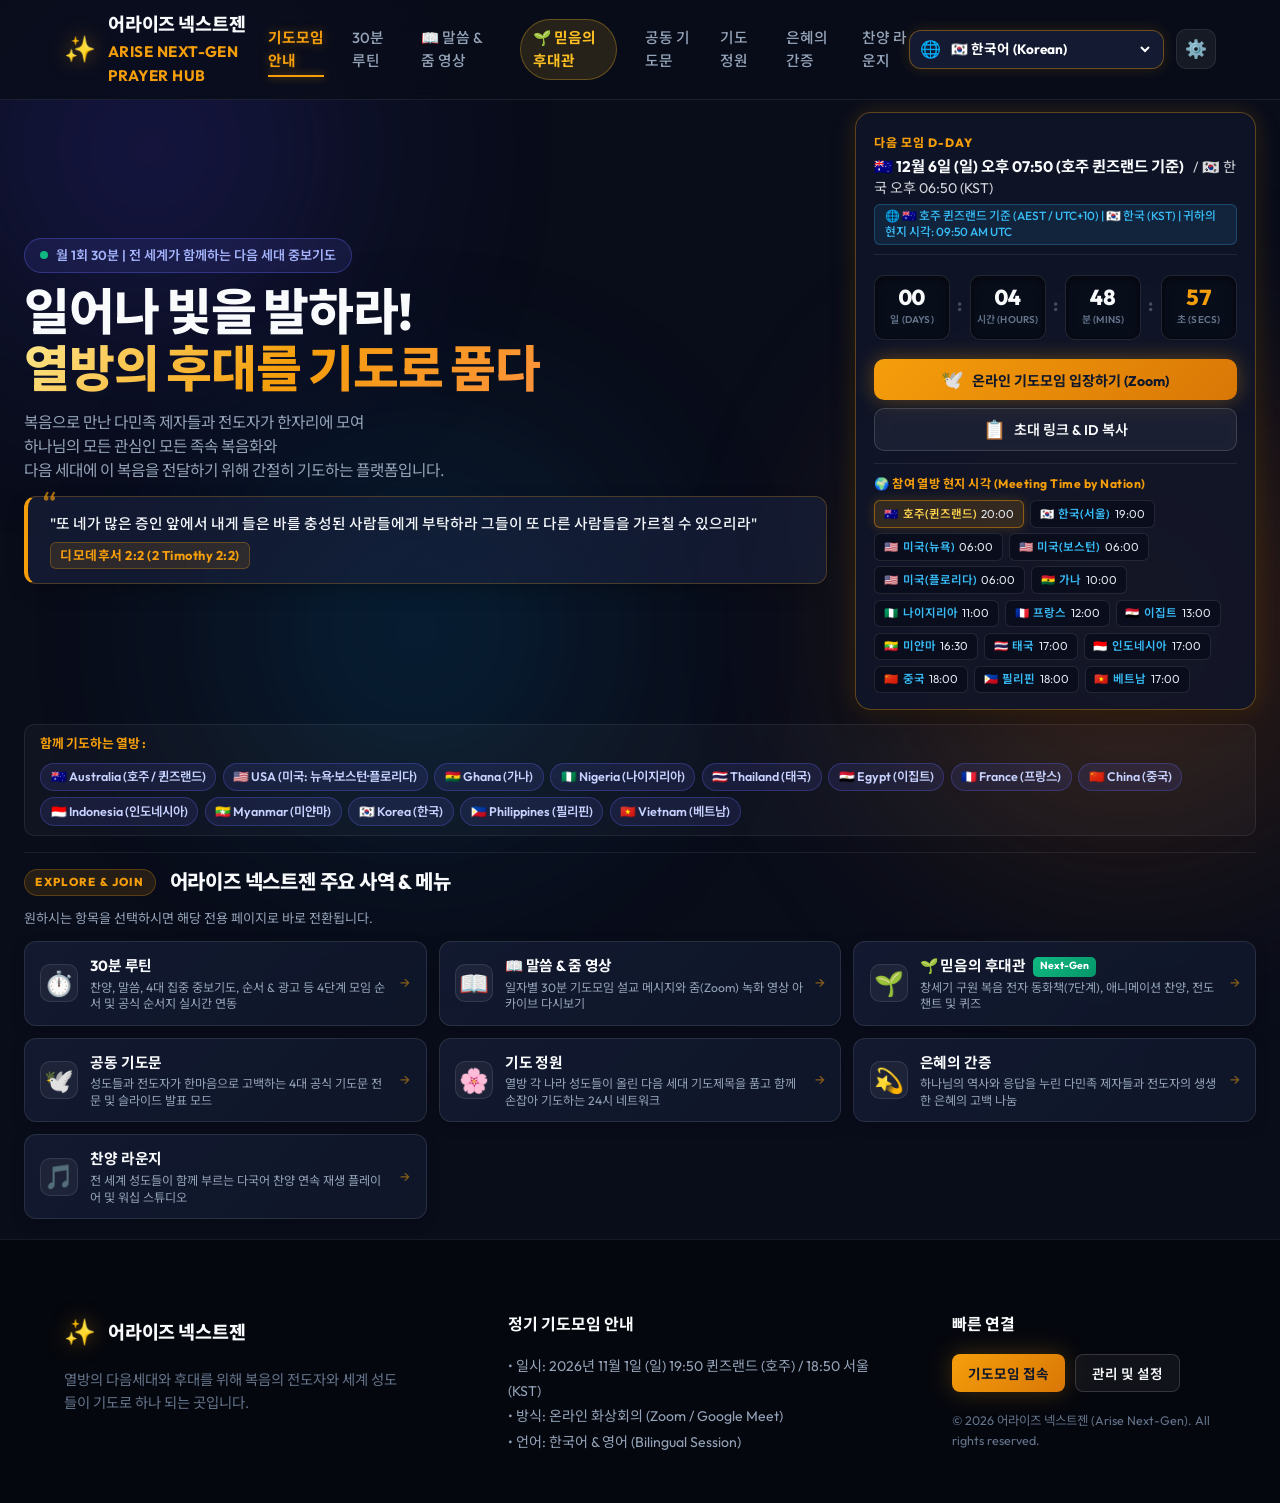
==== index.html @ ead50b7d "Set Joint Prayer Guide on-screen & PDF view to Landscape and printing to Portrait" ====
<!DOCTYPE html>
<html lang="ko">
<head>
  <meta charset="UTF-8">
  <meta name="viewport" content="width=device-width, initial-scale=1.0">
  <!-- Force No-Cache Headers to prevent browser disk cache -->
  <meta http-equiv="Cache-Control" content="no-cache, no-store, must-revalidate">
  <meta http-equiv="Pragma" content="no-cache">
  <meta http-equiv="Expires" content="0">

  <title>어라이즈 넥스트젠 | Arise Next-Gen Global Prayer Hub</title>
  <meta name="description" content="전 세계 전도자와 성도들이 다음 세대(후대)를 위해 함께 모여 기도하고 은혜를 나누는 글로벌 기도 네트워크">
  <meta http-equiv="Cache-Control" content="no-cache, no-store, must-revalidate">
  <meta http-equiv="Pragma" content="no-cache">
  <meta http-equiv="Expires" content="0">
  
  <!-- Google Fonts: Plus Jakarta Sans & Noto Sans KR -->
  <link rel="preconnect" href="https://fonts.googleapis.com">
  <link rel="preconnect" href="https://fonts.gstatic.com" crossorigin>
  <link href="https://fonts.googleapis.com/css2?family=Noto+Sans+KR:wght@300;400;500;600;700;800&family=Plus+Jakarta+Sans:wght@400;500;600;700;800&family=Outfit:wght@400;500;600;700&display=swap" rel="stylesheet">
  
  <link rel="stylesheet" href="styles.css?v=20261107_v56_video_fix">
</head>
<body data-lang="ko">
  <!-- Background Glow Orbs -->
  <div class="bg-glow bg-glow-1"></div>
  <div class="bg-glow bg-glow-2"></div>
  <div class="bg-glow bg-glow-3"></div>

  <!-- Header / Navigation -->
  <header class="site-header" id="siteHeader">
    <div class="container header-container">
      <a href="#countdown" class="brand-logo" id="brandLogo" data-page="countdown">
        <span class="brand-icon">✨</span>
        <div class="brand-text">
          <span class="brand-title" data-i18n="brand_title">어라이즈 넥스트젠</span>
          <span class="brand-sub" data-i18n="brand_subtitle">Arise Next-Gen Prayer Hub</span>
        </div>
      </a>

      <!-- Navigation Links -->
      <nav class="nav-menu" id="navMenu">
        <a href="#countdown" class="nav-link active" data-page="countdown" data-i18n="nav_meeting">기도모임 안내</a>
        <a href="#routine" class="nav-link" data-page="routine" data-i18n="nav_routine">30분 루틴</a>
        <a href="#sermons" class="nav-link" data-page="sermons" data-i18n="nav_sermons">📖 말씀 &amp; 줌 영상</a>
        <a href="#kids-zone" class="nav-link nav-link-kids" data-page="kids-zone" data-i18n="nav_kids_zone">🌱 믿음의 후대관</a>
        <a href="#prayer-guide" class="nav-link" data-page="prayer-guide" data-i18n="nav_prayer_guide">공동 기도문</a>
        <a href="#prayer-wall" class="nav-link" data-page="prayer-wall" data-i18n="nav_prayer_wall">기도 정원</a>
        <a href="#testimonies" class="nav-link" data-page="testimonies" data-i18n="nav_testimonies">은혜의 간증</a>
        <a href="#worship" class="nav-link" data-page="worship" data-i18n="nav_worship">찬양 라운지</a>
      </nav>

      <!-- Action Buttons & Language Switcher -->
      <div class="header-actions">
        <!-- Global Multi-Language Selector (8 Nations) -->
        <div class="lang-dropdown-wrapper">
          <span class="lang-icon">🌐</span>
          <select class="global-lang-select" id="globalLangSelect" onchange="setLanguage(this.value)" aria-label="Language Selector">
            <option value="ko">🇰🇷 한국어 (Korean)</option>
            <option value="en">🇺🇸 English (Ghana / Nigeria)</option>
            <option value="th">🇹🇭 ภาษาไทย (Thai)</option>
            <option value="ar">🇪🇬 العربية (Arabic)</option>
            <option value="fr">🇫🇷 Français (French)</option>
            <option value="zh">🇨🇳 简体中文 (Chinese)</option>
            <option value="id">🇮🇩 Bahasa Indonesia</option>
            <option value="my">🇲🇲 မြန်မာဘာသာ (Burmese)</option>
          </select>
        </div>

        <!-- Meeting Host Settings Button -->
        <button class="icon-btn" id="btnOpenSettings" title="모임 설정 / Meeting Settings" onclick="openModal('settingsModal')">
          ⚙️
        </button>

        <!-- Mobile Menu Toggle -->
        <button class="mobile-toggle-btn" id="mobileToggleBtn" onclick="toggleMobileMenu()" aria-label="메뉴 열기">
          <span class="bar"></span>
          <span class="bar"></span>
          <span class="bar"></span>
        </button>
      </div>
    </div>
  </header>

  <!-- Hero Section with Live Countdown (Home Page) -->
  <section class="hero-section page-section active" id="countdown">
    <div class="container hero-container">
      <!-- Hero 2-Column Split: Left (Vision & Scripture) / Right (Countdown & Timezones) -->
      <div class="hero-split-layout">
        <!-- LEFT COLUMN: Vision, Title, Description, Scripture -->
        <div class="hero-left-col">
          <!-- Badge -->
          <div class="hero-badge">
            <span class="pulse-dot"></span>
            <span data-i18n="hero_badge">월 1회 30분 | 전 세계가 함께하는 다음 세대 중보기도</span>
          </div>

          <!-- Main Title -->
          <h1 class="hero-title" data-i18n="hero_title">
            일어나 빛을 발하라!<br>
            <span class="gradient-text">열방의 후대를 기도로 품다</span>
          </h1>

          <p class="hero-subtitle" data-i18n="hero_subtitle">
            복음으로 만난 다민족 제자들과 전도자가 한자리에 모여<br>
            하나님의 모든 관심인 모든 족속 복음화와<br>
            다음 세대에 이 복음을 전달하기 위해 간절히 기도하는 플랫폼입니다.
          </p>

          <!-- Scripture Card -->
          <div class="scripture-card">
            <div class="scripture-quote-icon">“</div>
            <p class="scripture-text" data-i18n="hero_scripture_text">
              "또 네가 많은 증인 앞에서 내게 들은 바를 충성된 사람들에게 부탁하라 그들이 또 다른 사람들을 가르칠 수 있으리라"
            </p>
            <span class="scripture-ref" data-i18n="hero_scripture_ref">디모데후서 2:2 (2 Timothy 2:2)</span>
          </div>
        </div>

        <!-- RIGHT COLUMN: D-Day, Live Countdown, Zoom CTA, World Clocks -->
        <div class="hero-right-col">
          <!-- Countdown Card Box -->
          <div class="countdown-card">
            <div class="countdown-header">
              <div class="meeting-meta">
                <span class="meeting-status-tag" data-i18n="countdown_tag">다음 모임 D-Day</span>
                <h3 class="next-meeting-date" id="displayMeetingDate">🇦🇺 11월 1일 (일) 오후 07:50 (호주 퀸즈랜드 기준) / 🇰🇷 한국 오후 06:50 (KST)</h3>
              </div>
              <div class="world-clock-badge" id="worldClockInfo">
                🌐 🇦🇺 호주 퀸즈랜드 기준 (AEST / UTC+10) | 🇰🇷 한국 (KST) | <span id="localTimeDisplay">현지 시각 변환 중...</span>
              </div>
            </div>

            <!-- Countdown Digits Grid -->
            <div class="countdown-grid">
              <div class="time-block">
                <div class="time-val" id="countDays">00</div>
                <div class="time-label" data-i18n="time_days">일 (Days)</div>
              </div>
              <div class="time-sep">:</div>
              <div class="time-block">
                <div class="time-val" id="countHours">00</div>
                <div class="time-label" data-i18n="time_hours">시간 (Hours)</div>
              </div>
              <div class="time-sep">:</div>
              <div class="time-block">
                <div class="time-val" id="countMinutes">00</div>
                <div class="time-label" data-i18n="time_mins">분 (Mins)</div>
              </div>
              <div class="time-sep">:</div>
              <div class="time-block">
                <div class="time-val highlight" id="countSeconds">00</div>
                <div class="time-label" data-i18n="time_secs">초 (Secs)</div>
              </div>
            </div>

            <!-- Join Actions -->
            <div class="countdown-actions">
              <button class="btn btn-primary btn-glow" id="btnJoinMeeting" onclick="joinMeetingRoom()">
                <span class="btn-icon">🕊️</span>
                <span data-i18n="btn_join_room">온라인 기도모임 입장하기 (Zoom)</span>
              </button>
              <button class="btn btn-outline" id="btnCopyMeetingLink" onclick="copyMeetingLink()">
                <span class="btn-icon">📋</span>
                <span data-i18n="btn_copy_link">초대 링크 &amp; ID 복사</span>
              </button>
            </div>

            <!-- Global Timezones Bar for our nations -->
            <div class="global-times-bar" id="globalTimesBar">
              <div class="global-times-title" data-i18n="global_times_title">🌍 참여 열방 현지 시각 (Meeting Time by Nation)</div>
              <div class="timezone-chips">
                <span class="tz-chip highlight-chip">🇦🇺 <strong>호주(퀸즈랜드)</strong> 20:00</span>
                <span class="tz-chip">🇰🇷 <strong>한국(서울)</strong> 19:00</span>
                <span class="tz-chip">🇺🇸 <strong>미국(뉴욕)</strong> 06:00</span>
                <span class="tz-chip">🇺🇸 <strong>미국(보스턴)</strong> 06:00</span>
                <span class="tz-chip">🇺🇸 <strong>미국(플로리다)</strong> 06:00</span>
                <span class="tz-chip">🇬🇭 <strong>가나</strong> 10:00</span>
                <span class="tz-chip">🇳🇬 <strong>나이지리아</strong> 11:00</span>
                <span class="tz-chip">🇫🇷 <strong>프랑스</strong> 12:00</span>
                <span class="tz-chip">🇪🇬 <strong>이집트</strong> 13:00</span>
                <span class="tz-chip">🇲🇲 <strong>미얀마</strong> 16:30</span>
                <span class="tz-chip">🇹🇭 <strong>태국</strong> 17:00</span>
                <span class="tz-chip">🇮🇩 <strong>인도네시아</strong> 17:00</span>
                <span class="tz-chip">🇨🇳 <strong>중국</strong> 18:00</span>
                <span class="tz-chip">🇵🇭 <strong>필리핀</strong> 18:00</span>
                <span class="tz-chip">🇻🇳 <strong>베트남</strong> 17:00</span>
              </div>
            </div>
          </div>
        </div>
      </div>

      <!-- Participating Nations Marquee / Pills -->
      <div class="nations-showcase">
        <span class="nations-label" data-i18n="nations_label">함께 기도하는 열방 (클릭 시 기도 보기) :</span>
        <div class="nations-pills">
          <span class="nation-pill" onclick="filterByCountry('Australia')" style="cursor: pointer;">🇦🇺 Australia (호주 / 퀸즈랜드)</span>
          <span class="nation-pill" onclick="filterByCountry('USA')" style="cursor: pointer;">🇺🇸 USA (미국: 뉴욕·보스턴·플로리다)</span>
          <span class="nation-pill" onclick="filterByCountry('Ghana')" style="cursor: pointer;">🇬🇭 Ghana (가나)</span>
          <span class="nation-pill" onclick="filterByCountry('Nigeria')" style="cursor: pointer;">🇳🇬 Nigeria (나이지리아)</span>
          <span class="nation-pill" onclick="filterByCountry('Thailand')" style="cursor: pointer;">🇹🇭 Thailand (태국)</span>
          <span class="nation-pill" onclick="filterByCountry('Egypt')" style="cursor: pointer;">🇪🇬 Egypt (이집트)</span>
          <span class="nation-pill" onclick="filterByCountry('France')" style="cursor: pointer;">🇫🇷 France (프랑스)</span>
          <span class="nation-pill" onclick="filterByCountry('China')" style="cursor: pointer;">🇨🇳 China (중국)</span>
          <span class="nation-pill" onclick="filterByCountry('Indonesia')" style="cursor: pointer;">🇮🇩 Indonesia (인도네시아)</span>
          <span class="nation-pill" onclick="filterByCountry('Myanmar')" style="cursor: pointer;">🇲🇲 Myanmar (미얀마)</span>
          <span class="nation-pill" onclick="filterByCountry('Korea')" style="cursor: pointer;">🇰🇷 Korea (한국)</span>
          <span class="nation-pill" onclick="filterByCountry('Philippines')" style="cursor: pointer;">🇵🇭 Philippines (필리핀)</span>
          <span class="nation-pill" onclick="filterByCountry('Vietnam')" style="cursor: pointer;">🇻🇳 Vietnam (베트남)</span>
        </div>
      </div>

      <!-- Home Portal Quick Navigation Hub (일반 웹사이트처럼 항목별 메뉴 한눈에 보기) -->
      <div class="home-portal-menu" id="homePortalMenu">
        <div class="portal-header">
          <span class="portal-badge" data-i18n="portal_badge">EXPLORE &amp; JOIN</span>
          <h2 class="portal-title" data-i18n="portal_title">어라이즈 넥스트젠 주요 사역 &amp; 메뉴</h2>
          <p class="portal-sub" data-i18n="portal_sub">원하시는 항목을 선택하시면 해당 전용 페이지로 바로 전환됩니다.</p>
        </div>
        <div class="portal-grid">
          <!-- 1. 30분 루틴 -->
          <a href="#routine" class="portal-card" data-page="routine">
            <div class="portal-card-icon">⏱️</div>
            <div class="portal-card-body">
              <h3 class="portal-card-title" data-i18n="nav_routine">30분 집중 루틴</h3>
              <p class="portal-card-desc" data-i18n="portal_card_routine_desc">찬양, 말씀, 3대 집중 중보기도, 순서 &amp; 광고 등 4단계 모임 순서 및 공식 순서지 실시간 연동</p>
            </div>
            <span class="portal-card-arrow">→</span>
          </a>

          <!-- 2. 말씀 & 줌 영상 -->
          <a href="#sermons" class="portal-card" data-page="sermons">
            <div class="portal-card-icon">📖</div>
            <div class="portal-card-body">
              <h3 class="portal-card-title" data-i18n="nav_sermons">말씀 &amp; 줌 영상</h3>
              <p class="portal-card-desc" data-i18n="portal_card_sermons_desc">일자별 30분 기도모임 설교 메시지와 줌(Zoom) 녹화 영상 아카이브 다시보기</p>
            </div>
            <span class="portal-card-arrow">→</span>
          </a>

          <!-- 3. 믿음의 후대관 -->
          <a href="#kids-zone" class="portal-card portal-card-kids" data-page="kids-zone">
            <div class="portal-card-icon">🌱</div>
            <div class="portal-card-body">
              <div class="portal-card-badge-row">
                <h3 class="portal-card-title" data-i18n="nav_kids_zone">믿음의 후대관</h3>
                <span class="portal-pill-badge">Next-Gen</span>
              </div>
              <p class="portal-card-desc" data-i18n="portal_card_kids_desc">창세기 구원 복음 전자 동화책(7단계), 애니메이션 찬양, 전도 챈트 및 퀴즈</p>
            </div>
            <span class="portal-card-arrow">→</span>
          </a>

          <!-- 4. 공동 기도문 -->
          <a href="#prayer-guide" class="portal-card" data-page="prayer-guide">
            <div class="portal-card-icon">🕊️</div>
            <div class="portal-card-body">
              <h3 class="portal-card-title" data-i18n="nav_prayer_guide">공동 기도문</h3>
              <p class="portal-card-desc" data-i18n="portal_card_guide_desc">성도들과 전도자가 한마음으로 고백하는 3대 공식 기도문 전문 및 슬라이드 발표 모드</p>
            </div>
            <span class="portal-card-arrow">→</span>
          </a>

          <!-- 5. 기도 정원 -->
          <a href="#prayer-wall" class="portal-card" data-page="prayer-wall">
            <div class="portal-card-icon">🌸</div>
            <div class="portal-card-body">
              <h3 class="portal-card-title" data-i18n="nav_prayer_wall">기도 정원</h3>
              <p class="portal-card-desc" data-i18n="portal_card_wall_desc">열방 각 나라 성도들이 올린 다음 세대 기도제목을 품고 함께 손잡아 기도하는 24시 네트워크</p>
            </div>
            <span class="portal-card-arrow">→</span>
          </a>

          <!-- 6. 은혜의 간증 -->
          <a href="#testimonies" class="portal-card" data-page="testimonies">
            <div class="portal-card-icon">💫</div>
            <div class="portal-card-body">
              <h3 class="portal-card-title" data-i18n="nav_testimonies">은혜의 간증</h3>
              <p class="portal-card-desc" data-i18n="portal_card_testi_desc">하나님의 역사와 응답을 누린 다민족 제자들과 전도자의 생생한 은혜의 고백 나눔</p>
            </div>
            <span class="portal-card-arrow">→</span>
          </a>

          <!-- 7. 찬양 라운지 -->
          <a href="#worship" class="portal-card" data-page="worship">
            <div class="portal-card-icon">🎵</div>
            <div class="portal-card-body">
              <h3 class="portal-card-title" data-i18n="nav_worship">찬양 라운지</h3>
              <p class="portal-card-desc" data-i18n="portal_card_worship_desc">전 세계 성도들이 함께 부르는 다국어 찬양 연속 재생 플레이어 및 워십 스튜디오</p>
            </div>
            <span class="portal-card-arrow">→</span>
          </a>
        </div>
      </div>
    </div>
  </section>

  <!-- 30-Minute Routine Section (Page 2) -->
  <section class="routine-section page-section" id="routine">
    <div class="container">
      <!-- Subpage Header Bar -->
      <div class="subpage-header-bar">
        <div class="subpage-breadcrumb">
          <a href="#countdown" class="breadcrumb-link" data-page="countdown">🏠 <span data-i18n="nav_meeting">기도모임 안내</span></a>
          <span class="breadcrumb-sep">›</span>
          <span class="breadcrumb-current" data-i18n="nav_routine">30분 집중 루틴</span>
        </div>
        <button type="button" class="btn-subpage-back" onclick="navigateToPage('countdown')">
          <span>←</span> <span>메인 홈으로 가기</span>
        </button>
      </div>
      <div class="section-header-row">
        <div>
          <span class="section-badge" data-i18n="routine_badge">타이트하고 깊은 은혜</span>
          <h2 class="section-title" data-i18n="routine_title">30분 집중 기도모임 황금 루틴</h2>
          <p class="section-desc" data-i18n="routine_desc">
            시차와 국경을 넘어 짧은 시간 가장 강력하게 성령 안에서 하나 되는 4단계 순서입니다.
          </p>
        </div>
        <div class="routine-header-actions" style="display: flex; gap: 0.6rem; align-items: center; flex-wrap: wrap;">
          <span id="routineGlobalSyncBadge" class="sheet-sync-pill" style="display: inline-flex;" title="전 세계 공식 순서지 동기화됨">
            <span class="dot-live"></span>
            <span>공식 순서지 실시간 연동</span>
          </span>
          <span id="routineTranslateBadge" class="translate-badge-live" style="display: none;">🌐 실시간 번역됨</span>
          <button type="button" class="btn btn-outline" id="btnToggleRoutineOriginal" onclick="toggleRoutineOriginal()" style="display: none;">
            <span>🌐</span> <span id="btnRoutineOriginalText" data-i18n="btn_original_view">원문 보기</span>
          </button>
          <button class="btn btn-primary" id="btnOpenRoutineModal" onclick="openRoutineModal()" title="30분 기도모임 순서 편집 (3인 관리자 전용)">
            <span class="btn-icon">✍️</span>
            <span data-i18n="routine_btn_edit_admin">순서 편집 (3인 관리자)</span>
          </button>
        </div>
      </div>

      <div class="routine-grid" id="routineGrid">
        <!-- Step 1: Praise (~5 min) -->
        <div class="routine-card" id="routineCard1">
          <div class="routine-top-bar">
            <div class="step-time" id="routineTime1" data-i18n="routine_time_step1">00 ~ 05 min (5분)</div>
            <div class="step-tag">🎶 Praise</div>
          </div>
          <div class="step-header">
            <div class="step-icon">🎶</div>
            <div>
              <h3 class="step-title" id="routineTitle1" data-i18n="routine_step1_title">찬양 & 다민족 환영 (5분)</h3>
              <div class="step-sub-info" id="routineSub1">목마른 사슴 (As the Deer)</div>
            </div>
          </div>
          <p class="step-desc" id="routineDesc1" data-i18n="routine_step1_desc">
            전 세계 성도들과 열방의 후대가 한목소리로 고백하는 대표 찬양으로 마음의 문을 엽니다.
          </p>
          <div class="routine-expand-wrapper">
            <button type="button" class="btn-toggle-routine" onclick="toggleRoutineDetail(1)">
              <span id="routineBtnText1" data-i18n="routine_btn_toggle_praise">이번 모임 찬양 보기</span>
              <span class="chevron" id="routineChevron1">▼</span>
            </button>
            <div class="routine-detail-box" id="routineDetail1">
              <div class="detail-badge">🎵 이번 모임 지정 찬양</div>
              <div class="detail-highlight-title" id="detailSongTitle">목마른 사슴 (As the Deer)</div>
              <div class="detail-text-body" id="detailSongContent"></div>
              <div class="detail-link-area" id="detailSongLinkArea"></div>
              <div class="studio-quick-launch-box" style="margin-top: 0.9rem; padding: 0.85rem; background: rgba(56, 189, 248, 0.08); border: 1px solid rgba(56, 189, 248, 0.25); border-radius: 8px;">
                <div style="font-size: 0.84rem; font-weight: 700; color: #38bdf8; margin-bottom: 0.45rem; display: flex; align-items: center; justify-content: space-between; flex-wrap: wrap; gap: 0.4rem;">
                  <span>🎬 찬양 한/영 자막 플레이어 & 줌 화면 공유</span>
                  <button type="button" class="btn btn-xs" onclick="openZoomGuideModal()" style="background: linear-gradient(135deg, #0284c7, #2563eb); color: #fff; font-weight: 700; border: none; padding: 0.25rem 0.65rem; border-radius: 6px; cursor: pointer; display: inline-flex; align-items: center; gap: 0.3rem;" title="줌 화면 공유 시 소리가 끊길 때 해결 방법">
                    <span data-i18n="routine_btn_zoom_guide">⚡ 줌 찬양 끊김 해결 가이드</span>
                  </button>
                </div>
                <div style="display: flex; gap: 0.5rem; flex-wrap: wrap;">
                  <button type="button" class="btn btn-sm btn-primary" id="btnPlayMeetingSongStudio" onclick="openCurrentMeetingPraiseStudio()">
                    <span data-i18n="worship_btn_watch_subtitles">▶️ 지정 찬양 한/영 자막 플레이어</span>
                  </button>
                  <button type="button" class="btn btn-sm btn-outline" onclick="openWorshipStudio()">
                    <span data-i18n="routine_btn_worship_library">🎶 찬양 보관함 (엄선 10곡)</span>
                  </button>
                  <a href="assets/as_the_deer.mp4" download="목마른사슴_As_the_Deer_찬양영상.mp4" id="btnDownloadStep1Mp4" class="btn btn-sm btn-outline" style="border-color: #fbbf24; color: #fbbf24; font-weight: 700; display: inline-flex; align-items: center; gap: 0.35rem;">
                    <span>📥 찬양 영상(MP4) 다운로드</span>
                  </a>
                  <a href="assets/as_the_deer.mp3" download="목마른사슴_As_the_Deer_찬양음원.mp3" id="btnDownloadStep1Mp3" class="btn btn-sm btn-outline" style="border-color: #34d399; color: #34d399; font-weight: 700; display: inline-flex; align-items: center; gap: 0.35rem;">
                    <span>🎵 찬양 음원(MP3) 다운로드</span>
                  </a>
                </div>
              </div>
            </div>
          </div>
        </div>

        <!-- Step 2: Message (5 min) -->
        <div class="routine-card highlight-step2" id="routineCard2">
          <div class="routine-top-bar">
            <div class="step-time highlight-time" id="routineTime2" data-i18n="routine_time_step2">05 ~ 10 min (5분)</div>
            <div class="step-tag highlight-tag">📖 Word Message</div>
          </div>
          <div class="step-header">
            <div class="step-icon">📖</div>
            <div>
              <h3 class="step-title" id="routineTitle2" data-i18n="routine_step2_title">후대 복음 말씀 (5분)</h3>
              <div class="step-sub-info" id="routineSub2">창세기 3:15, 21 (Genesis 3:15, 21)</div>
            </div>
          </div>
          <p class="step-desc" id="routineDesc2" data-i18n="routine_step2_desc">
            성경 본문 중심의 핵심 복음 메시지 나눔 (창 3:1-14 원죄 — 창세기 3장 문제, 한/영 슬라이드 제공).
          </p>

          <!-- Word Presenter Quick Launch Group -->
          <div style="display: flex; gap: 0.45rem; flex-wrap: wrap; margin-bottom: 0.85rem;">
            <button type="button" class="btn btn-xs btn-primary" onclick="openCurrentMeetingVideoModal()" style="background: linear-gradient(135deg, #0284c7, #2563eb); border-color: #0284c7; font-weight: 700; padding: 0.35rem 0.75rem; font-size: 0.82rem; border-radius: 6px; box-shadow: 0 2px 8px rgba(2, 132, 199, 0.35);" title="이번 기도모임 줌 녹화 동영상 다시보기를 실행합니다">
              <span data-i18n="routine_btn_watch_zoom">🎬 줌 예배 영상 보기</span>
            </button>
            <button type="button" class="btn btn-xs btn-primary" onclick="openWordPresentationModal()" style="background: linear-gradient(135deg, #10b981, #059669); border-color: #10b981; font-weight: 700; padding: 0.35rem 0.75rem; font-size: 0.82rem; border-radius: 6px; box-shadow: 0 2px 8px rgba(16, 185, 129, 0.35);" title="줌 화면 공유용 16:9 와이드 PPT 슬라이드 발표 화면을 띄웁니다">
              <span data-i18n="routine_btn_word_ppt">📽️ 말씀 PPT 띄우기 (Zoom)</span>
            </button>
            <button type="button" class="btn btn-xs btn-outline" onclick="openWordPdfModal()" style="border-color: #38bdf8; color: #38bdf8; font-weight: 600; padding: 0.35rem 0.7rem; font-size: 0.82rem; border-radius: 6px;" title="정리된 말씀을 깔끔한 A4 PDF로 보기 및 인쇄합니다">
              <span data-i18n="routine_btn_word_pdf">📄 PDF 보기/인쇄</span>
            </button>
            <a href="후대복음말씀_원죄.pdf" download="후대복음말씀_원죄.pdf" target="_blank" class="btn btn-xs btn-outline" style="border-color: #ec4899; color: #f472b6; font-weight: 700; padding: 0.35rem 0.7rem; font-size: 0.82rem; border-radius: 6px; display: inline-flex; align-items: center; gap: 0.3rem;" title="11월 1일 후대 복음 말씀 원죄(Original Sin) 5페이지 원본 PDF 파일 다운로드">
              <span>📥 PDF 파일 다운로드</span>
            </a>
            <button type="button" class="btn btn-xs btn-outline" onclick="downloadWordPptx()" style="border-color: #f59e0b; color: #fbbf24; font-weight: 600; padding: 0.35rem 0.7rem; font-size: 0.82rem; border-radius: 6px;" title="파워포인트(.pptx) 파일로 다운로드합니다">
              <span data-i18n="routine_btn_word_pptx_down">📊 PPTX 다운로드</span>
            </button>
            <button type="button" class="btn btn-xs btn-outline" onclick="scrollToSermonArchive()" style="border-color: rgba(255, 255, 255, 0.25); color: #cbd5e1; font-weight: 600; padding: 0.35rem 0.7rem; font-size: 0.82rem; border-radius: 6px;" title="10월 4일 원래인간 등 과거 모임들의 일자별 말씀과 줌 녹화 영상을 확인합니다">
              <span data-i18n="routine_btn_past_sermons">📚 일자별 말씀 아카이브</span>
            </button>
          </div>

          <div class="routine-expand-wrapper">
            <button type="button" class="btn-toggle-routine" onclick="toggleRoutineDetail(2)">
              <span id="routineBtnText2" data-i18n="routine_btn_toggle_message">이번 모임 말씀 요약 보기</span>
              <span class="chevron" id="routineChevron2">▼</span>
            </button>
            <div class="routine-detail-box" id="routineDetail2">
              <div class="detail-badge">📖 이번 모임 말씀 본문</div>
              <div class="detail-highlight-title" id="detailMessageTitle">[창세기 3:1-14] 원죄 (Original Sin) — 창세기 3장 문제</div>
              <div class="detail-text-body" id="detailMessageContent">
                <p style="margin-bottom: 0.8rem; font-weight: 700; color: #38bdf8;">
                  📖 본문: 창세기 3:1-14 (Genesis 3:1-14) · 이번 달(11월 1일) 모임 말씀
                </p>
                <div style="background: rgba(15, 23, 42, 0.6); padding: 1rem; border-radius: 8px; border-left: 3px solid #f43f5e; margin-bottom: 0.8rem;">
                  <h4 style="color: #fff; font-size: 1.05rem; margin: 0 0 0.5rem 0;">1. 모든 인간의 근본문제 (The Fundamental Problem of All Humanity)</h4>
                  <p style="margin: 0 0 0.3rem 0; color: #e2e8f0;">1) <strong>하나님 떠남</strong> (Separation from God)</p>
                  <p style="margin: 0 0 0.3rem 0; color: #e2e8f0;">2) <strong>죄</strong>- 하나님 떠나 있는게 죄, 죄를 지을수 밖에 없는 상태 (Sin)</p>
                  <p style="margin: 0; color: #e2e8f0;">3) <strong>사탄</strong>- 마귀의 종, 운명팔자에서 빠져 나올수 없게 됨 (Satan)</p>
                </div>
                <div style="background: rgba(15, 23, 42, 0.6); padding: 1rem; border-radius: 8px; border-left: 3px solid #fbbf24; margin-bottom: 0.8rem;">
                  <h4 style="color: #fff; font-size: 1.05rem; margin: 0 0 0.5rem 0;">2. 그래서 찾아온 문제 (The Problems That Ensued)</h4>
                  <p style="margin: 0 0 0.3rem 0; color: #e2e8f0;">• <strong>하나님과 같이 되어</strong>: 자기가 신이 되고 싶은 뉴에이지 사상</p>
                  <p style="margin: 0 0 0.3rem 0; color: #e2e8f0;">• <strong>선악을</strong>: 판단, 정죄 | <strong>눈이 밝아져</strong>: 영안 닫히고 육신의 눈 열림</p>
                  <p style="margin: 0 0 0.3rem 0; color: #e2e8f0;">• <strong>벗은 줄을 알고</strong>: 수치심 | <strong>무화과 잎 치마</strong>: 포장, 율법, 윤리, 도덕</p>
                  <p style="margin: 0; color: #e2e8f0;">• <strong>낯을 피하여</strong>: 어리석음 | <strong>숨은지라</strong>: 죄의식 | <strong>두려워하여</strong>: 염려, 공포 | <strong>원망과 핑계</strong></p>
                </div>
                <div style="background: rgba(15, 23, 42, 0.6); padding: 1rem; border-radius: 8px; border-left: 3px solid #ef4444;">
                  <h4 style="color: #fff; font-size: 1.05rem; margin: 0 0 0.5rem 0;">3. 인간의 현주소- 절대절망 (Absolute Despair · 칼빈 전적타락)</h4>
                  <p style="margin: 0; color: #e2e8f0; line-height: 1.65;">
                    모든게 다 안 되는 상태. 우울증, 불안, 초조, 근심, 염려, 무기력감, 공황장애, 대인기피증, 자살, 중독, 인간관계 깨짐 등 우리 후대와 모든 민족에게 당연히 올 수밖에 없는 문제입니다.
                  </p>
                </div>
              </div>

              <div class="word-presenter-quick-box">
                <div style="font-size: 0.85rem; font-weight: 700; color: #34d399; margin-bottom: 0.55rem; display: flex; align-items: center; justify-content: space-between; flex-wrap: wrap; gap: 0.4rem;">
                  <span>📽️ 줌(Zoom) 화면 공유용 말씀 PPT / PDF 도구</span>
                  <span class="presenter-tag-badge">16:9 와이드 &amp; A4 인쇄</span>
                </div>
                <div style="display: flex; gap: 0.5rem; flex-wrap: wrap;">
                  <button type="button" class="btn btn-sm btn-primary" onclick="openWordPresentationModal()" style="background: linear-gradient(135deg, #10b981, #059669); border-color: #10b981; font-weight: 700; box-shadow: 0 4px 12px rgba(16, 185, 129, 0.3);">
                    📽️ PPT 슬라이드 발표 띄우기 (전체화면)
                  </button>
                  <button type="button" class="btn btn-sm btn-outline" onclick="openWordPdfModal()" style="border-color: #38bdf8; color: #38bdf8; font-weight: 600;">
                    📄 PDF 문서 보기 &amp; 인쇄
                  </button>
                  <a href="후대복음말씀_원죄.pdf" download="후대복음말씀_원죄.pdf" target="_blank" class="btn btn-sm btn-outline" style="border-color: #ec4899; color: #f472b6; font-weight: 700; display: inline-flex; align-items: center; gap: 0.35rem;" title="11월 1일 후대 복음 말씀 원죄(Original Sin) 5페이지 원본 PDF 파일 다운로드">
                    📥 PDF 원본 파일 다운로드
                  </a>
                  <button type="button" class="btn btn-sm btn-outline" onclick="downloadWordPptx()" style="border-color: #f59e0b; color: #fbbf24; font-weight: 600;">
                    📊 PPT 파일 다운로드 (.pptx)
                  </button>
                </div>
              </div>
            </div>
          </div>
        </div>

        <!-- Step 3: Prayer (15 min) -->
        <div class="routine-card highlight-card" id="routineCard3">
          <div class="routine-top-bar">
            <div class="step-time highlight-time" id="routineTime3" data-i18n="routine_time_step3">10 ~ 25 min (15분)</div>
            <div class="step-tag highlight-tag">🔥 Intercession</div>
          </div>
          <div class="step-header">
            <div class="step-icon">🔥</div>
            <div>
              <h3 class="step-title" id="routineTitle3" data-i18n="routine_step3_title">4대 집중 중보기도 (15분)</h3>
              <div class="step-sub-info" id="routineSub3" data-i18n="routine_step3_sub">메시지 · 나 자신 · 모든 민족 · 후대</div>
            </div>
          </div>
          <p class="step-desc" id="routineDesc3" data-i18n="routine_step3_desc">
            ① 메시지 기도 ② 나를 위한 기도 ③ 모든 민족을 위한 기도 ④ 후대를 위한 기도. 각자의 모국어로 함께 기도합시다!
          </p>
          <div class="routine-expand-wrapper">
            <button type="button" class="btn-toggle-routine" onclick="toggleRoutineDetail(3)">
              <span id="routineBtnText3" data-i18n="routine_btn_text3">이번 모임 집중 기도제목 보기</span>
              <span class="chevron" id="routineChevron3">▼</span>
            </button>
            <div class="routine-detail-box" id="routineDetail3">
              <div class="detail-badge" data-i18n="routine_detail_badge3">🔥 4대 집중 기도 가이드</div>
              <div class="detail-highlight-title" id="detailPrayerTitle">함께 기도합시다 (Let Us Pray Together)</div>
              <div class="detail-text-body" id="detailPrayerContent"></div>
            </div>
          </div>
        </div>

        <!-- Step 4: Field Testimony & Announcements (5 min) -->
        <div class="routine-card" id="routineCard4">
          <div class="routine-top-bar">
            <div class="step-time" id="routineTime4" data-i18n="routine_time_step4">25 ~ 30 min (5분)</div>
            <div class="step-tag">📢 Announcement</div>
          </div>
          <div class="step-header">
            <div class="step-icon">📢</div>
            <div>
              <h3 class="step-title" id="routineTitle4" data-i18n="routine_step4_title">순서 & 광고</h3>
              <div class="step-title-en" id="routineTitle4En" data-i18n="routine_step4_title_en">Order & Announcements</div>
              <div class="step-sub-info" id="routineSub4">순서 진행 & 주요 광고 안내</div>
            </div>
          </div>
          <p class="step-desc" id="routineDesc4" data-i18n="routine_step4_desc">
            다민족 제자의 현장 응답 간증 및 모든 민족과 후대를 위한 주요 광고 안내로 마칩니다.
          </p>

          <!-- Announcement Presenter Quick Launch Group -->
          <div style="display: flex; gap: 0.45rem; flex-wrap: wrap; margin-bottom: 0.85rem;">
            <button type="button" class="btn btn-xs btn-primary" onclick="openNoticePresentationModal()" style="background: linear-gradient(135deg, #0284c7, #2563eb); border-color: #0284c7; font-weight: 700; padding: 0.35rem 0.75rem; font-size: 0.82rem; border-radius: 6px; box-shadow: 0 2px 8px rgba(37, 99, 235, 0.35);" title="줌 화면 공유용 16:9 와이드 광고 PPT 슬라이드 발표 화면을 띄웁니다">
              <span data-i18n="routine_btn_notice_ppt">📽️ 광고 PPT 띄우기 (Zoom)</span>
            </button>
            <button type="button" class="btn btn-xs btn-outline" onclick="openNoticePdfModal()" style="border-color: #38bdf8; color: #38bdf8; font-weight: 600; padding: 0.35rem 0.7rem; font-size: 0.82rem; border-radius: 6px;" title="광고 내용을 깔끔한 PDF로 보기 및 인쇄합니다">
              <span data-i18n="routine_btn_notice_pdf">📄 PDF 보기/인쇄</span>
            </button>
            <button type="button" class="btn btn-xs btn-outline" onclick="downloadNoticePptx()" style="border-color: #f59e0b; color: #fbbf24; font-weight: 600; padding: 0.35rem 0.7rem; font-size: 0.82rem; border-radius: 6px;" title="파워포인트(.pptx) 파일로 다운로드합니다">
              <span data-i18n="routine_btn_notice_pptx_down">📊 PPTX 다운로드</span>
            </button>
          </div>

          <div class="routine-expand-wrapper">
            <button type="button" class="btn-toggle-routine" onclick="toggleRoutineDetail(4)">
              <span id="routineBtnText4" data-i18n="routine_btn_toggle_closing">순서 & 광고 보기</span>
              <span class="chevron" id="routineChevron4">▼</span>
            </button>
            <div class="routine-detail-box" id="routineDetail4">
              <div class="detail-badge">📢 순서 & 광고 <span style="font-weight: 600; opacity: 0.95; font-size: 1em;">(Order & Announcements)</span></div>
              <div class="detail-highlight-title" id="detailClosingTitle">진행: 한옥주 (Host: Christine HAN) / 통역: 아이리스 (Interpreter: Iris)</div>
              <div class="detail-text-body" id="detailClosingContent"></div>
            </div>
          </div>
        </div>
      </div>

      <!-- Quick Link to Prayer Guide inside Routine -->
      <div class="routine-bottom-notice" style="margin-top: 2rem; padding: 1.2rem 1.6rem; background: rgba(245, 158, 11, 0.08); border: 1px dashed rgba(245, 158, 11, 0.35); border-radius: 14px; display: flex; align-items: center; justify-content: space-between; flex-wrap: wrap; gap: 1rem;">
        <div style="display: flex; align-items: center; gap: 0.75rem;">
          <span style="font-size: 1.5rem;">🕊️</span>
          <div>
            <strong style="color: var(--text-primary); font-size: 0.95rem;">어라이즈 넥스트젠 3대 공식 기도문 전문을 확인하세요</strong>
            <p style="margin: 0; font-size: 0.82rem; color: var(--text-secondary);">나 자신, 모든 민족, 후대를 위한 공식 기도문과 슬라이드 발표 모드를 제공합니다.</p>
          </div>
        </div>
        <a href="#prayer-guide" class="btn btn-sm btn-primary" data-page="prayer-guide">
          <span>공동 기도문 페이지 바로가기</span> <span>→</span>
        </a>
      </div>
    </div>
  </section>

  <!-- ======================================================= -->
  <!-- 🕊️ Official Prayer Guide Section (Page 3 - 공동 기도문 전용 페이지) -->
  <!-- ======================================================= -->
  <section class="prayer-guide-section page-section" id="prayer-guide">
    <div class="container">
      <!-- Subpage Header Bar -->
      <div class="subpage-header-bar">
        <div class="subpage-breadcrumb">
          <a href="#countdown" class="breadcrumb-link" data-page="countdown">🏠 <span data-i18n="nav_meeting">기도모임 안내</span></a>
          <span class="breadcrumb-sep">›</span>
          <span class="breadcrumb-current" data-i18n="nav_prayer_guide">공동 기도문</span>
        </div>
        <button type="button" class="btn-subpage-back" onclick="navigateToPage('countdown')">
          <span>←</span> <span>메인 홈으로 가기</span>
        </button>
      </div>

      <div class="official-prayer-section">
        <div class="prayer-guide-top">
          <div class="prayer-guide-title-box">
            <div class="prayer-guide-tag">
              <span>🕊️</span>
              <span data-i18n="prayer_guide_tag">공동 기도문 • Official Prayer Guide</span>
            </div>
            <h3 class="prayer-guide-heading" data-i18n="prayer_guide_heading">함께 기도합시다 (Let Us Pray Together)</h3>
            <p class="prayer-guide-sub" data-i18n="prayer_guide_sub">
              어라이즈 넥스트젠 모임 때 성도들과 전도자가 한마음으로 고백하는 4대 공식 기도문입니다.
            </p>
          </div>
          <div class="prayer-guide-actions">
            <button class="btn btn-primary btn-sm" onclick="openPrayerGuideModal()" title="기도문 슬라이드 발표 모드 열기">
              <span class="btn-icon">📖</span>
              <span data-i18n="btn_prayer_presentation">기도문 전문 발표 모드</span>
            </button>
            <button class="btn btn-outline btn-sm" onclick="openPrayerPdfModal()" title="기도문 4페이지 인쇄 및 PDF 저장">
              <span class="btn-icon">🖨️</span>
              <span>인쇄 / PDF 보기</span>
            </button>
            <button class="btn btn-outline btn-sm" onclick="copyPrayerGuideToClipboard()" title="줌 채팅창에 붙여넣기 할 수 있도록 복사">
              <span class="btn-icon">📋</span>
              <span data-i18n="btn_copy_prayer_guide">줌 채팅용 복사</span>
            </button>
          </div>
        </div>

        <!-- 4 Pillars Grid -->
        <div class="prayer-guide-grid">
          <!-- Pillar 1: Message Prayer -->
          <div class="prayer-pillar-card highlight-pillar">
            <div class="pillar-header">
              <div class="pillar-top-meta">
                <span class="pillar-num">01</span>
                <span class="pillar-category-tag" data-i18n="pillar_msg_cat">금주 강단 메세지</span>
              </div>
              <h4 class="pillar-title" data-i18n="pillar_msg_title">1. 메시지 기도</h4>
              <span class="pillar-title-en" data-i18n="pillar_msg_sub">1. Message Prayer</span>
              <div class="pillar-quote-box" style="margin-top: 0.6rem; padding: 0.5rem 0.8rem; background: rgba(56, 189, 248, 0.12); border-left: 3px solid #38bdf8; border-radius: 6px;">
                <div style="font-weight: 800; font-size: 0.95rem; color: #38bdf8;">나, 후대, 모든 민족</div>
                <div style="font-weight: 800; font-size: 0.95rem; color: #7dd3fc; font-style: normal; margin-top: 0.2rem;">Myself, the Next Generation, and All Nations</div>
              </div>
            </div>
            <div class="pillar-bullets">
              <!-- Section 1 -->
              <div class="prayer-bullet-item" style="border-bottom: 1px dashed rgba(255, 255, 255, 0.12); padding-bottom: 0.85rem; margin-bottom: 0.85rem;">
                <span class="bullet-dot" style="margin-top: 0.35rem;"></span>
                <div class="bullet-text-box">
                  <div class="bullet-kr" style="font-size: 0.98rem; font-weight: 800; color: #ffffff; margin-bottom: 0.3rem;">
                    1. 원래만드신 내가 회복되게 해 주세요.
                  </div>
                  <div class="bullet-en" style="font-size: 0.98rem; font-weight: 800; color: #38bdf8; font-style: normal; margin-bottom: 0.5rem;">
                    1. Please Restore Me to the Person You Originally Created Me to Be.
                  </div>
                  <div style="padding-left: 0.6rem; display: flex; flex-direction: column; gap: 0.35rem; border-left: 2px solid rgba(56, 189, 248, 0.3);">
                    <div style="font-size: 0.9rem; font-weight: 700; color: #e2e8f0;">
                      1) 하나님을 닮은 나 <span style="font-size: 0.9rem; font-weight: 700; color: #94a3b8; font-style: normal;">(1) Me, created in the image of God.)</span>
                    </div>
                    <div style="font-size: 0.9rem; font-weight: 700; color: #e2e8f0;">
                      2) 안 되는게 없던 나 <span style="font-size: 0.9rem; font-weight: 700; color: #94a3b8; font-style: normal;">(2) Me, for whom nothing was impossible.)</span>
                    </div>
                    <div style="font-size: 0.9rem; font-weight: 700; color: #e2e8f0;">
                      3) 모든것이 만족되던 나 <span style="font-size: 0.9rem; font-weight: 700; color: #94a3b8; font-style: normal;">(3) Me, who was satisfied with everything.)</span>
                    </div>
                    <div style="font-size: 0.9rem; font-weight: 700; color: #e2e8f0;">
                      4) 모든것이 다스려지던 나 <span style="font-size: 0.9rem; font-weight: 700; color: #94a3b8; font-style: normal;">(4) Me, who had dominion over everything.)</span>
                    </div>
                  </div>
                </div>
              </div>
              <!-- Section 2 -->
              <div class="prayer-bullet-item" style="border-bottom: 1px dashed rgba(255, 255, 255, 0.12); padding-bottom: 0.85rem; margin-bottom: 0.85rem;">
                <span class="bullet-dot" style="margin-top: 0.35rem;"></span>
                <div class="bullet-text-box">
                  <div class="bullet-kr" style="font-size: 0.98rem; font-weight: 800; color: #ffffff; margin-bottom: 0.3rem;">
                    2. 원죄-절대 절망의 우리의 상태를 당연하게 인정하므로 복음 말고 살길없는 나를 발견하게 해 주세요.
                  </div>
                  <div class="bullet-en" style="font-size: 0.98rem; font-weight: 800; color: #38bdf8; font-style: normal; margin-bottom: 0.5rem;">
                    2. Original Sin – Please Help Me Naturally Accept my State of Absolute Despair and Discover That I Have No Way to Live Except Through the Gospel.
                  </div>
                  <div style="padding-left: 0.6rem; display: flex; flex-direction: column; gap: 0.35rem; border-left: 2px solid rgba(245, 158, 11, 0.4);">
                    <div style="font-size: 0.9rem; font-weight: 700; color: #e2e8f0;">
                      1) 모든것이 안되는 나 <span style="font-size: 0.9rem; font-weight: 700; color: #94a3b8; font-style: normal;">(1) Me, for whom nothing works out.)</span>
                    </div>
                    <div style="font-size: 0.9rem; font-weight: 700; color: #e2e8f0;">
                      2) 문제속에 살수 밖에 없는 나 <span style="font-size: 0.9rem; font-weight: 700; color: #94a3b8; font-style: normal;">(2) Me, who cannot help but live surrounded by problems.)</span>
                    </div>
                    <div style="font-size: 0.9rem; font-weight: 700; color: #e2e8f0;">
                      3) 영적문제, 우상문제, 정신문제, 육신문제, 내세문제, 후대문제<br>
                      <span style="font-size: 0.9rem; font-weight: 700; color: #94a3b8; font-style: normal;">(3) Spiritual problems, idolatry problems, mental problems, physical problems, problems concerning the afterlife, and problems of the next generation.)</span>
                    </div>
                  </div>
                </div>
              </div>
              <!-- Section 3 -->
              <div class="prayer-bullet-item">
                <span class="bullet-dot" style="margin-top: 0.35rem;"></span>
                <div class="bullet-text-box">
                  <div class="bullet-kr" style="font-size: 0.98rem; font-weight: 800; color: #ffffff; margin-bottom: 0.3rem;">
                    3. 절대절망을 깨뜨리신 유일한 길-여인의 후손
                  </div>
                  <div class="bullet-en" style="font-size: 0.98rem; font-weight: 800; color: #34d399; font-style: normal; margin-bottom: 0.5rem;">
                    3. The Only Way That Destroyed Absolute Despair – The Offspring of the Woman
                  </div>
                  <div style="padding-left: 0.6rem; display: flex; flex-direction: column; gap: 0.35rem; border-left: 2px solid rgba(52, 211, 153, 0.45);">
                    <div style="font-size: 0.9rem; font-weight: 700; color: #e2e8f0;">
                      1) 그 누구도 아담의 후손으로는 하나님 만나게 할수 없어요<br>
                      <span style="font-size: 0.9rem; font-weight: 700; color: #94a3b8; font-style: normal;">(1) No descendant of Adam can ever bring anyone to God.)</span>
                    </div>
                    <div style="font-size: 0.9rem; font-weight: 700; color: #e2e8f0;">
                      2) 그리스도만이 하나님 만나고 죄와 저주 사탄에서 빠져나오는 길입니다.<br>
                      <span style="font-size: 0.9rem; font-weight: 700; color: #94a3b8; font-style: normal;">(2) Christ alone is the way to meet God and escape from sin, curses, and Satan.)</span>
                    </div>
                    <div style="font-size: 0.9rem; font-weight: 700; color: #e2e8f0;">
                      3) 이 그리스도 능력이 내 삶에 나타나게 하옵소서<br>
                      <span style="font-size: 0.9rem; font-weight: 700; color: #94a3b8; font-style: normal;">(3) May the power of this Christ be manifested in my life.)</span>
                    </div>
                  </div>
                </div>
              </div>
            </div>
          </div>

          <!-- Pillar 2: Myself (RESTORED) -->
          <div class="prayer-pillar-card">
            <div class="pillar-header">
              <div class="pillar-top-meta">
                <span class="pillar-num">02</span>
                <span class="pillar-category-tag" data-i18n="pillar_1_cat">내면과 믿음의 기초</span>
              </div>
              <h4 class="pillar-title" data-i18n="pillar_1_title">2. 나를 위한 기도</h4>
              <span class="pillar-title-en" data-i18n="pillar_1_sub">2. Prayer for Myself</span>
              <div class="pillar-quote-box" style="margin-top: 0.6rem; padding: 0.5rem 0.8rem; background: rgba(56, 189, 248, 0.12); border-left: 3px solid #38bdf8; border-radius: 6px;">
                <div style="font-weight: 800; font-size: 0.95rem; color: #38bdf8;">“내가 제일 중요하다”</div>
                <div style="font-weight: 800; font-size: 0.95rem; color: #7dd3fc; font-style: normal; margin-top: 0.2rem;">“I must begin with myself.”</div>
              </div>
            </div>
            <div class="pillar-bullets">
              <div class="prayer-bullet-item">
                <span class="bullet-dot"></span>
                <div class="bullet-text-box">
                  <div class="bullet-kr" data-i18n="p1_b1_title">복음이 나의 복음이 되기를</div>
                  <div class="bullet-en" data-i18n="p1_b1_sub">May the Gospel become my life.</div>
                </div>
              </div>
              <div class="prayer-bullet-item">
                <span class="bullet-dot"></span>
                <div class="bullet-text-box">
                  <div class="bullet-kr" data-i18n="p1_b2_title">무기력하게 느껴지는 그리스도가 아니라, 실제로 역사하시고 살아 계시는 그리스도를 체험하도록</div>
                  <div class="bullet-en" data-i18n="p1_b2_sub">May I experience Christ not as distant or powerless, but as living, active, and powerfully at work in my life.</div>
                </div>
              </div>
              <div class="prayer-bullet-item">
                <span class="bullet-dot"></span>
                <div class="bullet-text-box">
                  <div class="bullet-kr" data-i18n="p1_b3_title">Up & Down에 흔들리지 않고 다니엘처럼 항상이 되기를</div>
                  <div class="bullet-en" data-i18n="p1_b3_sub">May I not be swayed by emotional ups and downs or changing circumstances, but stand firm in steadfast faith like Daniel.</div>
                </div>
              </div>
            </div>
          </div>

          <!-- Pillar 3: All Nations -->
          <div class="prayer-pillar-card">
            <div class="pillar-header">
              <div class="pillar-top-meta">
                <span class="pillar-num">03</span>
                <span class="pillar-category-tag" data-i18n="pillar_2_cat">열방과 세계 현장</span>
              </div>
              <h4 class="pillar-title" data-i18n="pillar_2_title">3. 모든 민족을 위한 기도</h4>
              <span class="pillar-title-en" data-i18n="pillar_2_sub">3. Prayer for All Nations</span>
            </div>
            <div class="pillar-bullets">
              <div class="prayer-bullet-item">
                <span class="bullet-dot"></span>
                <div class="bullet-text-box">
                  <div class="bullet-kr" data-i18n="p2_b1_title">모든 민족이 그리스도 앞에 무릎 꿇도록</div>
                  <div class="bullet-en" data-i18n="p2_b1_sub">May all nations bow before Christ.</div>
                </div>
              </div>
              <div class="prayer-bullet-item">
                <span class="bullet-dot"></span>
                <div class="bullet-text-box">
                  <div class="bullet-kr" data-i18n="p2_b2_title">이곳에 모인 나라들과 세계 모든 나라를 위하여</div>
                  <div class="bullet-en" data-i18n="p2_b2_sub">For the nations represented here and for every nation of the world.</div>
                </div>
              </div>
              <div class="prayer-bullet-item">
                <span class="bullet-dot"></span>
                <div class="bullet-text-box">
                  <div class="bullet-kr" data-i18n="p2_b3_title">전쟁 속에서 고통받는 나라들과 사람들을 위하여</div>
                  <div class="bullet-en" data-i18n="p2_b3_sub">For countries and people suffering in the midst of war.</div>
                </div>
              </div>
            </div>
          </div>

          <!-- Pillar 4: Next Generation -->
          <div class="prayer-pillar-card">
            <div class="pillar-header">
              <div class="pillar-top-meta">
                <span class="pillar-num">04</span>
                <span class="pillar-category-tag" data-i18n="pillar_3_cat">다음 세대와 미래</span>
              </div>
              <h4 class="pillar-title" data-i18n="pillar_3_title">4. 후대를 위한 기도</h4>
              <span class="pillar-title-en" data-i18n="pillar_3_sub">4. Prayer for the Next Generation</span>
            </div>
            <div class="pillar-bullets">
              <div class="prayer-bullet-item">
                <span class="bullet-dot"></span>
                <div class="bullet-text-box">
                  <div class="bullet-kr" data-i18n="p3_b1_title">후대가 복음을 알도록</div>
                  <div class="bullet-en" data-i18n="p3_b1_sub">May the next generation know the Gospel.</div>
                </div>
              </div>
              <div class="prayer-bullet-item">
                <span class="bullet-dot"></span>
                <div class="bullet-text-box">
                  <div class="bullet-kr" data-i18n="p3_b2_title">복음이 정말 좋은 것임을 알도록</div>
                  <div class="bullet-en" data-i18n="p3_b2_sub">May they discover that the Gospel is truly good news.</div>
                </div>
              </div>
              <div class="prayer-bullet-item">
                <span class="bullet-dot"></span>
                <div class="bullet-text-box">
                  <div class="bullet-kr" data-i18n="p3_b3_title">인생에 무슨 일이 생겨도 그리스도 안에 있으면 괜찮다는 것을 알도록</div>
                  <div class="bullet-en" data-i18n="p3_b3_sub">May they know that whatever happens in life, they are secure when they are in Christ.</div>
                </div>
              </div>
              <div class="prayer-bullet-item">
                <span class="bullet-dot"></span>
                <div class="bullet-text-box">
                  <div class="bullet-kr" data-i18n="p3_b4_title">학업과 모든 일이 모든 민족을 살리는 준비임을 알도록</div>
                  <div class="bullet-en" data-i18n="p3_b4_sub">May they see their studies and every part of life as preparation to serve and save all nations.</div>
                </div>
              </div>
            </div>
          </div>
        </div>
      </div>
    </div>
  </section>

  <!-- ======================================================= -->
  <!-- 📖 Sermon & Zoom Worship Archive (Page 4 - 일자별 말씀 & 줌 예배 동영상 아카이브) -->
  <!-- ======================================================= -->
  <section class="sermon-archive-section page-section" id="sermons">
    <div class="container">
      <!-- Subpage Header Bar -->
      <div class="subpage-header-bar">
        <div class="subpage-breadcrumb">
          <a href="#countdown" class="breadcrumb-link" data-page="countdown">🏠 <span data-i18n="nav_meeting">기도모임 안내</span></a>
          <span class="breadcrumb-sep">›</span>
          <span class="breadcrumb-current" data-i18n="nav_sermons">말씀 &amp; 줌 영상</span>
        </div>
        <button type="button" class="btn-subpage-back" onclick="navigateToPage('countdown')">
          <span>←</span> <span>메인 홈으로 가기</span>
        </button>
      </div>
      <div class="section-header-row">
        <div>
          <span class="sermon-badge" data-i18n="sermon_archive_badge">📖 말씀 &amp; 줌 예배 다시보기</span>
          <h2 class="section-title" data-i18n="sermon_archive_title">일자별 말씀 &amp; 줌 예배 동영상</h2>
          <p class="section-desc" data-i18n="sermon_archive_desc">
            과거와 현재의 30분 기도모임 말씀과 줌(Zoom) 예배 녹화 영상을 일자별로 정리하여 모든 성도들이 언제든 찾아보고 묵상할 수 있습니다.
          </p>
        </div>
        <div style="display: flex; gap: 0.6rem; align-items: center; flex-wrap: wrap;">
          <button type="button" class="btn btn-primary" onclick="openNewSermonModal()" title="새로운 말씀 및 줌 녹화 영상 등록 (3인 관리자)">
            <span class="btn-icon">➕</span>
            <span data-i18n="btn_add_new_sermon">새 말씀 &amp; 줌 영상 올리기</span>
          </button>
        </div>
      </div>

      <!-- Search & Filter Toolbar -->
      <div class="sermon-toolbar-card">
        <div class="sermon-toolbar-top">
          <div class="sermon-search-group">
            <span class="sermon-search-icon">🔍</span>
            <input type="text" class="sermon-search-input" id="sermonSearchInput" placeholder="성경 본문(창세기/디모데), 설교 제목, 설교자, 날짜 검색..." oninput="handleSermonSearch(this.value)" autocomplete="off">
            <button type="button" class="sermon-search-clear" id="btnSermonSearchClear" onclick="clearSermonSearch()" title="검색어 지우기">&times;</button>
          </div>
          <div class="sermon-toolbar-actions">
            <span class="sermon-results-count" id="sermonResultsCount">총 4개의 말씀 &amp; 예배 영상</span>
          </div>
        </div>

        <!-- Filter Chips -->
        <div class="sermon-filter-chips" id="sermonFilterChips">
          <button type="button" class="sermon-chip active" data-filter="all" onclick="filterSermons('all')">
            <span>✨ 전체 보기 (All)</span>
          </button>
          <button type="button" class="sermon-chip" data-filter="video" onclick="filterSermons('video')">
            <span>🎬 줌 예배 영상 수록</span>
          </button>
          <button type="button" class="sermon-chip" data-filter="genesis" onclick="filterSermons('genesis')">
            <span>📖 창세기 (원래 축복)</span>
          </button>
          <button type="button" class="sermon-chip" data-filter="timothy" onclick="filterSermons('timothy')">
            <span>📖 디모데후서 (충성된 제자)</span>
          </button>
          <button type="button" class="sermon-chip" data-filter="isaiah" onclick="filterSermons('isaiah')">
            <span>📖 이사야 (빛을 발하라)</span>
          </button>
          <button type="button" class="sermon-chip" data-filter="2026" onclick="filterSermons('2026')">
            <span>📅 2026년</span>
          </button>
        </div>
      </div>

      <!-- Sermons Dynamic Grid -->
      <div class="sermons-grid" id="sermonsGrid">
        <!-- Rendered dynamically by app.js -->
      </div>
    </div>
  </section>

  <!-- Faith Next-Gen Zone (Page 5 - 믿음의 후대관: 인터랙티브 전자 동화책 & 찬양 애니메이션) -->
  <section class="kids-zone-section page-section" id="kids-zone">
    <div class="container">
      <!-- Subpage Header Bar -->
      <div class="subpage-header-bar">
        <div class="subpage-breadcrumb">
          <a href="#countdown" class="breadcrumb-link" data-page="countdown">🏠 <span data-i18n="nav_meeting">기도모임 안내</span></a>
          <span class="breadcrumb-sep">›</span>
          <span class="breadcrumb-current" data-i18n="nav_kids_zone">🌱 믿음의 후대관</span>
        </div>
        <button type="button" class="btn-subpage-back" onclick="navigateToPage('countdown')">
          <span>←</span> <span>메인 홈으로 가기</span>
        </button>
      </div>
      <!-- Section Header -->
      <div class="section-header-kids text-center">
        <div class="kids-badge">
          <span class="kids-badge-icon">🌱</span>
          <span data-i18n="kids_badge">NEXT-GEN OF FAITH · 열방 믿음의 후대관</span>
        </div>
        <h2 class="section-title kids-section-title" data-i18n="kids_title">
          말씀과 그림으로 만나는 <span class="gradient-text-kids">믿음의 후대 복음 동화</span>
        </h2>
        <p class="section-desc kids-section-desc" data-i18n="kids_subtitle">
          창세기 1장부터 3장까지: 하나님의 심히 큰 기쁨(창 1:31)부터 생명 언약, 뱀의 유혹과 핑계, 창 3:15 여자의 후손과 창 3:21 피의 언약(가죽옷)으로 이어지는 7단계 구원의 여정
        </p>
      </div>

      <!-- Kids Storybook Hub Card -->
      <div class="kids-hub-card">
        <!-- Top Toolbar: Mode Switcher & Tools -->
        <div class="kids-toolbar">
          <div class="kids-book-tabs">
            <button type="button" class="kids-tab-btn active" id="tabBookStorybook" onclick="switchKidsViewerMode('storybook')" data-i18n="kids_tab_storybook">
              📖 인터랙티브 동화책 (Storybook)
            </button>
            <button type="button" class="kids-tab-btn" id="tabBookDrama" onclick="switchKidsViewerMode('roleplay')" data-i18n="kids_tab_roleplay">
              🎭 역할놀이 입체 낭독극 (Role-Play)
            </button>
            <button type="button" class="kids-tab-btn" id="tabBookVideo" onclick="switchKidsViewerMode('video')" data-i18n="kids_tab_video">
              🎬 만화로 보는 말씀요약 영상 (Video)
            </button>
          </div>

          <div class="kids-tool-actions">
            <!-- Language Mode Selector -->
            <div class="kids-lang-toggle" id="kidsLangToggle">
              <button type="button" class="kids-lang-btn active" onclick="setKidsStoryLang('bilingual')" id="btnKidsLangBilingual" data-i18n="kids_lang_bilingual">🌐 한·영 함께</button>
              <button type="button" class="kids-lang-btn" onclick="setKidsStoryLang('ko')" id="btnKidsLangKo">🇰🇷 한국어</button>
              <button type="button" class="kids-lang-btn" onclick="setKidsStoryLang('en')" id="btnKidsLangEn">🇺🇸 English</button>
            </div>

            <!-- Roleplay Drama Auto-Read -->
            <button type="button" class="btn btn-sm btn-kids-action" id="btnKidsDramaPlay" onclick="toggleKidsDramaPlay()" title="배역별 캐릭터 목소리로 실감나는 입체 대화극을 낭독합니다">
              🎭 입체 대화극 낭독
            </button>

            <!-- Sound / Read Aloud Buttons -->
            <button type="button" class="btn btn-sm btn-kids-action" id="btnKidsTts" onclick="toggleKidsSpeech()" title="동화책 전체 소리내어 읽기 (Read Aloud)" data-i18n="kids_btn_read_aloud">
              🔊 소리내어 읽기
            </button>

            <!-- Background Praise BGM with Track Selector -->
            <div class="kids-bgm-group" style="display: inline-flex; align-items: center; gap: 0.35rem;">
              <button type="button" class="btn btn-sm btn-kids-action" id="btnKidsBgm" onclick="toggleKidsBgm()" title="잔잔한 배경 찬양 음악 켜기/끄기" data-i18n="kids_btn_bgm">
                🎵 배경음악
              </button>
              <select class="kids-bgm-select" id="kidsBgmSelect" onchange="changeKidsBgmTrack(this.value)" title="배경 찬양 선택" style="background: rgba(15, 23, 42, 0.9); color: #fbbf24; border: 1px solid rgba(251, 191, 36, 0.4); border-radius: 8px; font-size: 0.78rem; padding: 0.38rem 0.55rem; cursor: pointer; outline: none; font-weight: 700;">
                <option value="grace">🕊️ 하나님의 은혜 (Only by Grace)</option>
                <option value="amazing">✨ 나 같은 죄인 살리신 (Amazing Grace)</option>
                <option value="goodness">🌿 선하심 (Goodness of God)</option>
                <option value="blessing">🌈 축복과 평강 (The Blessing)</option>
                <option value="waymaker">⭐ 길을 만드시는 분 (Way Maker)</option>
              </select>
            </div>

            <!-- Fullscreen / Presentation Zoom mode -->
            <button type="button" class="btn btn-sm btn-kids-action" onclick="openKidsFullscreen()" title="주일학교 및 Zoom 발표용 전체화면" data-i18n="kids_btn_fullscreen">
              📺 발표/전체화면
            </button>
            <!-- PPTX Download -->
            <button type="button" class="btn btn-sm btn-kids-outline" onclick="downloadKidsStorybookPptx()" title="주일학교 공과용 PPTX 다운로드" data-i18n="kids_btn_pptx">
              📊 PPTX 다운로드
            </button>
          </div>
        </div>

        <!-- Quick Launch Banner for Cartoon Gospel Summary Videos -->
        <div style="margin: 0 0 1.15rem 0; padding: 0.9rem 1.15rem; background: linear-gradient(135deg, rgba(14, 165, 233, 0.16), rgba(37, 99, 235, 0.18)); border: 1.5px solid rgba(56, 189, 248, 0.45); border-radius: 14px; display: flex; flex-wrap: wrap; align-items: center; justify-content: space-between; gap: 0.75rem;">
          <div style="display: flex; align-items: center; gap: 0.55rem;">
            <span style="font-size: 1.35rem;">🎬</span>
            <div>
              <div style="font-size: 0.98rem; font-weight: 800; color: #f8fafc;">만화로 보는 말씀요약 동영상 바로보기 (한·영 성우 / 한국어 성우)</div>
              <div style="font-size: 0.82rem; color: #93c5fd; font-weight: 600;">10월 《원래인간》 · 11월 《원죄》 · 12월 《원시복음 — 여인의 후손과 가죽옷》 애니메이션</div>
            </div>
          </div>
          <div style="display: flex; flex-wrap: wrap; gap: 0.45rem;">
            <button type="button" class="btn btn-sm" onclick="switchKidsViewerMode('video'); selectKidsCartoonVideo('proto_bi');" style="background: linear-gradient(135deg, #10b981, #059669); color: #fff; font-weight: 800; border: 1px solid #34d399; border-radius: 999px; padding: 0.42rem 0.9rem;">
              🌍 12월: 원시복음·여인의후손 (한·영 성우)
            </button>
            <button type="button" class="btn btn-sm" onclick="switchKidsViewerMode('video'); selectKidsCartoonVideo('proto_ko');" style="background: rgba(15, 23, 42, 0.85); color: #a7f3d0; font-weight: 700; border: 1px solid rgba(52, 211, 153, 0.5); border-radius: 999px; padding: 0.42rem 0.9rem;">
              🇰🇷 12월: 원시복음·여인의후손 (한국어)
            </button>
            <button type="button" class="btn btn-sm" onclick="switchKidsViewerMode('video'); selectKidsCartoonVideo('sin_bi');" style="background: linear-gradient(135deg, #d97706, #b45309); color: #fff; font-weight: 800; border: 1px solid #fbbf24; border-radius: 999px; padding: 0.42rem 0.9rem;">
              🌍 11월: 원죄·창세기3장 (한·영 성우)
            </button>
            <button type="button" class="btn btn-sm" onclick="switchKidsViewerMode('video'); selectKidsCartoonVideo('sin_ko');" style="background: rgba(15, 23, 42, 0.85); color: #fef08a; font-weight: 700; border: 1px solid rgba(251, 191, 36, 0.5); border-radius: 999px; padding: 0.42rem 0.9rem;">
              🇰🇷 11월: 원죄·창세기3장 (한국어)
            </button>
            <button type="button" class="btn btn-sm" onclick="switchKidsViewerMode('video'); selectKidsCartoonVideo('original_bi');" style="background: linear-gradient(135deg, #0284c7, #2563eb); color: #fff; font-weight: 800; border: 1px solid #38bdf8; border-radius: 999px; padding: 0.42rem 0.9rem;">
              🌍 10월: 원래인간 (한·영 성우)
            </button>
            <button type="button" class="btn btn-sm" onclick="switchKidsViewerMode('video'); selectKidsCartoonVideo('original_ko');" style="background: rgba(15, 23, 42, 0.85); color: #e0f2fe; font-weight: 700; border: 1px solid rgba(56, 189, 248, 0.5); border-radius: 999px; padding: 0.42rem 0.9rem;">
              🇰🇷 10월: 원래인간 (한국어)
            </button>
          </div>
        </div>

        <!-- 1. Interactive Storybook & Roleplay Stage Mode -->
        <div class="kids-stage-wrapper" id="kidsStorybookMode">
          <div class="kids-stage-layout">
            <!-- Visual Illustration Area -->
            <div class="kids-stage" id="kidsStage">
              <!-- Left Arrow -->
              <button type="button" class="kids-nav-arrow kids-arrow-prev" onclick="prevKidsSlide()" aria-label="이전 페이지">
                <span>❮</span>
              </button>

              <!-- Main Visual Frame -->
              <div class="kids-slide-frame" id="kidsSlideFrame">
                <img src="assets/kids_gospel_1.jpg" alt="믿음의 후대 복음 동화 삽화" id="kidsSlideImg" class="kids-slide-img">
                <div class="kids-slide-badge" id="kidsSlideBadge">
                  Page 1 / 7
                </div>
                <button type="button" class="kids-autoplay-btn" id="btnKidsAutoPlay" onclick="toggleKidsAutoPlay()" title="자동 책 넘김" data-i18n="kids_btn_autoplay">
                  ▶️ 자동 넘김
                </button>
              </div>

              <!-- Right Arrow -->
              <button type="button" class="kids-nav-arrow kids-arrow-next" onclick="nextKidsSlide()" aria-label="다음 페이지">
                <span>❯</span>
              </button>
            </div>

            <!-- Storybook Text & Captions Card -->
            <div class="kids-story-card mode-bilingual" id="kidsStoryCard">
              <div class="kids-story-header">
                <div style="display: flex; align-items: center; gap: 0.5rem; flex-wrap: wrap;">
                  <span class="kids-chapter-tag" id="kidsChapterTag">제 1장 · 심히 좋았더라</span>
                  <span class="kids-scripture-ref" id="kidsScriptureRef">📖 창세기 1:27, 31 (Genesis 1:27, 31)</span>
                </div>
                <div class="kids-view-switch-mini">
                  <button type="button" class="mini-view-btn active" id="btnMiniStory" onclick="switchKidsStoryContentMode('storybook')">📖 동화 지문</button>
                  <button type="button" class="mini-view-btn" id="btnMiniRoleplay" onclick="switchKidsStoryContentMode('roleplay')">🎭 역할놀이 대본</button>
                </div>
              </div>
              <h3 class="kids-story-title" id="kidsStoryTitleKo">하나님의 심히 큰 기쁨, 원래 인간</h3>
              <p class="kids-story-title-en" id="kidsStoryTitleEn">God's Exceeding Joy: The Original Human</p>
              
              <!-- 1) Standard Narrative Text Body -->
              <div class="kids-text-body" id="kidsStoryTextBody">
                <p class="kids-text-ko" id="kidsTextKo"></p>
                <p class="kids-text-en" id="kidsTextEn"></p>
              </div>

              <!-- 2) Role-Play Dialogue Feed (Active in roleplay mode) -->
              <div class="kids-dialogue-feed" id="kidsDialogueFeed" style="display: none;">
                <div class="kids-cast-roster" id="kidsCastRoster"></div>
                <div class="kids-dialogue-list" id="kidsDialogueList"></div>
              </div>

              <!-- Bottom Progress and Thumbnails -->
              <div class="kids-pagination">
                <div class="kids-dots" id="kidsDotsContainer">
                  <!-- Dots rendered dynamically -->
                </div>
                <div class="kids-page-controls">
                  <button type="button" class="btn btn-sm btn-kids-nav" onclick="prevKidsSlide()" id="btnPrevPage" data-i18n="kids_btn_prev_page">
                    ◀ 이전 장
                  </button>
                  <span class="kids-page-counter" id="kidsPageCounter">1 / 5</span>
                  <button type="button" class="btn btn-sm btn-kids-nav btn-kids-next" onclick="nextKidsSlide()" id="btnNextPage" data-i18n="kids_btn_next_page">
                    다음 장 ▶
                  </button>
                </div>
              </div>
            </div>
          </div>
        </div>

        <!-- 2. Animation Video Mode (Toggled via tab) -->
        <div class="kids-video-mode" id="kidsVideoMode" style="display: none;">
          <!-- Episode / Voice Mode Selector -->
          <div class="kids-video-selector" style="display: flex; flex-wrap: wrap; gap: 0.55rem; justify-content: center; margin-bottom: 1rem;">
            <button type="button" class="btn btn-sm kids-ep-btn active" id="btnVidProtoBi" onclick="selectKidsCartoonVideo('proto_bi')" style="background: linear-gradient(135deg, #0ea5e9, #2563eb); color: #fff; font-weight: 800; border: 1px solid #38bdf8; border-radius: 999px; padding: 0.5rem 1.05rem;">
              🌍 [12월] 원시복음 (Original Gospel) — 만화로 보는 말씀요약 (한·영 성우)
            </button>
            <button type="button" class="btn btn-sm kids-ep-btn" id="btnVidProtoKo" onclick="selectKidsCartoonVideo('proto_ko')" style="background: rgba(15, 23, 42, 0.85); color: #e2e8f0; font-weight: 700; border: 1px solid rgba(56, 189, 248, 0.4); border-radius: 999px; padding: 0.5rem 1.05rem;">
              🇰🇷 [12월] 원시복음 (Original Gospel) — 만화로 보는 말씀요약 (한국어 성우)
            </button>
            <button type="button" class="btn btn-sm kids-ep-btn" id="btnVidSinBi" onclick="selectKidsCartoonVideo('sin_bi')" style="background: rgba(15, 23, 42, 0.85); color: #e2e8f0; font-weight: 700; border: 1px solid rgba(56, 189, 248, 0.4); border-radius: 999px; padding: 0.5rem 1.05rem;">
              🌍 [11월] 원죄 (창세기 3장 문제) — 만화로 보는 말씀요약 (한·영 성우)
            </button>
            <button type="button" class="btn btn-sm kids-ep-btn" id="btnVidSinKo" onclick="selectKidsCartoonVideo('sin_ko')" style="background: rgba(15, 23, 42, 0.85); color: #e2e8f0; font-weight: 700; border: 1px solid rgba(56, 189, 248, 0.4); border-radius: 999px; padding: 0.5rem 1.05rem;">
              🇰🇷 [11월] 원죄 (창세기 3장 문제) — 만화로 보는 말씀요약 (한국어 성우)
            </button>
            <button type="button" class="btn btn-sm kids-ep-btn" id="btnVidOriginalBi" onclick="selectKidsCartoonVideo('original_bi')" style="background: rgba(15, 23, 42, 0.85); color: #e2e8f0; font-weight: 700; border: 1px solid rgba(56, 189, 248, 0.4); border-radius: 999px; padding: 0.5rem 1.05rem;">
              🌍 [10월] 원래인간 — 만화로 보는 말씀요약 (한·영 성우)
            </button>
            <button type="button" class="btn btn-sm kids-ep-btn" id="btnVidOriginalKo" onclick="selectKidsCartoonVideo('original_ko')" style="background: rgba(15, 23, 42, 0.85); color: #e2e8f0; font-weight: 700; border: 1px solid rgba(56, 189, 248, 0.4); border-radius: 999px; padding: 0.5rem 1.05rem;">
              🇰🇷 [10월] 원래인간 — 만화로 보는 말씀요약 (한국어 성우)
            </button>
            <button type="button" class="btn btn-sm kids-ep-btn" id="btnVidFullStory" onclick="selectKidsCartoonVideo('full_story')" style="background: rgba(15, 23, 42, 0.85); color: #e2e8f0; font-weight: 700; border: 1px solid rgba(56, 189, 248, 0.4); border-radius: 999px; padding: 0.5rem 1.05rem;">
              📖 복음 동화 5단계 풀스토리 (BGM 영상)
            </button>
          </div>

          <div class="kids-video-container">
            <video id="kidsVideoPlayer" controls playsinline preload="metadata" poster="assets/proto_gospel_1.jpg" style="width: 100%; border-radius: 16px; box-shadow: 0 10px 30px rgba(0,0,0,0.5);">
              <source id="kidsVideoSource" src="assets/proto_gospel_cartoon.mp4" type="video/mp4">
              브라우저가 비디오 재생을 지원하지 않습니다.
            </video>
          </div>
          <div class="kids-video-desc" style="margin-top: 1rem;">
            <p id="kidsVideoDescText" style="font-size: 1.05rem; font-weight: 700; color: #f8fafc;">
              🌍 <strong>[12월 말씀] 원시복음 (Original Gospel) — 만화로 보는 말씀요약 (한·영 성우 내레이션 + 한/영 1:1 자막)</strong> · 약 2분 47초 (1280x720 HD)
            </p>
            <div style="display: flex; flex-wrap: wrap; gap: 0.6rem; justify-content: center; margin-top: 0.6rem;">
              <a href="assets/proto_gospel_cartoon_ko.mp4" download="12월_원시복음_여인의후손_한국어성우_만화영상.mp4" id="kidsVideoDownloadKo" class="btn btn-sm btn-outline" style="display: inline-flex; align-items: center; gap: 0.4rem; border-color: #38bdf8; color: #38bdf8; font-weight: 700;">
                📥 현재 말씀 영상 다운로드 (한국어 성우 MP4)
              </a>
              <a href="assets/proto_gospel_cartoon.mp4" download="12월_원시복음_여인의후손_한영성우_만화영상.mp4" id="kidsVideoDownloadBi" class="btn btn-sm btn-outline" style="display: inline-flex; align-items: center; gap: 0.4rem; border-color: #fbbf24; color: #fbbf24; font-weight: 700;">
                📥 현재 말씀 영상 다운로드 (한·영 성우 MP4)
              </a>
            </div>
          </div>

          <!-- 5-Scene Script & Storyboard Cards (1:1 Bilingual Size & Weight) -->
          <div id="kidsScriptCardProtoGospel" style="margin-top: 1.5rem; background: rgba(15, 23, 42, 0.78); border: 1px solid rgba(52, 211, 153, 0.4); border-radius: 16px; padding: 1.25rem; text-align: left;">
            <h4 style="color: #34d399; font-size: 1.1rem; font-weight: 800; margin-bottom: 0.85rem; display: flex; align-items: center; gap: 0.5rem;">
              <span>📖</span> <span>[12월 말씀 · 원시복음 (Original Gospel)] 여인의 후손과 가죽옷 (창 3:15, 21) — 5장면 만화 대본 (한·영 1:1 동일 크기/굵기)</span>
            </h4>
            <div style="display: grid; gap: 0.75rem;">
              <div style="background: rgba(30, 41, 59, 0.85); border-left: 4px solid #38bdf8; border-radius: 10px; padding: 0.8rem 1rem;">
                <div style="font-size: 1.05rem; font-weight: 800; color: #ffffff; font-style: normal;">1. 원시복음, 여인의 후손 — 절대 절망 속에 빠져버린 인간을 버려두지 않으시고 하나님은 바로 구원의 문을 여셨어요. 원죄를 가진 아담의 후손은 현명한 철학자나 훌륭한 종교 지도자라도 스스로 구원자가 될 수 없어요.</div>
                <div style="font-size: 1.05rem; font-weight: 800; color: #fde047; font-style: normal; margin-top: 0.2rem;">1. The Original Gospel, the Offspring of the Woman — God did not abandon humanity in absolute despair, but immediately opened the door to salvation. Because all descendants of Adam have original sin, even wise philosophers or great religious leaders cannot be the Savior.</div>
              </div>
              <div style="background: rgba(30, 41, 59, 0.85); border-left: 4px solid #34d399; border-radius: 10px; padding: 0.8rem 1rem;">
                <div style="font-size: 1.05rem; font-weight: 800; color: #ffffff; font-style: normal;">2. 인간을 구원할 분은 동정녀 마리아를 통해 여인의 후손으로, 참 하나님이시며 참 사람으로 오셔서, 십자가에서 죽으시고 부활하사 사탄의 머리를 깨뜨리신 재림주, 인류 역사상 오직 예수님 한 분뿐이에요!</div>
                <div style="font-size: 1.05rem; font-weight: 800; color: #fde047; font-style: normal; margin-top: 0.2rem;">2. The One to save humanity had to come as the offspring of the woman through the Virgin Mary, both fully God and fully man, die on the cross, rise again to crush Satan's head, and return as Lord. Throughout history, Jesus Christ is the only One!</div>
              </div>
              <div style="background: rgba(30, 41, 59, 0.85); border-left: 4px solid #f472b6; border-radius: 10px; padding: 0.8rem 1rem;">
                <div style="font-size: 1.05rem; font-weight: 800; color: #ffffff; font-style: normal;">3. 하나님은 우리를 건져내시기 위해 우리 죄 대신 짐승이 피 흘려 죽게 하시고 그 가죽옷으로 수치를 가려주셨어요. 우리의 어린양 예수님이 십자가에서 피 흘려 죽으심으로 우리 죄의 수치를 완전히 가려주셨어요.</div>
                <div style="font-size: 1.05rem; font-weight: 800; color: #fde047; font-style: normal; margin-top: 0.2rem;">3. To rescue us from despair, an animal had to shed its blood and die for our sins, and God covered our shame with garments of skin. Jesus, our Lamb of God, died on the cross and shed His blood to cover the shame of our sins.</div>
              </div>
              <div style="background: rgba(30, 41, 59, 0.85); border-left: 4px solid #fbbf24; border-radius: 10px; padding: 0.8rem 1rem;">
                <div style="font-size: 1.05rem; font-weight: 800; color: #ffffff; font-style: normal;">4. 기억할 것! 하나님 앞에는 죄의 크기가 없고, 하나님 떠나 있는 상태 자체가 죄라서 아무도 죄를 안 짓고 살 수 없어요. 우리가 착하고 진실해도 죄로 오는 저주는 우리 힘으로 절대 해결할 수 없어요.</div>
                <div style="font-size: 1.05rem; font-weight: 800; color: #fde047; font-style: normal; margin-top: 0.2rem;">4. Things to remember! Before God, there is no difference in the size of sin, and being separated from God is sin itself. Even if we try to be good and honest, there is nothing we can do to save ourselves from the curse of sin.</div>
              </div>
              <div style="background: rgba(30, 41, 59, 0.85); border-left: 4px solid #a78bfa; border-radius: 10px; padding: 0.8rem 1rem;">
                <div style="font-size: 1.05rem; font-weight: 800; color: #ffffff; font-style: normal;">5. 그래서 오직 여인의 후손이신 그리스도께서 오셔야만 했어요! 오직 예수 그리스도를 통해서만 우리는 하나님을 만날 수 있어요!</div>
                <div style="font-size: 1.05rem; font-weight: 800; color: #fde047; font-style: normal; margin-top: 0.2rem;">5. That is why the offspring of the woman, Christ, had to come! Only through Jesus Christ can we meet God!</div>
              </div>
            </div>
          </div>
          <div id="kidsScriptCardOriginalMe" style="margin-top: 1.5rem; background: rgba(15, 23, 42, 0.78); border: 1px solid rgba(56, 189, 248, 0.3); border-radius: 16px; padding: 1.25rem; text-align: left;">
            <h4 style="color: #38bdf8; font-size: 1.1rem; font-weight: 800; margin-bottom: 0.85rem; display: flex; align-items: center; gap: 0.5rem;">
              <span>📖</span> <span>[10월 말씀 · 원래인간] 하나님이 만드신 원래의 나 — 5장면 만화 대본 (한·영 1:1 동일 크기/굵기)</span>
            </h4>
            <div style="display: grid; gap: 0.75rem;">
              <div style="background: rgba(30, 41, 59, 0.85); border-left: 4px solid #38bdf8; border-radius: 10px; padding: 0.8rem 1rem;">
                <div style="font-size: 1.05rem; font-weight: 800; color: #ffffff; font-style: normal;">1. 하나님이 만드신 원래의 나</div>
                <div style="font-size: 1.05rem; font-weight: 800; color: #fde047; font-style: normal; margin-top: 0.2rem;">1. The Original Me Created by God</div>
              </div>
              <div style="background: rgba(30, 41, 59, 0.85); border-left: 4px solid #34d399; border-radius: 10px; padding: 0.8rem 1rem;">
                <div style="font-size: 1.05rem; font-weight: 800; color: #ffffff; font-style: normal;">2. 하나님을 닮아서 안 되는 게 없었어요.</div>
                <div style="font-size: 1.05rem; font-weight: 800; color: #fde047; font-style: normal; margin-top: 0.2rem;">2. Because I resembled God, nothing was impossible.</div>
              </div>
              <div style="background: rgba(30, 41, 59, 0.85); border-left: 4px solid #f472b6; border-radius: 10px; padding: 0.8rem 1rem;">
                <div style="font-size: 1.05rem; font-weight: 800; color: #ffffff; font-style: normal;">3. 모든것이 아름답게 보였고, 모든것이 사랑스러웠고, 걱정도 두려움도 없었고, 모든것이 만족 스러웠어요.</div>
                <div style="font-size: 1.05rem; font-weight: 800; color: #fde047; font-style: normal; margin-top: 0.2rem;">3. Everything looked beautiful, everything was lovely, with no worry or fear, and everything was satisfying.</div>
              </div>
              <div style="background: rgba(30, 41, 59, 0.85); border-left: 4px solid #fbbf24; border-radius: 10px; padding: 0.8rem 1rem;">
                <div style="font-size: 1.05rem; font-weight: 800; color: #ffffff; font-style: normal;">4. 문제가 와도 다 다스릴 수 있었어요.</div>
                <div style="font-size: 1.05rem; font-weight: 800; color: #fde047; font-style: normal; margin-top: 0.2rem;">4. Even if a problem came, I could rule over it all.</div>
              </div>
              <div style="background: rgba(30, 41, 59, 0.85); border-left: 4px solid #a78bfa; border-radius: 10px; padding: 0.8rem 1rem;">
                <div style="font-size: 1.05rem; font-weight: 800; color: #ffffff; font-style: normal;">5. 우리는 이런 사람이었어요.</div>
                <div style="font-size: 1.05rem; font-weight: 800; color: #fde047; font-style: normal; margin-top: 0.2rem;">5. This is who we originally were.</div>
              </div>
            </div>
          </div>

          <div id="kidsScriptCardOriginalSin" style="margin-top: 1.25rem; background: rgba(15, 23, 42, 0.78); border: 1px solid rgba(251, 191, 36, 0.35); border-radius: 16px; padding: 1.25rem; text-align: left;">
            <h4 style="color: #fbbf24; font-size: 1.1rem; font-weight: 800; margin-bottom: 0.85rem; display: flex; align-items: center; gap: 0.5rem;">
              <span>📖</span> <span>[11월 말씀 · 원죄] 창세기 3장 문제 — 5장면 만화 대본 (한·영 1:1 동일 크기/굵기)</span>
            </h4>
            <div style="display: grid; gap: 0.75rem;">
              <div style="background: rgba(30, 41, 59, 0.85); border-left: 4px solid #38bdf8; border-radius: 10px; padding: 0.8rem 1rem;">
                <div style="font-size: 1.05rem; font-weight: 800; color: #ffffff; font-style: normal;">1. 원죄 — 왜 모든 사람에게 문제가 찾아왔을까요? 하나님 말씀을 버리고 사탄에게 속아 하나님을 떠나면서 죄와 사탄에 지배아래 놓이게 되었어요.</div>
                <div style="font-size: 1.05rem; font-weight: 800; color: #fde047; font-style: normal; margin-top: 0.2rem;">1. Original Sin — Why did problems come to everyone? Forsaking God's Word and deceived by Satan, we left God and fell under the rule of sin and Satan.</div>
              </div>
              <div style="background: rgba(30, 41, 59, 0.85); border-left: 4px solid #34d399; border-radius: 10px; padding: 0.8rem 1rem;">
                <div style="font-size: 1.05rem; font-weight: 800; color: #ffffff; font-style: normal;">2. 하나님처럼 될수 있다는 거짓말에 속아 하나님이 먹지 말라한 선악과를 따먹은후 영적인 눈은 닫히고 수치심에 무화과나무 잎으로 자신을 포장하기 시작했어요.</div>
                <div style="font-size: 1.05rem; font-weight: 800; color: #fde047; font-style: normal; margin-top: 0.2rem;">2. Fooled by the lie of becoming like God and eating the forbidden fruit, our spiritual eyes closed, and in shame we covered ourselves with fig leaves.</div>
              </div>
              <div style="background: rgba(30, 41, 59, 0.85); border-left: 4px solid #f472b6; border-radius: 10px; padding: 0.8rem 1rem;">
                <div style="font-size: 1.05rem; font-weight: 800; color: #ffffff; font-style: normal;">3. 하나님의 낯을 피해 숨으며 죄의식과 두려움에 떨었고, 서로를 판단하고 원망하며 핑계 대는 사람이 되었어요.</div>
                <div style="font-size: 1.05rem; font-weight: 800; color: #fde047; font-style: normal; margin-top: 0.2rem;">3. Hiding from God's presence in guilt and fear, we began judging, blaming others, and making excuses.</div>
              </div>
              <div style="background: rgba(30, 41, 59, 0.85); border-left: 4px solid #fbbf24; border-radius: 10px; padding: 0.8rem 1rem;">
                <div style="font-size: 1.05rem; font-weight: 800; color: #ffffff; font-style: normal;">4. 마음에는 불안과 우울함, 무기력과 외로움이 찾아왔고, 내 힘으로는 아무것도 안 되는 절대절망 상태가 되었어요.</div>
                <div style="font-size: 1.05rem; font-weight: 800; color: #fde047; font-style: normal; margin-top: 0.2rem;">4. Anxiety, depression, helplessness and loneliness filled our hearts— a state of absolute despair where nothing works by our own strength.</div>
              </div>
              <div style="background: rgba(30, 41, 59, 0.85); border-left: 4px solid #a78bfa; border-radius: 10px; padding: 0.8rem 1rem;">
                <div style="font-size: 1.05rem; font-weight: 800; color: #ffffff; font-style: normal;">5. 이 문제는 우리 후대와 모든 민족에게 당연히 올 수밖에 없어요. 그래서 우리에게는 오직 예수 그리스도의 복음이 꼭 필요해요!</div>
                <div style="font-size: 1.05rem; font-weight: 800; color: #fde047; font-style: normal; margin-top: 0.2rem;">5. This problem inevitably comes to all nations and the next generation— that is why we truly need the Gospel of Jesus Christ!</div>
              </div>
            </div>
          </div>
        </div>
      </div>
    </div>
  </section>

  <!-- Global Prayer Wall Section (Page 6 - 기도 정원 전용 페이지) -->
  <section class="prayer-wall-section page-section" id="prayer-wall">
    <div class="container">
      <!-- Subpage Header Bar -->
      <div class="subpage-header-bar">
        <div class="subpage-breadcrumb">
          <a href="#countdown" class="breadcrumb-link" data-page="countdown">🏠 <span data-i18n="nav_meeting">기도모임 안내</span></a>
          <span class="breadcrumb-sep">›</span>
          <span class="breadcrumb-current" data-i18n="nav_prayer_wall">기도 정원</span>
        </div>
        <button type="button" class="btn-subpage-back" onclick="navigateToPage('countdown')">
          <span>←</span> <span>메인 홈으로 가기</span>
        </button>
      </div>
      <div class="section-header-row">
        <div>
          <span class="section-badge" data-i18n="prayer_badge">24시간 중보 네트워크</span>
          <h2 class="section-title" data-i18n="prayer_title">글로벌 기도 정원 (Prayer Wall)</h2>
          <p class="section-desc" data-i18n="prayer_desc">
            각 나라 지체들이 올린 후대 기도제목입니다. [아멘 🙏]을 눌러 함께 기도해 주세요.
          </p>
        </div>
        <button class="btn btn-primary" id="btnOpenPrayerModal" onclick="openModal('prayerModal')">
          <span class="btn-icon">✍️</span>
          <span data-i18n="btn_post_prayer">후대 기도제목 올리기</span>
        </button>
      </div>

      <!-- Filter Categories -->
      <div class="filter-tabs">
        <button class="filter-tab active" data-filter="all" onclick="filterPrayers('all')" data-i18n="filter_all">전체보기</button>
        <button class="filter-tab" data-filter="next-gen" onclick="filterPrayers('next-gen')" data-i18n="filter_nextgen">👶 후대/청소년</button>
        <button class="filter-tab" data-filter="missions" onclick="filterPrayers('missions')" data-i18n="filter_missions">🌍 열방 선교</button>
        <button class="filter-tab" data-filter="evangelism" onclick="filterPrayers('evangelism')" data-i18n="filter_evangelism">✝️ 전도와 제자</button>
      </div>

      <!-- 8 Nations Country Filter Bar -->
      <div class="country-filter-container">
        <div class="country-filter-label" data-i18n="country_filter_title">🌍 8개국 열방별 기도보기</div>
        <div class="country-chips-row">
          <button type="button" class="country-chip active" onclick="filterByCountry('all')" data-country="all" data-i18n="country_filter_all">🌐 전체 열방</button>
          <button type="button" class="country-chip" onclick="filterByCountry('Ghana')" data-country="Ghana">🇬🇭 Ghana (가나)</button>
          <button type="button" class="country-chip" onclick="filterByCountry('Nigeria')" data-country="Nigeria">🇳🇬 Nigeria (나이지리아)</button>
          <button type="button" class="country-chip" onclick="filterByCountry('Thailand')" data-country="Thailand">🇹🇭 Thailand (태국)</button>
          <button type="button" class="country-chip" onclick="filterByCountry('Egypt')" data-country="Egypt">🇪🇬 Egypt (이집트)</button>
          <button type="button" class="country-chip" onclick="filterByCountry('France')" data-country="France">🇫🇷 France (프랑스)</button>
          <button type="button" class="country-chip" onclick="filterByCountry('China')" data-country="China">🇨🇳 China (중국)</button>
          <button type="button" class="country-chip" onclick="filterByCountry('Indonesia')" data-country="Indonesia">🇮🇩 Indonesia (인도네시아)</button>
          <button type="button" class="country-chip" onclick="filterByCountry('Myanmar')" data-country="Myanmar">🇲🇲 Myanmar (미얀마)</button>
          <button type="button" class="country-chip" onclick="filterByCountry('Korea')" data-country="Korea">🇰🇷 Korea (한국)</button>
        </div>
      </div>

      <!-- Prayer Cards Grid -->
      <div class="prayer-grid" id="prayerGrid">
        <!-- Dynamically rendered via app.js -->
      </div>
    </div>
  </section>

  <!-- Grace & Testimonies Section (Page 7 - 은혜의 간증 전용 페이지) -->
  <section class="testimonies-section page-section" id="testimonies">
    <div class="container">
      <!-- Subpage Header Bar -->
      <div class="subpage-header-bar">
        <div class="subpage-breadcrumb">
          <a href="#countdown" class="breadcrumb-link" data-page="countdown">🏠 <span data-i18n="nav_meeting">기도모임 안내</span></a>
          <span class="breadcrumb-sep">›</span>
          <span class="breadcrumb-current" data-i18n="nav_testimonies">은혜의 간증</span>
        </div>
        <button type="button" class="btn-subpage-back" onclick="navigateToPage('countdown')">
          <span>←</span> <span>메인 홈으로 가기</span>
        </button>
      </div>
      <div class="section-header-row">
        <div>
          <span class="section-badge" data-i18n="testimony_badge">하나님이 하신 일</span>
          <h2 class="section-title" data-i18n="testimony_title">은혜의 현장 간증 (Grace Feed)</h2>
          <p class="section-desc" data-i18n="testimony_desc">
            다민족 제자들과 현장에서 일어난 감사의 열매와 복음 응답을 나눕니다.
          </p>
        </div>
        <button class="btn btn-outline" id="btnOpenTestimonyModal" onclick="openModal('testimonyModal')">
          <span class="btn-icon">🌟</span>
          <span data-i18n="btn_post_testimony">간증 나누기</span>
        </button>
      </div>

      <div class="testimony-grid" id="testimonyGrid">
        <!-- Dynamically rendered via app.js -->
      </div>
    </div>
  </section>

  <!-- Worship & Praise Lounge Section (Page 8 - 찬양 라운지 전용 페이지) -->
  <section class="worship-section page-section" id="worship">
    <div class="container">
      <!-- Subpage Header Bar -->
      <div class="subpage-header-bar">
        <div class="subpage-breadcrumb">
          <a href="#countdown" class="breadcrumb-link" data-page="countdown">🏠 <span data-i18n="nav_meeting">기도모임 안내</span></a>
          <span class="breadcrumb-sep">›</span>
          <span class="breadcrumb-current" data-i18n="nav_worship">찬양 라운지</span>
        </div>
        <button type="button" class="btn-subpage-back" onclick="navigateToPage('countdown')">
          <span>←</span> <span>메인 홈으로 가기</span>
        </button>
      </div>
      <div class="section-header text-center">
        <span class="section-badge" data-i18n="worship_badge">Global Praise & Worship · 온 열방의 찬양</span>
        <h2 class="section-title" data-i18n="worship_title">Global Worship Lounge · 열방 워십 라운지</h2>
        <p class="section-desc" data-i18n="worship_desc">
          전 세계 모든 민족과 다음 세대가 함께 찬양하며 하나님의 임재를 누리는 글로벌 워십 공간입니다. (A global praise hub where all nations and the next generation worship together in one voice.)
        </p>
        <div>
          <span class="worship-week-badge" id="worshipWeekBadge">
            <span>📅</span> <span id="worshipWeekText">이번 주 추천 찬양 • Weekly Featured Praise</span>
          </span>
        </div>

        <!-- Worship Lounge Filter Bar (자유 선곡 및 보관함) -->
        <div class="worship-filter-bar">
          <button type="button" class="worship-filter-btn active" id="filterBtnWeekly" onclick="filterWorshipLounge('weekly')" data-i18n="worship_filter_weekly">
            ⭐ 이번 주 추천 (Weekly Featured)
          </button>
          <button type="button" class="worship-filter-btn" id="filterBtnAll" onclick="filterWorshipLounge('all')" data-i18n="worship_filter_all">
            🎶 전체 찬양 보관함 (All Library)
          </button>
          <button type="button" class="worship-filter-btn" id="filterBtnHymn" onclick="filterWorshipLounge('hymn')" data-i18n="worship_filter_hymn">
            ✝️ 클래식 찬송가 (Classic Hymns)
          </button>
          <button type="button" class="worship-filter-btn" id="filterBtnGlobal" onclick="filterWorshipLounge('global')" data-i18n="worship_filter_global">
            🌍 글로벌 다민족 찬양 (Global Praise)
          </button>
          <button type="button" class="worship-filter-btn" id="filterBtnConfession" onclick="filterWorshipLounge('confession')" data-i18n="worship_filter_confession">
            🕊️ 은혜와 결단 (Grace & Faith)
          </button>
        </div>
      </div>

      <div class="worship-grid" id="worshipGrid">
        <!-- Dynamically rendered via app.js (Weekly Rotation) -->
        <div class="worship-card">
          <div class="worship-video-preview">
            <iframe src="https://www.youtube.com/embed/iJCV_2H9xD0" title="Way Maker" allow="accelerometer; autoplay; clipboard-write; encrypted-media; gyroscope; picture-in-picture" allowfullscreen></iframe>
          </div>
          <div class="worship-info">
            <span class="worship-tag">Worship Song #1</span>
            <h4 class="worship-title">Way Maker (길을 만드시는 분)</h4>
            <p class="worship-meta">Sinach / Leeland • 전 세계 대표 찬양</p>
            <p class="worship-lyrics-snippet">"Way maker, Miracle worker, Promise keeper, Light in the darkness, my God, that is who You are."</p>
          </div>
        </div>
      </div>
    </div>
  </section>

  <!-- Footer -->
  <footer class="site-footer">
    <div class="container footer-container">
      <div class="footer-col brand-col">
        <div class="brand-logo footer-logo">
          <span class="brand-icon">✨</span>
          <span class="brand-title" data-i18n="brand_title">어라이즈 넥스트젠</span>
        </div>
        <p class="footer-desc" data-i18n="footer_desc">
          열방의 다음세대와 후대를 위해 복음의 전도자와 세계 성도들이 기도로 하나 되는 곳입니다.
        </p>
      </div>

      <div class="footer-col info-col">
        <h5 class="footer-heading" data-i18n="footer_schedule_title">정기 기도모임 안내</h5>
        <p class="footer-text" data-i18n="footer_schedule_text">
          • 일시: 2026년 11월 1일 (일) 19:50 퀸즈랜드 (호주) / 18:50 서울 (KST)<br>
          • 방식: 온라인 화상회의 (Zoom / Google Meet)<br>
          • 언어: 한국어 & 영어 (Bilingual Session)
        </p>
      </div>

      <div class="footer-col contact-col">
        <h5 class="footer-heading" data-i18n="footer_action_title">빠른 연결</h5>
        <div class="footer-buttons">
          <button class="btn btn-sm btn-primary" onclick="joinMeetingRoom()" data-i18n="btn_join_room_short">기도모임 접속</button>
          <button class="btn btn-sm btn-outline" onclick="openModal('settingsModal')" data-i18n="btn_settings_short">관리 및 설정</button>
        </div>
        <p class="copyright-text">© 2026 어라이즈 넥스트젠 (Arise Next-Gen). All rights reserved.</p>
      </div>
    </div>
  </footer>

  <!-- ================= MODALS ================= -->

  <!-- 1. Post Prayer Modal -->
  <div class="modal-overlay" id="prayerModal" onclick="closeModalOnBackdrop(event, 'prayerModal')">
    <div class="modal-card">
      <div class="modal-header">
        <h3 class="modal-title" data-i18n="modal_prayer_title">🙏 후대를 위한 기도제목 작성</h3>
        <button class="modal-close" onclick="closeModal('prayerModal')">&times;</button>
      </div>
      <form id="prayerForm" onsubmit="handlePrayerSubmit(event)">
        <div class="form-group">
          <label class="form-label" data-i18n="modal_lbl_name">이름 또는 닉네임 (Name / Nickname)</label>
          <input type="text" class="form-input" id="prayerAuthor" placeholder="예: Grace Lee, Joshua (익명 가능)" required>
        </div>

        <div class="form-row">
          <div class="form-group half">
            <label class="form-label" data-i18n="modal_lbl_flag">국가 / 국기 (Country)</label>
            <select class="form-select" id="prayerCountry">
              <option value="🇬🇭 가나 (Ghana)">🇬🇭 가나 (Ghana)</option>
              <option value="🇳🇬 나이지리아 (Nigeria)">🇳🇬 나이지리아 (Nigeria)</option>
              <option value="🇹🇭 태국 (Thailand)">🇹🇭 태국 (Thailand)</option>
              <option value="🇪🇬 이집트 (Egypt)">🇪🇬 이집트 (Egypt)</option>
              <option value="🇫🇷 프랑스 (France)">🇫🇷 프랑스 (France)</option>
              <option value="🇨🇳 중국 (China)">🇨🇳 중국 (China)</option>
              <option value="🇮🇩 인도네시아 (Indonesia)">🇮🇩 인도네시아 (Indonesia)</option>
              <option value="🇲🇲 미얀마 (Myanmar)">🇲🇲 미얀마 (Myanmar)</option>
              <option value="🇰🇷 한국 (Korea)">🇰🇷 한국 (Korea)</option>
              <option value="🇺🇸 미국 (USA)">🇺🇸 미국 (USA)</option>
              <option value="🇵🇭 필리핀 (Philippines)">🇵🇭 필리핀 (Philippines)</option>
              <option value="🇻🇳 베트남 (Vietnam)">🇻🇳 베트남 (Vietnam)</option>
              <option value="🇲🇳 몽골 (Mongolia)">🇲🇳 몽골 (Mongolia)</option>
              <option value="🇯🇵 일본 (Japan)">🇯🇵 일본 (Japan)</option>
              <option value="🌍 기타 열방 (Global)">🌍 기타 열방 (Global)</option>
            </select>
          </div>
          <div class="form-group half">
            <label class="form-label" data-i18n="modal_lbl_category">기도 분야 (Category)</label>
            <select class="form-select" id="prayerCategory">
              <option value="next-gen">👶 후대 / 청소년 (Next Gen)</option>
              <option value="missions">🌍 열방 선교 (Missions)</option>
              <option value="evangelism">✝️ 전도와 제자 (Evangelism)</option>
            </select>
          </div>
        </div>

        <div class="form-group">
          <label class="form-label" data-i18n="modal_lbl_content">기도 제목 (Prayer Request - 한국어 or English)</label>
          <textarea class="form-textarea" id="prayerContent" rows="4" placeholder="후대들을 향한 소망, 회복, 학업, 복음 전파를 위한 기도를 남겨주세요." required></textarea>
        </div>

        <div class="modal-footer">
          <button type="button" class="btn btn-ghost" onclick="closeModal('prayerModal')" data-i18n="btn_cancel">취소</button>
          <button type="submit" class="btn btn-primary" data-i18n="btn_submit_prayer">기도 올리기</button>
        </div>
      </form>
    </div>
  </div>

  <!-- 2. Post Testimony Modal -->
  <div class="modal-overlay" id="testimonyModal" onclick="closeModalOnBackdrop(event, 'testimonyModal')">
    <div class="modal-card">
      <div class="modal-header">
        <h3 class="modal-title" data-i18n="modal_testimony_title">🌟 은혜의 간증 나누기</h3>
        <button class="modal-close" onclick="closeModal('testimonyModal')">&times;</button>
      </div>
      <form id="testimonyForm" onsubmit="handleTestimonySubmit(event)">
        <div class="form-row">
          <div class="form-group half">
            <label class="form-label" data-i18n="modal_lbl_name">작성자 (Name)</label>
            <input type="text" class="form-input" id="testimonyAuthor" placeholder="예: Pastor David, Maria" required>
          </div>
          <div class="form-group half">
            <label class="form-label" data-i18n="modal_lbl_flag">국가 (Country)</label>
            <select class="form-select" id="testimonyCountry">
              <option value="🇬🇭 Ghana">🇬🇭 Ghana</option>
              <option value="🇳🇬 Nigeria">🇳🇬 Nigeria</option>
              <option value="🇹🇭 Thailand">🇹🇭 Thailand</option>
              <option value="🇪🇬 Egypt">🇪🇬 Egypt</option>
              <option value="🇫🇷 France">🇫🇷 France</option>
              <option value="🇨🇳 China">🇨🇳 China</option>
              <option value="🇮🇩 Indonesia">🇮🇩 Indonesia</option>
              <option value="🇲🇲 Myanmar">🇲🇲 Myanmar</option>
              <option value="🇰🇷 Korea">🇰🇷 Korea</option>
              <option value="🇺🇸 USA">🇺🇸 USA</option>
              <option value="🇵🇭 Philippines">🇵🇭 Philippines</option>
              <option value="🇻🇳 Vietnam">🇻🇳 Vietnam</option>
              <option value="🇲🇳 Mongolia">🇲🇳 Mongolia</option>
              <option value="🌍 Global">🌍 Global</option>
            </select>
          </div>
        </div>

        <div class="form-group">
          <label class="form-label" data-i18n="modal_lbl_title">간증 제목 (Title)</label>
          <input type="text" class="form-input" id="testimonyTitle" placeholder="예: 현지 청년이 예수님을 영접했습니다" required>
        </div>

        <div class="form-group">
          <label class="form-label" data-i18n="modal_lbl_testimony_content">은혜 내용 (Testimony Content)</label>
          <textarea class="form-textarea" id="testimonyContent" rows="4" placeholder="하나님께서 후대와 현장에 행하신 놀라운 일들을 나누어 주세요." required></textarea>
        </div>

        <div class="modal-footer">
          <button type="button" class="btn btn-ghost" onclick="closeModal('testimonyModal')" data-i18n="btn_cancel">취소</button>
          <button type="submit" class="btn btn-primary" data-i18n="btn_submit_testimony">간증 등록</button>
        </div>
      </form>
    </div>
  </div>

  <!-- 3. Host Settings Modal -->
  <div class="modal-overlay" id="settingsModal" onclick="closeModalOnBackdrop(event, 'settingsModal')">
    <div class="modal-card">
      <div class="modal-header">
        <h3 class="modal-title">⚙️ <span data-i18n="modal_settings_title">기도모임 일정 및 링크 설정</span></h3>
        <button class="modal-close" onclick="closeModal('settingsModal')">&times;</button>
      </div>
      <form id="settingsForm" onsubmit="handleSettingsSubmit(event)">
        <p class="modal-info-text" data-i18n="settings_info_text">
          모임을 인도하시는 호주 퀸즈랜드(AEST / UTC+10) 현지 시각 기준으로 모임 일시를 입력하시면, 참여하는 각국 성도들의 현지 시각 및 한국 시각으로 자동 변환되어 안내됩니다.
        </p>

        <!-- 3-Admin Authentication PIN Box -->
        <div class="routine-admin-auth-box" style="margin-bottom: 1.25rem;">
          <div class="auth-header">
            <span class="auth-icon">🔑</span>
            <div>
              <div class="auth-title">3인 관리자(리더) 전용 인증</div>
              <div class="auth-sub">호주/한국 지정 3인 리더만 모임 일시와 줌 링크를 변경할 수 있습니다. 4자리 암호를 입력해 주세요.</div>
            </div>
          </div>
          <div class="pin-input-group">
            <label for="settingsAdminPin">관리자 암호 (PIN)</label>
            <input type="password" id="settingsAdminPin" class="pin-input" placeholder="••••" maxlength="8" autocomplete="off" required>
          </div>
        </div>

        <div class="form-group">
          <label class="form-label" data-i18n="lbl_next_meeting_date">다음 모임 일시 (🇦🇺 호주 퀸즈랜드 시각 기준 / AEST)</label>
          <input type="datetime-local" class="form-input" id="settingsDateTime" required>
        </div>

        <div class="form-group">
          <label class="form-label" data-i18n="lbl_zoom_link">Zoom / Google Meet 회의 링크 URL</label>
          <input type="text" class="form-input" id="settingsZoomUrl" placeholder="https://zoom.us/j/1234567890 (초대장 전체 붙여넣기 가능)" required>
          <small id="zoomInputHelperMsg" style="display: none; color: #38bdf8; font-size: 0.8rem; margin-top: 0.35rem;"></small>
        </div>

        <div class="form-group">
          <label class="form-label" data-i18n="lbl_meeting_id">회의 ID & 암호 안내 (Meeting ID & Passcode)</label>
          <input type="text" class="form-input" id="settingsMeetingId" placeholder="ID: 888 1234 5678 / PW: 7777">
        </div>

        <!-- Google Sheets 3-Admin Sync Section -->
        <div class="settings-sheet-box">
          <div style="display: flex; justify-content: space-between; align-items: center; margin-bottom: 0.4rem;">
            <label class="form-label" style="margin-bottom: 0; font-weight: 700; color: #34D399;">
              📊 구글 스프레드시트 연동 (3인 공동 관리)
            </label>
            <span class="badge-optional">선택 사항</span>
          </div>
          <p class="form-sub-hint">
            3명의 담당자가 스마트폰 구글 시트에서 수정한 내용이 웹사이트에 실시간 자동 반영됩니다. 구글 시트 전체 주소 또는 시트 ID를 입력하세요.
          </p>
          <input type="text" class="form-input" id="settingsGoogleSheetId" placeholder="예: https://docs.google.com/spreadsheets/d/시트ID/edit 또는 시트ID">
          <div class="sheet-actions-row">
            <button type="button" class="btn btn-sm btn-outline" id="btnTestSheetSync" onclick="testGoogleSheetSync()">
              🔄 즉시 연결 테스트 & 동기화
            </button>
            <button type="button" class="btn btn-sm btn-ghost" onclick="openSheetTemplateGuide()" style="color: #60A5FA;">
              📋 양식 안내 & 간편 복사
            </button>
          </div>
          <div id="sheetSyncStatusMsg" class="sheet-status-msg" style="display: none;"></div>
        </div>

        <!-- Praise Subtitle Studio Management Section -->
        <div class="settings-studio-box">
          <div class="settings-studio-header">
            <div style="display: flex; align-items: center; gap: 0.5rem;">
              <span style="font-size: 1.25rem;">🎬</span>
              <label class="form-label" style="margin-bottom: 0; font-weight: 700; color: #38bdf8;">
                찬양 자막 스튜디오 & 가사 관리
              </label>
            </div>
            <span class="badge-studio-host">호스트 / 관리자</span>
          </div>
          <p class="form-sub-hint" style="margin: 0.4rem 0 0.8rem 0; font-size: 0.82rem; color: #cbd5e1; line-height: 1.45;">
            줌(Zoom) 화면 공유용 대형 한/영 자막 플레이어(원곡 10곡 라이브러리)를 실행하거나, 새로운 찬양의 가사를 등록하고 실시간 자막 싱크를 제작할 수 있습니다.
          </p>
          <div class="settings-studio-actions">
            <button type="button" class="btn btn-sm btn-primary" onclick="closeModal('settingsModal'); openWorshipStudio();" style="display: inline-flex; align-items: center; gap: 0.35rem; font-weight: 700;">
              <span>▶️</span> <span>찬양 자막 플레이어 실행</span>
            </button>
            <button type="button" class="btn btn-sm btn-outline" onclick="closeModal('settingsModal'); openWorshipStudio(); switchStudioTab('creator');" style="display: inline-flex; align-items: center; gap: 0.35rem;">
              <span>✍️</span> <span>새 찬양 자막 제작</span>
            </button>
            <button type="button" class="btn btn-sm btn-ghost" onclick="openZoomGuideModal()" style="display: inline-flex; align-items: center; gap: 0.35rem; color: #fbbf24;">
              <span>⚡</span> <span>줌 끊김 해결 가이드</span>
            </button>
          </div>
        </div>

        <div class="modal-footer">
          <button type="button" class="btn btn-ghost" onclick="closeModal('settingsModal')" data-i18n="btn_cancel">취소</button>
          <button type="submit" class="btn btn-primary" id="btnSettingsSubmit" data-i18n="btn_save_settings">💾 전 세계 성도들에게 즉시 반영 및 저장</button>
        </div>
      </form>
    </div>
  </div>

  <!-- 4. Routine Content Management Modal -->
  <div class="modal-overlay" id="routineModal" onclick="closeModalOnBackdrop(event, 'routineModal')">
    <div class="modal-card modal-card-lg">
      <div class="modal-header">
        <h3 class="modal-title">✍️ <span data-i18n="modal_routine_title">30분 기도모임 순서 & 세부 내용 작성</span></h3>
        <button class="modal-close" onclick="closeModal('routineModal')">&times;</button>
      </div>
      <form id="routineForm" onsubmit="handleRoutineSubmit(event)">
        <p class="modal-info-text" data-i18n="routine_modal_info">
          매월 모임의 4단계 순서별 실제 프로그램(찬양곡, 5분 말씀 본문/요약, 15분 집중 기도제목, 5분 마무리 간증/축복)을 입력하여 성도들에게 안내합니다.
        </p>

        <!-- 3-Admin Authentication PIN Box -->
        <div class="routine-admin-auth-box">
          <div class="auth-header">
            <span class="auth-icon">🔑</span>
            <div>
              <div class="auth-title">3인 관리자 전용 인증</div>
              <div class="auth-sub">지정된 3명의 담당자만 순서를 변경할 수 있습니다. 4자리 암호를 입력해 주세요.</div>
            </div>
          </div>
          <div class="pin-input-group">
            <label for="routineAdminPin">관리자 암호 (PIN)</label>
            <input type="password" id="routineAdminPin" class="pin-input" placeholder="••••" maxlength="8" autocomplete="off" required>
          </div>
        </div>

        <!-- Step 1: Praise (~5 min) -->
        <div class="routine-form-box">
          <div class="routine-form-badge">🎶 1단계: 웰컴 & 글로벌 찬양 (~5분)</div>
          <div class="form-row">
            <div class="form-group half">
              <label class="form-label" data-i18n="lbl_routine_step1_song">지정 찬양 곡명 (Song Title)</label>
              <input type="text" class="form-input" id="editStep1Song" placeholder="예: Way Maker (길을 만드시는 분)" required>
            </div>
            <div class="form-group half">
              <label class="form-label" data-i18n="lbl_routine_step1_link">유튜브 찬양 영상 링크 (선택)</label>
              <input type="url" class="form-input" id="editStep1Link" placeholder="https://www.youtube.com/watch?v=...">
            </div>
          </div>
          <div class="form-group">
            <label class="form-label" data-i18n="lbl_routine_step1_desc">찬양 안내 및 묵상 가사</label>
            <textarea class="form-textarea" id="editStep1Desc" rows="2" placeholder="전 세계 성도들이 함께 고백할 찬양 안내와 핵심 가사"></textarea>
          </div>
          <div style="display: flex; gap: 0.5rem; margin-top: 0.5rem; align-items: center; flex-wrap: wrap;">
            <button type="button" class="btn btn-xs btn-outline" onclick="closeModal('routineModal'); openWorshipStudio();" style="border-color: #38bdf8; color: #38bdf8; font-weight: 700;">
              🎬 찬양 자막 스튜디오 열기
            </button>
            <span style="font-size: 0.78rem; color: #94a3b8;">* 스튜디오에서 한/영 자막을 미리 확인하고 지정할 수 있습니다.</span>
          </div>
        </div>

        <!-- Step 2: Gospel Message (5 min) -->
        <div class="routine-form-box highlight-form-box">
          <div class="routine-form-badge highlight-badge">📖 2단계: 후대 복음 말씀 (5분)</div>
          <div class="form-row">
            <div class="form-group half">
              <label class="form-label" data-i18n="lbl_routine_step2_scripture">본문 성경구절 (Scripture)</label>
              <input type="text" class="form-input" id="editStep2Scripture" placeholder="예: 디모데후서 2:1-2 (2 Tim 2:1-2)" required>
            </div>
            <div class="form-group half">
              <label class="form-label" data-i18n="lbl_routine_step2_title">설교 / 나눔 제목 (Title)</label>
              <input type="text" class="form-input" id="editStep2Title" placeholder="예: 충성된 사람들에게 부탁하라" required>
            </div>
          </div>
          <div class="form-group">
            <label class="form-label" data-i18n="lbl_routine_step2_content">핵심 말씀 요약 / 3포인트 나눔 (5분 내용)</label>
            <textarea class="form-textarea" id="editStep2Content" rows="4" placeholder="1. 은혜 속에서 강하라&#10;2. 충성된 사람들에게 복음을 부탁하라&#10;3. 또 다른 사람을 가르칠 신실한 제자 세우기" required></textarea>
          </div>
        </div>

        <!-- Step 3: Intercessory Prayer (15 min) -->
        <div class="routine-form-box">
          <div class="routine-form-badge" data-i18n="routine_form_badge_step3">🔥 3단계: 3대 집중 중보기도 (15분) - 나 자신 · 모든 민족 · 후대</div>
          <div class="form-group">
            <label class="form-label" data-i18n="lbl_routine_step3_title">집중 기도 주제 (Focus Topic)</label>
            <input type="text" class="form-input" id="editStep3Title" placeholder="예: 함께 기도합시다 (Let Us Pray Together)" required>
          </div>
          <div class="form-group">
            <label class="form-label" data-i18n="lbl_routine_step3_content">3대 기도제목 상세 내용 (Prayer Topics)</label>
            <textarea class="form-textarea" id="editStep3Content" rows="4" placeholder="1. 나를 위한 기도 (&quot;내가 제일 중요하다&quot;)&#10;2. 모든 민족을 위한 기도&#10;3. 후대를 위한 기도" required></textarea>
          </div>
        </div>

        <!-- Step 4: Field Testimony & Announcements (5 min) -->
        <div class="routine-form-box">
          <div class="routine-form-badge">📢 4단계: 순서 & 광고 (Order & Announcements)</div>
          <div class="form-group">
            <label class="form-label" data-i18n="lbl_routine_step4_speaker">간증자 / 진행·기도 안내 (Speaker / Announcement)</label>
            <input type="text" class="form-input" id="editStep4Speaker" placeholder="예: 진행: 한옥주 (Host: Christine HAN) / 통역: 아이리스 (Interpreter: Iris)" required>
          </div>
          <div class="form-group">
            <label class="form-label" data-i18n="lbl_routine_step4_content">순서 및 주요 광고 안내 내용 (Order & Announcements)</label>
            <textarea class="form-textarea" id="editStep4Content" rows="3" placeholder="모임 순서 및 나눔, 주요 광고 안내"></textarea>
          </div>
        </div>

        <div class="modal-footer">
          <button type="button" class="btn btn-ghost" onclick="closeModal('routineModal')" data-i18n="btn_cancel">취소</button>
          <button type="submit" class="btn btn-primary btn-save-routine" id="btnRoutineSubmit">💾 전 세계 성도들에게 즉시 반영 및 저장</button>
        </div>
      </form>
    </div>
  </div>

  <!-- 4.5. Google Sheet Template & 3-Admin Guide Modal -->
  <div class="modal-overlay" id="sheetTemplateModal" onclick="closeModalOnBackdrop(event, 'sheetTemplateModal')">
    <div class="modal-card modal-card-lg">
      <div class="modal-header">
        <h3 class="modal-title">📊 <span>구글 스프레드시트 3인 관리 가이드 & 양식</span></h3>
        <button class="modal-close" onclick="closeModal('sheetTemplateModal')">&times;</button>
      </div>
      <div class="modal-body" style="padding: 1.2rem 1.4rem; max-height: 75vh; overflow-y: auto;">
        
        <div class="sheet-step-box">
          <h4>👥 1. 3명에게만 편집 권한 주는 방법 (구글 시트 설정)</h4>
          <p>
            1) 새 구글 스프레드시트를 생성하고 우측 상단 <b>[공유]</b> 버튼을 누릅니다.<br>
            2) 함께 순서를 작성할 <b>3분의 구글 계정(이메일)</b>을 입력하고 권한을 <b>'편집자'</b>로 설정합니다.<br>
            3) 아래쪽 <b>[일반 액세스]</b>를 <b>'링크가 있는 모든 사용자'</b> ➡️ <b>'뷰어'</b>로 설정합니다. (전 세계 성도가 홈페이지를 통해 읽을 수 있게 허용)<br>
            4) 브라우저 상단의 시트 주소창 전체 링크를 복사하여 <b>[모임 설정 ⚙️]</b>의 구글 시트 입력창에 붙여넣으면 끝!
          </p>
        </div>

        <div class="sheet-step-box">
          <div style="display: flex; justify-content: space-between; align-items: center; margin-bottom: 0.5rem; flex-wrap: wrap; gap: 0.5rem;">
            <h4 style="margin: 0;">📋 2. 권장 시트 양식 (A열: 구분 항목 / B열: 내용)</h4>
            <button type="button" class="btn btn-sm btn-primary" onclick="copySheetTemplateTsv()" style="font-size: 0.78rem;">
              📋 전체 양식 복사하기 (시트에 바로 Ctrl+V)
            </button>
          </div>
          <p style="font-size: 0.8rem; color: var(--text-muted); margin-bottom: 0.8rem;">
            💡 [전체 양식 복사하기] 버튼을 누른 후 새 구글 시트 <b>A1 셀</b>을 클릭하고 <b>Ctrl + V</b>를 누르면 아래 표가 자동으로 채워집니다.
          </p>

          <div class="sheet-guide-table-wrap">
            <table class="sheet-guide-table">
              <thead>
                <tr>
                  <th style="width: 32%;">A열 (구분 항목 - 고정)</th>
                  <th>B열 (입력 내용 - 3명이 수시로 편집)</th>
                </tr>
              </thead>
              <tbody>
                <tr>
                  <td class="sheet-guide-key">1단계_찬양제목</td>
                  <td>Way Maker (길을 만드시는 분)</td>
                </tr>
                <tr>
                  <td class="sheet-guide-key">1단계_유튜브링크</td>
                  <td>https://www.youtube.com/watch?v=iJCV_2H9xD0</td>
                </tr>
                <tr>
                  <td class="sheet-guide-key">1단계_찬양안내</td>
                  <td>전 세계 성도들이 함께 고백하는 대표 찬양으로 마음의 문을 엽니다.</td>
                </tr>
                <tr>
                  <td class="sheet-guide-key">2단계_성경본문</td>
                  <td>디모데후서 2:1-2 (2 Tim 2:1-2)</td>
                </tr>
                <tr>
                  <td class="sheet-guide-key">2단계_말씀제목</td>
                  <td>충성된 사람들에게 부탁하라</td>
                </tr>
                <tr>
                  <td class="sheet-guide-key">2단계_말씀요약</td>
                  <td>1. 은혜 가운데서 강하라<br>2. 충성된 사람들에게 복음을 부탁하라<br>3. 또 다른 사람을 가르칠 제자 세우기</td>
                </tr>
                <tr>
                  <td class="sheet-guide-key">3단계_기도제목</td>
                  <td>함께 기도합시다 (Let Us Pray Together)</td>
                </tr>
                <tr>
                  <td class="sheet-guide-key">3단계_기도내용</td>
                  <td>🕊️ [1. 나를 위한 기도]<br>• 내가 복음이 되기를<br><br>🌍 [2. 모든 민족을 위한 기도]<br>• 모든 민족이 그리스도 앞에 무릎 꿇도록<br><br>🌱 [3. 후대를 위한 기도]<br>• 후대가 복음을 알도록</td>
                </tr>
                <tr>
                  <td class="sheet-guide-key">4단계_담당자</td>
                  <td>다민족 제자 1분 응답 간증 & 전도자 축도</td>
                </tr>
                <tr>
                  <td class="sheet-guide-key">4단계_마무리내용</td>
                  <td>• 다민족 제자의 1분 현장 응답 및 은혜 간증 나눔<br>• 전도자의 축도 및 주기도문 폐회</td>
                </tr>
                <tr>
                  <td class="sheet-guide-key">모임일시 (선택)</td>
                  <td>2026-10-04T20:00:00+10:00</td>
                </tr>
                <tr>
                  <td class="sheet-guide-key">줌링크 (선택)</td>
                  <td>https://zoom.us/j/88812345678</td>
                </tr>
                <tr>
                  <td class="sheet-guide-key">줌ID_비번 (선택)</td>
                  <td>Zoom ID: 888 1234 5678 | Passcode: 7777</td>
                </tr>
              </tbody>
            </table>
          </div>
        </div>

      </div>
      <div class="modal-footer">
        <button type="button" class="btn btn-primary" onclick="closeModal('sheetTemplateModal')">확인 완료</button>
      </div>
    </div>
  </div>

  <!-- 5. Full Prayer Guide Presentation Modal (기도문.pdf 4개 슬라이드 공식 발표 뷰) -->
  <div class="modal-overlay" id="prayerGuideModal" onclick="closeModalOnBackdrop(event, 'prayerGuideModal')">
    <div class="modal-card modal-card-lg">
      <div class="modal-header">
        <h3 class="modal-title">📖 <span data-i18n="modal_guide_title">공식 기도문 (Let Us Pray Together)</span></h3>
        <button class="modal-close" onclick="closeModal('prayerGuideModal')">&times;</button>
      </div>

      <div class="prayer-slide-container">
        <!-- Slide 1: Message Prayer -->
        <div class="prayer-slide-card active" id="prayerSlide1">
          <div class="slide-badge-row">
            <span class="slide-num-pill" data-i18n="slide_badge_msg">슬라이드 1 / 4 • 메시지 기도</span>
            <span class="pillar-category-tag" data-i18n="pillar_msg_cat">금주 강단 메세지</span>
          </div>
          <div class="slide-title-area">
            <div style="font-size: 1.1rem; font-weight: 800; color: #38bdf8; margin-bottom: 0.35rem;">
              나, 후대, 모든 민족 • Myself, the Next Generation, and All Nations
            </div>
            <h2 class="slide-main-title" data-i18n="pillar_msg_title">1. 메시지 기도</h2>
            <div class="slide-sub-title" data-i18n="pillar_msg_sub">1. Message Prayer</div>
          </div>
          <div class="slide-bullets" style="display: flex; flex-direction: column; gap: 0.9rem;">
            <!-- Point 1 -->
            <div style="background: rgba(15, 23, 42, 0.7); border: 1.5px solid rgba(56, 189, 248, 0.35); border-radius: 14px; padding: 1rem 1.3rem;">
              <div style="font-size: 1.12rem; font-weight: 800; color: #ffffff; margin-bottom: 0.25rem;">
                1. 원래만드신 내가 회복되게 해 주세요.
              </div>
              <div style="font-size: 1.12rem; font-weight: 800; color: #38bdf8; font-style: normal; margin-bottom: 0.65rem;">
                1. Please Restore Me to the Person You Originally Created Me to Be.
              </div>
              <div style="display: flex; flex-direction: column; gap: 0.45rem; padding-left: 0.5rem;">
                <div style="font-size: 1.0rem; font-weight: 700; color: #f1f5f9; line-height: 1.45;">
                  1) 하나님을 닮은 나 • <span style="font-size: 1.0rem; font-weight: 700; color: #94a3b8; font-style: normal;">1) Me, created in the image of God.</span>
                </div>
                <div style="font-size: 1.0rem; font-weight: 700; color: #f1f5f9; line-height: 1.45;">
                  2) 안 되는게 없던 나 • <span style="font-size: 1.0rem; font-weight: 700; color: #94a3b8; font-style: normal;">2) Me, for whom nothing was impossible.</span>
                </div>
                <div style="font-size: 1.0rem; font-weight: 700; color: #f1f5f9; line-height: 1.45;">
                  3) 모든것이 만족되던 나 • <span style="font-size: 1.0rem; font-weight: 700; color: #94a3b8; font-style: normal;">3) Me, who was satisfied with everything.</span>
                </div>
                <div style="font-size: 1.0rem; font-weight: 700; color: #f1f5f9; line-height: 1.45;">
                  4) 모든것이 다스려지던 나 • <span style="font-size: 1.0rem; font-weight: 700; color: #94a3b8; font-style: normal;">4) Me, who had dominion over everything.</span>
                </div>
              </div>
            </div>

            <!-- Point 2 -->
            <div style="background: rgba(15, 23, 42, 0.7); border: 1.5px solid rgba(245, 158, 11, 0.4); border-radius: 14px; padding: 1rem 1.3rem;">
              <div style="font-size: 1.12rem; font-weight: 800; color: #ffffff; margin-bottom: 0.25rem;">
                2. 원죄-절대 절망의 우리의 상태를 당연하게 인정하므로 복음 말고 살길없는 나를 발견하게 해 주세요.
              </div>
              <div style="font-size: 1.12rem; font-weight: 800; color: #fbbf24; font-style: normal; margin-bottom: 0.65rem;">
                2. Original Sin – Please Help Me Naturally Accept my State of Absolute Despair and Discover That I Have No Way to Live Except Through the Gospel.
              </div>
              <div style="display: flex; flex-direction: column; gap: 0.45rem; padding-left: 0.5rem;">
                <div style="font-size: 1.0rem; font-weight: 700; color: #f1f5f9; line-height: 1.45;">
                  1) 모든것이 안되는 나 • <span style="font-size: 1.0rem; font-weight: 700; color: #94a3b8; font-style: normal;">1) Me, for whom nothing works out.</span>
                </div>
                <div style="font-size: 1.0rem; font-weight: 700; color: #f1f5f9; line-height: 1.45;">
                  2) 문제속에 살수 밖에 없는 나 • <span style="font-size: 1.0rem; font-weight: 700; color: #94a3b8; font-style: normal;">2) Me, who cannot help but live surrounded by problems.</span>
                </div>
                <div style="font-size: 1.0rem; font-weight: 700; color: #f1f5f9; line-height: 1.45;">
                  3) 영적문제, 우상문제, 정신문제, 육신문제, 내세문제, 후대문제<br>
                  <span style="font-size: 1.0rem; font-weight: 700; color: #94a3b8; font-style: normal;">3) Spiritual problems, idolatry problems, mental problems, physical problems, problems concerning the afterlife, and problems of the next generation.</span>
                </div>
              </div>
            </div>

            <!-- Point 3 -->
            <div style="background: rgba(15, 23, 42, 0.7); border: 1.5px solid rgba(52, 211, 153, 0.45); border-radius: 14px; padding: 1rem 1.3rem;">
              <div style="font-size: 1.12rem; font-weight: 800; color: #ffffff; margin-bottom: 0.25rem;">
                3. 절대절망을 깨뜨리신 유일한 길-여인의 후손
              </div>
              <div style="font-size: 1.12rem; font-weight: 800; color: #34d399; font-style: normal; margin-bottom: 0.65rem;">
                3. The Only Way That Destroyed Absolute Despair – The Offspring of the Woman
              </div>
              <div style="display: flex; flex-direction: column; gap: 0.45rem; padding-left: 0.5rem;">
                <div style="font-size: 1.0rem; font-weight: 700; color: #f1f5f9; line-height: 1.45;">
                  1) 그 누구도 아담의 후손으로는 하나님 만나게 할수 없어요<br>
                  <span style="font-size: 1.0rem; font-weight: 700; color: #94a3b8; font-style: normal;">1) No descendant of Adam can ever bring anyone to God.</span>
                </div>
                <div style="font-size: 1.0rem; font-weight: 700; color: #f1f5f9; line-height: 1.45;">
                  2) 그리스도만이 하나님 만나고 죄와 저주 사탄에서 빠져나오는 길입니다.<br>
                  <span style="font-size: 1.0rem; font-weight: 700; color: #94a3b8; font-style: normal;">2) Christ alone is the way to meet God and escape from sin, curses, and Satan.</span>
                </div>
                <div style="font-size: 1.0rem; font-weight: 700; color: #f1f5f9; line-height: 1.45;">
                  3) 이 그리스도 능력이 내 삶에 나타나게 하옵소서<br>
                  <span style="font-size: 1.0rem; font-weight: 700; color: #94a3b8; font-style: normal;">3) May the power of this Christ be manifested in my life.</span>
                </div>
              </div>
            </div>
          </div>
        </div>

        <!-- Slide 2: Myself (RESTORED) -->
        <div class="prayer-slide-card" id="prayerSlide2">
          <div class="slide-badge-row">
            <span class="slide-num-pill" data-i18n="slide_badge_2">슬라이드 2 / 4 • 나를 위한 기도</span>
            <span class="pillar-category-tag" data-i18n="pillar_1_cat">내면과 믿음의 기초</span>
          </div>
          <div class="slide-title-area">
            <div style="font-size: 1.1rem; font-weight: 800; color: #38bdf8; margin-bottom: 0.35rem;">
              “내가 제일 중요하다” • “I must begin with myself.”
            </div>
            <h2 class="slide-main-title" data-i18n="pillar_1_title">2. 나를 위한 기도</h2>
            <div class="slide-sub-title" data-i18n="pillar_1_sub">2. Prayer for Myself</div>
          </div>
          <div class="slide-bullets" style="display: flex; flex-direction: column; gap: 1.2rem;">
            <div class="slide-bullet-item" style="background: rgba(15, 23, 42, 0.7); border: 1.5px solid rgba(56, 189, 248, 0.3); border-radius: 12px; padding: 1.2rem 1.4rem;">
              <div class="slide-bullet-kr" style="font-size: 1.25rem; font-weight: 800; color: #ffffff; margin-bottom: 0.4rem;">• 복음이 나의 복음이 되기를</div>
              <div class="slide-bullet-en" style="font-size: 1.25rem; font-weight: 800; color: #38bdf8; font-style: normal;">May the Gospel become my life.</div>
            </div>
            <div class="slide-bullet-item" style="background: rgba(15, 23, 42, 0.7); border: 1.5px solid rgba(56, 189, 248, 0.3); border-radius: 12px; padding: 1.2rem 1.4rem;">
              <div class="slide-bullet-kr" style="font-size: 1.25rem; font-weight: 800; color: #ffffff; margin-bottom: 0.4rem;">• 무기력하게 느껴지는 그리스도가 아니라, 실제로 역사하시고 살아 계시는 그리스도를 체험하도록</div>
              <div class="slide-bullet-en" style="font-size: 1.25rem; font-weight: 800; color: #38bdf8; font-style: normal;">May I experience Christ not as distant or powerless, but as living, active, and powerfully at work in my life.</div>
            </div>
            <div class="slide-bullet-item" style="background: rgba(15, 23, 42, 0.7); border: 1.5px solid rgba(56, 189, 248, 0.3); border-radius: 12px; padding: 1.2rem 1.4rem;">
              <div class="slide-bullet-kr" style="font-size: 1.25rem; font-weight: 800; color: #ffffff; margin-bottom: 0.4rem;">• Up & Down에 흔들리지 않고 다니엘처럼 항상이 되기를</div>
              <div class="slide-bullet-en" style="font-size: 1.25rem; font-weight: 800; color: #38bdf8; font-style: normal;">May I not be swayed by emotional ups and downs or changing circumstances, but stand firm in steadfast faith like Daniel.</div>
            </div>
          </div>
        </div>

        <!-- Slide 3: All Nations -->
        <div class="prayer-slide-card" id="prayerSlide3">
          <div class="slide-badge-row">
            <span class="slide-num-pill" data-i18n="slide_badge_3">슬라이드 3 / 4 • 모든 민족을 위한 기도</span>
            <span class="pillar-category-tag" data-i18n="pillar_2_cat">열방과 세계 현장</span>
          </div>
          <div class="slide-title-area">
            <h2 class="slide-main-title" data-i18n="pillar_2_title">3. 모든 민족을 위한 기도</h2>
            <div class="slide-sub-title" data-i18n="pillar_2_sub">3. Prayer for All Nations</div>
          </div>
          <div class="slide-bullets" style="display: flex; flex-direction: column; gap: 1.2rem;">
            <div class="slide-bullet-item" style="background: rgba(15, 23, 42, 0.7); border: 1.5px solid rgba(16, 185, 129, 0.3); border-radius: 12px; padding: 1.2rem 1.4rem;">
              <div class="slide-bullet-kr" style="font-size: 1.25rem; font-weight: 800; color: #ffffff; margin-bottom: 0.4rem;">• 모든 민족이 그리스도 앞에 무릎 꿇도록</div>
              <div class="slide-bullet-en" style="font-size: 1.25rem; font-weight: 800; color: #34d399; font-style: normal;">May all nations bow before Christ.</div>
            </div>
            <div class="slide-bullet-item" style="background: rgba(15, 23, 42, 0.7); border: 1.5px solid rgba(16, 185, 129, 0.3); border-radius: 12px; padding: 1.2rem 1.4rem;">
              <div class="slide-bullet-kr" style="font-size: 1.25rem; font-weight: 800; color: #ffffff; margin-bottom: 0.4rem;">• 이곳에 모인 나라들과 세계 모든 나라를 위하여</div>
              <div class="slide-bullet-en" style="font-size: 1.25rem; font-weight: 800; color: #34d399; font-style: normal;">For the nations represented here and for every nation of the world.</div>
            </div>
            <div class="slide-bullet-item" style="background: rgba(15, 23, 42, 0.7); border: 1.5px solid rgba(16, 185, 129, 0.3); border-radius: 12px; padding: 1.2rem 1.4rem;">
              <div class="slide-bullet-kr" style="font-size: 1.25rem; font-weight: 800; color: #ffffff; margin-bottom: 0.4rem;">• 전쟁 속에서 고통받는 나라들과 사람들을 위하여</div>
              <div class="slide-bullet-en" style="font-size: 1.25rem; font-weight: 800; color: #34d399; font-style: normal;">For countries and people suffering in the midst of war.</div>
            </div>
          </div>
        </div>

        <!-- Slide 4: Next Generation -->
        <div class="prayer-slide-card" id="prayerSlide4">
          <div class="slide-badge-row">
            <span class="slide-num-pill" data-i18n="slide_badge_4">슬라이드 4 / 4 • 후대를 위한 기도</span>
            <span class="pillar-category-tag" data-i18n="pillar_3_cat">다음 세대와 미래</span>
          </div>
          <div class="slide-title-area">
            <h2 class="slide-main-title" data-i18n="pillar_3_title">4. 후대를 위한 기도</h2>
            <div class="slide-sub-title" data-i18n="pillar_3_sub">4. Prayer for the Next Generation</div>
          </div>
          <div class="slide-bullets" style="display: flex; flex-direction: column; gap: 1rem;">
            <div class="slide-bullet-item" style="background: rgba(15, 23, 42, 0.7); border: 1.5px solid rgba(168, 85, 247, 0.3); border-radius: 12px; padding: 1.1rem 1.3rem;">
              <div class="slide-bullet-kr" style="font-size: 1.2rem; font-weight: 800; color: #ffffff; margin-bottom: 0.35rem;">• 후대가 복음을 알도록</div>
              <div class="slide-bullet-en" style="font-size: 1.2rem; font-weight: 800; color: #c084fc; font-style: normal;">May the next generation know the Gospel.</div>
            </div>
            <div class="slide-bullet-item" style="background: rgba(15, 23, 42, 0.7); border: 1.5px solid rgba(168, 85, 247, 0.3); border-radius: 12px; padding: 1.1rem 1.3rem;">
              <div class="slide-bullet-kr" style="font-size: 1.2rem; font-weight: 800; color: #ffffff; margin-bottom: 0.35rem;">• 복음이 정말 좋은 것임을 알도록</div>
              <div class="slide-bullet-en" style="font-size: 1.2rem; font-weight: 800; color: #c084fc; font-style: normal;">May they discover that the Gospel is truly good news.</div>
            </div>
            <div class="slide-bullet-item" style="background: rgba(15, 23, 42, 0.7); border: 1.5px solid rgba(168, 85, 247, 0.3); border-radius: 12px; padding: 1.1rem 1.3rem;">
              <div class="slide-bullet-kr" style="font-size: 1.2rem; font-weight: 800; color: #ffffff; margin-bottom: 0.35rem;">• 인생에 무슨 일이 생겨도 그리스도 안에 있으면 괜찮다는 것을 알도록</div>
              <div class="slide-bullet-en" style="font-size: 1.2rem; font-weight: 800; color: #c084fc; font-style: normal;">May they know that whatever happens in life, they are secure when they are in Christ.</div>
            </div>
            <div class="slide-bullet-item" style="background: rgba(15, 23, 42, 0.7); border: 1.5px solid rgba(168, 85, 247, 0.3); border-radius: 12px; padding: 1.1rem 1.3rem;">
              <div class="slide-bullet-kr" style="font-size: 1.2rem; font-weight: 800; color: #ffffff; margin-bottom: 0.35rem;">• 학업과 모든 일이 모든 민족을 살리는 준비임을 알도록</div>
              <div class="slide-bullet-en" style="font-size: 1.2rem; font-weight: 800; color: #c084fc; font-style: normal;">May they see their studies and every part of life as preparation to serve and save all nations.</div>
            </div>
          </div>
        </div>
      </div>

      <!-- Slide Navigation Bar -->
      <div class="slide-nav-bar">
        <button type="button" class="btn btn-outline btn-sm" id="btnPrevSlide" onclick="changePrayerSlide(-1)">
          ◀ <span data-i18n="btn_prev_slide">이전 슬라이드</span>
        </button>
        <div class="slide-indicators" id="slideIndicators">
          <span class="slide-dot active" onclick="setPrayerSlide(1)" title="1. 메시지 기도"></span>
          <span class="slide-dot" onclick="setPrayerSlide(2)" title="2. 나를 위한 기도"></span>
          <span class="slide-dot" onclick="setPrayerSlide(3)" title="3. 모든 민족을 위한 기도"></span>
          <span class="slide-dot" onclick="setPrayerSlide(4)" title="4. 후대를 위한 기도"></span>
        </div>
        <button type="button" class="btn btn-outline btn-sm" id="btnNextSlide" onclick="changePrayerSlide(1)">
          <span data-i18n="btn_next_slide">다음 슬라이드</span> ▶
        </button>
      </div>

      <div class="modal-footer" style="margin-top: 1.4rem; justify-content: space-between; flex-wrap: wrap; gap: 0.8rem;">
        <div style="display: flex; gap: 0.5rem; flex-wrap: wrap;">
          <button type="button" class="btn btn-primary btn-sm" onclick="openPrayerPdfModal()" style="background: linear-gradient(135deg, #0284c7, #2563eb); border: none; font-weight: 700;">
            🖨️ <span>인쇄 / PDF 보기</span>
          </button>
        </div>
        <div style="display: flex; gap: 0.5rem; flex-wrap: wrap;">
          <button type="button" class="btn btn-outline btn-sm" onclick="copyPrayerGuideToClipboard()">
            📋 <span>줌 채팅용 복사</span>
          </button>
          <button type="button" class="btn btn-primary btn-sm" onclick="closeModal('prayerGuideModal')">
            <span>닫기</span>
          </button>
        </div>
      </div>
    </div>
  </div>

  <!-- 6. Worship Subtitle Studio & Player Modal (찬양 한/영 자막 스튜디오 & 줌 화면 공유) -->
  <div class="modal-overlay modal-studio-overlay" id="worshipStudioModal">
    <div class="modal-card modal-card-studio">
      <div class="modal-header studio-header">
        <div class="studio-header-title">
          <span class="studio-badge">🎬 Worship Studio</span>
          <h3 class="modal-title" style="margin: 0; font-size: 1.25rem;">
            <span>찬양 한/영 자막 스튜디오 & 줌 화면 공유</span>
          </h3>
        </div>
        <div class="studio-tabs">
          <button type="button" class="studio-tab-btn active" id="studioTabPlayer" onclick="switchStudioTab('player')">
            🖥️ 줌 플레이어
          </button>
          <button type="button" class="studio-tab-btn" id="studioTabCreator" onclick="switchStudioTab('creator')">
            ✍️ 새 찬양 자막 만들기
          </button>
        </div>
        <button class="modal-close" onclick="closeWorshipStudio()">&times;</button>
      </div>

      <!-- Tab 1: Zoom Subtitle Player -->
      <div class="studio-section" id="studioSectionPlayer">
        <!-- Toolbar -->
        <div class="studio-player-toolbar">
          <div class="studio-song-picker">
            <label class="toolbar-label">선택 찬양:</label>
            <select class="form-select studio-select" id="studioSongSelect" onchange="selectWorshipSong(this.value, null, true)">
              <!-- Populated dynamically -->
            </select>
          </div>
          <div class="studio-player-actions">
            <button type="button" class="btn btn-sm btn-studio-playpause" id="btnToolbarPlayPause" onclick="toggleStudioPlayPause()" title="찬양 재생 / 일시정지 (단축키: Space)" style="background: linear-gradient(135deg, #10b981, #059669); color: #fff; font-weight: 800; border: none; box-shadow: 0 2px 8px rgba(16, 185, 129, 0.4); cursor: pointer;">
              <span id="toolbarPlayPauseIcon">▶️</span> <span id="toolbarPlayPauseText">찬양 재생 (Space)</span>
            </button>
            <button type="button" class="btn btn-sm btn-assign-meeting" onclick="setCurrentMeetingSong()" title="현재 선택된 찬양을 이번 30분 기도모임의 지정 찬양으로 즉시 설정">
              📌 이번 모임 찬양으로 지정
            </button>
            <button type="button" class="btn btn-sm btn-sub-mode-toggle active-auto" id="btnToolbarSubMode" onclick="toggleSubtitleMode()" title="찬양 자막 넘김 방식: 자동 시간 싱크 ↔ 수동 클릭 (단축키: M)">
              🔄 자동 싱크 (ON)
            </button>
            <button type="button" class="btn btn-sm btn-zoom-guide" onclick="openZoomGuideModal()" style="background: linear-gradient(135deg, #0284c7, #2563eb); color: #fff; font-weight: 700; border: none; box-shadow: 0 2px 8px rgba(37, 99, 235, 0.4);" title="줌 화면 공유 시 소리가 끊길 때 해결 방법">
              ⚡ 줌 끊김 해결
            </button>
            <button type="button" class="btn btn-sm btn-outline" id="btnToggleZoomSafeMode" onclick="toggleZoomSafeMode()" title="무거운 1080p 영상 대신 초경량 고음질 오디오+자막으로 전환하여 줌 끊김을 방지합니다">
              🛡️ 줌 끊김방지 모드
            </button>
            <button type="button" class="btn btn-sm btn-outline" id="btnEditCurrentSubtitles" onclick="loadCurrentSongIntoEditor()" style="border-color: #38bdf8; color: #38bdf8; font-weight: 700;" title="음악을 들으며 실시간으로 영문/한글 가사 싱크를 콕콕 찍어서 맞추는 스튜디오를 엽니다">
              ⚡ 실시간 싱크 맞추기
            </button>
            <button type="button" class="btn btn-sm btn-ghost" id="btnToggleMediaSource" onclick="toggleMediaSource()" style="display:none;" title="수록 음원과 YouTube 공식 영상 간 재생 모드 전환">
              📺 YouTube 영상
            </button>
            <button type="button" class="btn btn-sm btn-primary" onclick="toggleStudioFullscreen()" title="줌 화면 공유에 최적화된 전체화면 모드 (단축키: F)">
              🖥️ 줌 전체화면 (F)
            </button>
            <a href="assets/as_the_deer.mp4" download="목마른사슴_As_the_Deer_찬양영상.mp4" id="btnStudioDownloadMp4" class="btn btn-sm btn-outline" style="border-color: #fbbf24; color: #fbbf24; font-weight: 700;" title="현재 찬양 MP4 동영상 다운로드">
              📥 MP4 영상 다운
            </a>
            <a href="assets/as_the_deer.mp3" download="목마른사슴_As_the_Deer_찬양음원.mp3" id="btnStudioDownloadMp3" class="btn btn-sm btn-outline" style="border-color: #34d399; color: #34d399; font-weight: 700;" title="현재 찬양 고음질 MP3 음원 다운로드">
              🎵 MP3 음원 다운
            </a>
            <button type="button" class="btn btn-sm btn-ghost" onclick="downloadCurrentSrt()" title="SRT 자막 파일 다운로드">
              📄 SRT 자막
            </button>
            <button type="button" class="btn btn-sm btn-ghost" onclick="downloadCurrentLrc()" title="LRC 가사 파일 다운로드">
              🎵 LRC 가사
            </button>
          </div>
        </div>

        <!-- Stage Area (Zoom Fullscreen Target) -->
        <div class="studio-stage-area" id="studioStageArea">
          <!-- Active Song Title Banner -->
          <div class="studio-stage-title" id="studioActiveSongTitle">
            <span class="title-en">As the Deer</span>
            <span class="title-divider" style="opacity: 0.6; margin: 0 0.4rem;">|</span>
            <span class="title-kr">목마른 사슴 (As the Deer)</span>
          </div>

          <!-- Video / Audio Canvas Wrapper -->
          <div class="studio-media-wrapper" id="studioVideoWrapper" title="클릭 시 다음 가사로 넘어갑니다 (수동 모드)">
            <video id="studioVideoPlayer" class="studio-video" controls playsinline preload="auto" style="display:none;">
              <source src="" type="video/mp4">
            </video>
            <audio id="studioAudioPlayer" class="studio-audio" controls style="display:none;"></audio>
            <!-- YouTube IFrame Player Container -->
            <div id="studioYouTubePlayerWrapper" class="studio-video" style="display:none;">
              <div id="studioYouTubePlayer"></div>
            </div>
            <!-- Live Subtitle Overlay for Zoom screen share -->
            <div class="studio-live-subtitle" id="studioLiveSubtitle"></div>
          </div>

          <!-- On-Stage Subtitle Live Navigation Bar -->
          <div class="studio-sub-control-bar" id="studioSubControlBar">
            <div class="sub-ctrl-nav">
              <button type="button" class="btn-sub-nav btn-sub-prev" onclick="prevSubtitleLine()" title="이전 소절 가사 (단축키: ← 또는 PageUp)">
                <span>◀</span> <span>이전</span>
              </button>
              <button type="button" class="btn-sub-nav btn-sub-playpause" id="btnStudioPlayPause" onclick="toggleStudioPlayPause()" title="찬양 재생 / 일시정지 (단축키: Space)" style="background: linear-gradient(135deg, #10b981, #059669); color: #fff; font-weight: 800; min-width: 105px; display: inline-flex; align-items: center; justify-content: center; gap: 0.35rem; padding: 0.4rem 0.9rem; border-radius: 9999px; border: none; box-shadow: 0 4px 14px rgba(16, 185, 129, 0.4); cursor: pointer;">
                <span id="studioPlayPauseIcon">▶️</span> <span id="studioPlayPauseText">찬양 재생</span>
              </button>
              <div class="sub-line-indicator" id="subLineIndicator" title="현재 소절 / 전체 소절 수">
                소절 <b id="subCurLineNum">1</b> / <span id="subTotalLinesNum">10</span>
              </div>
              <button type="button" class="btn-sub-nav btn-sub-next" onclick="nextSubtitleLine()" title="다음 소절 가사 (단축키: → 또는 Enter/PageDown)">
                <span>다음</span> <span>▶</span>
              </button>
            </div>

            <div class="sub-ctrl-actions">
              <button type="button" class="btn-sub-action" id="btnStageQuickSync" onclick="stageQuickSyncCurrentLine()" style="background: rgba(16, 185, 129, 0.2); border: 1px solid rgba(16, 185, 129, 0.5); color: #34d399; font-weight: 800;" title="현재 재생시간을 이 소절의 시작 시간으로 즉시 확정하고 다음으로 이동 (단축키: T)">
                <span>⏱️</span> <span>이 소절 싱크 찍기 (T)</span>
              </button>
              <button type="button" class="btn-sub-action" id="btnToggleHideSub" onclick="toggleHideSubtitle()" title="전주/간주/기도 중 자막 숨기기/보이기 (단축키: C)">
                <span id="hideSubIcon">👁️</span> <span id="hideSubText">자막 숨김</span>
              </button>
              <button type="button" class="btn-sub-mode auto-active" id="btnToggleSubtitleMode" onclick="toggleSubtitleMode()" title="자동 시간 싱크 ↔ 수동 클릭 전환 (단축키: M)">
                <span>🔄</span> <span>자동 싱크</span>
              </button>
            </div>

            <div class="sub-ctrl-hint">
              <span>⌨️ <b>단축키</b>: <b>[T]</b> 현재 소절 싱크 찍기 &nbsp;|&nbsp; <b>[Space]</b> 재생/정지 &nbsp;|&nbsp; <b>[→ / ←]</b> 가사 넘김 &nbsp;|&nbsp; <b>[M]</b> 수동/자동 전환 &nbsp;|&nbsp; <b>[C]</b> 자막 숨김 &nbsp;|&nbsp; <b>[F]</b> 줌 전체화면</span>
            </div>
          </div>

          <!-- Stage Shortcuts Guide -->
          <div class="stage-footer-guide">
            <span>⌨️ 단축키 안내: <b>[→ / ←]</b> 가사 넘김 &nbsp;|&nbsp; <b>[C]</b> 자막 숨김(간주/기도) &nbsp;|&nbsp; <b>[M]</b> 수동/자동 전환 &nbsp;|&nbsp; <b>[Space]</b> 재생/정지 &nbsp;|&nbsp; <b>[F]</b> 줌 전체화면</span>
          </div>
        </div>

        <!-- Synchronized Lyrics Stream List -->
        <div class="studio-lyric-stream-box">
          <div class="stream-header">
            <h4>📜 실시간 한/영 가사 스트림 (소절을 클릭하면 대형 자막에 즉시 송출됩니다)</h4>
          </div>
          <div class="stream-list" id="studioLyricStreamList">
            <!-- Populated dynamically -->
          </div>
        </div>
      </div>

      <!-- Tab 2: Subtitle Creator -->
      <div class="studio-section" id="studioSectionCreator" style="display: none;">
        <div class="creator-container">
          <div class="creator-help-card">
            <h4>💡 새 찬양 한/영 자막 등록 안내</h4>
            <p>
              원하시는 찬양의 한글 가사와 영문 가사를 붙여넣고 <b>[시간 자동 분할]</b>을 누르시면 각 소절별 타임스탬프가 자동으로 계산됩니다.<br>
              저장하시면 웹 플레이어에서 즉시 재생 및 줌 전체화면 공유, SRT 자막 내보내기가 가능합니다.
            </p>
          </div>

          <div class="creator-form-grid">
            <div class="form-group">
              <label class="form-label">찬양 곡명 (한국어) *</label>
              <input type="text" class="form-input" id="newSongTitleKr" placeholder="예: 은혜 아니면 살아갈 수가 없네" required>
            </div>
            <div class="form-group">
              <label class="form-label">찬양 곡명 (영어 - English)</label>
              <input type="text" class="form-input" id="newSongTitleEn" placeholder="예: Only By Grace">
            </div>
            <div class="form-group">
              <label class="form-label">음원 총 길이(초) - 자동 분할 기준</label>
              <input type="number" class="form-input" id="newSongDuration" value="180" min="30" max="600" step="5">
            </div>
          </div>

          <div class="creator-lyrics-columns">
            <div class="form-group">
              <label class="form-label">한글 가사 (줄바꿈으로 소절 구분)</label>
              <textarea class="form-textarea" id="newSongLyricsKr" rows="7" placeholder="소절별로 줄바꿈하여 입력하세요.&#10;예:&#10;나 같은 죄인 살리신 주 은혜 놀라워&#10;잃었던 생명 찾았고 광명을 얻었네"></textarea>
            </div>
            <div class="form-group">
              <label class="form-label">영어 가사 (English Lyrics)</label>
              <textarea class="form-textarea" id="newSongLyricsEn" rows="7" placeholder="한글 소절 순서와 일치하도록 줄바꿈하여 입력하세요.&#10;예:&#10;Amazing grace! how sweet the sound That saved a wretch like me!&#10;I once was lost, but now am found, Was blind, but now I see."></textarea>
            </div>
          </div>

          <div class="creator-split-action">
            <button type="button" class="btn btn-primary" onclick="autoSplitLyrics()">
              ⚡ 시간 및 소절 자동 분할 생성
            </button>
            <button type="button" class="btn btn-outline" onclick="addCreatorLine()">
              ➕ 소절 직접 추가
            </button>
          </div>

          <!-- Live Tap Sync Studio Panel -->
          <div class="live-sync-panel" id="liveSyncPanel">
            <div class="live-sync-header">
              <div class="sync-title-group" style="display: flex; align-items: center; gap: 0.75rem; flex-wrap: wrap;">
                <span class="sync-badge">⚡ LIVE TAP SYNC</span>
                <h4>음악 들으며 실시간 원클릭 싱크 맞추기</h4>
                <div class="sync-audio-badge" id="syncAudioSourceBadge" style="display: inline-flex; align-items: center; gap: 0.35rem; font-size: 0.78rem; padding: 0.2rem 0.55rem; border-radius: 9999px; background: rgba(56, 189, 248, 0.15); color: #38bdf8; font-weight: 600;">
                  🎵 수록 음원 연동
                </div>
              </div>
              <span class="sync-tip">찬양을 재생하고 각 소절이 흘러나올 때 <b>[Space]</b> 또는 아래 녹색 버튼을 누르면 그 순간의 재생시간이 시작 시각으로 자동 기록됩니다!</span>
            </div>

            <div class="live-sync-player-bar">
              <audio id="creatorSyncAudio" preload="auto" style="display:none;"></audio>
              <div class="sync-audio-controls">
                <button type="button" class="btn btn-sm btn-primary" id="btnSyncPlayPause" onclick="toggleSyncAudioPlayPause()">
                  <span id="syncPlayPauseIcon">▶️</span> <span id="syncPlayPauseText">음악 재생</span>
                </button>
                <button type="button" class="btn btn-sm btn-outline" onclick="seekSyncAudio(-3)" title="3초 뒤로 감기">
                  ⏪ -3초
                </button>
                <button type="button" class="btn btn-sm btn-outline" onclick="seekSyncAudio(3)" title="3초 앞으로 감기">
                  ⏩ +3초
                </button>
                <button type="button" class="btn btn-sm btn-ghost" onclick="seekSyncAudio(0, true)" title="처음부터 다시 듣기">
                  ⏮️ 처음부터
                </button>
                <div class="sync-time-display" id="syncTimeDisplay">
                  <span id="syncCurTime">00:00.0</span> / <span id="syncTotalTime">02:50.0</span>
                </div>
                <input type="range" class="sync-seek-bar" id="syncSeekBar" min="0" max="100" value="0" step="0.1" oninput="onSyncSeekChange(this.value)">
              </div>

              <!-- Big Tap Sync Action Box -->
              <div class="sync-tap-action-box">
                <div class="sync-target-info">
                  <span class="target-label">🎯 다음 싱크 찍을 소절:</span>
                  <b class="target-title" id="syncTargetTitle">#1 소절 대기 중...</b>
                </div>
                <div class="sync-tap-buttons">
                  <button type="button" class="btn-live-tap" id="btnLiveTap" onclick="recordCurrentLineSync()" title="현재 재생 시각을 이 소절의 시작 시간으로 확정하고 다음 소절로 이동 (단축키: Space 또는 T)">
                    <span class="tap-icon">⏱️</span>
                    <span class="tap-text">지금 이 소절 시작 찍기!</span>
                    <span class="tap-key">[Space / T]</span>
                  </button>
                  <button type="button" class="btn-prev-tap" onclick="rewindSyncToPrevLine()" title="이전 소절로 돌아가서 다시 찍기">
                    ↩️ 이전 소절 다시 찍기
                  </button>
                </div>
              </div>
            </div>
          </div>

          <!-- Dynamic Line-by-Line Time Editor -->
          <div class="creator-lines-wrapper">
            <div class="creator-lines-header" style="display: grid; grid-template-columns: 35px 180px 1fr 1fr 35px; gap: 0.6rem; padding: 0.5rem 0.75rem;">
              <span>#</span>
              <span>시작~종료 시간 / 미세조정</span>
              <span>한글 가사 (직접 수정)</span>
              <span>영어 가사 (English)</span>
              <span>삭제</span>
            </div>
            <div id="creatorLinesContainer">
              <!-- Populated by autoSplitLyrics() -->
            </div>
          </div>

          <div class="creator-footer-actions" style="display: flex; gap: 0.75rem; flex-wrap: wrap;">
            <button type="button" class="btn btn-primary btn-lg" id="btnSaveCreatorSong" onclick="saveCustomPraiseSong()">
              💾 자막 저장 및 즉시 적용
            </button>
            <button type="button" class="btn btn-outline" id="btnResetPresetLyrics" onclick="resetCurrentSongToDefaultLyrics()" style="display: none; border-color: #f87171; color: #f87171;" title="수정된 가사를 지우고 원래 기본 자막으로 되돌립니다">
              🔄 기본 자막으로 초기화
            </button>
            <button type="button" class="btn btn-outline" id="btnRestoreBackupLyrics" onclick="restoreBackupLyrics()" style="display: none; border-color: #38bdf8; color: #38bdf8;" title="초기화되기 전의 수정 자막을 다시 복구합니다">
              ↩️ 이전 수정본 복구
            </button>
            <button type="button" class="btn btn-ghost" onclick="switchStudioTab('player')">
              플레이어로 돌아가기
            </button>
          </div>
        </div>
      </div>

    </div>
  </div>

  <!-- 7. Zoom Worship Audio & Video Optimization Guide Modal (줌 찬양 끊김 완벽 해결 가이드) -->
  <div class="modal-overlay" id="zoomGuideModal">
    <div class="modal-card zoom-guide-modal-card" style="max-width: 720px; width: 95%;">
      <div class="modal-header">
        <div style="display: flex; align-items: center; gap: 0.6rem;">
          <span style="font-size: 1.6rem;">⚡</span>
          <div>
            <h3 class="modal-title" style="margin: 0; font-size: 1.25rem;">
              줌(Zoom) 찬양 재생 끊김 100% 해결 가이드
            </h3>
            <span style="font-size: 0.82rem; color: #94a3b8;">Zoom Audio & Video Screen Share Optimization</span>
          </div>
        </div>
        <button class="modal-close" onclick="closeModal('zoomGuideModal')">&times;</button>
      </div>

      <div class="modal-body" style="padding: 1.2rem; max-height: 75vh; overflow-y: auto;">
        <!-- Core Cause Alert -->
        <div class="zoom-alert-box" style="background: rgba(239, 68, 68, 0.1); border: 1px solid rgba(239, 68, 68, 0.3); border-radius: 10px; padding: 1rem; margin-bottom: 1.25rem; display: flex; gap: 0.75rem; align-items: flex-start;">
          <span style="font-size: 1.5rem; line-height: 1;">💡</span>
          <div style="font-size: 0.9rem; line-height: 1.5; color: #fecaca;">
            <b style="color: #fff;">왜 줌에서 찬양이 뚝뚝 끊길까요?</b><br>
            컴퓨터 내부 사운드가 직접 전송되지 않고 스피커 소리가 마이크로 들어가면, 줌의 <b>'배경 소음 억제(Noise Suppression)'</b> 알고리즘이 찬양 음악과 악기 소리를 '잡음'으로 인식하여 강제로 소리를 차단하기 때문입니다. 아래 3가지를 설정하시면 끊김 없이 웅장하게 재생됩니다!
          </div>
        </div>

        <!-- 3 Step Cards -->
        <div class="zoom-steps-list" style="display: flex; flex-direction: column; gap: 1rem;">
          <!-- Step 1 -->
          <div class="zoom-step-card" style="background: rgba(15, 23, 42, 0.75); border: 1px solid rgba(56, 189, 248, 0.3); border-radius: 12px; padding: 1.1rem; position: relative;">
            <div style="display: flex; align-items: center; justify-content: space-between; margin-bottom: 0.5rem;">
              <div style="display: flex; align-items: center; gap: 0.5rem;">
                <span class="zoom-step-num" style="background: #0284c7; color: #fff; width: 26px; height: 26px; border-radius: 50%; display: inline-flex; align-items: center; justify-content: center; font-weight: 800; font-size: 0.85rem;">1</span>
                <h4 style="margin: 0; font-size: 1.05rem; color: #38bdf8;">[화면 공유] 창 좌측 하단 [소리 공유] 체크 (가장 중요 ⭐⭐⭐)</h4>
              </div>
              <span style="background: rgba(245, 158, 11, 0.2); color: #fbbf24; font-size: 0.72rem; padding: 0.2rem 0.5rem; border-radius: 9999px; font-weight: 700;">필수 설정</span>
            </div>
            <p style="font-size: 0.88rem; color: #cbd5e1; margin: 0 0 0.6rem 0; line-height: 1.5;">
              줌 화면 공유 창을 띄운 뒤, <b>좌측 하단의 ☑ [소리 공유 (Share sound)]</b> 체크박스를 반드시 체크하세요.<br>
              체크박스 옆의 <b>[⌵] 화살표</b>를 눌러 <b>'스테레오(고음질)'</b>를 선택하면 음질이 2배 선명해집니다.
            </p>
            <div style="background: rgba(0, 0, 0, 0.35); padding: 0.6rem 0.8rem; border-radius: 6px; font-size: 0.82rem; color: #94a3b8;">
              📌 <i>효과: 스피커를 거치지 않고 웹 브라우저의 원본 디지털 사운드가 줌 참여자들에게 무손실 직통 전송됩니다.</i>
            </div>
          </div>

          <!-- Step 2 -->
          <div class="zoom-step-card" style="background: rgba(15, 23, 42, 0.75); border: 1px solid rgba(56, 189, 248, 0.3); border-radius: 12px; padding: 1.1rem; position: relative;">
            <div style="display: flex; align-items: center; justify-content: space-between; margin-bottom: 0.5rem;">
              <div style="display: flex; align-items: center; gap: 0.5rem;">
                <span class="zoom-step-num" style="background: #0284c7; color: #fff; width: 26px; height: 26px; border-radius: 50%; display: inline-flex; align-items: center; justify-content: center; font-weight: 800; font-size: 0.85rem;">2</span>
                <h4 style="margin: 0; font-size: 1.05rem; color: #38bdf8;">[비디오 클립에 최적화] 체크 (영상/자막 버벅임 방지)</h4>
              </div>
              <span style="background: rgba(16, 185, 129, 0.2); color: #34d399; font-size: 0.72rem; padding: 0.2rem 0.5rem; border-radius: 9999px; font-weight: 700;">영상 부드러움</span>
            </div>
            <p style="font-size: 0.88rem; color: #cbd5e1; margin: 0 0 0.6rem 0; line-height: 1.5;">
              화면 공유 창 하단의 <b>☑ [비디오 클립에 최적화 (Optimize for video clip)]</b>도 함께 체크하세요.
            </p>
            <div style="background: rgba(0, 0, 0, 0.35); padding: 0.6rem 0.8rem; border-radius: 6px; font-size: 0.82rem; color: #94a3b8;">
              📌 <i>효과: 줌이 초당 5프레임 정적 슬라이드 방식에서 초당 30프레임 부드러운 스트리밍 방식으로 전환되어 화면이 끊기지 않습니다.</i>
            </div>
          </div>

          <!-- Step 3 -->
          <div class="zoom-step-card" style="background: rgba(15, 23, 42, 0.75); border: 1px solid rgba(56, 189, 248, 0.3); border-radius: 12px; padding: 1.1rem; position: relative;">
            <div style="display: flex; align-items: center; justify-content: space-between; margin-bottom: 0.5rem;">
              <div style="display: flex; align-items: center; gap: 0.5rem;">
                <span class="zoom-step-num" style="background: #0284c7; color: #fff; width: 26px; height: 26px; border-radius: 50%; display: inline-flex; align-items: center; justify-content: center; font-weight: 800; font-size: 0.85rem;">3</span>
                <h4 style="margin: 0; font-size: 1.05rem; color: #38bdf8;">줌 오디오 설정: [음악가용 원본 오디오] 켜기</h4>
              </div>
              <span style="background: rgba(147, 51, 234, 0.2); color: #c084fc; font-size: 0.72rem; padding: 0.2rem 0.5rem; border-radius: 9999px; font-weight: 700;">고음질 모드</span>
            </div>
            <p style="font-size: 0.88rem; color: #cbd5e1; margin: 0 0 0.6rem 0; line-height: 1.5;">
              줌 환경설정 → <b>오디오(Audio)</b>에서 <b>[회의 중 '음악가용 원본 오디오' 활성화 옵션 표시]</b>를 체크하고, 배경 소음 억제를 <b>'낮음(Low)'</b>으로 설정하세요.
            </p>
            <div style="background: rgba(0, 0, 0, 0.35); padding: 0.6rem 0.8rem; border-radius: 6px; font-size: 0.82rem; color: #94a3b8;">
              📌 <i>효과: 찬양 찬송가, 피아노, 성도들의 합창 소리가 소음으로 오인되어 음소거되는 현상을 완벽 차단합니다.</i>
            </div>
          </div>

          <!-- Step 4 -->
          <div class="zoom-step-card" style="background: linear-gradient(135deg, rgba(2, 132, 199, 0.15), rgba(37, 99, 235, 0.2)); border: 1px solid #38bdf8; border-radius: 12px; padding: 1.1rem; position: relative;">
            <div style="display: flex; align-items: center; justify-content: space-between; margin-bottom: 0.5rem;">
              <div style="display: flex; align-items: center; gap: 0.5rem;">
                <span style="font-size: 1.2rem;">🛡️</span>
                <h4 style="margin: 0; font-size: 1.05rem; color: #fff;">찬양 스튜디오의 [🛡️ 줌 끊김방지 모드] 활용</h4>
              </div>
              <span style="background: #0284c7; color: #fff; font-size: 0.72rem; padding: 0.2rem 0.5rem; border-radius: 9999px; font-weight: 700;">원클릭 해결</span>
            </div>
            <p style="font-size: 0.88rem; color: #e2e8f0; margin: 0 0 0.6rem 0; line-height: 1.5;">
              인터넷이나 컴퓨터가 느릴 때는 찬양 플레이어 상단의 <b>[🛡️ 줌 끊김방지 모드]</b>를 누르세요.<br>
              무거운 1080p 영상 대신 <b>초경량 고음질 MP3(3~4MB) + 대형 실시간 한/영 자막 스트림</b>으로 즉시 전환되어 버퍼링 0%로 완벽하게 송출됩니다.
            </p>
          </div>
        </div>
      </div>

      <div class="modal-footer" style="padding: 1rem 1.2rem; display: flex; justify-content: flex-end; gap: 0.6rem;">
        <button type="button" class="btn btn-primary" onclick="closeModal('zoomGuideModal')">
          <span data-i18n="btn_confirm">확인했습니다 👍</span>
        </button>
      </div>
    </div>
  </div>

  <!-- 8. Word Message Fullscreen PPT Slide Presenter Modal (후대 복음 말씀 16:9 와이드 PPT 슬라이드 발표) -->
  <div class="modal-overlay word-ppt-modal-overlay" id="wordPptModal">
    <div class="word-ppt-container" id="wordPptContainer">
      <!-- Top Presenter Bar -->
      <div class="word-ppt-top-bar">
        <div class="word-ppt-brand">
          <span class="ppt-badge">📽️ 줌(Zoom) 화면공유 슬라이드</span>
          <span class="ppt-title-text" id="pptHeaderTitle">2단계: 후대 복음 말씀 (5분)</span>
        </div>
        <div class="word-ppt-top-controls">
          <button type="button" class="btn-ppt-ctrl" onclick="togglePptFullscreen()" title="전체화면 전환 (단축키: F)">
            <span id="pptFullscreenIcon">🖥️</span> <span data-i18n="kids_btn_fullscreen">전체화면</span>
          </button>
          <button type="button" class="btn-ppt-ctrl" onclick="openWordPdfModal()" title="정리된 말씀을 PDF로 보기 및 인쇄">
            <span data-i18n="routine_btn_word_pdf">📄 PDF 보기</span>
          </button>
          <button type="button" class="btn-ppt-ctrl" onclick="downloadWordPptx()" title="PowerPoint 파일 다운로드">
            <span data-i18n="routine_btn_word_pptx_down">📊 PPTX 다운로드</span>
          </button>
          <button type="button" class="btn-ppt-close" onclick="closeWordPresentationModal()" title="닫기 (단축키: ESC)">&times;</button>
        </div>
      </div>

      <!-- 16:9 Widescreen PPT Slide Stage -->
      <div class="word-ppt-stage-wrapper">
        <div class="word-ppt-slide-card" id="wordPptSlideCard">
          <div id="wordPptSlideContent" class="word-ppt-slide-inner">
            <!-- Dynamic Slide Content rendered by JS -->
          </div>
        </div>
      </div>

      <!-- Bottom Navigation Bar -->
      <div class="word-ppt-bottom-bar">
        <button type="button" class="btn-slide-nav" id="btnPptPrev" onclick="navigatePptSlide(-1)">
          ◀ <span data-i18n="btn_prev_slide">이전 슬라이드</span>
        </button>
        <div class="ppt-dots-container" id="pptDotsContainer"></div>
        <div class="ppt-counter" id="pptSlideCounter">1 / 4</div>
        <button type="button" class="btn-slide-nav" id="btnPptNext" onclick="navigatePptSlide(1)">
          <span data-i18n="btn_next_slide">다음 슬라이드</span> ▶
        </button>
      </div>
    </div>
  </div>

  <!-- 9. Word Message Printable PDF Handout Modal (후대 복음 말씀 PDF / 인쇄 핸드아웃) -->
  <div class="modal-overlay" id="wordPdfModal">
    <div class="modal-card word-pdf-modal-card" style="max-width: 920px; width: 95%; max-height: 94vh; display: flex; flex-direction: column;">
      <div class="modal-header" style="flex-shrink: 0; padding: 1rem 1.4rem; border-bottom: 1px solid rgba(255, 255, 255, 0.1);">
        <div style="display: flex; align-items: center; gap: 0.6rem;">
          <span style="font-size: 1.5rem;">📄</span>
          <div>
            <h3 class="modal-title" style="margin: 0; font-size: 1.2rem;">후대 복음 말씀 (PDF / 인쇄)</h3>
            <span id="wordPdfSubtitle" style="font-size: 0.8rem; color: #94a3b8;">원죄 (Original Sin) — 창세기 3장 문제 · 본문 (창 3:1-14) · 11월 1일 말씀</span>
          </div>
        </div>
        <div style="display: flex; align-items: center; gap: 0.5rem; flex-wrap: wrap;">
          <a id="wordPdfDownloadBtn" href="후대복음말씀_원죄.pdf" download="후대복음말씀_원죄.pdf" target="_blank" class="btn btn-sm btn-outline" style="border-color: #ec4899; color: #f472b6; font-weight: 700; padding: 0.4rem 0.85rem; border-radius: 6px; display: inline-flex; align-items: center; gap: 0.35rem;" title="후대 복음 말씀 원본 PDF 파일 다운로드">
            <span>📥 PDF 파일 다운로드</span>
          </a>
          <button type="button" class="btn btn-primary btn-sm" onclick="printWordPdfDocument()" style="background: linear-gradient(135deg, #0284c7, #2563eb); border: none; font-weight: 700; padding: 0.4rem 0.85rem; border-radius: 6px;">
            🖨️ 인쇄하기
          </button>
          <button type="button" class="btn btn-outline btn-sm" onclick="downloadWordPptx()" style="border-color: #f59e0b; color: #fbbf24; font-weight: 600; padding: 0.4rem 0.85rem; border-radius: 6px;">
            📊 PPTX 다운로드
          </button>
          <button class="modal-close" onclick="closeModal('wordPdfModal')">&times;</button>
        </div>
      </div>
      <!-- Tab Bar: PDF 원본 문서 뷰어 / 웹 A4 인쇄 뷰 -->
      <div style="display: flex; background: rgba(15, 23, 42, 0.95); border-bottom: 1px solid rgba(255, 255, 255, 0.1); padding: 0.5rem 1.4rem; gap: 0.6rem;">
        <button type="button" class="btn btn-xs btn-primary" id="btnWordPdfTabEmbed" onclick="switchWordPdfTab('embed')" style="font-weight: 700;">
          📄 PDF 원본 뷰어
        </button>
        <button type="button" class="btn btn-xs btn-ghost" id="btnWordPdfTabHtml" onclick="switchWordPdfTab('html')" style="color: #cbd5e1; font-weight: 600;">
          📑 웹 A4 정리문 (인쇄용)
        </button>
      </div>
      <div class="modal-body word-pdf-modal-body" style="overflow-y: auto; padding: 1.2rem; background: #0f172a; flex: 1;">
        <!-- Embedded PDF Viewer Pane -->
        <div id="wordPdfEmbedPane" style="width: 100%; height: 75vh; display: flex; flex-direction: column;">
          <div style="background: rgba(30, 41, 59, 0.85); border: 1px solid rgba(255, 255, 255, 0.1); border-radius: 6px; padding: 0.45rem 0.85rem; margin-bottom: 0.5rem; display: flex; align-items: center; justify-content: space-between; flex-wrap: wrap; gap: 0.5rem;" class="no-print">
            <span style="font-size: 0.85rem; color: #94a3b8; font-weight: 600;">
              💡 PDF 미리보기가 지원되지 않는 브라우저 환경에서는 [새 탭에서 열기] 또는 상단 [웹 A4 정리문] 탭을 눌러주세요.
            </span>
            <div style="display: flex; gap: 0.4rem;">
              <a id="wordPdfDirectLink" href="후대복음말씀_원죄.pdf" target="_blank" class="btn btn-xs btn-outline" style="border-color: #38bdf8; color: #38bdf8; font-weight: 700; display: inline-flex; align-items: center; gap: 0.25rem;">
                ↗ 새 탭에서 PDF 열기
              </a>
            </div>
          </div>
          <iframe id="wordPdfIframe" src="후대복음말씀_원죄.pdf" style="width: 100%; flex: 1; border: none; border-radius: 8px; background: #fff;" title="후대 복음 말씀 원본 PDF"></iframe>
        </div>
        <!-- Clean Printable A4 Document Paper -->
        <div id="wordPdfPrintArea" class="word-pdf-a4-sheet" style="display: none;">
          <!-- Dynamic Content rendered by JS -->
        </div>
      </div>
    </div>
  </div>

  <!-- 10. Step 4: Notice & Field Testimony Fullscreen PPT Slide Presenter Modal -->
  <div class="modal-overlay word-ppt-modal-overlay" id="noticePptModal">
    <div class="word-ppt-container" id="noticePptContainer">
      <!-- Top Presenter Bar -->
      <div class="word-ppt-top-bar">
        <div class="word-ppt-brand">
          <span class="ppt-badge">📢 줌(Zoom) 화면공유 슬라이드</span>
          <span class="ppt-title-text" id="noticePptHeaderTitle">4단계: 순서 & 광고 (Order & Announcements)</span>
        </div>
        <div class="word-ppt-top-controls">
          <button type="button" class="btn-ppt-ctrl" onclick="toggleNoticeFullscreen()" title="전체화면 전환 (단축키: F)">
            <span id="noticePptFullscreenIcon">🖥️</span> <span data-i18n="kids_btn_fullscreen">전체화면</span>
          </button>
          <button type="button" class="btn-ppt-ctrl" onclick="openNoticePdfModal()" title="정리된 광고를 PDF로 보기 및 인쇄">
            <span data-i18n="routine_btn_notice_pdf">📄 PDF 보기</span>
          </button>
          <button type="button" class="btn-ppt-ctrl" onclick="downloadNoticePptx()" title="PowerPoint 파일 다운로드">
            <span data-i18n="routine_btn_notice_pptx_down">📊 PPTX 다운로드</span>
          </button>
          <button type="button" class="btn-ppt-close" onclick="closeNoticePresentationModal()" title="닫기 (단축키: ESC)">&times;</button>
        </div>
      </div>

      <!-- 16:9 Widescreen PPT Slide Stage -->
      <div class="word-ppt-stage-wrapper">
        <div class="word-ppt-slide-card" id="noticePptSlideCard">
          <div id="noticePptSlideContent" class="word-ppt-slide-inner">
            <!-- Dynamic Slide Content rendered by JS -->
          </div>
        </div>
      </div>

      <!-- Bottom Navigation Bar -->
      <div class="word-ppt-bottom-bar">
        <button type="button" class="btn-slide-nav" id="btnNoticePptPrev" onclick="navigateNoticeSlide(-1)">
          ◀ <span data-i18n="btn_prev_slide">이전 슬라이드</span>
        </button>
        <div class="ppt-dots-container" id="noticePptDotsContainer"></div>
        <div class="ppt-counter" id="noticePptSlideCounter">1 / 3</div>
        <button type="button" class="btn-slide-nav" id="btnNoticePptNext" onclick="navigateNoticeSlide(1)">
          <span data-i18n="btn_next_slide">다음 슬라이드</span> ▶
        </button>
      </div>
    </div>
  </div>

  <!-- 11. Step 4: Notice & Field Testimony Printable PDF Handout Modal -->
  <div class="modal-overlay" id="noticePdfModal">
    <div class="modal-card word-pdf-modal-card" style="max-width: 860px; width: 95%; max-height: 92vh; display: flex; flex-direction: column;">
      <div class="modal-header" style="flex-shrink: 0;">
        <div style="display: flex; align-items: center; gap: 0.6rem;">
          <span style="font-size: 1.5rem;">📄</span>
          <div>
            <h3 class="modal-title" style="margin: 0; font-size: 1.2rem;">순서 & 광고 안내 (Order & Announcements)</h3>
            <span style="font-size: 0.8rem; color: #94a3b8;">4단계 순서 중 4단계 · 성도 배포 및 Zoom 나눔용 A4 규격</span>
          </div>
        </div>
        <div style="display: flex; align-items: center; gap: 0.5rem;">
          <button type="button" class="btn btn-primary btn-sm" onclick="printNoticePdfDocument()" style="background: linear-gradient(135deg, #0284c7, #2563eb); border: none; font-weight: 700; padding: 0.4rem 0.85rem; border-radius: 6px;">
            🖨️ PDF로 저장 / 인쇄하기
          </button>
          <button type="button" class="btn btn-outline btn-sm" onclick="downloadNoticePptx()" style="border-color: #f59e0b; color: #fbbf24; font-weight: 600; padding: 0.4rem 0.85rem; border-radius: 6px;">
            📊 PPTX 다운로드
          </button>
          <button class="modal-close" onclick="closeModal('noticePdfModal')">&times;</button>
        </div>
      </div>
      <div class="modal-body word-pdf-modal-body" style="overflow-y: auto; padding: 1.5rem; background: #0f172a; flex: 1;">
        <div id="noticePdfPrintArea" class="word-pdf-a4-sheet">
          <!-- Dynamic Content rendered by JS -->
        </div>
      </div>
    </div>
  </div>

  <!-- 12. Step 3: Joint Prayer Guide Printable PDF Handout Modal (View: Landscape / Print: Portrait) -->
  <div class="modal-overlay" id="prayerPdfModal">
    <div class="modal-card word-pdf-modal-card" style="max-width: 1120px; width: 96%; max-height: 94vh; display: flex; flex-direction: column;">
      <div class="modal-header" style="flex-shrink: 0;">
        <div style="display: flex; align-items: center; gap: 0.6rem;">
          <span style="font-size: 1.5rem;">🕊️</span>
          <div>
            <h3 class="modal-title" style="margin: 0; font-size: 1.2rem;">공동 기도문 — 화면 가로 보기 (Landscape) / 인쇄 세로 (Portrait)</h3>
            <span style="font-size: 0.8rem; color: #94a3b8;">화면 및 PDF 보기는 가로 와이드 · 인쇄하기는 A4 세로 규격으로 출력됩니다</span>
          </div>
        </div>
        <div style="display: flex; align-items: center; gap: 0.5rem;">
          <a href="기도문.pdf?v=20261118_landscape" target="_blank" class="btn btn-outline btn-sm" style="border-color: #38bdf8; color: #38bdf8; font-weight: 700; padding: 0.4rem 0.85rem; border-radius: 6px;">
            📄 가로 PDF 보기 / 다운로드
          </a>
          <button type="button" class="btn btn-primary btn-sm" onclick="printPrayerPdfDocument()" style="background: linear-gradient(135deg, #0284c7, #2563eb); border: none; font-weight: 700; padding: 0.4rem 0.85rem; border-radius: 6px;">
            🖨️ 세로 인쇄하기 (A4 Portrait)
          </button>
          <button class="modal-close" onclick="closeModal('prayerPdfModal')">&times;</button>
        </div>
      </div>
      <div class="modal-body word-pdf-modal-body" style="overflow-y: auto; padding: 1.5rem; background: #0f172a; flex: 1;">
        <div id="prayerPdfPrintArea" class="word-pdf-a4-sheet" style="max-width: 1040px; min-height: 680px; margin: 0 auto; padding: 2.2rem 2.6rem;">
          <!-- Dynamic Content rendered by JS -->
        </div>
      </div>
    </div>
  </div>

  <!-- Faith Next-Gen Storybook Fullscreen Presentation Modal (Zoom / TV) -->
  <div class="modal-overlay kids-presentation-modal" id="kidsFullscreenModal">
    <div class="kids-fullscreen-content">
      <div class="kids-modal-header">
        <div class="kids-modal-title-group">
          <span class="kids-modal-badge" id="kidsModalBadge">1 / 7</span>
          <span class="kids-modal-chap" id="kidsModalChap">제 1장 · 심히 좋았더라</span>
          <span class="kids-modal-script" id="kidsModalScript">📖 창세기 1:27, 31</span>
        </div>
        <div class="kids-modal-actions">
          <button type="button" class="btn btn-sm btn-kids-action" id="btnModalDramaPlay" onclick="toggleKidsDramaPlay()" style="background: linear-gradient(135deg, rgba(245, 158, 11, 0.3), rgba(251, 191, 36, 0.3)); border-color: #fbbf24; color: #fbbf24; font-weight: 800;">🎭 입체 대화극</button>
          <button type="button" class="btn btn-sm btn-kids-action" id="btnModalTts" onclick="toggleKidsSpeech()" data-i18n="kids_btn_read_aloud">🔊 소리내어 읽기</button>
          <button type="button" class="btn btn-sm btn-kids-action" id="btnModalBgm" onclick="toggleKidsBgm()" data-i18n="kids_btn_bgm">🎵 배경음악</button>
          <button type="button" class="btn btn-sm btn-kids-action" id="btnModalAutoPlay" onclick="toggleKidsAutoPlay()" data-i18n="kids_btn_autoplay">▶️ 자동 넘김</button>
          <button type="button" class="modal-close" onclick="closeKidsFullscreen()">&times;</button>
        </div>
      </div>

      <div class="kids-modal-body">
        <div class="kids-modal-stage">
          <button type="button" class="kids-modal-arrow kids-arrow-left" onclick="prevKidsSlide()">❮</button>
          <div class="kids-modal-frame" id="kidsModalFrame">
            <img src="assets/kids_gospel_1.jpg" alt="믿음의 후대 복음 동화 대화면" id="kidsModalImg" class="kids-modal-img">
          </div>
          <button type="button" class="kids-modal-arrow kids-arrow-right" onclick="nextKidsSlide()">❯</button>
        </div>

        <div class="kids-modal-story-card mode-bilingual" id="kidsModalStoryCard">
          <div style="display: flex; justify-content: space-between; align-items: center; margin-bottom: 0.6rem; flex-wrap: wrap; gap: 0.5rem;">
            <div class="kids-view-switch-mini">
              <button type="button" class="mini-view-btn active" id="btnModalMiniStory" onclick="switchKidsStoryContentMode('storybook')">📖 동화 지문</button>
              <button type="button" class="mini-view-btn" id="btnModalMiniRoleplay" onclick="switchKidsStoryContentMode('roleplay')">🎭 역할놀이 대본</button>
            </div>
          </div>
          <h3 class="kids-modal-title-ko" id="kidsModalTitleKo">하나님의 심히 큰 기쁨, 원래 인간</h3>
          <p class="kids-modal-title-en" id="kidsModalTitleEn">God's Exceeding Joy: The Original Human</p>
          
          <!-- Modal Narrative Text Body -->
          <div class="kids-modal-text-body" id="kidsModalStoryTextBody">
            <p class="kids-modal-text-ko" id="kidsModalTextKo"></p>
            <p class="kids-modal-text-en" id="kidsModalTextEn"></p>
          </div>

          <!-- Modal Roleplay Dialogue Feed -->
          <div class="kids-dialogue-feed" id="kidsModalDialogueFeed" style="display: none;">
            <div class="kids-cast-roster" id="kidsModalCastRoster"></div>
            <div class="kids-dialogue-list" id="kidsModalDialogueList"></div>
          </div>
        </div>
      </div>
    </div>
  </div>

  <!-- 12. Zoom Worship Video Player Modal (줌 예배 녹화 동영상 다시보기) -->
  <div class="modal-overlay" id="worshipVideoModal" onclick="closeModalOnBackdrop(event, 'worshipVideoModal')">
    <div class="modal-card modal-video-card">
      <div class="modal-header">
        <div style="display: flex; align-items: center; gap: 0.65rem;">
          <span style="font-size: 1.4rem;">🎬</span>
          <div>
            <h3 class="modal-title" id="videoModalTitle" style="margin: 0; font-size: 1.15rem;">원래인간 (Original Blessing) — 만화로 보는 말씀요약</h3>
            <span style="font-size: 0.8rem; color: #94a3b8;" id="videoModalDate">2026년 모임 실황</span>
          </div>
        </div>
        <button class="modal-close" onclick="closeWorshipVideoModal()">&times;</button>
      </div>

      <div class="modal-body" style="padding: 1.25rem; overflow-y: auto; max-height: calc(90vh - 80px);">
        <!-- Responsive 16:9 Video Player Screen -->
        <div class="video-player-container" id="videoPlayerContainer" style="width: 100%; min-height: 340px; aspect-ratio: 16 / 9; background: #000; border-radius: 12px; overflow: hidden; position: relative;">
          <!-- Dynamically inserted iframe or video tag -->
          <iframe id="videoIframe" src="" allow="accelerometer; autoplay; clipboard-write; encrypted-media; gyroscope; picture-in-picture" allowfullscreen style="display: none; width: 100%; height: 100%; min-height: 340px;"></iframe>
          <video id="videoHtml5Player" controls playsinline preload="auto" poster="assets/original_me_1.jpg" src="assets/original_me_cartoon.mp4" style="display: block; width: 100%; height: auto; min-height: 340px; max-height: 62vh; aspect-ratio: 16 / 9; background: #000; object-fit: contain;"></video>
          
          <!-- Zoom Cloud Recording Fallback / Launcher Screen -->
          <div class="zoom-recording-fallback-box" id="zoomRecordingFallback" style="display: none;">
            <div class="zoom-fallback-icon">🕊️</div>
            <h3 style="font-size: 1.25rem; font-weight: 800; color: #fff; margin-bottom: 0.5rem;" id="zoomFallbackTitle">줌 클라우드 녹화 예배 영상</h3>
            <p style="font-size: 0.88rem; color: #cbd5e1; max-width: 520px; line-height: 1.5; margin-bottom: 0.8rem;">
              온라인 줌(Zoom)에서 진행된 30분 집중 기도모임의 전체 실황 녹화입니다.<br>
              아래 <b>[줌 암호 복사 &amp; 영상 바로가기]</b>를 누르시면 새 창에서 바로 시청하실 수 있습니다.
            </p>
            <div class="zoom-passcode-box" id="zoomPasscodeBox" style="display: none;">
              <span>🔑 녹화 암호 (Passcode):</span>
              <b id="zoomPasscodeText">5gZkTM</b>
              <button type="button" class="btn btn-xs btn-outline" onclick="copyZoomPasscode()" style="border-color: #f59e0b; color: #fbbf24; font-weight: 700; padding: 0.25rem 0.55rem;">
                📋 암호 복사
              </button>
            </div>
            <div style="display: flex; gap: 0.6rem; flex-wrap: wrap; justify-content: center; margin-top: 0.5rem;">
              <a href="#" target="_blank" class="btn btn-primary" id="btnLaunchZoomRecording" style="background: linear-gradient(135deg, #0284c7, #2563eb); font-weight: 700;">
                ▶️ 줌 녹화 영상 새 창에서 열기
              </a>
              <button type="button" class="btn btn-outline" onclick="copyVideoShareLink()">
                🔗 영상 공유 링크 복사
              </button>
            </div>
          </div>
        </div>

        <!-- Video Detail & Sermon Notes Panel -->
        <div class="video-detail-summary-pane" id="videoDetailSummaryPane">
          <div style="display: flex; justify-content: space-between; align-items: flex-start; gap: 0.75rem; flex-wrap: wrap; margin-bottom: 0.75rem;">
            <div>
              <div style="font-size: 0.88rem; font-weight: 700; color: #38bdf8;" id="videoScriptureTitle">창세기 3:1-14 (Genesis 3:1-14)</div>
              <h4 style="font-size: 1.15rem; font-weight: 800; color: #fff; margin: 0.2rem 0;" id="videoSermonTitle">원죄 (Original Sin) — 창세기 3장 문제</h4>
              <div style="font-size: 0.82rem; color: #94a3b8;" id="videoSpeakerText">진행: 한옥주 / 통역: 아이리스</div>
            </div>
            <div style="display: flex; gap: 0.45rem; flex-wrap: wrap;">
              <a href="assets/original_me_cartoon.mp4" download="하나님이만드신원래의나_한영성우_만화영상.mp4" class="btn btn-sm btn-outline" id="btnVideoDownloadMp4" style="display: none; border-color: #fbbf24; color: #fbbf24; font-weight: 700;">
                📥 MP4 영상 다운로드
              </a>
              <button type="button" class="btn btn-sm btn-outline" id="btnVideoOpenSermonDetail" onclick="openSermonDetailFromVideo()" style="border-color: #38bdf8; color: #38bdf8; font-weight: 600;">
                📖 말씀 전문 보기
              </button>
              <button type="button" class="btn btn-sm btn-outline" id="btnVideoOpenPpt" onclick="openPptFromVideo()" style="border-color: #10b981; color: #34d399; font-weight: 600;">
                📽️ PPT 슬라이드
              </button>
            </div>
          </div>
          <div style="background: rgba(0, 0, 0, 0.4); padding: 0.85rem 1rem; border-radius: 8px; font-size: 0.88rem; line-height: 1.6; color: #e2e8f0; white-space: pre-line;" id="videoSummaryContent">
            1. 모든 인간의 근본문제 (1. 하나님 떠남 2. 죄 3. 사탄)
            2. 그래서 찾아온 문제 (자기가 신이 됨, 선악 판단/정죄, 영안 닫힘, 수치심, 무화과 잎 치마, 어리석음, 두려움, 원망, 핑계)
            3. 인간의 현주소- 절대절망 (칼빈 전적타락, 모든 민족과 후대에게 필연적으로 오는 문제)
          </div>
        </div>
      </div>
    </div>
  </div>

  <!-- 13. Sermon Full Detail Reader Modal (말씀 전문 뷰어 모달) -->
  <div class="modal-overlay" id="sermonDetailModal" onclick="closeModalOnBackdrop(event, 'sermonDetailModal')">
    <div class="modal-card modal-card-lg" style="max-height: 92vh; display: flex; flex-direction: column;">
      <div class="modal-header">
        <div style="display: flex; align-items: center; gap: 0.65rem;">
          <span style="font-size: 1.5rem;">📖</span>
          <div>
            <h3 class="modal-title" id="sermonDetailHeaderTitle" style="margin: 0; font-size: 1.25rem;">말씀 전문 및 묵상</h3>
            <span style="font-size: 0.82rem; color: #94a3b8;" id="sermonDetailHeaderDate">2026.11.01 (일) 19:50</span>
          </div>
        </div>
        <button class="modal-close" onclick="closeModal('sermonDetailModal')">&times;</button>
      </div>

      <div class="modal-body" style="padding: 1.4rem; overflow-y: auto; flex: 1;">
        <!-- Top Metadata Card -->
        <div style="background: linear-gradient(135deg, rgba(56, 189, 248, 0.1), rgba(99, 102, 241, 0.1)); border: 1px solid rgba(56, 189, 248, 0.3); border-radius: 12px; padding: 1.1rem; margin-bottom: 1.25rem;">
          <div style="display: flex; justify-content: space-between; align-items: center; margin-bottom: 0.4rem; flex-wrap: wrap; gap: 0.5rem;">
            <span style="font-size: 0.95rem; font-weight: 800; color: #38bdf8;" id="sermonDetailScripture">창세기 3:1-14 (Genesis 3:1-14)</span>
            <span style="font-size: 0.78rem; font-weight: 700; color: var(--accent-gold); background: rgba(245, 158, 11, 0.15); padding: 0.2rem 0.6rem; border-radius: 6px;" id="sermonDetailPraise">🎵 지정 찬양: 나 같은 죄인 살리신 (Amazing Grace)</span>
          </div>
          <h2 style="font-size: 1.45rem; font-weight: 800; color: #fff; margin: 0 0 0.4rem 0;" id="sermonDetailMainTitle">원죄 (Original Sin) — 창세기 3장 문제</h2>
          <div style="font-size: 0.85rem; color: #cbd5e1;" id="sermonDetailSpeaker">진행: 한옥주 | 통역: 아이리스</div>
        </div>

        <!-- 5-Minute Gospel Message 3 Points Box -->
        <div class="routine-form-box highlight-form-box" style="margin-bottom: 1.25rem;">
          <div class="routine-form-badge highlight-badge" style="display: flex; justify-content: space-between; align-items: center;">
            <span>📖 2단계: 5분 복음 말씀 핵심 요약</span>
            <span style="font-size: 0.75rem; opacity: 0.9;">3대 핵심 포인트</span>
          </div>
          <div style="font-size: 0.92rem; line-height: 1.7; color: #f8fafc; white-space: pre-line; padding: 0.5rem 0;" id="sermonDetailSummaryBody">
            1. 모든 인간의 근본문제 (1. 하나님 떠남 2. 죄 3. 사탄)
            2. 그래서 찾아온 문제 (자기가 신이 됨, 선악 판단/정죄, 영안 닫힘, 수치심, 무화과 잎 치마, 어리석음, 두려움, 원망, 핑계)
            3. 인간의 현주소- 절대절망 (칼빈 전적타락, 모든 민족과 후대에게 필연적으로 오는 문제)
          </div>
        </div>

        <!-- 3 Intercessory Prayer Topics Box -->
        <div class="routine-form-box" style="margin-bottom: 1.25rem;">
          <div class="routine-form-badge" style="background: rgba(245, 158, 11, 0.15); color: #fbbf24; border-color: rgba(245, 158, 11, 0.3);">
            🔥 3단계: 3대 집중 중보기도 (나 자신 · 모든 민족 · 후대)
          </div>
          <div style="font-size: 0.9rem; line-height: 1.65; color: #cbd5e1; white-space: pre-line; padding: 0.5rem 0;" id="sermonDetailPrayerBody">
            🕊️ 1. 나를 위한 기도 ("내가 제일 중요하다")
            🌍 2. 모든 민족을 위한 기도
            🌱 3. 후대를 위한 기도
          </div>
        </div>

        <!-- Announcements Box -->
        <div class="routine-form-box" style="margin-bottom: 1rem;" id="sermonDetailAnnounceBox">
          <div class="routine-form-badge" style="background: rgba(99, 102, 241, 0.15); color: #a5b4fc; border-color: rgba(99, 102, 241, 0.3);">
            📢 4단계: 순서 &amp; 광고 (Order &amp; Announcements)
          </div>
          <div style="font-size: 0.88rem; line-height: 1.6; color: #cbd5e1; white-space: pre-line; padding: 0.5rem 0;" id="sermonDetailAnnounceBody">
            개인(부부, 가족)이 모든 민족과 후대를 위한 기도시간, 충성된 사람과 함께 모든 민족과 후대를 위한 기도모임
          </div>
        </div>
      </div>

      <div class="modal-footer" style="padding: 1rem 1.4rem; justify-content: space-between; flex-wrap: wrap; gap: 0.6rem;">
        <div style="display: flex; gap: 0.5rem; flex-wrap: wrap;">
          <button type="button" class="btn btn-sm btn-primary" id="btnDetailWatchVideo" onclick="watchVideoFromDetail()" style="background: linear-gradient(135deg, #0284c7, #2563eb);">
            🎬 줌 영상 시청
          </button>
          <button type="button" class="btn btn-sm btn-outline" id="btnDetailOpenPpt" onclick="openPptFromDetail()" style="border-color: #10b981; color: #34d399; font-weight: 600;">
            📽️ 16:9 와이드 PPT
          </button>
          <a id="btnDetailDownloadPdf" href="후대복음말씀_원죄.pdf" download="후대복음말씀_원죄.pdf" target="_blank" class="btn btn-sm btn-outline" style="border-color: #ec4899; color: #f472b6; font-weight: 700; display: inline-flex; align-items: center; gap: 0.35rem;" title="해당 일자 말씀 원본 PDF 파일 다운로드">
            <span>📥 PDF 다운로드</span>
          </a>
          <button type="button" class="btn btn-sm btn-outline" id="btnDetailPrintPdf" onclick="printPdfFromDetail()" style="border-color: #38bdf8; color: #38bdf8; font-weight: 600;">
            📄 A4 PDF 인쇄
          </button>
        </div>
        <div style="display: flex; gap: 0.5rem;">
          <button type="button" class="btn btn-sm btn-ghost" onclick="editSermonFromDetail()" style="color: #fbbf24;">
            ✏️ 수정
          </button>
          <button type="button" class="btn btn-sm btn-primary" onclick="closeModal('sermonDetailModal')">
            닫기
          </button>
        </div>
      </div>
    </div>
  </div>

  <!-- 14. Add / Edit Sermon & Zoom Video Modal (새 말씀 & 줌 예배 동영상 올리기 / 수정 모달) -->
  <div class="modal-overlay" id="sermonFormModal" onclick="closeModalOnBackdrop(event, 'sermonFormModal')">
    <div class="modal-card modal-card-lg" style="max-height: 92vh; display: flex; flex-direction: column;">
      <div class="modal-header">
        <h3 class="modal-title">✍️ <span id="sermonFormModalTitle">새 말씀 &amp; 줌 예배 동영상 올리기</span></h3>
        <button class="modal-close" onclick="closeModal('sermonFormModal')">&times;</button>
      </div>

      <form id="sermonArchiveForm" onsubmit="handleSermonFormSubmit(event)" style="display: flex; flex-direction: column; overflow: hidden; flex: 1;">
        <div class="modal-body" style="padding: 1.3rem; overflow-y: auto; flex: 1;">
          <p class="modal-info-text">
            과거 또는 새로 진행된 30분 기도모임의 일자별 말씀과 줌(Zoom) 녹화 영상을 등록합니다. 등록된 내용은 모든 성도들이 언제든 검색하고 시청할 수 있습니다.
          </p>

          <input type="hidden" id="editSermonId" value="">

          <!-- 3-Admin PIN Authentication -->
          <div class="routine-admin-auth-box" style="margin-bottom: 1.2rem;">
            <div class="auth-header">
              <span class="auth-icon">🔑</span>
              <div>
                <div class="auth-title">3인 관리자 전용 인증</div>
                <div class="auth-sub">지정된 3명의 담당자만 말씀을 올리거나 수정할 수 있습니다. 4자리 암호를 입력해 주세요.</div>
              </div>
            </div>
            <div class="pin-input-group">
              <label for="sermonAdminPin">관리자 암호 (PIN)</label>
              <input type="password" id="sermonAdminPin" class="pin-input" placeholder="••••" maxlength="8" autocomplete="off" required>
            </div>
          </div>

          <!-- Date & Current Routine Checkbox -->
          <div class="routine-form-box" style="background: rgba(56, 189, 248, 0.05); border-color: rgba(56, 189, 248, 0.25);">
            <div class="routine-form-badge" style="background: rgba(56, 189, 248, 0.2); color: #38bdf8;">📅 예배 일시 및 대표 지정</div>
            <div class="form-row">
              <div class="form-group half">
                <label class="form-label">예배 일자 및 시간 (Meeting Date/Time) *</label>
                <input type="datetime-local" class="form-input" id="formSermonDate" required>
              </div>
              <div class="form-group half" style="display: flex; align-items: center; padding-top: 1.5rem;">
                <label style="display: flex; align-items: center; gap: 0.5rem; font-size: 0.88rem; font-weight: 700; color: var(--accent-gold); cursor: pointer;">
                  <input type="checkbox" id="formSermonIsFeatured" style="width: 18px; height: 18px; accent-color: var(--accent-gold);">
                  <span>⭐ 이번 기도모임 대표 말씀으로 지정 (루틴 자동 동기화)</span>
                </label>
              </div>
            </div>
          </div>

          <!-- Scripture & Title -->
          <div class="routine-form-box highlight-form-box">
            <div class="routine-form-badge highlight-badge">📖 성경 본문 및 설교 제목</div>
            <div class="form-row">
              <div class="form-group half">
                <label class="form-label">본문 성경구절 (Scripture) *</label>
                <input type="text" class="form-input" id="formSermonScripture" placeholder="예: 창세기 1:27-28 (Genesis 1:27-28)" required>
              </div>
              <div class="form-group half">
                <label class="form-label">설교 / 나눔 제목 (Title) *</label>
                <input type="text" class="form-input" id="formSermonTitle" placeholder="예: 원래 축복 (Original Blessing)" required>
              </div>
            </div>
            <div class="form-group">
              <label class="form-label">설교자 / 기도 인도자 (Speakers &amp; Leaders)</label>
              <input type="text" class="form-input" id="formSermonSpeaker" placeholder="예: 진행: 한옥주 / 통역: 아이리스">
            </div>
            <div class="form-group">
              <label class="form-label">5분 복음 말씀 핵심 요약 (3대 포인트) *</label>
              <textarea class="form-textarea" id="formSermonSummary" rows="4" placeholder="1. 다스리고 정복하라 -하나님의 형상&#10;2. 증인들: 구약-다윗, 신약-바울&#10;3. 원래 인간의 회복" required></textarea>
            </div>
          </div>

          <!-- Zoom Worship Video Recording Link -->
          <div class="routine-form-box" style="background: rgba(16, 185, 129, 0.05); border-color: rgba(16, 185, 129, 0.25);">
            <div class="routine-form-badge" style="background: rgba(16, 185, 129, 0.2); color: #34d399;">🎬 줌(Zoom) 예배 녹화 동영상 등록</div>
            <div class="form-row">
              <div class="form-group half">
                <label class="form-label">동영상 유형 (Video Type)</label>
                <select class="form-select" id="formSermonVideoType">
                  <option value="zoom">Zoom 클라우드 녹화 링크 (Zoom Cloud Recording)</option>
                  <option value="youtube">유튜브 영상 링크 (YouTube Replay)</option>
                  <option value="mp4">직접 MP4 파일 링크 (Direct MP4 URL)</option>
                </select>
              </div>
              <div class="form-group half">
                <label class="form-label">줌 녹화 암호 (Passcode - 선택)</label>
                <input type="text" class="form-input" id="formSermonZoomPasscode" placeholder="예: 5gZkTM (암호가 있는 경우)">
              </div>
            </div>
            <div class="form-group">
              <label class="form-label">예배 녹화 동영상 링크 (URL)</label>
              <input type="url" class="form-input" id="formSermonVideoUrl" placeholder="https://us06web.zoom.us/rec/share/... 또는 https://www.youtube.com/watch?v=...">
              <span class="form-sub-hint" style="font-size: 0.78rem; color: #94a3b8; margin-top: 0.3rem; display: block;">
                * 줌 클라우드 녹화 링크, 유튜브 다시보기 링크, 또는 서버에 업로드된 MP4 파일 주소를 입력하세요.
              </span>
            </div>
          </div>

          <!-- Praise & Prayer Topics -->
          <div class="routine-form-box">
            <div class="routine-form-badge">🎶 찬양 및 기도제목</div>
            <div class="form-row">
              <div class="form-group half">
                <label class="form-label">지정 찬양 곡명 (Praise Song)</label>
                <input type="text" class="form-input" id="formSermonPraise" placeholder="예: 나 같은 죄인 살리신 (Amazing Grace)">
              </div>
              <div class="form-group half">
                <label class="form-label">찬양 영상/유튜브 링크 (선택)</label>
                <input type="url" class="form-input" id="formSermonPraiseLink" placeholder="https://www.youtube.com/watch?v=...">
              </div>
            </div>
            <div class="form-group">
              <label class="form-label">3대 집중 중보기도 제목 (Prayer Topics)</label>
              <textarea class="form-textarea" id="formSermonPrayerTopic" rows="3" placeholder="1. 나를 위한 기도&#10;2. 모든 민족을 위한 기도&#10;3. 후대를 위한 기도"></textarea>
            </div>
            <div class="form-group">
              <label class="form-label">순서 및 주요 광고 안내 (Announcements)</label>
              <textarea class="form-textarea" id="formSermonAnnouncements" rows="2" placeholder="모임 순서 및 다음 세대를 위한 기도모임 광고"></textarea>
            </div>
          </div>
        </div>

        <div class="modal-footer" style="padding: 1rem 1.4rem;">
          <button type="button" class="btn btn-ghost" onclick="closeModal('sermonFormModal')">취소</button>
          <button type="submit" class="btn btn-primary" id="btnSubmitSermonForm">💾 전 세계 성도들에게 즉시 저장 및 반영</button>
        </div>
      </form>
    </div>
  </div>

  <!-- Toast Notification element -->
  <div class="toast-container" id="toastContainer"></div>

  <!-- Main JavaScript Files -->
  <script src="pptxgen.bundle.js"></script>
  <script src="https://www.youtube.com/iframe_api"></script>
  <script src="worship-studio.js?v=20261118_v72_print_portrait_view_landscape"></script>
  <script src="kids-gospel.js?v=20261118_v72_print_portrait_view_landscape"></script>
  <script src="app.js?v=20261118_v72_print_portrait_view_landscape"></script>
</body>
</html>
---- styles.css ----
/* ==========================================================
   하나님의 기쁨이들 | Global Next-Gen Prayer Hub CSS
   Design: Sacred Modern, Cosmic Indigo & Amber Gold, Glassmorphism
   ========================================================== */

:root {
  --bg-main: #090D1A;
  --bg-surface: #10162A;
  --bg-card: rgba(22, 30, 56, 0.7);
  --bg-card-hover: rgba(30, 41, 75, 0.85);
  --border-subtle: rgba(255, 255, 255, 0.08);
  --border-glow: rgba(245, 158, 11, 0.35);

  --text-primary: #F8FAFC;
  --text-secondary: #94A3B8;
  --text-muted: #64748B;

  --accent-gold: #F59E0B;
  --accent-gold-light: #FDE68A;
  --accent-sky: #38BDF8;
  --accent-indigo: #6366F1;
  --accent-purple: #8B5CF6;
  --accent-emerald: #10B981;

  --font-sans: 'Outfit', 'Plus Jakarta Sans', 'Noto Sans KR', -apple-system, BlinkMacSystemFont, sans-serif;
  --transition-smooth: all 0.28s cubic-bezier(0.4, 0, 0.2, 1);
  --shadow-card: 0 10px 30px -10px rgba(0, 0, 0, 0.5);
  --shadow-glow: 0 0 25px rgba(245, 158, 11, 0.25);
  --shadow-blue-glow: 0 0 25px rgba(56, 189, 248, 0.25);
}

/* Reset & Base */
*, *::before, *::after {
  margin: 0;
  padding: 0;
  box-sizing: border-box;
}

html {
  scroll-behavior: smooth;
  font-size: 16px;
}

body {
  font-family: var(--font-sans);
  background-color: var(--bg-main);
  color: var(--text-primary);
  min-height: 100vh;
  line-height: 1.6;
  overflow-x: hidden;
  position: relative;
  -webkit-font-smoothing: antialiased;
}

/* Background Glowing Orbs */
.bg-glow {
  position: fixed;
  border-radius: 50%;
  filter: blur(120px);
  pointer-events: none;
  z-index: 0;
  opacity: 0.45;
  animation: floatOrb 18s ease-in-out infinite alternate;
}

.bg-glow-1 {
  width: 500px;
  height: 500px;
  background: radial-gradient(circle, #4338CA, transparent 70%);
  top: -100px;
  left: -100px;
}

.bg-glow-2 {
  width: 600px;
  height: 600px;
  background: radial-gradient(circle, #B45309, transparent 70%);
  top: 35%;
  right: -150px;
  animation-delay: -6s;
}

.bg-glow-3 {
  width: 450px;
  height: 450px;
  background: radial-gradient(circle, #0369A1, transparent 70%);
  bottom: 5%;
  left: 15%;
  animation-delay: -12s;
}

@keyframes floatOrb {
  0% { transform: translateY(0) scale(1); }
  50% { transform: translateY(40px) scale(1.08); }
  100% { transform: translateY(-30px) scale(0.95); }
}

/* Container */
.container {
  width: 100%;
  max-width: 1200px;
  margin: 0 auto;
  padding: 0 1.5rem;
  position: relative;
  z-index: 1;
}

/* Typography Helpers */
.gradient-text {
  background: linear-gradient(135deg, #FDE68A 0%, #F59E0B 50%, #FB923C 100%);
  -webkit-background-clip: text;
  -webkit-text-fill-color: transparent;
  display: inline-block;
}

.text-center {
  text-align: center;
}

/* Section Header */
.section-header {
  margin-bottom: 3.5rem;
}

.section-header-row {
  display: flex;
  justify-content: space-between;
  align-items: flex-end;
  margin-bottom: 2.5rem;
  flex-wrap: wrap;
  gap: 1.5rem;
}

.section-badge {
  display: inline-block;
  font-size: 0.8rem;
  font-weight: 700;
  text-transform: uppercase;
  letter-spacing: 0.1em;
  color: var(--accent-gold);
  background: rgba(245, 158, 11, 0.12);
  border: 1px solid rgba(245, 158, 11, 0.25);
  padding: 0.35rem 0.9rem;
  border-radius: 999px;
  margin-bottom: 0.85rem;
}

.section-title {
  font-size: 2.2rem;
  font-weight: 800;
  letter-spacing: -0.02em;
  color: var(--text-primary);
  margin-bottom: 0.75rem;
}

.section-desc {
  font-size: 1.05rem;
  color: var(--text-secondary);
  max-width: 640px;
}

/* Buttons */
.btn {
  display: inline-flex;
  align-items: center;
  justify-content: center;
  gap: 0.5rem;
  font-family: var(--font-sans);
  font-size: 0.95rem;
  font-weight: 600;
  padding: 0.75rem 1.5rem;
  border-radius: 12px;
  cursor: pointer;
  transition: var(--transition-smooth);
  border: none;
  text-decoration: none;
}

.btn-primary {
  background: linear-gradient(135deg, #F59E0B, #D97706);
  color: #0F172A;
  font-weight: 700;
  box-shadow: var(--shadow-glow);
}

.btn-primary:hover {
  transform: translateY(-2px);
  box-shadow: 0 0 35px rgba(245, 158, 11, 0.45);
  filter: brightness(1.08);
}

.btn-outline {
  background: rgba(255, 255, 255, 0.05);
  color: var(--text-primary);
  border: 1px solid rgba(255, 255, 255, 0.15);
  backdrop-filter: blur(8px);
}

.btn-outline:hover {
  background: rgba(255, 255, 255, 0.12);
  border-color: rgba(255, 255, 255, 0.3);
  transform: translateY(-2px);
}

.btn-ghost {
  background: transparent;
  color: var(--text-secondary);
}

.btn-ghost:hover {
  color: var(--text-primary);
  background: rgba(255, 255, 255, 0.06);
}

.btn-sm {
  padding: 0.5rem 1rem;
  font-size: 0.85rem;
  border-radius: 8px;
}

.btn-icon {
  font-size: 1.15rem;
}

.icon-btn {
  background: rgba(255, 255, 255, 0.06);
  border: 1px solid var(--border-subtle);
  color: var(--text-secondary);
  width: 40px;
  height: 40px;
  border-radius: 10px;
  display: flex;
  align-items: center;
  justify-content: center;
  cursor: pointer;
  font-size: 1.1rem;
  transition: var(--transition-smooth);
}

.icon-btn:hover {
  background: rgba(255, 255, 255, 0.12);
  color: var(--text-primary);
  transform: rotate(30deg);
}

/* ================= HEADER ================= */
.site-header {
  position: sticky;
  top: 0;
  z-index: 100;
  backdrop-filter: blur(20px);
  -webkit-backdrop-filter: blur(20px);
  background: rgba(9, 13, 26, 0.8);
  border-bottom: 1px solid var(--border-subtle);
  padding: 0.65rem 0;
}

.header-container {
  display: flex;
  align-items: center;
  justify-content: space-between;
}

.brand-logo {
  display: flex;
  align-items: center;
  gap: 0.75rem;
  text-decoration: none;
  color: inherit;
}

.brand-icon {
  font-size: 1.6rem;
  filter: drop-shadow(0 0 10px rgba(245, 158, 11, 0.5));
}

.brand-text {
  display: flex;
  flex-direction: column;
}

.brand-title {
  font-size: 1.15rem;
  font-weight: 800;
  letter-spacing: -0.01em;
  color: var(--text-primary);
}

.brand-sub {
  font-size: 0.95rem;
  color: var(--accent-gold);
  font-weight: 700;
  letter-spacing: 0.03em;
  text-transform: uppercase;
}

.nav-menu {
  display: flex;
  align-items: center;
  gap: 1.75rem;
}

.nav-link {
  color: var(--text-secondary);
  text-decoration: none;
  font-size: 0.92rem;
  font-weight: 500;
  transition: var(--transition-smooth);
  position: relative;
}

.nav-link:hover {
  color: var(--text-primary);
}

.nav-link::after {
  content: '';
  position: absolute;
  bottom: -4px;
  left: 0;
  width: 0%;
  height: 2px;
  background: var(--accent-gold);
  transition: var(--transition-smooth);
}

.nav-link:hover::after {
  width: 100%;
}

.nav-link.active {
  color: var(--accent-gold);
  font-weight: 700;
  text-shadow: 0 0 12px rgba(245, 158, 11, 0.4);
}

.nav-link.active::after {
  width: 100%;
  box-shadow: 0 0 8px rgba(245, 158, 11, 0.6);
}

.header-actions {
  display: flex;
  align-items: center;
  gap: 0.75rem;
}

/* Global Multi-Language Selector Dropdown */
.lang-dropdown-wrapper {
  display: inline-flex;
  align-items: center;
  gap: 0.4rem;
  background: rgba(22, 30, 56, 0.85);
  border: 1px solid rgba(245, 158, 11, 0.4);
  box-shadow: 0 0 15px rgba(245, 158, 11, 0.15);
  padding: 0.3rem 0.6rem;
  border-radius: 12px;
  position: relative;
  transition: var(--transition-smooth);
}

.lang-dropdown-wrapper:hover {
  border-color: var(--accent-gold);
  background: rgba(30, 41, 75, 0.95);
}

.lang-icon {
  font-size: 1.05rem;
}

.global-lang-select {
  background: transparent;
  border: none;
  color: #FFF;
  font-family: var(--font-sans);
  font-size: 0.85rem;
  font-weight: 700;
  cursor: pointer;
  outline: none;
  padding-right: 0.5rem;
}

.global-lang-select option {
  background: #0F172A;
  color: #FFF;
  font-size: 0.9rem;
  padding: 0.5rem;
}

/* RTL Support for Arabic (Egypt) */
[dir="rtl"] {
  text-align: right;
}

[dir="rtl"] .hero-left-col {
  text-align: right;
}

[dir="rtl"] .scripture-card {
  border-left: 1px solid rgba(245, 158, 11, 0.25);
  border-right: 4px solid var(--accent-gold);
  text-align: right;
}

[dir="rtl"] .scripture-quote-icon {
  left: auto;
  right: 18px;
}

[dir="rtl"] .hero-badge {
  align-self: flex-end;
  direction: rtl;
}

[dir="rtl"] .countdown-header,
[dir="rtl"] .meeting-meta,
[dir="rtl"] .global-times-title {
  text-align: right;
  align-items: flex-end;
}

[dir="rtl"] .timezone-chips {
  justify-content: flex-end;
}

[dir="rtl"] .scripture-ref,
[dir="rtl"] .brand-logo,
[dir="rtl"] .prayer-author-info {
  direction: rtl;
}

[dir="rtl"] .core-prayer-item {
  flex-direction: row-reverse;
  text-align: right;
}

[dir="rtl"] .testimony-quote {
  border-left: none;
  border-right: 2px solid var(--accent-indigo);
  padding-left: 0;
  padding-right: 0.8rem;
}

.mobile-toggle-btn {
  display: none;
  background: transparent;
  border: none;
  cursor: pointer;
  flex-direction: column;
  gap: 5px;
  padding: 6px;
}

.mobile-toggle-btn .bar {
  width: 22px;
  height: 2px;
  background: var(--text-primary);
  border-radius: 2px;
  transition: var(--transition-smooth);
}

/* ================= HERO SECTION ================= */
.hero-section {
  padding: 0.75rem 0 1.25rem;
  position: relative;
}

.hero-container {
  max-width: 1280px;
}

/* 2-Column Split Hero: Left 2/3 (Vision & Scripture) / Right 1/3 (Countdown & Timezones) */
.hero-split-layout {
  display: grid;
  grid-template-columns: 2fr 1fr;
  gap: 1.75rem;
  align-items: stretch;
}

/* LEFT COLUMN (2/3 of Screen Width) */
.hero-left-col {
  display: flex;
  flex-direction: column;
  justify-content: center;
  text-align: left;
}

.hero-badge {
  display: inline-flex;
  align-items: center;
  align-self: flex-start;
  gap: 0.5rem;
  padding: 0.35rem 0.95rem;
  border-radius: 999px;
  background: rgba(99, 102, 241, 0.12);
  border: 1px solid rgba(99, 102, 241, 0.35);
  color: #A5B4FC;
  font-size: 0.82rem;
  font-weight: 600;
  margin-bottom: 0.65rem;
}

.pulse-dot {
  width: 8px;
  height: 8px;
  border-radius: 50%;
  background: #10B981;
  box-shadow: 0 0 0 0 rgba(16, 185, 129, 0.7);
  animation: pulseGreen 1.8s infinite;
}

@keyframes pulseGreen {
  0% { box-shadow: 0 0 0 0 rgba(16, 185, 129, 0.7); }
  70% { box-shadow: 0 0 0 10px rgba(16, 185, 129, 0); }
  100% { box-shadow: 0 0 0 0 rgba(16, 185, 129, 0); }
}

.hero-title {
  font-size: clamp(2.75rem, 3.9vw, 3.85rem);
  line-height: 1.15;
  font-weight: 800;
  letter-spacing: -0.025em;
  margin-bottom: 0.75rem;
  text-align: left;
}

.hero-subtitle {
  font-size: 0.98rem;
  color: var(--text-secondary);
  line-height: 1.55;
  margin: 0 0 0.85rem 0;
  text-align: left;
  max-width: 100%;
}

/* Scripture Card (Left side sacred anchor) */
.scripture-card {
  max-width: 100%;
  margin: 0;
  background: linear-gradient(135deg, rgba(22, 30, 56, 0.75) 0%, rgba(30, 41, 75, 0.45) 100%);
  border: 1px solid rgba(245, 158, 11, 0.25);
  border-left: 4px solid var(--accent-gold);
  border-radius: 12px;
  padding: 0.85rem 1.25rem 0.85rem 1.4rem;
  position: relative;
  backdrop-filter: blur(12px);
  -webkit-backdrop-filter: blur(12px);
  box-shadow: 0 8px 24px -8px rgba(0, 0, 0, 0.4);
  text-align: left;
}

.scripture-quote-icon {
  position: absolute;
  top: -10px;
  left: 14px;
  font-size: 2.2rem;
  color: var(--accent-gold);
  line-height: 1;
  opacity: 0.65;
}

.scripture-text {
  font-size: 0.92rem;
  font-style: normal;
  font-weight: 500;
  color: #F1F5F9;
  line-height: 1.5;
  margin-bottom: 0.4rem;
  padding-top: 0.15rem;
}

.scripture-ref {
  display: inline-block;
  font-size: 0.8rem;
  color: var(--accent-gold);
  font-weight: 700;
  letter-spacing: 0.04em;
  background: rgba(245, 158, 11, 0.12);
  border: 1px solid rgba(245, 158, 11, 0.28);
  padding: 0.15rem 0.55rem;
  border-radius: 6px;
}

/* RIGHT COLUMN: Countdown Box (1/3 of Screen Width) */
.hero-right-col {
  display: flex;
  flex-direction: column;
}

.countdown-card {
  max-width: 100%;
  width: 100%;
  margin: 0;
  background: rgba(16, 22, 42, 0.85);
  border: 1px solid var(--border-glow);
  border-radius: 16px;
  padding: 1rem 1.15rem;
  box-shadow: var(--shadow-card), 0 0 25px rgba(245, 158, 11, 0.18);
  backdrop-filter: blur(20px);
  -webkit-backdrop-filter: blur(20px);
  display: flex;
  flex-direction: column;
  justify-content: space-between;
}

.countdown-header {
  display: flex;
  flex-direction: column;
  align-items: flex-start;
  gap: 0.35rem;
  margin-bottom: 0.65rem;
  border-bottom: 1px solid var(--border-subtle);
  padding-bottom: 0.55rem;
}

.meeting-meta {
  text-align: left;
  width: 100%;
}

.meeting-status-tag {
  font-size: 0.75rem;
  font-weight: 800;
  color: var(--accent-gold);
  text-transform: uppercase;
  letter-spacing: 0.08em;
  display: inline-flex;
  align-items: center;
  gap: 0.4rem;
}

.next-meeting-date {
  font-size: 0.96rem;
  font-weight: 700;
  color: var(--text-primary);
  margin-top: 0.15rem;
  line-height: 1.35;
}

.world-clock-badge {
  font-size: 0.74rem;
  color: var(--accent-sky);
  background: rgba(56, 189, 248, 0.1);
  border: 1px solid rgba(56, 189, 248, 0.25);
  padding: 0.22rem 0.65rem;
  border-radius: 6px;
  font-weight: 500;
  line-height: 1.35;
  display: inline-block;
}

.countdown-grid {
  display: flex;
  align-items: center;
  justify-content: center;
  gap: 0.45rem;
  margin: 0.65rem 0 0.75rem;
}

.time-block {
  flex: 1;
  min-width: 0;
  background: rgba(9, 13, 26, 0.88);
  border: 1px solid rgba(255, 255, 255, 0.1);
  border-radius: 10px;
  padding: 0.65rem 0.2rem;
  text-align: center;
  box-shadow: inset 0 2px 10px rgba(0,0,0,0.5);
  transition: var(--transition-smooth);
}

.time-block:hover {
  border-color: rgba(245, 158, 11, 0.35);
  transform: translateY(-2px);
}

.time-val {
  font-size: clamp(1.35rem, 1.6vw, 1.85rem);
  font-weight: 800;
  font-variant-numeric: tabular-nums;
  line-height: 1;
  color: var(--text-primary);
}

.time-val.highlight {
  color: var(--accent-gold);
}

.time-label {
  font-size: 0.62rem;
  color: var(--text-muted);
  text-transform: uppercase;
  margin-top: 0.25rem;
  font-weight: 600;
  letter-spacing: 0.02em;
}

.time-sep {
  font-size: 1.15rem;
  font-weight: 700;
  color: rgba(255, 255, 255, 0.25);
  margin-top: -0.4rem;
}

.countdown-actions {
  display: flex;
  flex-direction: column;
  gap: 0.45rem;
  margin-top: 0.45rem;
}

.countdown-actions .btn {
  width: 100%;
  min-width: 0;
  padding: 0.58rem 1rem;
  font-size: 0.88rem;
  border-radius: 10px;
}

.btn-glow {
  box-shadow: 0 0 20px rgba(245, 158, 11, 0.35);
  animation: btnGlowPulse 2.8s infinite;
}

@keyframes btnGlowPulse {
  0%, 100% { box-shadow: 0 0 20px rgba(245, 158, 11, 0.35); }
  50% { box-shadow: 0 0 32px rgba(245, 158, 11, 0.6); }
}

/* Global Multi-Nation Timezone Bar */
.global-times-bar {
  margin-top: 0.75rem;
  padding-top: 0.6rem;
  border-top: 1px solid rgba(255, 255, 255, 0.08);
}

.global-times-title {
  font-size: 0.76rem;
  font-weight: 700;
  color: var(--accent-gold);
  margin-bottom: 0.45rem;
  letter-spacing: 0.04em;
  text-align: left;
}

.timezone-chips {
  display: flex;
  flex-wrap: wrap;
  justify-content: flex-start;
  gap: 0.35rem;
}

.tz-chip {
  font-size: 0.72rem;
  background: rgba(10, 14, 28, 0.85);
  border: 1px solid rgba(255, 255, 255, 0.1);
  padding: 0.22rem 0.55rem;
  border-radius: 6px;
  color: #E2E8F0;
  display: inline-flex;
  align-items: center;
  gap: 0.3rem;
  transition: var(--transition-smooth);
}

.tz-chip:hover {
  background: rgba(22, 30, 56, 0.95);
  border-color: rgba(245, 158, 11, 0.4);
  transform: translateY(-1px);
}

.tz-chip strong {
  color: var(--accent-sky);
  font-weight: 600;
}

.tz-chip.highlight-chip {
  background: rgba(245, 158, 11, 0.15);
  border-color: rgba(245, 158, 11, 0.45);
  box-shadow: 0 0 12px rgba(245, 158, 11, 0.2);
}

.tz-chip.highlight-chip strong {
  color: #FCD34D;
}

/* Participating Nations Showcase Pills */
.nations-showcase {
  display: flex;
  align-items: center;
  justify-content: flex-start;
  flex-wrap: wrap;
  gap: 0.55rem;
  margin-top: 0.85rem;
  padding: 0.55rem 0.95rem;
  background: rgba(255, 255, 255, 0.03);
  border: 1px solid rgba(255, 255, 255, 0.08);
  border-radius: 10px;
  max-width: 100%;
  margin-left: 0;
  margin-right: 0;
  text-align: left;
}

.nations-label {
  font-size: 0.8rem;
  font-weight: 700;
  color: var(--accent-gold);
  white-space: nowrap;
}

.nations-pills {
  display: flex;
  flex-wrap: wrap;
  gap: 0.4rem;
  justify-content: flex-start;
}

.nation-pill {
  font-size: 0.78rem;
  font-weight: 600;
  background: rgba(99, 102, 241, 0.12);
  border: 1px solid rgba(99, 102, 241, 0.3);
  color: #C7D2FE;
  padding: 0.2rem 0.6rem;
  border-radius: 999px;
  transition: var(--transition-smooth);
}

.nation-pill:hover {
  background: rgba(99, 102, 241, 0.3);
  transform: translateY(-2px);
  color: #FFF;
}

/* ================= 30-MIN ROUTINE SECTION ================= */
.routine-section {
  padding: 5.5rem 0;
  background: linear-gradient(180deg, transparent, rgba(16, 22, 42, 0.6), transparent);
}

.routine-grid {
  display: grid;
  grid-template-columns: repeat(4, 1fr);
  gap: 1.5rem;
  margin-bottom: 3.5rem;
}

.routine-card {
  background: var(--bg-card);
  border: 1px solid var(--border-subtle);
  border-radius: 18px;
  padding: 1.8rem 1.5rem;
  position: relative;
  transition: var(--transition-smooth);
  display: flex;
  flex-direction: column;
}

.routine-card:hover {
  transform: translateY(-6px);
  border-color: rgba(255, 255, 255, 0.25);
  background: var(--bg-card-hover);
  box-shadow: var(--shadow-card);
}

.routine-card.highlight-step2 {
  border-color: rgba(56, 189, 248, 0.45);
  background: linear-gradient(180deg, rgba(17, 30, 60, 0.85), rgba(12, 20, 42, 0.85));
  box-shadow: 0 0 25px rgba(56, 189, 248, 0.12);
}

.routine-card.highlight-card {
  border-color: rgba(245, 158, 11, 0.45);
  background: linear-gradient(180deg, rgba(30, 36, 68, 0.85), rgba(20, 24, 48, 0.85));
  box-shadow: 0 0 25px rgba(245, 158, 11, 0.15);
}

.routine-top-bar {
  display: flex;
  justify-content: space-between;
  align-items: center;
  margin-bottom: 0.85rem;
}

.step-header {
  display: flex;
  align-items: flex-start;
  gap: 0.85rem;
  margin-bottom: 0.8rem;
}

.step-sub-info {
  font-size: 0.9rem;
  font-weight: 700;
  color: var(--accent-gold);
  background: rgba(245, 158, 11, 0.12);
  border: 1px solid rgba(245, 158, 11, 0.25);
  padding: 0.22rem 0.65rem;
  border-radius: 6px;
  display: inline-block;
  margin-top: 0.2rem;
}

.step-time {
  font-size: 0.82rem;
  font-weight: 700;
  color: var(--accent-sky);
  letter-spacing: 0.04em;
}

.step-time.highlight-time {
  color: var(--accent-gold);
  font-weight: 800;
}

.step-icon {
  font-size: 2rem;
  line-height: 1;
}

.step-title {
  font-size: 1.12rem;
  font-weight: 700;
  color: var(--text-primary);
  line-height: 1.35;
}

.step-title-en {
  font-size: 1.12rem;
  font-weight: 700;
  color: #94a3b8;
  letter-spacing: 0.01em;
  margin-top: 0.2rem;
  margin-bottom: 0.35rem;
  display: block;
}

.step-desc {
  font-size: 0.86rem;
  color: var(--text-secondary);
  line-height: 1.6;
  margin-bottom: 1.2rem;
  flex-grow: 1;
}

.step-tag {
  font-size: 0.72rem;
  font-weight: 600;
  color: var(--text-muted);
  background: rgba(255, 255, 255, 0.05);
  padding: 0.25rem 0.65rem;
  border-radius: 6px;
  border: 1px solid rgba(255, 255, 255, 0.08);
}

.step-tag.highlight-tag {
  color: var(--accent-gold);
  background: rgba(245, 158, 11, 0.15);
  border: 1px solid rgba(245, 158, 11, 0.3);
}

/* Routine Expandable Details */
.routine-expand-wrapper {
  margin-top: auto;
  padding-top: 0.9rem;
  border-top: 1px solid rgba(255, 255, 255, 0.07);
}

.btn-toggle-routine {
  width: 100%;
  background: rgba(255, 255, 255, 0.04);
  border: 1px solid rgba(255, 255, 255, 0.12);
  border-radius: 10px;
  padding: 0.55rem 0.85rem;
  color: #E2E8F0;
  font-family: var(--font-sans);
  font-size: 0.8rem;
  font-weight: 700;
  cursor: pointer;
  display: flex;
  justify-content: space-between;
  align-items: center;
  transition: var(--transition-smooth);
}

.btn-toggle-routine:hover {
  background: rgba(245, 158, 11, 0.15);
  border-color: rgba(245, 158, 11, 0.4);
  color: #FFF;
}

.btn-toggle-routine .chevron {
  font-size: 0.7rem;
  transition: transform 0.3s ease;
}

.btn-toggle-routine.open .chevron {
  transform: rotate(180deg);
}

.routine-detail-box {
  display: none;
  margin-top: 0.85rem;
  background: rgba(10, 14, 28, 0.95);
  border: 1px solid rgba(245, 158, 11, 0.25);
  border-radius: 12px;
  padding: 1.1rem;
  box-shadow: 0 8px 20px rgba(0, 0, 0, 0.4);
  animation: routineBoxFadeIn 0.25s ease-out;
}

.routine-detail-box.open {
  display: block;
}

@keyframes routineBoxFadeIn {
  from { opacity: 0; transform: translateY(-6px); }
  to { opacity: 1; transform: translateY(0); }
}

.detail-badge {
  font-size: 0.72rem;
  font-weight: 700;
  color: var(--accent-gold);
  text-transform: uppercase;
  letter-spacing: 0.04em;
  margin-bottom: 0.4rem;
}

.detail-highlight-title {
  font-size: 0.96rem;
  font-weight: 700;
  color: #FFF;
  margin-bottom: 0.65rem;
  line-height: 1.4;
}

.detail-text-body {
  font-size: 0.83rem;
  color: #CBD5E1;
  line-height: 1.65;
  white-space: pre-line;
}

.detail-link-area {
  margin-top: 0.75rem;
  padding-top: 0.6rem;
  border-top: 1px dashed rgba(255, 255, 255, 0.12);
}

.detail-yt-btn {
  display: inline-flex;
  align-items: center;
  gap: 0.4rem;
  font-size: 0.78rem;
  font-weight: 700;
  color: #F87171;
  background: rgba(239, 68, 68, 0.12);
  border: 1px solid rgba(239, 68, 68, 0.3);
  padding: 0.35rem 0.75rem;
  border-radius: 8px;
  text-decoration: none;
  transition: var(--transition-smooth);
}

.detail-yt-btn:hover {
  background: rgba(239, 68, 68, 0.25);
  color: #FFF;
}

/* ================= OFFICIAL PRAYER GUIDE (공동 기도문) ================= */
.official-prayer-section {
  margin-top: 3.5rem;
  background: linear-gradient(135deg, rgba(17, 24, 46, 0.95), rgba(12, 17, 34, 0.98));
  border: 1px solid rgba(245, 158, 11, 0.35);
  border-radius: 24px;
  padding: 2.4rem 2.6rem;
  box-shadow: 0 15px 35px rgba(0, 0, 0, 0.4), 0 0 25px rgba(245, 158, 11, 0.08);
  position: relative;
  overflow: hidden;
}

.official-prayer-section::before {
  content: '';
  position: absolute;
  top: 0;
  left: 0;
  right: 0;
  height: 4px;
  background: linear-gradient(90deg, #F59E0B, #38BDF8, #10B981, #F59E0B);
}

.prayer-guide-top {
  display: flex;
  justify-content: space-between;
  align-items: flex-start;
  flex-wrap: wrap;
  gap: 1.2rem;
  margin-bottom: 2rem;
  border-bottom: 1px solid rgba(255, 255, 255, 0.08);
  padding-bottom: 1.4rem;
}

.prayer-guide-title-box {
  max-width: 600px;
}

.prayer-guide-tag {
  display: inline-flex;
  align-items: center;
  gap: 0.4rem;
  font-size: 0.78rem;
  font-weight: 700;
  color: var(--accent-gold);
  background: rgba(245, 158, 11, 0.12);
  border: 1px solid rgba(245, 158, 11, 0.28);
  padding: 0.3rem 0.8rem;
  border-radius: 999px;
  margin-bottom: 0.6rem;
  text-transform: uppercase;
  letter-spacing: 0.06em;
}

.prayer-guide-heading {
  font-size: 1.6rem;
  font-weight: 800;
  color: #FFF;
  margin-bottom: 0.35rem;
  letter-spacing: -0.02em;
}

.prayer-guide-sub {
  font-size: 0.92rem;
  color: var(--text-secondary);
  line-height: 1.5;
}

.prayer-guide-actions {
  display: flex;
  flex-wrap: wrap;
  gap: 0.6rem;
  align-items: center;
}

.prayer-guide-grid {
  display: grid;
  grid-template-columns: repeat(auto-fit, minmax(260px, 1fr));
  gap: 1.25rem;
  margin-bottom: 2rem;
}

@media (min-width: 1200px) {
  .prayer-guide-grid {
    grid-template-columns: repeat(4, 1fr);
  }
}

.prayer-pillar-card {
  background: rgba(14, 20, 40, 0.7);
  border: 1px solid rgba(255, 255, 255, 0.08);
  border-radius: 18px;
  padding: 1.6rem 1.4rem;
  display: flex;
  flex-direction: column;
  transition: var(--transition-smooth);
  position: relative;
}

.prayer-pillar-card:hover {
  transform: translateY(-4px);
  border-color: rgba(56, 189, 248, 0.4);
  box-shadow: 0 12px 30px rgba(0, 0, 0, 0.35);
}

.prayer-pillar-card.highlight-pillar {
  border-color: rgba(245, 158, 11, 0.4);
  background: linear-gradient(180deg, rgba(245, 158, 11, 0.08) 0%, rgba(14, 20, 40, 0.75) 100%);
}

.pillar-header {
  margin-bottom: 1.2rem;
  padding-bottom: 1rem;
  border-bottom: 1px solid rgba(255, 255, 255, 0.06);
}

.pillar-top-meta {
  display: flex;
  justify-content: space-between;
  align-items: center;
  margin-bottom: 0.5rem;
}

.pillar-num {
  font-size: 0.75rem;
  font-weight: 800;
  padding: 0.2rem 0.55rem;
  border-radius: 6px;
  background: rgba(255, 255, 255, 0.08);
  color: var(--text-muted);
}

.highlight-pillar .pillar-num {
  background: rgba(245, 158, 11, 0.2);
  color: var(--accent-gold);
}

.pillar-category-tag {
  font-size: 0.75rem;
  color: var(--accent-sky);
  font-weight: 600;
}

.pillar-title {
  font-size: 1.18rem;
  font-weight: 800;
  color: #FFF;
  margin-bottom: 0.2rem;
  line-height: 1.3;
}

.pillar-title-en {
  font-size: 1.18rem;
  color: #38bdf8;
  font-weight: 700;
  font-style: normal;
  display: block;
  margin-top: 0.2rem;
}

.pillar-quote-box {
  margin-top: 0.7rem;
  padding: 0.55rem 0.85rem;
  border-radius: 8px;
  background: rgba(245, 158, 11, 0.1);
  border-left: 3px solid var(--accent-gold);
  font-size: 0.88rem;
  color: #FDE68A;
  font-weight: 600;
}

.pillar-quote-en {
  display: block;
  font-size: 0.88rem;
  color: #CBD5E1;
  font-style: normal;
  font-weight: 600;
  margin-top: 0.25rem;
}

.pillar-bullets {
  display: flex;
  flex-direction: column;
  gap: 1rem;
  flex-grow: 1;
}

.prayer-bullet-item {
  display: flex;
  gap: 0.65rem;
  align-items: flex-start;
}

.bullet-dot {
  width: 7px;
  height: 7px;
  border-radius: 50%;
  background: var(--accent-sky);
  margin-top: 0.45rem;
  flex-shrink: 0;
}

.highlight-pillar .bullet-dot {
  background: var(--accent-gold);
}

.bullet-text-box {
  flex-grow: 1;
}

.bullet-kr {
  font-size: 0.95rem;
  font-weight: 700;
  color: #F1F5F9;
  line-height: 1.45;
  margin-bottom: 0.25rem;
}

.bullet-en {
  font-size: 0.95rem;
  color: #94A3B8;
  line-height: 1.45;
  font-style: normal;
  font-weight: 600;
}

/* Page 4 Together Banner */
.together-prayer-bar {
  background: rgba(10, 15, 30, 0.85);
  border: 1px solid rgba(56, 189, 248, 0.25);
  border-radius: 14px;
  padding: 1.1rem 1.6rem;
  display: flex;
  align-items: center;
  justify-content: space-between;
  flex-wrap: wrap;
  gap: 1rem;
}

.together-left {
  display: flex;
  align-items: center;
  gap: 0.9rem;
}

.together-icon {
  font-size: 1.8rem;
}

.together-heading {
  font-size: 1.05rem;
  font-weight: 800;
  color: #FFF;
}

.together-heading span {
  font-size: 0.84rem;
  color: var(--accent-gold);
  font-weight: 600;
  margin-left: 0.4rem;
}

.together-pills {
  display: flex;
  gap: 0.6rem;
  flex-wrap: wrap;
}

.together-pill {
  font-size: 0.82rem;
  font-weight: 600;
  background: rgba(255, 255, 255, 0.06);
  border: 1px solid rgba(255, 255, 255, 0.12);
  padding: 0.35rem 0.85rem;
  border-radius: 999px;
  color: #E2E8F0;
}

.together-pill strong {
  color: var(--accent-gold);
  margin-right: 0.25rem;
}

/* Prayer Guide Modal / Slide Presentation Mode */
.prayer-slide-container {
  min-height: 360px;
  display: flex;
  flex-direction: column;
  justify-content: center;
}

.prayer-slide-card {
  display: none;
  animation: fadeIn 0.3s ease-out;
}

.prayer-slide-card.active {
  display: block;
}

.slide-badge-row {
  display: flex;
  justify-content: space-between;
  align-items: center;
  margin-bottom: 1.2rem;
  padding-bottom: 0.8rem;
  border-bottom: 1px solid rgba(255, 255, 255, 0.1);
}

.slide-num-pill {
  font-size: 0.85rem;
  font-weight: 800;
  color: var(--accent-gold);
  background: rgba(245, 158, 11, 0.15);
  border: 1px solid rgba(245, 158, 11, 0.3);
  padding: 0.3rem 0.8rem;
  border-radius: 999px;
}

.slide-title-area {
  margin-bottom: 1.5rem;
}

.slide-main-title {
  font-size: 1.55rem;
  font-weight: 800;
  color: #FFF;
  margin-bottom: 0.25rem;
}

.slide-sub-title {
  font-size: 1.55rem;
  color: var(--accent-sky);
  font-weight: 700;
  font-style: normal;
}

.slide-quote {
  margin-top: 0.8rem;
  padding: 0.7rem 1.1rem;
  background: rgba(245, 158, 11, 0.12);
  border-left: 4px solid var(--accent-gold);
  border-radius: 8px;
  font-size: 1.05rem;
  color: #FEF3C7;
  font-weight: 700;
}

.slide-bullets {
  display: flex;
  flex-direction: column;
  gap: 1rem;
  margin: 1.4rem 0;
}

.slide-bullet-item {
  background: rgba(255, 255, 255, 0.03);
  border: 1px solid rgba(255, 255, 255, 0.08);
  border-radius: 12px;
  padding: 0.9rem 1.2rem;
  border-left: 4px solid var(--accent-sky);
}

.slide-bullet-kr {
  font-size: 1.08rem;
  font-weight: 700;
  color: #FFF;
  margin-bottom: 0.3rem;
  line-height: 1.4;
}

.slide-bullet-en {
  font-size: 1.08rem;
  color: #94A3B8;
  font-style: normal;
  font-weight: 600;
  line-height: 1.45;
}

.slide-nav-bar {
  display: flex;
  align-items: center;
  justify-content: space-between;
  margin-top: 1.8rem;
  padding-top: 1.2rem;
  border-top: 1px solid rgba(255, 255, 255, 0.1);
}

.slide-indicators {
  display: flex;
  gap: 0.5rem;
}

.slide-dot {
  width: 10px;
  height: 10px;
  border-radius: 50%;
  background: rgba(255, 255, 255, 0.2);
  cursor: pointer;
  transition: var(--transition-smooth);
}

.slide-dot.active {
  width: 28px;
  border-radius: 999px;
  background: var(--accent-gold);
}

/* Fallback / Legacy Core Prayer Card */
.core-prayer-card {
  background: rgba(18, 24, 46, 0.75);
  border: 1px solid rgba(56, 189, 248, 0.25);
  border-radius: 20px;
  padding: 2.2rem 2.5rem;
  box-shadow: var(--shadow-card);
}

.core-prayer-heading {
  font-size: 1.25rem;
  font-weight: 800;
  color: var(--accent-gold);
  margin-bottom: 1.6rem;
}

.core-prayer-list {
  display: grid;
  grid-template-columns: repeat(3, 1fr);
  gap: 1.8rem;
}

.core-prayer-item {
  display: flex;
  gap: 1rem;
}

.core-num {
  font-size: 1.8rem;
  font-weight: 800;
  color: rgba(56, 189, 248, 0.4);
  line-height: 1;
}

.core-content strong {
  display: block;
  font-size: 0.98rem;
  color: var(--text-primary);
  margin-bottom: 0.4rem;
}

.core-content p {
  font-size: 0.86rem;
  color: var(--text-secondary);
  line-height: 1.5;
}

/* ================= PRAYER WALL SECTION ================= */
.prayer-wall-section {
  padding: 5.5rem 0;
}

.filter-tabs {
  display: flex;
  gap: 0.6rem;
  margin-bottom: 2rem;
  flex-wrap: wrap;
}

.filter-tab {
  background: rgba(255, 255, 255, 0.05);
  border: 1px solid var(--border-subtle);
  color: var(--text-secondary);
  font-family: var(--font-sans);
  font-size: 0.88rem;
  font-weight: 600;
  padding: 0.5rem 1.1rem;
  border-radius: 999px;
  cursor: pointer;
  transition: var(--transition-smooth);
}

.filter-tab:hover {
  background: rgba(255, 255, 255, 0.1);
  color: var(--text-primary);
}

.filter-tab.active {
  background: var(--accent-gold);
  color: #0F172A;
  font-weight: 700;
  border-color: var(--accent-gold);
  box-shadow: 0 4px 15px rgba(245, 158, 11, 0.3);
}

/* 8 Nations Country Filter Bar */
.country-filter-container {
  background: rgba(17, 24, 46, 0.75);
  border: 1px solid rgba(255, 255, 255, 0.09);
  border-radius: 16px;
  padding: 1.1rem 1.3rem;
  margin-bottom: 2rem;
  backdrop-filter: blur(10px);
  box-shadow: 0 8px 24px rgba(0, 0, 0, 0.2);
}

.country-filter-label {
  font-size: 0.85rem;
  font-weight: 700;
  color: var(--accent-gold);
  margin-bottom: 0.8rem;
  display: flex;
  align-items: center;
  gap: 0.5rem;
}

.country-chips-row {
  display: flex;
  gap: 0.55rem;
  flex-wrap: wrap;
}

.country-chip {
  background: rgba(255, 255, 255, 0.05);
  border: 1px solid rgba(255, 255, 255, 0.12);
  color: var(--text-secondary);
  font-family: var(--font-sans);
  font-size: 0.84rem;
  font-weight: 600;
  padding: 0.45rem 0.95rem;
  border-radius: 999px;
  cursor: pointer;
  transition: var(--transition-smooth);
  display: inline-flex;
  align-items: center;
  gap: 0.4rem;
}

.country-chip:hover {
  background: rgba(245, 158, 11, 0.15);
  border-color: rgba(245, 158, 11, 0.4);
  color: #FFF;
  transform: translateY(-2px);
}

.country-chip.active {
  background: linear-gradient(135deg, #F59E0B, #D97706);
  color: #0F172A;
  font-weight: 700;
  border-color: #F59E0B;
  box-shadow: 0 4px 15px rgba(245, 158, 11, 0.35);
}

.prayer-grid {
  display: grid;
  grid-template-columns: repeat(3, 1fr);
  gap: 1.5rem;
}

.prayer-card {
  background: var(--bg-card);
  border: 1px solid var(--border-subtle);
  border-radius: 18px;
  padding: 1.8rem;
  display: flex;
  flex-direction: column;
  transition: var(--transition-smooth);
  position: relative;
  overflow: hidden;
}

.prayer-card:hover {
  transform: translateY(-4px);
  border-color: rgba(245, 158, 11, 0.3);
  box-shadow: var(--shadow-card);
}

.prayer-card-header {
  display: flex;
  justify-content: space-between;
  align-items: center;
  margin-bottom: 1rem;
}

.prayer-author-info {
  display: flex;
  align-items: center;
  gap: 0.6rem;
}

.country-flag {
  font-size: 1.3rem;
}

.prayer-author-name {
  font-size: 0.92rem;
  font-weight: 700;
  color: var(--text-primary);
}

.prayer-date {
  font-size: 0.75rem;
  color: var(--text-muted);
}

.prayer-category-tag {
  font-size: 0.72rem;
  font-weight: 600;
  padding: 0.2rem 0.55rem;
  border-radius: 6px;
  background: rgba(56, 189, 248, 0.12);
  color: var(--accent-sky);
  border: 1px solid rgba(56, 189, 248, 0.2);
}

.prayer-content {
  font-size: 0.95rem;
  color: #E2E8F0;
  line-height: 1.65;
  margin-bottom: 1.4rem;
  flex-grow: 1;
  white-space: pre-line;
}

.prayer-card-footer {
  display: flex;
  justify-content: space-between;
  align-items: center;
  padding-top: 1rem;
  border-top: 1px solid rgba(255, 255, 255, 0.06);
}

/* Amen Interactive Button */
.btn-amen {
  background: rgba(245, 158, 11, 0.1);
  border: 1px solid rgba(245, 158, 11, 0.25);
  color: var(--accent-gold);
  font-family: var(--font-sans);
  font-size: 0.88rem;
  font-weight: 700;
  padding: 0.45rem 0.9rem;
  border-radius: 999px;
  cursor: pointer;
  display: inline-flex;
  align-items: center;
  gap: 0.45rem;
  transition: var(--transition-smooth);
}

.btn-amen:hover {
  background: rgba(245, 158, 11, 0.25);
  transform: scale(1.05);
}

.btn-amen:active {
  transform: scale(0.95);
}

/* Floating heart animation on amen click */
.floating-amen {
  position: absolute;
  font-size: 1.4rem;
  pointer-events: none;
  animation: floatUpFade 1.2s forwards ease-out;
  z-index: 10;
}

@keyframes floatUpFade {
  0% { opacity: 1; transform: translateY(0) scale(0.8); }
  50% { transform: translateY(-35px) scale(1.2); }
  100% { opacity: 0; transform: translateY(-70px) scale(1); }
}

/* ================= TESTIMONIES SECTION ================= */
.testimonies-section {
  padding: 5.5rem 0;
  background: linear-gradient(180deg, transparent, rgba(16, 22, 42, 0.5), transparent);
}

.testimony-grid {
  display: grid;
  grid-template-columns: repeat(3, 1fr);
  gap: 1.5rem;
}

.testimony-card {
  background: var(--bg-card);
  border: 1px solid var(--border-subtle);
  border-radius: 18px;
  padding: 1.8rem;
  transition: var(--transition-smooth);
  display: flex;
  flex-direction: column;
}

.testimony-card:hover {
  transform: translateY(-4px);
  border-color: rgba(99, 102, 241, 0.4);
  box-shadow: var(--shadow-card);
}

.testimony-top {
  display: flex;
  align-items: center;
  gap: 0.6rem;
  margin-bottom: 0.85rem;
}

.testimony-title {
  font-size: 1.15rem;
  font-weight: 700;
  color: var(--text-primary);
  margin-bottom: 0.75rem;
  line-height: 1.4;
}

.testimony-quote {
  font-size: 0.9rem;
  color: var(--text-secondary);
  line-height: 1.6;
  font-style: italic;
  flex-grow: 1;
  position: relative;
  padding-left: 0.8rem;
  border-left: 2px solid var(--accent-indigo);
}

/* ================= WORSHIP SECTION ================= */
.worship-section {
  padding: 5.5rem 0 6.5rem;
}

.worship-grid {
  display: grid;
  grid-template-columns: repeat(3, 1fr);
  gap: 1.5rem;
}

.worship-card {
  background: var(--bg-card);
  border: 1px solid var(--border-subtle);
  border-radius: 18px;
  overflow: hidden;
  transition: var(--transition-smooth);
  display: flex;
  flex-direction: column;
}

.worship-card:hover {
  transform: translateY(-4px);
  border-color: rgba(56, 189, 248, 0.4);
  box-shadow: var(--shadow-card), var(--shadow-blue-glow);
}

.worship-video-preview {
  position: relative;
  width: 100%;
  padding-top: 56.25%; /* 16:9 Aspect Ratio */
  background: #000;
}

.worship-video-preview iframe {
  position: absolute;
  top: 0;
  left: 0;
  width: 100%;
  height: 100%;
  border: none;
}

.worship-info {
  padding: 1.5rem;
  display: flex;
  flex-direction: column;
  flex-grow: 1;
}

.worship-tag {
  font-size: 0.72rem;
  font-weight: 700;
  color: var(--accent-sky);
  text-transform: uppercase;
  margin-bottom: 0.35rem;
}

.worship-title {
  font-size: 1.15rem;
  font-weight: 700;
  color: var(--text-primary);
  margin-bottom: 0.35rem;
  display: flex;
  flex-wrap: wrap;
  align-items: baseline;
  gap: 0.4rem;
}

.worship-title .worship-title-en {
  font-size: 1.15rem;
  font-weight: 700;
  color: #38bdf8;
}

.worship-title .worship-title-divider {
  opacity: 0.5;
  font-size: 1rem;
}

.worship-title .worship-title-ko {
  font-size: 1.15rem;
  font-weight: 700;
  color: #ffffff;
}

.worship-meta {
  font-size: 0.85rem;
  color: var(--text-muted);
  margin-bottom: 0.85rem;
}

.worship-lyrics-snippet {
  font-size: 0.95rem;
  color: #CBD5E1;
  background: rgba(255, 255, 255, 0.04);
  padding: 0.85rem 1rem;
  border-radius: 10px;
  border-left: 3px solid var(--accent-sky);
  display: flex;
  flex-direction: column;
  gap: 0.45rem;
}

.worship-lyrics-snippet .snippet-line {
  margin: 0;
  line-height: 1.5;
}

.worship-lyrics-snippet .snippet-en {
  font-size: 0.95rem;
  font-weight: 600;
  color: #38bdf8;
}

.worship-lyrics-snippet .snippet-kr {
  font-size: 0.95rem;
  font-weight: 500;
  color: #f1f5f9;
}

/* ================= FOOTER ================= */
.site-footer {
  background: #05070E;
  border-top: 1px solid var(--border-subtle);
  padding: 4.5rem 0 3rem;
}

.footer-container {
  display: grid;
  grid-template-columns: 1.5fr 1.5fr 1fr;
  gap: 3rem;
}

.footer-logo {
  margin-bottom: 1rem;
}

.footer-desc {
  font-size: 0.9rem;
  color: var(--text-muted);
  line-height: 1.6;
  max-width: 340px;
}

.footer-heading {
  font-size: 1rem;
  font-weight: 700;
  color: var(--text-primary);
  margin-bottom: 1rem;
}

.footer-text {
  font-size: 0.88rem;
  color: var(--text-secondary);
  line-height: 1.8;
}

.footer-buttons {
  display: flex;
  gap: 0.6rem;
  margin-bottom: 1.2rem;
}

.copyright-text {
  font-size: 0.78rem;
  color: var(--text-muted);
}

/* ================= MODALS ================= */
.modal-overlay {
  position: fixed;
  top: 0;
  left: 0;
  width: 100vw;
  height: 100vh;
  background: rgba(5, 7, 14, 0.8);
  backdrop-filter: blur(8px);
  display: flex;
  align-items: center;
  justify-content: center;
  z-index: 1000;
  padding: 1rem;
  opacity: 0;
  visibility: hidden;
  transition: var(--transition-smooth);
}

.modal-overlay.active {
  opacity: 1;
  visibility: visible;
}

.modal-card {
  background: #11172E;
  border: 1px solid rgba(255, 255, 255, 0.15);
  box-shadow: 0 25px 50px -12px rgba(0, 0, 0, 0.7);
  border-radius: 20px;
  width: 100%;
  max-width: 540px;
  padding: 2rem;
  transform: translateY(20px) scale(0.96);
  transition: var(--transition-smooth);
  max-height: 90vh;
  overflow-y: auto;
}

.modal-card.modal-card-lg {
  max-width: 680px;
}

.routine-form-box {
  background: rgba(10, 14, 28, 0.65);
  border: 1px solid rgba(255, 255, 255, 0.1);
  border-radius: 14px;
  padding: 1.25rem;
  margin-bottom: 1.25rem;
}

.routine-form-box.highlight-form-box {
  background: rgba(14, 24, 52, 0.75);
  border-color: rgba(56, 189, 248, 0.35);
}

.routine-form-badge {
  font-size: 0.86rem;
  font-weight: 700;
  color: var(--accent-gold);
  margin-bottom: 0.85rem;
}

.routine-form-badge.highlight-badge {
  color: var(--accent-sky);
}

.modal-overlay.active .modal-card {
  transform: translateY(0) scale(1);
}

.modal-header {
  display: flex;
  justify-content: space-between;
  align-items: center;
  margin-bottom: 1.4rem;
  border-bottom: 1px solid var(--border-subtle);
  padding-bottom: 0.8rem;
}

.modal-title {
  font-size: 1.25rem;
  font-weight: 700;
  color: var(--text-primary);
}

.modal-close {
  background: transparent;
  border: none;
  color: var(--text-muted);
  font-size: 1.8rem;
  cursor: pointer;
  line-height: 1;
  transition: var(--transition-smooth);
}

.modal-close:hover {
  color: #FFF;
}

.modal-info-text {
  font-size: 0.86rem;
  color: var(--text-secondary);
  margin-bottom: 1.2rem;
  line-height: 1.5;
}

/* Forms */
.form-group {
  margin-bottom: 1.2rem;
}

.form-row {
  display: flex;
  gap: 1rem;
}

.form-group.half {
  flex: 1;
}

.form-label {
  display: block;
  font-size: 0.85rem;
  font-weight: 600;
  color: #CBD5E1;
  margin-bottom: 0.45rem;
}

.form-input, .form-select, .form-textarea {
  width: 100%;
  background: rgba(10, 14, 28, 0.8);
  border: 1px solid rgba(255, 255, 255, 0.12);
  border-radius: 10px;
  padding: 0.75rem 1rem;
  color: #FFF;
  font-family: var(--font-sans);
  font-size: 0.92rem;
  transition: var(--transition-smooth);
}

.form-input:focus, .form-select:focus, .form-textarea:focus {
  outline: none;
  border-color: var(--accent-gold);
  box-shadow: 0 0 0 3px rgba(245, 158, 11, 0.2);
}

.form-textarea {
  resize: vertical;
}

.modal-footer {
  display: flex;
  justify-content: flex-end;
  gap: 0.75rem;
  margin-top: 1.5rem;
  border-top: 1px solid var(--border-subtle);
  padding-top: 1.2rem;
}

/* Toast Notification */
.toast-container {
  position: fixed;
  bottom: 2rem;
  right: 2rem;
  display: flex;
  flex-direction: column;
  gap: 0.6rem;
  z-index: 2000;
  pointer-events: none;
}

.toast {
  background: rgba(16, 22, 42, 0.95);
  border: 1px solid var(--accent-gold);
  color: #FFF;
  padding: 0.9rem 1.4rem;
  border-radius: 12px;
  box-shadow: 0 10px 25px rgba(0,0,0,0.5), 0 0 15px rgba(245, 158, 11, 0.25);
  font-size: 0.9rem;
  font-weight: 600;
  display: flex;
  align-items: center;
  gap: 0.6rem;
  backdrop-filter: blur(12px);
  animation: toastSlideIn 0.3s cubic-bezier(0.16, 1, 0.3, 1);
  transition: opacity 0.3s ease;
}

@keyframes toastSlideIn {
  from { opacity: 0; transform: translateY(20px); }
  to { opacity: 1; transform: translateY(0); }
}

/* ================= RESPONSIVE DESIGN ================= */
@media (max-width: 1024px) {
  .hero-split-layout {
    grid-template-columns: 1fr;
    gap: 2.2rem;
  }
  .hero-left-col {
    text-align: center;
    align-items: center;
  }
  .hero-badge {
    align-self: center;
  }
  .hero-title {
    text-align: center;
  }
  .hero-subtitle {
    text-align: center;
  }
  .scripture-card {
    max-width: 720px;
    margin: 0 auto;
    width: 100%;
  }
  .hero-right-col {
    max-width: 720px;
    margin: 0 auto;
    width: 100%;
  }
  .countdown-header {
    align-items: center;
    text-align: center;
  }
  .meeting-meta {
    text-align: center;
  }
  .global-times-title {
    text-align: center;
  }
  .timezone-chips {
    justify-content: center;
  }
  .countdown-actions {
    flex-direction: row;
    flex-wrap: wrap;
  }
  .countdown-actions .btn {
    flex: 1;
    min-width: 180px;
  }

  .routine-grid {
    grid-template-columns: repeat(2, 1fr);
  }
  .portal-grid {
    grid-template-columns: repeat(2, 1fr);
  }
  .core-prayer-list {
    grid-template-columns: 1fr;
    gap: 1.2rem;
  }
  .prayer-guide-grid {
    grid-template-columns: 1fr;
    gap: 1.2rem;
  }
  .prayer-grid, .testimony-grid, .worship-grid {
    grid-template-columns: repeat(2, 1fr);
  }
  .footer-container {
    grid-template-columns: 1fr;
    gap: 2rem;
  }
}

@media (max-width: 768px) {
  .hero-title {
    font-size: 2.45rem;
  }
  .hero-subtitle {
    font-size: 0.98rem;
  }
  .countdown-actions {
    flex-direction: column;
  }
  .countdown-actions .btn {
    width: 100%;
  }
  .countdown-card {
    padding: 1.4rem 1.1rem;
  }
  .countdown-grid {
    gap: 0.4rem;
  }
  .time-block {
    min-width: 0;
    padding: 0.75rem 0.25rem;
  }
  .time-val {
    font-size: 1.65rem;
  }
  .time-sep {
    font-size: 1.25rem;
  }
  .countdown-actions .btn {
    min-width: 100%;
  }
  .routine-grid {
    grid-template-columns: 1fr;
  }
  .prayer-grid, .testimony-grid, .worship-grid {
    grid-template-columns: 1fr;
  }
  .nav-menu {
    position: fixed;
    top: 65px;
    left: 0;
    width: 100%;
    background: rgba(9, 13, 26, 0.96);
    backdrop-filter: blur(20px);
    flex-direction: column;
    padding: 2rem;
    gap: 1.5rem;
    border-bottom: 1px solid var(--border-subtle);
    transform: translateY(-150%);
    transition: var(--transition-smooth);
  }
  .nav-menu.open {
    transform: translateY(0);
  }
  .mobile-toggle-btn {
    display: flex;
  }
  .section-header-row {
    flex-direction: column;
    align-items: flex-start;
  }
  .toast-container {
    left: 1rem;
    right: 1rem;
    bottom: 1rem;
  }
}

/* ================= ON-DEMAND AUTO TRANSLATE ENGINE STYLES ================= */
.translate-badge-live {
  display: inline-flex;
  align-items: center;
  gap: 0.35rem;
  font-size: 0.72rem;
  font-weight: 600;
  padding: 0.18rem 0.55rem;
  border-radius: 999px;
  background: rgba(56, 189, 248, 0.12);
  border: 1px solid rgba(56, 189, 248, 0.3);
  color: var(--accent-sky);
  letter-spacing: 0.02em;
  transition: var(--transition-smooth);
}

.translate-badge-live.loading {
  background: rgba(245, 158, 11, 0.15);
  border-color: rgba(245, 158, 11, 0.4);
  color: var(--accent-gold);
  animation: pulseTranslate 1.2s infinite ease-in-out;
}

@keyframes pulseTranslate {
  0%, 100% { opacity: 0.6; transform: scale(0.98); }
  50% { opacity: 1; transform: scale(1.02); }
}

.btn-translate-toggle {
  background: rgba(255, 255, 255, 0.06);
  border: 1px solid rgba(255, 255, 255, 0.15);
  color: #94A3B8;
  font-family: var(--font-sans);
  font-size: 0.76rem;
  font-weight: 600;
  padding: 0.25rem 0.65rem;
  border-radius: 6px;
  cursor: pointer;
  display: inline-flex;
  align-items: center;
  gap: 0.35rem;
  transition: var(--transition-smooth);
}

.btn-translate-toggle:hover {
  background: rgba(56, 189, 248, 0.15);
  border-color: rgba(56, 189, 248, 0.35);
  color: #E2E8F0;
}

.btn-translate-toggle.active {
  background: rgba(56, 189, 248, 0.2);
  border-color: var(--accent-sky);
  color: #38BDF8;
}

.fade-in-content {
  animation: fadeInText 0.35s ease-out forwards;
}

@keyframes fadeInText {
  from {
    opacity: 0.2;
    transform: translateY(2px);
  }
  to {
    opacity: 1;
    transform: translateY(0);
  }
}

.routine-translate-status {
  display: inline-flex;
  align-items: center;
  gap: 0.4rem;
  font-size: 0.75rem;
  color: #94A3B8;
  margin-left: 0.5rem;
}

/* ================= WEEKLY WORSHIP ROTATION STYLES ================= */
.worship-week-badge {
  display: inline-flex;
  align-items: center;
  gap: 0.45rem;
  font-size: 0.8rem;
  font-weight: 700;
  padding: 0.35rem 0.85rem;
  border-radius: 999px;
  background: linear-gradient(135deg, rgba(99, 102, 241, 0.2), rgba(168, 85, 247, 0.2));
  border: 1px solid rgba(168, 85, 247, 0.4);
  color: #C084FC;
  margin-top: 0.8rem;
  letter-spacing: 0.02em;
}

.worship-card-actions {
  margin-top: 1rem;
  display: flex;
  flex-direction: column;
  gap: 0.5rem;
}

.worship-yt-direct-btn {
  display: inline-flex;
  align-items: center;
  justify-content: center;
  gap: 0.5rem;
  background: rgba(239, 68, 68, 0.12);
  border: 1px solid rgba(239, 68, 68, 0.3);
  color: #F87171;
  padding: 0.55rem 1rem;
  border-radius: 10px;
  font-size: 0.82rem;
  font-weight: 700;
  text-decoration: none;
  transition: var(--transition-smooth);
}

.worship-yt-direct-btn:hover {
  background: rgba(239, 68, 68, 0.25);
  border-color: #EF4444;
  color: #FFF;
  transform: translateY(-2px);
}

.worship-sound-hint {
  font-size: 0.74rem;
  color: #94A3B8;
  display: flex;
  align-items: center;
  gap: 0.35rem;
  background: rgba(255, 255, 255, 0.03);
  padding: 0.35rem 0.6rem;
  border-radius: 6px;
  border: 1px dashed rgba(255, 255, 255, 0.12);
}

.worship-card.is-meeting-selected {
  border-color: rgba(245, 158, 11, 0.65) !important;
  box-shadow: 0 0 25px rgba(245, 158, 11, 0.28) !important;
}

.badge-meeting-song {
  display: inline-flex;
  align-items: center;
  gap: 0.25rem;
  background: rgba(245, 158, 11, 0.18);
  border: 1px solid rgba(245, 158, 11, 0.65);
  color: #fbbf24;
  font-size: 0.72rem;
  font-weight: 700;
  padding: 0.2rem 0.55rem;
  border-radius: 12px;
}

.worship-card-btns {
  display: grid;
  grid-template-columns: 1fr 1fr;
  gap: 0.45rem;
  margin-top: 0.4rem;
}

.worship-card-btns .btn {
  font-size: 0.76rem !important;
  padding: 0.45rem 0.5rem !important;
  white-space: nowrap !important;
  justify-content: center !important;
  text-align: center !important;
}


/* ================= GOOGLE SHEETS INTEGRATION ================= */
.sheet-sync-pill {
  display: inline-flex;
  align-items: center;
  gap: 0.45rem;
  padding: 0.3rem 0.75rem;
  border-radius: 999px;
  font-size: 0.76rem;
  font-weight: 700;
  background: rgba(16, 185, 129, 0.14);
  border: 1px solid rgba(16, 185, 129, 0.35);
  color: #34D399;
  letter-spacing: -0.01em;
  animation: pulseGlow 3s ease-in-out infinite;
}

.sheet-sync-pill .dot-live {
  width: 7px;
  height: 7px;
  border-radius: 50%;
  background-color: #10B981;
  box-shadow: 0 0 8px #10B981;
}

@keyframes pulseGlow {
  0%, 100% { opacity: 0.9; }
  50% { opacity: 1; filter: brightness(1.2); }
}

.sheet-sync-banner {
  background: linear-gradient(135deg, rgba(16, 185, 129, 0.12) 0%, rgba(59, 130, 246, 0.1) 100%);
  border: 1px solid rgba(16, 185, 129, 0.3);
  border-radius: 12px;
  padding: 1rem 1.2rem;
  margin-bottom: 1.4rem;
  display: flex;
  flex-direction: column;
  gap: 0.6rem;
}

.sheet-sync-banner.empty-state {
  background: rgba(255, 255, 255, 0.03);
  border-color: rgba(255, 255, 255, 0.12);
}

.sheet-banner-header {
  display: flex;
  align-items: center;
  justify-content: space-between;
  flex-wrap: wrap;
  gap: 0.5rem;
}

.sheet-banner-title {
  font-size: 0.92rem;
  font-weight: 700;
  color: #34D399;
  display: flex;
  align-items: center;
  gap: 0.4rem;
}

.sheet-sync-banner.empty-state .sheet-banner-title {
  color: var(--text-secondary);
}

.sheet-banner-desc {
  font-size: 0.82rem;
  color: var(--text-secondary);
  line-height: 1.5;
  margin: 0;
}

.sheet-banner-actions {
  display: flex;
  gap: 0.6rem;
  align-items: center;
  flex-wrap: wrap;
  margin-top: 0.3rem;
}

.btn-sheet-direct {
  background: #10B981;
  color: #064E3B;
  font-weight: 700;
  border: none;
  padding: 0.45rem 0.9rem;
  border-radius: 8px;
  font-size: 0.82rem;
  display: inline-flex;
  align-items: center;
  gap: 0.4rem;
  text-decoration: none;
  cursor: pointer;
  transition: var(--transition-smooth);
}

.btn-sheet-direct:hover {
  background: #34D399;
  transform: translateY(-1px);
  color: #064E3B;
}

.settings-sheet-box {
  margin-top: 1.4rem;
  padding: 1.2rem;
  border-radius: 12px;
  background: rgba(255, 255, 255, 0.03);
  border: 1px solid rgba(255, 255, 255, 0.1);
}

.badge-optional {
  font-size: 0.72rem;
  font-weight: normal;
  color: var(--text-muted);
  background: rgba(255, 255, 255, 0.08);
  padding: 0.15rem 0.5rem;
  border-radius: 6px;
}

.form-sub-hint {
  font-size: 0.8rem;
  color: var(--text-muted);
  line-height: 1.45;
  margin-bottom: 0.7rem;
}

.sheet-actions-row {
  display: flex;
  gap: 0.6rem;
  align-items: center;
  flex-wrap: wrap;
  margin-top: 0.7rem;
}

.sheet-status-msg {
  font-size: 0.82rem;
  padding: 0.6rem 0.8rem;
  border-radius: 8px;
  margin-top: 0.6rem;
  line-height: 1.4;
}

.sheet-status-msg.success {
  background: rgba(16, 185, 129, 0.12);
  border: 1px solid rgba(16, 185, 129, 0.3);
  color: #34D399;
}

.sheet-status-msg.error {
  background: rgba(239, 68, 68, 0.12);
  border: 1px solid rgba(239, 68, 68, 0.3);
  color: #F87171;
}

/* Praise Subtitle Studio in Settings Modal */
.settings-studio-box {
  margin-top: 1.2rem;
  margin-bottom: 0.5rem;
  padding: 1.2rem;
  border-radius: 12px;
  background: linear-gradient(135deg, rgba(15, 23, 42, 0.75), rgba(2, 132, 199, 0.1));
  border: 1px solid rgba(56, 189, 248, 0.28);
  box-shadow: 0 4px 16px rgba(0, 0, 0, 0.2);
}

.settings-studio-header {
  display: flex;
  justify-content: space-between;
  align-items: center;
}

.badge-studio-host {
  background: rgba(56, 189, 248, 0.15);
  color: #38bdf8;
  font-size: 0.72rem;
  padding: 0.2rem 0.55rem;
  border-radius: 9999px;
  font-weight: 700;
  border: 1px solid rgba(56, 189, 248, 0.3);
}

.settings-studio-actions {
  display: flex;
  gap: 0.5rem;
  flex-wrap: wrap;
  align-items: center;
}

/* Sheet Template Guide Table */
.sheet-guide-table-wrap {
  overflow-x: auto;
  margin: 1rem 0;
  border-radius: 8px;
  border: 1px solid var(--border-subtle);
}

.sheet-guide-table {
  width: 100%;
  border-collapse: collapse;
  font-size: 0.84rem;
  text-align: left;
}

.sheet-guide-table th {
  background: rgba(255, 255, 255, 0.08);
  padding: 0.7rem 0.9rem;
  color: var(--text-primary);
  font-weight: 700;
  border-bottom: 1px solid var(--border-subtle);
}

.sheet-guide-table td {
  padding: 0.6rem 0.9rem;
  border-bottom: 1px solid rgba(255, 255, 255, 0.05);
  color: var(--text-secondary);
  line-height: 1.4;
  vertical-align: top;
}

.sheet-guide-table tr:last-child td {
  border-bottom: none;
}

.sheet-guide-key {
  font-family: monospace;
  font-weight: 700;
  color: #60A5FA;
}

.sheet-step-box {
  background: rgba(255, 255, 255, 0.03);
  border: 1px solid var(--border-subtle);
  border-radius: 10px;
  padding: 0.9rem 1.1rem;
  margin-bottom: 0.8rem;
}

.sheet-step-box h4 {
  font-size: 0.92rem;
  margin-bottom: 0.4rem;
  color: var(--text-primary);
  display: flex;
  align-items: center;
  gap: 0.4rem;
}

.sheet-step-box p {
  font-size: 0.82rem;
  color: var(--text-secondary);
  line-height: 1.5;
  margin: 0;
}

/* ================= ROUTINE ADMIN AUTH PIN ================= */
.routine-admin-auth-box {
  background: linear-gradient(135deg, rgba(245, 158, 11, 0.12) 0%, rgba(217, 119, 6, 0.06) 100%);
  border: 1px solid rgba(245, 158, 11, 0.35);
  border-radius: 12px;
  padding: 1.1rem 1.3rem;
  margin-bottom: 1.4rem;
  box-shadow: 0 4px 16px rgba(245, 158, 11, 0.08);
}

.auth-header {
  display: flex;
  align-items: center;
  gap: 0.75rem;
}

.auth-icon {
  font-size: 1.6rem;
  line-height: 1;
}

.auth-title {
  font-size: 0.96rem;
  font-weight: 700;
  color: #FBBF24;
  letter-spacing: -0.01em;
}

.auth-sub {
  font-size: 0.8rem;
  color: var(--text-secondary);
  margin-top: 0.2rem;
  line-height: 1.4;
}

.pin-input-group {
  margin-top: 0.85rem;
  display: flex;
  flex-direction: column;
  gap: 0.35rem;
}

.pin-input-group label {
  font-size: 0.82rem;
  font-weight: 700;
  color: #FCD34D;
}

.pin-input {
  max-width: 240px;
  font-family: monospace;
  font-size: 1.15rem;
  letter-spacing: 0.3em;
  font-weight: 700;
  background: rgba(0, 0, 0, 0.35);
  border: 1.5px solid rgba(245, 158, 11, 0.4);
  color: #FDE68A;
  padding: 0.55rem 0.9rem;
  border-radius: 8px;
  transition: var(--transition-smooth);
}

.pin-input:focus {
  border-color: #F59E0B;
  box-shadow: 0 0 0 3px rgba(245, 158, 11, 0.2);
  outline: none;
  background: rgba(0, 0, 0, 0.5);
}

.btn-save-routine {
  font-weight: 700;
  font-size: 0.92rem;
  padding: 0.7rem 1.4rem;
}

/* ========================================================
   Worship Subtitle Studio & Player (찬양 한/영 자막 스튜디오)
   ======================================================== */
.modal-card-studio {
  max-width: 1040px;
  width: 95vw;
  max-height: 92vh;
  display: flex;
  flex-direction: column;
  background: linear-gradient(135deg, rgba(15, 23, 42, 0.96), rgba(11, 19, 43, 0.98));
  border: 1px solid rgba(56, 189, 248, 0.3);
  box-shadow: 0 25px 50px -12px rgba(0, 0, 0, 0.7), 0 0 35px rgba(56, 189, 248, 0.2);
  padding: 0;
  overflow: hidden;
}

.studio-header {
  display: flex;
  align-items: center;
  justify-content: space-between;
  padding: 1.1rem 1.5rem;
  border-bottom: 1px solid rgba(255, 255, 255, 0.1);
  background: rgba(15, 23, 42, 0.8);
  flex-wrap: wrap;
  gap: 0.8rem;
}

.studio-header-title {
  display: flex;
  align-items: center;
  gap: 0.6rem;
}

.studio-badge {
  background: linear-gradient(135deg, #0284c7, #38bdf8);
  color: #ffffff;
  font-size: 0.72rem;
  font-weight: 700;
  padding: 0.2rem 0.55rem;
  border-radius: 9999px;
  text-transform: uppercase;
  letter-spacing: 0.05em;
}

.studio-tabs {
  display: flex;
  gap: 0.4rem;
  background: rgba(0, 0, 0, 0.3);
  padding: 0.25rem;
  border-radius: 8px;
  border: 1px solid rgba(255, 255, 255, 0.08);
}

.studio-tab-btn {
  background: transparent;
  border: none;
  color: var(--text-muted);
  font-size: 0.85rem;
  font-weight: 600;
  padding: 0.4rem 0.9rem;
  border-radius: 6px;
  cursor: pointer;
  transition: all 0.2s ease;
}

.studio-tab-btn.active {
  background: rgba(56, 189, 248, 0.2);
  color: #38bdf8;
  border: 1px solid rgba(56, 189, 248, 0.4);
}

.studio-section {
  padding: 1.2rem 1.5rem;
  overflow-y: auto;
  max-height: calc(92vh - 80px);
}

/* Toolbar */
.studio-player-toolbar {
  display: flex;
  justify-content: space-between;
  align-items: center;
  gap: 1rem;
  margin-bottom: 1rem;
  flex-wrap: wrap;
  background: rgba(0, 0, 0, 0.25);
  padding: 0.75rem 1rem;
  border-radius: 10px;
  border: 1px solid rgba(255, 255, 255, 0.06);
}

.studio-song-picker {
  display: flex;
  align-items: center;
  gap: 0.6rem;
  flex: 1;
  min-width: 260px;
}

.toolbar-label {
  font-size: 0.85rem;
  font-weight: 600;
  color: var(--text-muted);
  white-space: nowrap;
}

.studio-select {
  flex: 1;
  padding: 0.5rem 0.8rem;
  background: rgba(15, 23, 42, 0.9);
  border: 1px solid rgba(56, 189, 248, 0.35);
  color: #f8fafc;
  border-radius: 8px;
  font-size: 0.9rem;
}

.studio-player-actions {
  display: flex;
  gap: 0.5rem;
  flex-wrap: wrap;
}

/* Stage Area (Zoom Fullscreen Target) */
.studio-stage-area {
  position: relative;
  background: #000000;
  border-radius: 12px;
  overflow: hidden;
  box-shadow: 0 10px 30px rgba(0, 0, 0, 0.6);
  border: 1px solid rgba(56, 189, 248, 0.2);
  margin-bottom: 1.2rem;
}

.studio-stage-title {
  padding: 0.8rem 1.2rem;
  background: linear-gradient(180deg, rgba(15, 23, 42, 0.9), transparent);
  display: flex;
  justify-content: space-between;
  align-items: center;
  position: absolute;
  top: 0;
  left: 0;
  right: 0;
  z-index: 10;
}

.studio-stage-title .title-kr {
  font-size: 1.18rem;
  font-weight: 700;
  color: #ffffff;
}

.studio-stage-title .title-en {
  font-size: 1.18rem;
  font-weight: 700;
  color: #38bdf8;
}

.studio-media-wrapper {
  position: relative;
  width: 100%;
  aspect-ratio: 16 / 9;
  background: radial-gradient(circle at center, #1e293b, #090d16);
  display: flex;
  align-items: center;
  justify-content: center;
}

.studio-video {
  width: 100%;
  height: 100%;
  object-fit: contain;
}

#studioYouTubePlayerWrapper {
  width: 100%;
  height: 100%;
  position: absolute;
  top: 0;
  left: 0;
}

#studioYouTubePlayerWrapper iframe,
#studioYouTubePlayer {
  width: 100% !important;
  height: 100% !important;
  border: none;
}

.studio-audio {
  width: 80%;
  position: absolute;
  bottom: 80px;
  z-index: 20;
}

.studio-live-subtitle {
  position: absolute;
  bottom: 0;
  left: 0;
  right: 0;
  width: 100%;
  text-align: center;
  padding: 0.8rem 1.25rem 0.9rem;
  background: #000000;
  border-top: 1px solid rgba(255, 255, 255, 0.18);
  box-shadow: 0 -4px 20px rgba(0, 0, 0, 0.9);
  opacity: 0;
  transform: translateY(0);
  transition: opacity 0.2s ease;
  pointer-events: none;
  z-index: 25;
  box-sizing: border-box;
  display: flex;
  flex-direction: column;
  align-items: center;
  justify-content: center;
}

.studio-live-subtitle.visible {
  opacity: 1;
}

.sub-line-kr {
  font-size: 1.32rem;
  font-weight: 700;
  color: #ffffff;
  text-shadow: 0 1px 3px rgba(0, 0, 0, 0.9);
  margin-bottom: 0.35rem;
  line-height: 1.35;
  text-align: center;
  letter-spacing: -0.01em;
  max-width: 96%;
  word-break: keep-all;
}

.sub-line-en {
  font-size: 1.32rem;
  font-weight: 700;
  color: #38bdf8;
  text-shadow: 0 1px 3px rgba(0, 0, 0, 0.9);
  line-height: 1.35;
  text-align: center;
  letter-spacing: 0.01em;
  max-width: 96%;
  word-break: keep-all;
}

@media (max-width: 768px) {
  .studio-live-subtitle {
    padding: 0.5rem 0.8rem 0.6rem;
  }
  .sub-line-kr {
    font-size: 1.05rem;
    margin-bottom: 0.2rem;
  }
  .sub-line-en {
    font-size: 1.05rem;
  }
}

/* Fullscreen Zoom Screen Sharing View */
.studio-stage-area:fullscreen,
.studio-stage-area.zoom-fullscreen {
  width: 100vw !important;
  height: 100vh !important;
  border-radius: 0 !important;
  margin: 0 !important;
  display: flex;
  flex-direction: column;
  justify-content: center;
  align-items: center;
  background: #000000 !important;
  position: relative;
  overflow: hidden;
}

.studio-stage-area:fullscreen .studio-media-wrapper,
.studio-stage-area.zoom-fullscreen .studio-media-wrapper {
  width: 100vw;
  height: 100vh;
  aspect-ratio: auto;
  background: #000000;
}

.studio-stage-area:fullscreen .studio-live-subtitle,
.studio-stage-area.zoom-fullscreen .studio-live-subtitle {
  position: absolute;
  bottom: 0;
  left: 0;
  right: 0;
  width: 100%;
  background: #000000;
  padding: 1.2rem 2rem 1.5rem;
  border-top: 1px solid rgba(255, 255, 255, 0.25);
  box-shadow: 0 -8px 30px rgba(0, 0, 0, 0.95);
  z-index: 30;
}

.studio-stage-area:fullscreen .sub-line-kr,
.studio-stage-area.zoom-fullscreen .sub-line-kr {
  font-size: 1.75rem;
  font-weight: 800;
  color: #ffffff;
  margin-bottom: 0.45rem;
}

.studio-stage-area:fullscreen .sub-line-en,
.studio-stage-area.zoom-fullscreen .sub-line-en {
  font-size: 1.75rem;
  font-weight: 800;
  color: #38bdf8;
}

/* Subtitle Mode Toggle in Toolbar */
.btn-sub-mode-toggle {
  font-weight: 700 !important;
  transition: all 0.25s ease;
}
.btn-sub-mode-toggle.active-manual {
  background: rgba(245, 158, 11, 0.15) !important;
  border: 1px solid #f59e0b !important;
  color: #fbbf24 !important;
  box-shadow: 0 0 10px rgba(245, 158, 11, 0.25);
}
.btn-sub-mode-toggle.active-auto {
  background: rgba(16, 185, 129, 0.15) !important;
  border: 1px solid #10b981 !important;
  color: #34d399 !important;
}

/* Studio Subtitle Navigation Bar (On-Stage Controller) */
.studio-sub-control-bar {
  display: flex;
  align-items: center;
  justify-content: space-between;
  flex-wrap: wrap;
  gap: 0.75rem;
  padding: 0.65rem 1rem;
  background: rgba(15, 23, 42, 0.9);
  backdrop-filter: blur(10px);
  border-top: 1px solid rgba(255, 255, 255, 0.1);
  border-bottom: 1px solid rgba(255, 255, 255, 0.05);
  z-index: 25;
  position: relative;
}

.sub-ctrl-nav {
  display: flex;
  align-items: center;
  gap: 0.5rem;
}

.btn-sub-nav {
  display: inline-flex;
  align-items: center;
  gap: 0.35rem;
  padding: 0.38rem 0.85rem;
  background: linear-gradient(135deg, #0284c7, #2563eb);
  color: #ffffff;
  border: 1px solid rgba(255, 255, 255, 0.2);
  border-radius: 8px;
  font-size: 0.86rem;
  font-weight: 700;
  cursor: pointer;
  transition: all 0.2s ease;
  user-select: none;
}
.btn-sub-nav:hover:not(:disabled) {
  background: linear-gradient(135deg, #0369a1, #1d4ed8);
  transform: translateY(-1px);
  box-shadow: 0 4px 12px rgba(2, 132, 199, 0.4);
}
.btn-sub-nav:disabled {
  opacity: 0.4;
  cursor: not-allowed;
  transform: none;
}

.sub-line-indicator {
  padding: 0.35rem 0.75rem;
  background: rgba(0, 0, 0, 0.5);
  border: 1px solid rgba(255, 255, 255, 0.12);
  border-radius: 20px;
  font-size: 0.82rem;
  color: #cbd5e1;
  font-weight: 500;
}
.sub-line-indicator b {
  color: #38bdf8;
  font-size: 0.95rem;
}

.sub-ctrl-actions {
  display: flex;
  align-items: center;
  gap: 0.5rem;
}

.btn-sub-action,
.btn-sub-mode {
  display: inline-flex;
  align-items: center;
  gap: 0.35rem;
  padding: 0.35rem 0.75rem;
  border-radius: 6px;
  font-size: 0.82rem;
  font-weight: 600;
  cursor: pointer;
  transition: all 0.2s ease;
  user-select: none;
}

.btn-sub-action {
  background: rgba(255, 255, 255, 0.08);
  border: 1px solid rgba(255, 255, 255, 0.15);
  color: #e2e8f0;
}
.btn-sub-action:hover {
  background: rgba(255, 255, 255, 0.16);
  color: #ffffff;
}

.btn-sub-mode.manual-active {
  background: rgba(245, 158, 11, 0.18);
  border: 1px solid #f59e0b;
  color: #fbbf24;
}
.btn-sub-mode.auto-active {
  background: rgba(16, 185, 129, 0.18);
  border: 1px solid #10b981;
  color: #34d399;
}

.sub-ctrl-hint {
  font-size: 0.8rem;
  color: #94a3b8;
}
.sub-ctrl-hint b {
  color: #e2e8f0;
}

/* Fullscreen Sub Control Bar: Floats comfortably above the bottom black subtitle bar */
.studio-stage-area:fullscreen .studio-sub-control-bar,
.studio-stage-area.zoom-fullscreen .studio-sub-control-bar {
  position: absolute;
  bottom: 95px;
  left: 50%;
  transform: translateX(-50%);
  width: auto;
  max-width: 92vw;
  background: rgba(15, 23, 42, 0.92);
  backdrop-filter: blur(10px);
  border: 1px solid rgba(255, 255, 255, 0.2);
  border-radius: 9999px;
  padding: 0.5rem 1.4rem;
  box-shadow: 0 10px 30px rgba(0, 0, 0, 0.8);
  opacity: 0;
  transition: opacity 0.3s ease;
  z-index: 40;
}

.studio-stage-area:fullscreen:hover .studio-sub-control-bar,
.studio-stage-area.zoom-fullscreen:hover .studio-sub-control-bar {
  opacity: 1;
}

.stage-footer-guide {
  font-size: 0.78rem;
  color: var(--text-muted);
  text-align: center;
  padding: 0.45rem;
  background: rgba(0, 0, 0, 0.5);
}

/* Lyric Stream List */
.studio-lyric-stream-box {
  background: rgba(0, 0, 0, 0.2);
  border: 1px solid rgba(255, 255, 255, 0.08);
  border-radius: 10px;
  padding: 0.9rem;
}

.stream-header h4 {
  margin: 0 0 0.8rem 0;
  font-size: 0.92rem;
  color: var(--text-muted);
}

.stream-list {
  display: flex;
  flex-direction: column;
  gap: 0.4rem;
  max-height: 220px;
  overflow-y: auto;
  position: relative;
  scroll-behavior: smooth;
}

.lyric-row {
  display: flex;
  align-items: center;
  gap: 0.9rem;
  padding: 0.6rem 0.8rem;
  border-radius: 8px;
  background: rgba(255, 255, 255, 0.03);
  cursor: pointer;
  transition: all 0.2s ease;
  border: 1px solid transparent;
}

.lyric-row:hover {
  background: rgba(56, 189, 248, 0.1);
  border-color: rgba(56, 189, 248, 0.3);
}

.lyric-row.active-row {
  background: rgba(56, 189, 248, 0.18);
  border-color: #38bdf8;
  box-shadow: 0 0 12px rgba(56, 189, 248, 0.25);
}

.lyric-time-badge {
  font-family: monospace;
  font-size: 0.82rem;
  color: #38bdf8;
  background: rgba(56, 189, 248, 0.12);
  padding: 0.2rem 0.5rem;
  border-radius: 4px;
}

.lyric-text-block {
  flex: 1;
}

.lyric-kr-text {
  font-size: 0.95rem;
  font-weight: 600;
  color: #f8fafc;
}

.lyric-en-text {
  font-size: 0.95rem;
  font-weight: 600;
  color: #38bdf8;
}

.lyric-play-btn {
  background: transparent;
  border: none;
  color: #38bdf8;
  font-size: 0.9rem;
  cursor: pointer;
  opacity: 0.6;
}

.lyric-row:hover .lyric-play-btn {
  opacity: 1;
}

/* Creator Tab */
.creator-container {
  display: flex;
  flex-direction: column;
  gap: 1.2rem;
}

.creator-help-card {
  background: rgba(56, 189, 248, 0.08);
  border: 1px solid rgba(56, 189, 248, 0.25);
  border-radius: 10px;
  padding: 1rem 1.2rem;
}

.creator-help-card h4 {
  margin: 0 0 0.4rem 0;
  color: #38bdf8;
  font-size: 0.95rem;
}

.creator-help-card p {
  margin: 0;
  font-size: 0.85rem;
  color: var(--text-muted);
  line-height: 1.5;
}

.creator-form-grid {
  display: grid;
  grid-template-columns: repeat(auto-fit, minmax(220px, 1fr));
  gap: 1rem;
}

.creator-lyrics-columns {
  display: grid;
  grid-template-columns: 1fr 1fr;
  gap: 1rem;
}

@media (max-width: 768px) {
  .creator-lyrics-columns {
    grid-template-columns: 1fr;
  }
}

.creator-split-action {
  display: flex;
  gap: 0.8rem;
  flex-wrap: wrap;
}

.creator-lines-wrapper {
  background: rgba(0, 0, 0, 0.25);
  border: 1px solid rgba(255, 255, 255, 0.08);
  border-radius: 10px;
  padding: 0.8rem;
}

.creator-lines-header {
  display: grid;
  grid-template-columns: 35px 140px 1fr 40px;
  gap: 0.6rem;
  padding: 0.4rem 0.6rem;
  font-size: 0.78rem;
  font-weight: 600;
  color: var(--text-muted);
  border-bottom: 1px solid rgba(255, 255, 255, 0.08);
}

.creator-line-row {
  display: grid;
  grid-template-columns: 35px 140px 1fr 40px;
  gap: 0.6rem;
  align-items: center;
  padding: 0.5rem 0.6rem;
  border-bottom: 1px solid rgba(255, 255, 255, 0.04);
}

.creator-line-row .line-num {
  font-size: 0.8rem;
  color: var(--text-muted);
}

.time-inputs {
  display: flex;
  align-items: center;
  gap: 0.25rem;
}

.time-in {
  width: 48px;
  padding: 0.3rem 0.4rem;
  background: rgba(15, 23, 42, 0.8);
  border: 1px solid rgba(255, 255, 255, 0.15);
  color: #f8fafc;
  border-radius: 4px;
  font-size: 0.8rem;
  text-align: center;
}

.time-inputs .unit {
  font-size: 0.75rem;
  color: var(--text-muted);
}

.lyric-inputs {
  display: flex;
  flex-direction: column;
  gap: 0.3rem;
}

.lyric-in {
  width: 100%;
  padding: 0.35rem 0.6rem;
  background: rgba(15, 23, 42, 0.8);
  border: 1px solid rgba(255, 255, 255, 0.15);
  color: #f8fafc;
  border-radius: 4px;
  font-size: 0.85rem;
}

.lyric-in.en-input {
  color: #38bdf8;
  font-size: 0.85rem;
}

.btn-del-line {
  background: transparent;
  border: none;
  color: #ef4444;
  font-size: 1rem;
  cursor: pointer;
  padding: 0.2rem;
  border-radius: 4px;
}

.btn-del-line:hover {
  background: rgba(239, 68, 68, 0.15);
}

.creator-footer-actions {
  display: flex;
  justify-content: flex-end;
  margin-top: 0.5rem;
}

/* Nav studio highlight button */
.nav-studio-btn {
  background: linear-gradient(135deg, rgba(2, 132, 199, 0.2), rgba(56, 189, 248, 0.25));
  border: 1px solid rgba(56, 189, 248, 0.4);
  color: #38bdf8 !important;
  font-weight: 700;
  border-radius: 20px;
  padding: 0.35rem 0.85rem !important;
  transition: all 0.25s ease;
}

.nav-studio-btn:hover {
  background: linear-gradient(135deg, rgba(2, 132, 199, 0.35), rgba(56, 189, 248, 0.45));
  box-shadow: 0 0 15px rgba(56, 189, 248, 0.4);
  transform: translateY(-1px);
}

/* Worship Lounge Filter Bar */
.worship-filter-bar {
  display: flex;
  justify-content: center;
  gap: 0.5rem;
  margin: 1.2rem auto 1.8rem;
  flex-wrap: wrap;
}

.worship-filter-btn {
  background: rgba(15, 23, 42, 0.7);
  border: 1px solid rgba(255, 255, 255, 0.1);
  color: var(--text-muted);
  font-size: 0.86rem;
  font-weight: 600;
  padding: 0.45rem 0.95rem;
  border-radius: 20px;
  cursor: pointer;
  transition: all 0.2s ease;
}

.worship-filter-btn:hover {
  background: rgba(56, 189, 248, 0.15);
  border-color: rgba(56, 189, 248, 0.35);
  color: #f8fafc;
}

.worship-filter-btn.active {
  background: linear-gradient(135deg, rgba(2, 132, 199, 0.3), rgba(56, 189, 248, 0.35));
  border-color: #38bdf8;
  color: #38bdf8;
  box-shadow: 0 0 12px rgba(56, 189, 248, 0.25);
}

.btn-assign-meeting {
  background: linear-gradient(135deg, rgba(245, 158, 11, 0.2), rgba(251, 191, 36, 0.25)) !important;
  border: 1px solid rgba(245, 158, 11, 0.5) !important;
  color: #fbbf24 !important;
  font-weight: 600 !important;
}

.btn-assign-meeting:hover {
  background: linear-gradient(135deg, rgba(245, 158, 11, 0.35), rgba(251, 191, 36, 0.4)) !important;
  box-shadow: 0 0 12px rgba(245, 158, 11, 0.3);
}

/* ================= ZOOM OPTIMIZATION & GUIDE ================= */
.btn-zoom-guide {
  background: linear-gradient(135deg, #0284c7, #2563eb) !important;
  color: #ffffff !important;
  font-weight: 700 !important;
  border: 1px solid rgba(255, 255, 255, 0.2) !important;
  box-shadow: 0 2px 10px rgba(37, 99, 235, 0.35);
  transition: all 0.2s ease;
}

.btn-zoom-guide:hover {
  transform: translateY(-1px);
  box-shadow: 0 4px 14px rgba(37, 99, 235, 0.5);
  background: linear-gradient(135deg, #0369a1, #1d4ed8) !important;
}

.active-safe-mode {
  background: linear-gradient(135deg, rgba(2, 132, 199, 0.25), rgba(56, 189, 248, 0.3)) !important;
  border-color: #38bdf8 !important;
  color: #38bdf8 !important;
  box-shadow: 0 0 14px rgba(56, 189, 248, 0.4) !important;
  font-weight: 700 !important;
  animation: safePulse 2.5s infinite ease-in-out;
}

@keyframes safePulse {
  0%, 100% { box-shadow: 0 0 10px rgba(56, 189, 248, 0.3); }
  50% { box-shadow: 0 0 18px rgba(56, 189, 248, 0.6); }
}

.zoom-guide-modal-card {
  border: 1px solid rgba(56, 189, 248, 0.35);
  box-shadow: 0 25px 60px -15px rgba(0, 0, 0, 0.85), 0 0 30px rgba(56, 189, 248, 0.2);
}

.zoom-step-card {
  transition: transform 0.2s ease, border-color 0.2s ease, box-shadow 0.2s ease;
}

.zoom-step-card:hover {
  transform: translateY(-2px);
  border-color: rgba(56, 189, 248, 0.6) !important;
  box-shadow: 0 6px 20px rgba(0, 0, 0, 0.4);
}

/* ================= LIVE TAP SYNC STUDIO ================= */
.live-sync-panel {
  background: linear-gradient(135deg, rgba(30, 41, 59, 0.9), rgba(15, 23, 42, 0.95));
  border: 1px solid rgba(56, 189, 248, 0.35);
  border-radius: 12px;
  padding: 1.25rem;
  margin-bottom: 1.5rem;
  box-shadow: 0 8px 30px rgba(0, 0, 0, 0.4);
}

.live-sync-header {
  display: flex;
  flex-direction: column;
  gap: 0.35rem;
  margin-bottom: 1rem;
  border-bottom: 1px solid rgba(255, 255, 255, 0.08);
  padding-bottom: 0.75rem;
}

.sync-title-group {
  display: flex;
  align-items: center;
  gap: 0.6rem;
}

.sync-badge {
  background: linear-gradient(135deg, #0284c7, #2563eb);
  color: #fff;
  font-size: 0.72rem;
  font-weight: 800;
  padding: 0.2rem 0.55rem;
  border-radius: 9999px;
  letter-spacing: 0.5px;
}

.live-sync-header h4 {
  margin: 0;
  font-size: 1.15rem;
  color: #38bdf8;
  font-weight: 700;
}

.sync-tip {
  font-size: 0.85rem;
  color: #94a3b8;
  line-height: 1.4;
}

.live-sync-player-bar {
  display: flex;
  flex-direction: column;
  gap: 1rem;
}

.sync-audio-controls {
  display: flex;
  align-items: center;
  gap: 0.6rem;
  flex-wrap: wrap;
  background: rgba(0, 0, 0, 0.35);
  padding: 0.6rem 0.8rem;
  border-radius: 8px;
}

.sync-time-display {
  font-family: monospace;
  font-size: 0.9rem;
  font-weight: 700;
  color: #38bdf8;
  padding: 0.2rem 0.5rem;
  background: rgba(15, 23, 42, 0.8);
  border-radius: 4px;
}

.sync-seek-bar {
  flex: 1;
  min-width: 140px;
  accent-color: #38bdf8;
  cursor: pointer;
}

.sync-tap-action-box {
  display: flex;
  align-items: center;
  justify-content: space-between;
  gap: 1rem;
  background: rgba(2, 132, 199, 0.12);
  border: 1px solid rgba(56, 189, 248, 0.3);
  padding: 1rem 1.25rem;
  border-radius: 10px;
  flex-wrap: wrap;
}

.sync-target-info {
  display: flex;
  flex-direction: column;
  gap: 0.25rem;
  min-width: 200px;
}

.target-label {
  font-size: 0.8rem;
  color: #94a3b8;
}

.target-title {
  font-size: 1.05rem;
  color: #f8fafc;
}

.sync-tap-buttons {
  display: flex;
  align-items: center;
  gap: 0.6rem;
  flex-wrap: wrap;
}

.btn-live-tap {
  background: linear-gradient(135deg, #10b981, #059669);
  color: #ffffff;
  border: none;
  border-radius: 9999px;
  padding: 0.75rem 1.6rem;
  font-size: 1rem;
  font-weight: 800;
  display: inline-flex;
  align-items: center;
  gap: 0.5rem;
  cursor: pointer;
  box-shadow: 0 4px 16px rgba(16, 185, 129, 0.45);
  transition: all 0.15s ease;
}

.btn-live-tap:hover {
  transform: translateY(-2px) scale(1.02);
  box-shadow: 0 6px 22px rgba(16, 185, 129, 0.6);
  background: linear-gradient(135deg, #34d399, #059669);
}

.btn-live-tap:active {
  transform: translateY(1px) scale(0.98);
}

.tap-key {
  font-size: 0.75rem;
  background: rgba(0, 0, 0, 0.25);
  padding: 0.15rem 0.45rem;
  border-radius: 4px;
  color: #d1fae5;
}

.btn-prev-tap {
  background: rgba(255, 255, 255, 0.08);
  border: 1px solid rgba(255, 255, 255, 0.15);
  color: #cbd5e1;
  border-radius: 8px;
  padding: 0.55rem 0.9rem;
  font-size: 0.85rem;
  cursor: pointer;
  transition: all 0.2s;
}

.btn-prev-tap:hover {
  background: rgba(255, 255, 255, 0.15);
  color: #fff;
}

.creator-line-row {
  display: grid;
  grid-template-columns: 35px 180px 1fr 1fr 35px;
  gap: 0.6rem;
  align-items: center;
  padding: 0.6rem 0.75rem;
  border-bottom: 1px solid rgba(255, 255, 255, 0.06);
  border-radius: 8px;
  transition: all 0.2s ease;
}

.creator-line-row:hover {
  background: rgba(255, 255, 255, 0.03);
}

.creator-line-row.active-sync-target {
  background: rgba(2, 132, 199, 0.18) !important;
  border: 1px solid #38bdf8 !important;
  box-shadow: 0 0 16px rgba(56, 189, 248, 0.35);
}

.row-actions-group {
  display: flex;
  align-items: center;
  gap: 0.25rem;
  flex-wrap: wrap;
}

.btn-row-action {
  background: rgba(255, 255, 255, 0.08);
  border: 1px solid rgba(255, 255, 255, 0.15);
  color: #e2e8f0;
  border-radius: 4px;
  padding: 0.25rem 0.45rem;
  font-size: 0.75rem;
  cursor: pointer;
  transition: background 0.15s;
}

.btn-row-action:hover {
  background: #0284c7;
  color: #fff;
}

.btn-row-listen {
  background: rgba(16, 185, 129, 0.2);
  border: 1px solid rgba(16, 185, 129, 0.4);
  color: #34d399;
  transition: all 0.2s ease;
}

.btn-row-listen:hover {
  background: #10b981;
  color: #fff;
}

.btn-row-listen.playing {
  background: linear-gradient(135deg, #ef4444, #dc2626) !important;
  border-color: #f87171 !important;
  color: #fff !important;
  font-weight: 700 !important;
  box-shadow: 0 0 10px rgba(239, 68, 68, 0.6) !important;
  animation: pulse-listen-btn 1.4s infinite ease-in-out;
}

@keyframes pulse-listen-btn {
  0%, 100% { transform: scale(1); }
  50% { transform: scale(1.05); }
}

.btn-live-sync-mode {
  background: linear-gradient(135deg, rgba(16, 185, 129, 0.2), rgba(5, 150, 105, 0.3)) !important;
  border: 1px solid #10b981 !important;
  color: #34d399 !important;
  font-weight: 700 !important;
}

.btn-live-sync-mode.active-sync {
  background: linear-gradient(135deg, #10b981, #059669) !important;
  color: #fff !important;
  box-shadow: 0 0 12px rgba(16, 185, 129, 0.5) !important;
}

#btnResetPresetLyrics:hover {
  background: rgba(239, 68, 68, 0.15) !important;
  color: #fca5a5 !important;
}

#btnRestoreBackupLyrics:hover {
  background: rgba(56, 189, 248, 0.15) !important;
  color: #7dd3fc !important;
}

/* ========================================================
   Word Message (Step 2) PPT Presentation & PDF Print Styles
   ======================================================== */
.word-presenter-quick-box {
  margin-top: 1rem;
  padding: 0.95rem 1.1rem;
  background: linear-gradient(135deg, rgba(16, 185, 129, 0.08), rgba(6, 95, 70, 0.14));
  border: 1px solid rgba(16, 185, 129, 0.35);
  border-radius: 12px;
  box-shadow: 0 4px 16px rgba(0, 0, 0, 0.2);
}

.word-presenter-quick-box .presenter-tag-badge {
  font-size: 0.74rem;
  font-weight: 700;
  background: rgba(16, 185, 129, 0.2);
  color: #6ee7b7;
  padding: 0.2rem 0.55rem;
  border-radius: 9999px;
  border: 1px solid rgba(16, 185, 129, 0.3);
}

/* Fullscreen PPT Slide Presenter Modal */
.word-ppt-modal-overlay {
  position: fixed;
  inset: 0;
  background: rgba(2, 6, 23, 0.95);
  backdrop-filter: blur(16px);
  z-index: 99999;
  display: none;
  align-items: center;
  justify-content: center;
  padding: 0;
  margin: 0;
}

.word-ppt-modal-overlay.active {
  display: flex !important;
  opacity: 1 !important;
  visibility: visible !important;
}

.word-ppt-container {
  width: 100vw;
  height: 100vh;
  display: flex;
  flex-direction: column;
  background: radial-gradient(circle at 50% 20%, #0d1b2a 0%, #08111e 60%, #020617 100%);
  color: #f8fafc;
  overflow: hidden;
  user-select: none;
}

/* Top Presenter Bar */
.word-ppt-top-bar {
  display: flex;
  align-items: center;
  justify-content: space-between;
  padding: 0.8rem 1.5rem;
  background: rgba(15, 23, 42, 0.85);
  border-bottom: 1px solid rgba(255, 255, 255, 0.1);
  flex-shrink: 0;
  z-index: 10;
}

.word-ppt-brand {
  display: flex;
  align-items: center;
  gap: 0.75rem;
}

.ppt-badge {
  background: linear-gradient(135deg, #10b981, #059669);
  color: #ffffff;
  font-size: 0.75rem;
  font-weight: 800;
  padding: 0.25rem 0.65rem;
  border-radius: 9999px;
  box-shadow: 0 0 10px rgba(16, 185, 129, 0.4);
}

.ppt-title-text {
  font-size: 1rem;
  font-weight: 700;
  color: #e2e8f0;
  letter-spacing: -0.01em;
}

.word-ppt-top-controls {
  display: flex;
  align-items: center;
  gap: 0.6rem;
}

.btn-ppt-ctrl {
  background: rgba(255, 255, 255, 0.08);
  border: 1px solid rgba(255, 255, 255, 0.15);
  color: #e2e8f0;
  padding: 0.4rem 0.8rem;
  border-radius: 8px;
  font-size: 0.84rem;
  font-weight: 600;
  cursor: pointer;
  display: inline-flex;
  align-items: center;
  gap: 0.35rem;
  transition: all 0.2s ease;
}

.btn-ppt-ctrl:hover {
  background: rgba(255, 255, 255, 0.18);
  border-color: #38bdf8;
  color: #ffffff;
  transform: translateY(-1px);
}

.btn-ppt-close {
  background: rgba(239, 68, 68, 0.15);
  border: 1px solid rgba(239, 68, 68, 0.3);
  color: #f87171;
  font-size: 1.4rem;
  line-height: 1;
  width: 36px;
  height: 36px;
  border-radius: 8px;
  cursor: pointer;
  display: flex;
  align-items: center;
  justify-content: center;
  transition: all 0.2s ease;
}

.btn-ppt-close:hover {
  background: #ef4444;
  color: #ffffff;
  transform: scale(1.05);
}

/* 16:9 Widescreen Presentation Stage */
.word-ppt-stage-wrapper {
  flex: 1;
  display: flex;
  align-items: center;
  justify-content: center;
  padding: 1rem 1.5rem;
  overflow: hidden;
  position: relative;
  min-height: 0;
}

.word-ppt-slide-card {
  width: 100%;
  max-width: 1350px;
  height: 100%;
  max-height: calc(100vh - 120px);
  aspect-ratio: 16 / 9;
  background: linear-gradient(145deg, #111e33, #0a1322);
  border: 1px solid rgba(56, 189, 248, 0.25);
  border-radius: 20px;
  box-shadow: 0 25px 60px -15px rgba(0, 0, 0, 0.85), 0 0 35px rgba(16, 185, 129, 0.15);
  display: flex;
  flex-direction: column;
  overflow: hidden;
  position: relative;
  transition: transform 0.3s cubic-bezier(0.16, 1, 0.3, 1);
  min-height: 0;
}

.word-ppt-slide-inner {
  flex: 1;
  width: 100%;
  height: 100%;
  padding: 1.8rem 2.5rem;
  display: flex;
  flex-direction: column;
  box-sizing: border-box;
  animation: slideFadeIn 0.35s ease-out;
  min-height: 0;
}

@keyframes slideFadeIn {
  from {
    opacity: 0;
    transform: scale(0.98) translateY(6px);
  }
  to {
    opacity: 1;
    transform: scale(1) translateY(0);
  }
}

/* Slide 1: Cover Design */
.ppt-cover-layout {
  display: flex;
  flex-direction: column;
  justify-content: center;
  align-items: center;
  text-align: center;
  height: 100%;
}

.ppt-cover-badge {
  background: rgba(56, 189, 248, 0.12);
  color: #38bdf8;
  border: 1px solid rgba(56, 189, 248, 0.3);
  font-size: 0.95rem;
  font-weight: 700;
  padding: 0.4rem 1.1rem;
  border-radius: 9999px;
  margin-bottom: 1.2rem;
  letter-spacing: 0.04em;
}

.ppt-cover-title {
  font-size: 3.4rem;
  font-weight: 900;
  line-height: 1.2;
  margin: 0 0 1rem 0;
  background: linear-gradient(135deg, #ffffff 40%, #a7f3d0 100%);
  -webkit-background-clip: text;
  -webkit-text-fill-color: transparent;
  text-shadow: 0 4px 20px rgba(0, 0, 0, 0.5);
}

.ppt-cover-scripture {
  font-size: 1.8rem;
  font-weight: 800;
  color: #34d399;
  margin-bottom: 1.5rem;
  text-shadow: 0 0 16px rgba(52, 211, 153, 0.4);
}

.ppt-cover-desc {
  font-size: 1.15rem;
  color: #cbd5e1;
  max-width: 780px;
  line-height: 1.6;
  margin-bottom: 2rem;
}

.ppt-cover-footer {
  display: flex;
  align-items: center;
  gap: 1.5rem;
  font-size: 0.95rem;
  color: #94a3b8;
  border-top: 1px solid rgba(255, 255, 255, 0.1);
  padding-top: 1.2rem;
}

/* Slide 2: Scripture Reading Layout */
.ppt-slide-header {
  margin-bottom: 1.5rem;
  flex-shrink: 0;
}

.ppt-slide-step-badge {
  font-size: 0.82rem;
  color: #38bdf8;
  font-weight: 700;
  text-transform: uppercase;
  letter-spacing: 0.05em;
  margin-bottom: 0.35rem;
}

.ppt-slide-main-title {
  font-size: 2.1rem;
  font-weight: 800;
  color: #ffffff;
  margin: 0;
  line-height: 1.25;
}

.ppt-scripture-grid {
  display: grid;
  grid-template-columns: 1fr 1fr;
  gap: 1.5rem;
  flex: 1;
  min-height: 0;
}

.ppt-scripture-box {
  background: rgba(15, 23, 42, 0.7);
  border: 1px solid rgba(255, 255, 255, 0.12);
  border-radius: 14px;
  padding: 1.4rem;
  display: flex;
  flex-direction: column;
  overflow-y: auto;
}

.ppt-box-header {
  display: flex;
  align-items: center;
  justify-content: space-between;
  margin-bottom: 1rem;
  padding-bottom: 0.5rem;
  border-bottom: 1px solid rgba(255, 255, 255, 0.08);
}

.ppt-box-lang {
  font-size: 0.85rem;
  font-weight: 800;
  color: #38bdf8;
  text-transform: uppercase;
}

.ppt-box-label {
  font-size: 0.78rem;
  color: #94a3b8;
}

.ppt-verse-row {
  margin-bottom: 1.1rem;
  line-height: 1.7;
  font-size: 1.15rem;
  font-weight: 700;
  color: #f1f5f9;
}

.ppt-verse-num {
  display: inline-block;
  font-weight: 800;
  color: #f59e0b;
  margin-right: 0.45rem;
}

.ppt-highlight-word {
  background-color: #fef08a !important;
  color: #0f172a !important;
  font-weight: 800 !important;
  padding: 0.12rem 0.38rem;
  border-radius: 4px;
  box-decoration-break: clone;
  -webkit-box-decoration-break: clone;
  box-shadow: 0 0 10px rgba(254, 240, 138, 0.45);
  text-decoration: none !important;
  display: inline;
}

.ppt-keywords-bar {
  display: flex;
  gap: 0.6rem;
  flex-wrap: wrap;
  margin-top: 1rem;
  flex-shrink: 0;
}

.ppt-keyword-chip {
  background: rgba(16, 185, 129, 0.15);
  border: 1px solid rgba(16, 185, 129, 0.35);
  color: #6ee7b7;
  font-size: 0.85rem;
  font-weight: 800;
  padding: 0.25rem 0.75rem;
  border-radius: 9999px;
}

/* Slide 3: 5-Minute Gospel Message Summary Layout */
.ppt-points-grid {
  display: grid;
  grid-template-columns: repeat(3, 1fr);
  gap: 1rem;
  flex: 1;
  min-height: 0;
  overflow-y: auto;
  padding: 0.3rem 0.2rem;
}

.ppt-point-card {
  background: rgba(15, 23, 42, 0.92);
  border: 1px solid rgba(56, 189, 248, 0.35);
  border-radius: 16px;
  padding: 1.3rem 1.25rem;
  display: flex;
  flex-direction: column;
  justify-content: flex-start;
  position: relative;
  overflow-y: auto;
  box-shadow: 0 8px 24px rgba(0, 0, 0, 0.4);
  transition: transform 0.2s ease, border-color 0.2s ease;
  min-height: 0;
}

.ppt-point-card::-webkit-scrollbar {
  width: 6px;
}

.ppt-point-card::-webkit-scrollbar-thumb {
  background: rgba(56, 189, 248, 0.4);
  border-radius: 4px;
}

.ppt-point-card:hover {
  transform: translateY(-3px);
  border-color: #38bdf8;
  box-shadow: 0 12px 30px rgba(56, 189, 248, 0.25);
}

.ppt-point-top {
  display: flex;
  align-items: center;
  margin-bottom: 0.75rem;
}

.ppt-point-num {
  font-size: 1.05rem;
  font-weight: 900;
  color: #38bdf8;
  background: rgba(56, 189, 248, 0.18);
  padding: 0.25rem 0.8rem;
  border-radius: 9999px;
  letter-spacing: 0.05em;
}

.ppt-point-title-ko {
  font-size: 1.02rem;
  font-weight: 800;
  color: #ffffff;
  margin: 0 0 0.75rem 0;
  line-height: 1.55;
  white-space: pre-line;
}

.ppt-point-title-en {
  font-size: 1.02rem;
  color: #38bdf8;
  font-weight: 800;
  margin: 0;
  font-style: normal;
  line-height: 1.55;
  border-top: 1px dashed rgba(56, 189, 248, 0.35);
  padding-top: 0.75rem;
  white-space: pre-line;
}

/* Bottom Presenter Navigation Bar */
.word-ppt-bottom-bar {
  display: flex;
  align-items: center;
  justify-content: space-between;
  padding: 0.9rem 2rem;
  background: rgba(15, 23, 42, 0.9);
  border-top: 1px solid rgba(255, 255, 255, 0.1);
  flex-shrink: 0;
  z-index: 10;
}

.btn-slide-nav {
  background: linear-gradient(135deg, #0284c7, #2563eb);
  border: none;
  color: #ffffff;
  font-size: 0.95rem;
  font-weight: 700;
  padding: 0.55rem 1.4rem;
  border-radius: 9999px;
  cursor: pointer;
  display: inline-flex;
  align-items: center;
  gap: 0.4rem;
  box-shadow: 0 4px 14px rgba(37, 99, 235, 0.35);
  transition: all 0.2s ease;
}

.btn-slide-nav:hover:not(:disabled) {
  transform: translateY(-2px);
  box-shadow: 0 6px 20px rgba(37, 99, 235, 0.5);
}

.btn-slide-nav:disabled {
  opacity: 0.4;
  cursor: not-allowed;
  box-shadow: none;
}

.ppt-dots-container {
  display: flex;
  align-items: center;
  gap: 0.6rem;
}

.ppt-dot {
  width: 12px;
  height: 12px;
  border-radius: 50%;
  background: rgba(255, 255, 255, 0.2);
  cursor: pointer;
  transition: all 0.25s ease;
}

.ppt-dot.active {
  background: #34d399;
  width: 32px;
  border-radius: 9999px;
  box-shadow: 0 0 10px rgba(52, 211, 153, 0.6);
}

.ppt-counter {
  font-size: 0.95rem;
  font-weight: 700;
  color: #94a3b8;
  letter-spacing: 0.05em;
}

/* Fullscreen Presentation Mode for Zoom Screen Sharing */
:fullscreen .word-ppt-slide-card,
:-webkit-full-screen .word-ppt-slide-card {
  max-width: 98vw;
  width: 98vw;
  height: calc(100vh - 110px);
  max-height: calc(100vh - 110px);
  aspect-ratio: auto;
  border-radius: 14px;
}

:fullscreen .word-ppt-slide-inner,
:-webkit-full-screen .word-ppt-slide-inner {
  padding: 1.4rem 2.2rem;
}

:fullscreen .ppt-point-card,
:-webkit-full-screen .ppt-point-card {
  padding: 1.3rem 1.4rem;
  overflow-y: auto;
}

:fullscreen .ppt-point-title-ko,
:-webkit-full-screen .ppt-point-title-ko,
:fullscreen .ppt-point-title-en,
:-webkit-full-screen .ppt-point-title-en {
  font-size: 1.05rem;
  line-height: 1.55;
}

/* ========================================================
   PDF Printable Sheet Styling
   ======================================================== */
.word-pdf-a4-sheet {
  background: #ffffff;
  color: #0f172a;
  padding: 3rem 3.5rem;
  border-radius: 8px;
  box-shadow: 0 10px 40px rgba(0, 0, 0, 0.4);
  max-width: 780px;
  margin: 0 auto;
  font-family: 'Noto Sans KR', 'Inter', -apple-system, sans-serif;
  line-height: 1.6;
}

.pdf-highlight {
  background-color: #fef08a;
  color: #0f172a;
  padding: 0.1rem 0.35rem;
  border-radius: 4px;
  font-weight: 700;
  box-decoration-break: clone;
  -webkit-box-decoration-break: clone;
}

.pdf-header-row {
  display: flex;
  justify-content: space-between;
  align-items: flex-start;
  border-bottom: 2px solid #0f172a;
  padding-bottom: 1rem;
  margin-bottom: 1.5rem;
}

.pdf-title-main {
  font-size: 1.85rem;
  font-weight: 900;
  color: #0f172a;
  margin: 0 0 0.35rem 0;
  letter-spacing: -0.02em;
}

.pdf-scripture-line {
  font-size: 1.15rem;
  font-weight: 700;
  color: #047857;
  margin-bottom: 0.25rem;
}

.pdf-badge-meta {
  font-size: 0.8rem;
  color: #475569;
  background: #f1f5f9;
  padding: 0.2rem 0.6rem;
  border-radius: 6px;
  font-weight: 600;
}

.pdf-section-heading {
  font-size: 1.1rem;
  font-weight: 800;
  color: #0f172a;
  margin: 1.4rem 0 0.65rem 0;
  display: flex;
  align-items: center;
  gap: 0.4rem;
  border-left: 4px solid #10b981;
  padding-left: 0.6rem;
}

.pdf-scripture-card {
  background: #f8fafc;
  border: 1px solid #e2e8f0;
  border-radius: 8px;
  padding: 1.1rem 1.4rem;
  margin-bottom: 1.2rem;
  font-size: 0.98rem;
}

.pdf-point-item {
  margin-bottom: 1.1rem;
  padding: 1.2rem 1.4rem;
  background: #f8fafc;
  border-left: 5px solid #0284c7;
  border-radius: 10px;
}

.pdf-point-title {
  font-size: 1.12rem;
  font-weight: 800;
  color: #0f172a;
  margin-bottom: 0.45rem;
  line-height: 1.5;
}

.pdf-point-desc {
  font-size: 1.12rem;
  font-weight: 800;
  color: #0284c7;
  margin: 0;
  line-height: 1.5;
  font-style: normal;
}

.pdf-prayer-box {
  background: #fefce8;
  border: 1px solid #fef08a;
  border-radius: 8px;
  padding: 1.2rem 1.5rem;
  margin-top: 1.5rem;
}

.pdf-footer-seal {
  margin-top: 2rem;
  border-top: 1px solid #e2e8f0;
  padding-top: 0.8rem;
  display: flex;
  justify-content: space-between;
  font-size: 0.8rem;
  color: #64748b;
}

/* Top-level @page rule so Chrome/Edge Print Preview always defaults to A4 Portrait (세로 보기) */
@page {
  size: A4 portrait;
  margin: 10mm 12mm;
}

/* Print Media Query */
@media print {
  /* Hide all app contents except the PDF sheet */
  body * {
    visibility: hidden !important;
  }
  #wordPdfModal.active, #wordPdfModal.active *,
  #noticePdfModal.active, #noticePdfModal.active *,
  #prayerPdfModal.active, #prayerPdfModal.active * {
    visibility: visible !important;
  }
  #wordPdfModal.active, #noticePdfModal.active, #prayerPdfModal.active {
    position: absolute !important;
    left: 0 !important;
    top: 0 !important;
    width: 100% !important;
    height: auto !important;
    background: transparent !important;
    display: block !important;
    padding: 0 !important;
    margin: 0 !important;
  }
  .modal-card.word-pdf-modal-card {
    box-shadow: none !important;
    border: none !important;
    max-width: 100% !important;
    width: 100% !important;
    padding: 0 !important;
    margin: 0 !important;
    background: transparent !important;
  }
  .modal-header, .btn-ppt-close, .modal-close {
    display: none !important;
  }
  .modal-body.word-pdf-modal-body {
    padding: 0 !important;
    background: transparent !important;
  }
  .word-pdf-a4-sheet {
    box-shadow: none !important;
    border: none !important;
    max-width: 100% !important;
    width: 100% !important;
    padding: 10mm 15mm !important;
    margin: 0 !important;
    background: #ffffff !important;
    color: #000000 !important;
  }
  .no-print {
    display: none !important;
  }
  .word-doc-sheet {
    padding: 0 !important;
  }
  .prayer-pdf-landscape-grid {
    display: flex !important;
    flex-direction: column !important;
    gap: 0.45rem !important;
  }
  @page {
    size: A4 portrait;
    margin: 10mm;
  }
}

/* ========================================================
   Step 4 Notice & Field Testimony PPT Slide Specific Layouts
   ======================================================== */
.ppt-roles-grid {
  display: grid;
  grid-template-columns: repeat(2, 1fr);
  gap: 1.5rem;
  width: 100%;
  max-width: 680px;
  margin-top: 1.5rem;
}

.ppt-role-card {
  background: rgba(15, 23, 42, 0.85);
  border: 1px solid rgba(56, 189, 248, 0.25);
  border-radius: 14px;
  padding: 1.1rem 1.25rem;
  text-align: center;
  box-shadow: 0 4px 16px rgba(0, 0, 0, 0.3);
}

.ppt-role-tag {
  display: inline-block;
  font-size: 0.78rem;
  font-weight: 800;
  color: #38bdf8;
  background: rgba(56, 189, 248, 0.15);
  padding: 0.2rem 0.65rem;
  border-radius: 9999px;
  margin-bottom: 0.5rem;
}

.ppt-role-title {
  font-size: 0.95rem;
  font-weight: 700;
  color: #94a3b8;
  margin-bottom: 0.35rem;
}

.ppt-role-name {
  font-size: 1.12rem;
  font-weight: 800;
  color: #ffffff;
}

/* Slide 2: Field Testimony Card */
.ppt-testimony-card {
  background: rgba(15, 23, 42, 0.85);
  border: 1px solid rgba(56, 189, 248, 0.3);
  border-radius: 16px;
  padding: 2.4rem 2.8rem;
  flex: 1;
  display: flex;
  flex-direction: column;
  justify-content: center;
  box-shadow: 0 10px 30px rgba(0, 0, 0, 0.4);
}

.ppt-testimony-tag {
  display: inline-block;
  font-size: 0.85rem;
  font-weight: 800;
  color: #34d399;
  background: rgba(16, 185, 129, 0.15);
  border: 1px solid rgba(52, 211, 153, 0.3);
  padding: 0.3rem 0.85rem;
  border-radius: 9999px;
  margin-bottom: 1.2rem;
  align-self: flex-start;
}

.ppt-testimony-heading {
  font-size: 2.1rem;
  font-weight: 900;
  color: #ffffff;
  line-height: 1.35;
  margin: 0 0 0.8rem 0;
}

.ppt-testimony-sub {
  font-size: 1.15rem;
  color: #94a3b8;
  font-style: italic;
  margin-bottom: 2rem;
  line-height: 1.4;
}

.ppt-testimony-points {
  display: flex;
  flex-direction: column;
  gap: 0.8rem;
  border-top: 1px dashed rgba(255, 255, 255, 0.15);
  padding-top: 1.5rem;
}

.ppt-testimony-point-item {
  font-size: 1.1rem;
  color: #e2e8f0;
  line-height: 1.5;
  display: flex;
  align-items: center;
  gap: 0.6rem;
}

/* Slide 3: 2 Announcement Cards & Closing Banner */
.ppt-notices-grid {
  display: grid;
  grid-template-columns: repeat(2, 1fr);
  gap: 1.5rem;
  flex: 1;
  margin-bottom: 1.2rem;
}

.ppt-notice-card {
  background: rgba(15, 23, 42, 0.85);
  border: 1px solid rgba(56, 189, 248, 0.3);
  border-radius: 16px;
  padding: 2rem 2.2rem;
  display: flex;
  flex-direction: column;
  justify-content: center;
  box-shadow: 0 10px 30px rgba(0, 0, 0, 0.35);
  transition: transform 0.2s ease, border-color 0.2s ease;
}

.ppt-notice-card:hover {
  transform: translateY(-3px);
  border-color: #38bdf8;
}

.ppt-notice-num {
  font-size: 1.1rem;
  font-weight: 900;
  color: #38bdf8;
  background: rgba(56, 189, 248, 0.15);
  padding: 0.25rem 0.75rem;
  border-radius: 9999px;
  align-self: flex-start;
  margin-bottom: 1rem;
  letter-spacing: 0.05em;
}

.ppt-notice-title-ko {
  font-size: 1.45rem;
  font-weight: 800;
  color: #ffffff;
  margin: 0 0 0.8rem 0;
  line-height: 1.4;
}

.ppt-notice-title-en {
  font-size: 1.45rem;
  color: #38bdf8;
  font-weight: 700;
  font-style: normal;
  margin-bottom: 1rem;
  line-height: 1.45;
  border-bottom: 1px dashed rgba(255, 255, 255, 0.1);
  padding-bottom: 0.8rem;
}

.ppt-notice-point {
  font-size: 0.98rem;
  color: #cbd5e1;
  line-height: 1.5;
}

.ppt-closing-bar {
  background: linear-gradient(135deg, rgba(2, 132, 199, 0.2), rgba(16, 185, 129, 0.2));
  border: 1px solid rgba(56, 189, 248, 0.4);
  border-radius: 12px;
  padding: 0.9rem 1.6rem;
  display: flex;
  align-items: center;
  justify-content: space-between;
  flex-shrink: 0;
}

.ppt-closing-text {
  font-size: 1.15rem;
  font-weight: 800;
  color: #f0fdf4;
}

.ppt-closing-amen {
  font-size: 1.1rem;
  font-weight: 900;
  color: #fbbf24;
}

/* Responsive adjustments for mobile/tablet */
@media (max-width: 900px) {
  .word-ppt-slide-inner {
    padding: 1.5rem 1.2rem;
  }
  .ppt-cover-title {
    font-size: 2.2rem;
  }
  .ppt-cover-scripture {
    font-size: 1.3rem;
  }
  .ppt-scripture-grid {
    grid-template-columns: 1fr;
  }
  .ppt-points-grid, .ppt-notices-grid, .ppt-roles-grid {
    grid-template-columns: 1fr;
  }
  .ppt-prayer-text-ko {
    font-size: 1.05rem;
  }
}

/* ========================================================
   🌱 FAITH NEXT-GEN (믿음의 후대관 - 인터랙티브 전자 동화책 & 비디오)
   ======================================================== */
.kids-zone-section {
  padding: 5rem 0 6rem 0;
  position: relative;
  background: radial-gradient(circle at 50% 0%, rgba(245, 158, 11, 0.08) 0%, rgba(15, 23, 42, 0.95) 70%),
              radial-gradient(circle at 10% 50%, rgba(56, 189, 248, 0.06) 0%, transparent 50%),
              #090d16;
  border-top: 1px solid rgba(245, 158, 11, 0.15);
  border-bottom: 1px solid rgba(56, 189, 248, 0.15);
  overflow: hidden;
}

.kids-zone-section::before {
  content: '';
  position: absolute;
  top: -150px;
  right: -100px;
  width: 450px;
  height: 450px;
  background: radial-gradient(circle, rgba(244, 114, 182, 0.12) 0%, transparent 70%);
  pointer-events: none;
}

/* Nav Link Highlight */
.nav-link-kids {
  color: #fbbf24 !important;
  font-weight: 700;
  background: rgba(251, 191, 36, 0.12);
  padding: 0.35rem 0.75rem !important;
  border-radius: 9999px;
  border: 1px solid rgba(251, 191, 36, 0.3);
  transition: all 0.25s ease;
}

.nav-link-kids:hover {
  background: rgba(251, 191, 36, 0.22);
  transform: translateY(-1px);
  box-shadow: 0 4px 12px rgba(251, 191, 36, 0.25);
}

/* Header */
.section-header-kids {
  margin-bottom: 2.5rem;
}

.kids-badge {
  display: inline-flex;
  align-items: center;
  gap: 0.5rem;
  background: linear-gradient(135deg, rgba(251, 191, 36, 0.15), rgba(244, 114, 182, 0.15), rgba(56, 189, 248, 0.15));
  border: 1px solid rgba(251, 191, 36, 0.4);
  padding: 0.4rem 1.1rem;
  border-radius: 9999px;
  font-size: 0.85rem;
  font-weight: 700;
  color: #fbbf24;
  letter-spacing: 0.04em;
  margin-bottom: 1rem;
  box-shadow: 0 4px 15px rgba(251, 191, 36, 0.15);
}

.kids-badge-icon {
  font-size: 1.15rem;
}

.kids-section-title {
  font-size: 2.25rem;
  font-weight: 800;
  color: #ffffff;
  margin-bottom: 0.8rem;
  letter-spacing: -0.02em;
}

.gradient-text-kids {
  background: linear-gradient(135deg, #fbbf24, #f472b6, #38bdf8);
  -webkit-background-clip: text;
  -webkit-text-fill-color: transparent;
}

.kids-section-desc {
  max-width: 720px;
  margin: 0 auto;
  color: #94a3b8;
  font-size: 1.05rem;
  line-height: 1.6;
}

/* Hub Card */
.kids-hub-card {
  background: rgba(15, 23, 42, 0.8);
  backdrop-filter: blur(16px);
  border: 1px solid rgba(255, 255, 255, 0.08);
  border-radius: 24px;
  padding: 1.75rem;
  box-shadow: 0 20px 50px rgba(0, 0, 0, 0.4), 0 0 0 1px rgba(251, 191, 36, 0.15);
}

/* Toolbar */
.kids-toolbar {
  display: flex;
  justify-content: space-between;
  align-items: center;
  gap: 1rem;
  flex-wrap: wrap;
  padding-bottom: 1.25rem;
  margin-bottom: 1.5rem;
  border-bottom: 1px solid rgba(255, 255, 255, 0.08);
}

.kids-book-tabs {
  display: flex;
  gap: 0.5rem;
}

.kids-tab-btn {
  background: rgba(30, 41, 59, 0.6);
  border: 1px solid rgba(255, 255, 255, 0.08);
  color: #94a3b8;
  font-size: 0.92rem;
  font-weight: 700;
  padding: 0.55rem 1.1rem;
  border-radius: 12px;
  cursor: pointer;
  transition: all 0.2s ease;
}

.kids-tab-btn:hover {
  background: rgba(56, 189, 248, 0.15);
  color: #38bdf8;
}

.kids-tab-btn.active {
  background: linear-gradient(135deg, rgba(251, 191, 36, 0.2), rgba(244, 114, 182, 0.2));
  border-color: #fbbf24;
  color: #fbbf24;
  box-shadow: 0 4px 15px rgba(251, 191, 36, 0.2);
}

.kids-tool-actions {
  display: flex;
  align-items: center;
  gap: 0.5rem;
  flex-wrap: wrap;
}

/* Language Toggle */
.kids-lang-toggle {
  display: flex;
  background: rgba(15, 23, 42, 0.9);
  border: 1px solid rgba(255, 255, 255, 0.1);
  border-radius: 10px;
  padding: 0.2rem;
}

.kids-lang-btn {
  background: transparent;
  border: none;
  color: #94a3b8;
  font-size: 0.8rem;
  font-weight: 600;
  padding: 0.35rem 0.65rem;
  border-radius: 8px;
  cursor: pointer;
  transition: all 0.2s;
}

.kids-lang-btn.active {
  background: #38bdf8;
  color: #0f172a;
  font-weight: 800;
}

/* Kids Buttons */
.btn-kids-action {
  background: rgba(30, 41, 59, 0.8);
  border: 1px solid rgba(56, 189, 248, 0.3);
  color: #e2e8f0;
  font-weight: 600;
  border-radius: 10px;
  padding: 0.45rem 0.85rem;
  transition: all 0.2s ease;
}

.btn-kids-action:hover {
  background: rgba(56, 189, 248, 0.2);
  border-color: #38bdf8;
  color: #38bdf8;
  transform: translateY(-1px);
}

.btn-kids-action.tts-active {
  background: linear-gradient(135deg, rgba(239, 68, 68, 0.35), rgba(245, 158, 11, 0.35)) !important;
  border-color: #f59e0b !important;
  color: #fef08a !important;
  box-shadow: 0 0 16px rgba(245, 158, 11, 0.5), inset 0 0 8px rgba(239, 68, 68, 0.4);
  animation: pulse-tts 1.4s infinite alternate ease-in-out;
}

@keyframes pulse-tts {
  0% { transform: scale(1); box-shadow: 0 0 12px rgba(245, 158, 11, 0.4); }
  100% { transform: scale(1.04); box-shadow: 0 0 22px rgba(245, 158, 11, 0.8), 0 0 10px rgba(239, 68, 68, 0.6); }
}

.btn-kids-outline {
  background: transparent;
  border: 1px solid #f59e0b;
  color: #fbbf24;
  font-weight: 700;
  border-radius: 10px;
  padding: 0.45rem 0.95rem;
  transition: all 0.2s ease;
}

.btn-kids-outline:hover {
  background: #f59e0b;
  color: #0f172a;
  box-shadow: 0 4px 15px rgba(245, 158, 11, 0.3);
  transform: translateY(-1px);
}

/* Stage Layout */
.kids-stage-layout {
  display: grid;
  grid-template-columns: 1.15fr 0.85fr;
  gap: 1.75rem;
  align-items: stretch;
}

/* Visual Stage */
.kids-stage {
  position: relative;
  display: flex;
  align-items: center;
  justify-content: center;
  background: #0b1120;
  border-radius: 20px;
  padding: 0.5rem;
  border: 1px solid rgba(255, 255, 255, 0.05);
  box-shadow: inset 0 2px 10px rgba(0, 0, 0, 0.6);
}

.kids-slide-frame {
  position: relative;
  width: 100%;
  aspect-ratio: 16 / 9;
  border-radius: 16px;
  overflow: hidden;
  box-shadow: 0 10px 30px rgba(0, 0, 0, 0.5);
}

.kids-slide-img {
  width: 100%;
  height: 100%;
  object-fit: cover;
  transition: transform 0.5s ease, opacity 0.2s ease;
}

.kids-slide-fade-out {
  opacity: 0.3;
}

.kids-slide-zoom-in {
  transform: scale(1.03);
}

.kids-slide-badge {
  position: absolute;
  top: 1rem;
  left: 1rem;
  background: rgba(15, 23, 42, 0.75);
  backdrop-filter: blur(8px);
  border: 1px solid rgba(255, 255, 255, 0.15);
  color: #fbbf24;
  font-size: 0.82rem;
  font-weight: 800;
  padding: 0.3rem 0.75rem;
  border-radius: 9999px;
  letter-spacing: 0.05em;
}

.kids-autoplay-btn {
  position: absolute;
  bottom: 1rem;
  right: 1rem;
  background: rgba(15, 23, 42, 0.8);
  backdrop-filter: blur(8px);
  border: 1px solid rgba(56, 189, 248, 0.4);
  color: #38bdf8;
  font-size: 0.82rem;
  font-weight: 700;
  padding: 0.35rem 0.8rem;
  border-radius: 9999px;
  cursor: pointer;
  transition: all 0.2s;
}

.kids-autoplay-btn:hover {
  background: #38bdf8;
  color: #0f172a;
  box-shadow: 0 4px 12px rgba(56, 189, 248, 0.4);
}

/* Arrows */
.kids-nav-arrow {
  position: absolute;
  top: 50%;
  transform: translateY(-50%);
  width: 44px;
  height: 44px;
  border-radius: 50%;
  background: rgba(15, 23, 42, 0.85);
  border: 1px solid rgba(255, 255, 255, 0.2);
  color: #ffffff;
  display: flex;
  align-items: center;
  justify-content: center;
  cursor: pointer;
  font-size: 1.1rem;
  z-index: 10;
  transition: all 0.2s ease;
  backdrop-filter: blur(4px);
}

.kids-nav-arrow:hover {
  background: #fbbf24;
  color: #0f172a;
  border-color: #fbbf24;
  transform: translateY(-50%) scale(1.1);
  box-shadow: 0 4px 15px rgba(251, 191, 36, 0.4);
}

.kids-arrow-prev {
  left: 1.25rem;
}

.kids-arrow-next {
  right: 1.25rem;
}

/* Story Text Card */
.kids-story-card {
  display: flex;
  flex-direction: column;
  justify-content: space-between;
  background: rgba(30, 41, 59, 0.5);
  border: 1px solid rgba(255, 255, 255, 0.08);
  border-radius: 20px;
  padding: 1.75rem;
  position: relative;
}

.kids-story-header {
  display: flex;
  justify-content: space-between;
  align-items: center;
  gap: 0.75rem;
  margin-bottom: 0.8rem;
  flex-wrap: wrap;
}

.kids-chapter-tag {
  background: linear-gradient(135deg, rgba(251, 191, 36, 0.2), rgba(245, 158, 11, 0.25));
  border: 1px solid rgba(251, 191, 36, 0.4);
  color: #fbbf24;
  font-size: 0.85rem;
  font-weight: 800;
  padding: 0.25rem 0.75rem;
  border-radius: 9999px;
  letter-spacing: 0.03em;
}

.kids-scripture-ref {
  color: #34d399;
  font-size: 0.88rem;
  font-weight: 700;
}

.kids-story-title {
  font-size: 1.45rem;
  font-weight: 800;
  color: #ffffff;
  margin: 0 0 0.35rem 0;
  line-height: 1.35;
}

.kids-story-title-en {
  font-size: 1.45rem;
  color: #38bdf8;
  font-weight: 700;
  font-style: normal;
  margin: 0 0 1.25rem 0;
}

.kids-text-body {
  flex: 1;
  display: flex;
  flex-direction: column;
  gap: 1rem;
}

.kids-text-ko {
  font-size: 1.18rem;
  line-height: 1.8;
  color: #f8fafc;
  word-break: keep-all;
  margin: 0;
}

.kids-text-en {
  font-size: 1.18rem;
  line-height: 1.8;
  color: #e2e8f0;
  font-style: normal;
  font-weight: 500;
  margin: 0;
  border-top: 1px dashed rgba(255, 255, 255, 0.1);
  padding-top: 0.85rem;
}

/* Language Filter Visibility */
.kids-story-card.mode-ko .kids-story-title-en,
.kids-story-card.mode-ko .kids-text-en {
  display: none;
}

.kids-story-card.mode-en .kids-story-title,
.kids-story-card.mode-en .kids-text-ko {
  display: none;
}

/* Pagination & Controls */
.kids-pagination {
  display: flex;
  justify-content: space-between;
  align-items: center;
  gap: 1rem;
  margin-top: 1.5rem;
  padding-top: 1.25rem;
  border-top: 1px solid rgba(255, 255, 255, 0.08);
}

.kids-dots {
  display: flex;
  align-items: center;
  gap: 0.45rem;
}

.kids-dot {
  width: 12px;
  height: 12px;
  border-radius: 50%;
  background: rgba(255, 255, 255, 0.2);
  border: none;
  cursor: pointer;
  transition: all 0.25s ease;
  padding: 0;
}

.kids-dot:hover {
  background: rgba(251, 191, 36, 0.5);
  transform: scale(1.2);
}

.kids-dot.active {
  width: 32px;
  border-radius: 9999px;
  background: linear-gradient(135deg, #fbbf24, #f59e0b);
  box-shadow: 0 0 12px rgba(251, 191, 36, 0.5);
}

.kids-page-controls {
  display: flex;
  align-items: center;
  gap: 0.6rem;
}

.kids-page-counter {
  font-size: 0.95rem;
  font-weight: 800;
  color: #94a3b8;
  padding: 0 0.3rem;
}

.btn-kids-nav {
  background: rgba(30, 41, 59, 0.8);
  border: 1px solid rgba(255, 255, 255, 0.15);
  color: #f1f5f9;
  font-weight: 700;
  padding: 0.4rem 0.8rem;
  border-radius: 8px;
  cursor: pointer;
  transition: all 0.2s;
}

.btn-kids-nav:hover:not(:disabled) {
  background: rgba(56, 189, 248, 0.2);
  border-color: #38bdf8;
  color: #38bdf8;
}

.btn-kids-nav:disabled {
  opacity: 0.35;
  cursor: not-allowed;
}

.btn-kids-next {
  background: linear-gradient(135deg, rgba(251, 191, 36, 0.25), rgba(245, 158, 11, 0.25));
  border-color: rgba(251, 191, 36, 0.4);
  color: #fbbf24;
}

.btn-kids-next:hover:not(:disabled) {
  background: #fbbf24;
  color: #0f172a;
}

/* Video Mode */
.kids-video-mode {
  max-width: 900px;
  margin: 0 auto;
}

.kids-video-container {
  position: relative;
  background: #000;
  border-radius: 16px;
  overflow: hidden;
  box-shadow: 0 15px 40px rgba(0, 0, 0, 0.6);
}

.kids-video-desc {
  text-align: center;
  margin-top: 1.25rem;
  color: #94a3b8;
  font-size: 0.95rem;
}

/* ========================================================
   📺 KIDS FULLSCREEN / PRESENTATION MODAL (ZOOM / TV)
   ======================================================== */
.kids-presentation-modal {
  background: rgba(5, 8, 16, 0.96) !important;
  backdrop-filter: blur(20px);
  z-index: 99999;
}

.kids-fullscreen-content {
  width: 95vw;
  max-width: 1400px;
  height: 92vh;
  display: flex;
  flex-direction: column;
  background: rgba(15, 23, 42, 0.85);
  border: 1px solid rgba(251, 191, 36, 0.3);
  border-radius: 24px;
  padding: 1.5rem;
  box-shadow: 0 25px 60px rgba(0, 0, 0, 0.8);
}

.kids-modal-header {
  display: flex;
  justify-content: space-between;
  align-items: center;
  padding-bottom: 1rem;
  border-bottom: 1px solid rgba(255, 255, 255, 0.1);
  margin-bottom: 1rem;
}

.kids-modal-title-group {
  display: flex;
  align-items: center;
  gap: 0.85rem;
  flex-wrap: wrap;
}

.kids-modal-badge {
  background: #fbbf24;
  color: #0f172a;
  font-size: 0.9rem;
  font-weight: 900;
  padding: 0.3rem 0.8rem;
  border-radius: 9999px;
}

.kids-modal-chap {
  font-size: 1.15rem;
  font-weight: 800;
  color: #ffffff;
}

.kids-modal-script {
  color: #34d399;
  font-size: 1rem;
  font-weight: 700;
}

.kids-modal-actions {
  display: flex;
  align-items: center;
  gap: 0.5rem;
}

.kids-modal-body {
  flex: 1;
  display: grid;
  grid-template-columns: 1.3fr 0.7fr;
  gap: 1.5rem;
  align-items: center;
  min-height: 0;
  overflow: hidden;
}

.kids-modal-stage {
  position: relative;
  height: 100%;
  display: flex;
  align-items: center;
  justify-content: center;
  background: #000;
  border-radius: 16px;
  overflow: hidden;
}

.kids-modal-frame {
  width: 100%;
  height: 100%;
  display: flex;
  align-items: center;
  justify-content: center;
}

.kids-modal-img {
  max-width: 100%;
  max-height: 100%;
  object-fit: contain;
  border-radius: 12px;
}

.kids-modal-arrow {
  position: absolute;
  top: 50%;
  transform: translateY(-50%);
  width: 52px;
  height: 52px;
  border-radius: 50%;
  background: rgba(15, 23, 42, 0.8);
  border: 1px solid rgba(255, 255, 255, 0.25);
  color: #ffffff;
  font-size: 1.3rem;
  display: flex;
  align-items: center;
  justify-content: center;
  cursor: pointer;
  z-index: 10;
  transition: all 0.2s;
}

.kids-modal-arrow:hover {
  background: #fbbf24;
  color: #0f172a;
  transform: translateY(-50%) scale(1.15);
}

.kids-arrow-left { left: 1rem; }
.kids-arrow-right { right: 1rem; }

.kids-modal-story-card {
  background: rgba(30, 41, 59, 0.6);
  border: 1px solid rgba(255, 255, 255, 0.1);
  border-radius: 18px;
  padding: 2rem;
  overflow-y: auto;
  max-height: 100%;
}

.kids-modal-title-ko {
  font-size: 1.85rem;
  font-weight: 800;
  color: #ffffff;
  margin: 0 0 0.5rem 0;
  line-height: 1.35;
}

.kids-modal-title-en {
  font-size: 1.85rem;
  color: #38bdf8;
  font-weight: 800;
  font-style: normal;
  margin: 0 0 1.5rem 0;
}

.kids-modal-text-ko {
  font-size: 1.4rem;
  line-height: 1.85;
  color: #f8fafc;
  word-break: keep-all;
  margin: 0 0 1.25rem 0;
}

.kids-modal-text-en {
  font-size: 1.4rem;
  line-height: 1.85;
  color: #e2e8f0;
  font-style: normal;
  font-weight: 500;
  margin: 0;
  border-top: 1px dashed rgba(255, 255, 255, 0.15);
  padding-top: 1.25rem;
}

/* Modal Language modes */
.kids-modal-story-card.mode-ko .kids-modal-title-en,
.kids-modal-story-card.mode-ko .kids-modal-text-en {
  display: none;
}

.kids-modal-story-card.mode-en .kids-modal-title-ko,
.kids-modal-story-card.mode-en .kids-modal-text-ko {
  display: none;
}

/* ========================================================
   🎭 KIDS ROLE-PLAY DRAMA MODE (입체 역할놀이 대본 및 대화극)
   ======================================================== */
.kids-view-switch-mini {
  display: inline-flex;
  align-items: center;
  background: rgba(15, 23, 42, 0.7);
  border: 1px solid rgba(255, 255, 255, 0.12);
  border-radius: 9999px;
  padding: 0.2rem;
  gap: 0.25rem;
}

.mini-view-btn {
  background: transparent;
  border: none;
  color: #94a3b8;
  font-size: 0.78rem;
  font-weight: 700;
  padding: 0.25rem 0.65rem;
  border-radius: 9999px;
  cursor: pointer;
  transition: all 0.2s ease;
}

.mini-view-btn:hover {
  color: #e2e8f0;
}

.mini-view-btn.active {
  background: linear-gradient(135deg, #f59e0b, #fbbf24);
  color: #0f172a;
  box-shadow: 0 2px 8px rgba(245, 158, 11, 0.4);
}

/* Cast Roster Strip */
.kids-cast-roster {
  display: flex;
  align-items: center;
  gap: 0.5rem;
  flex-wrap: wrap;
  padding: 0.6rem 0.85rem;
  background: rgba(15, 23, 42, 0.5);
  border: 1px dashed rgba(251, 191, 36, 0.25);
  border-radius: 12px;
  margin-bottom: 0.9rem;
}

.kids-cast-title {
  font-size: 0.8rem;
  font-weight: 800;
  color: #fbbf24;
  display: flex;
  align-items: center;
  gap: 0.35rem;
}

.kids-cast-chips {
  display: flex;
  align-items: center;
  gap: 0.4rem;
  flex-wrap: wrap;
}

.kids-cast-chip {
  display: inline-flex;
  align-items: center;
  gap: 0.3rem;
  font-size: 0.75rem;
  font-weight: 700;
  padding: 0.2rem 0.55rem;
  border-radius: 9999px;
  background: rgba(30, 41, 59, 0.8);
  border: 1px solid rgba(255, 255, 255, 0.15);
  color: #e2e8f0;
  transition: all 0.2s;
}

.kids-cast-chip:hover {
  transform: translateY(-1px);
  border-color: #38bdf8;
}

/* Dialogue Feed & Cards */
.kids-dialogue-feed {
  display: flex;
  flex-direction: column;
  gap: 0.75rem;
  max-height: 480px;
  overflow-y: auto;
  padding-right: 0.4rem;
  margin-top: 0.5rem;
}

.kids-dialogue-feed::-webkit-scrollbar {
  width: 6px;
}

.kids-dialogue-feed::-webkit-scrollbar-track {
  background: rgba(15, 23, 42, 0.3);
  border-radius: 4px;
}

.kids-dialogue-feed::-webkit-scrollbar-thumb {
  background: rgba(251, 191, 36, 0.3);
  border-radius: 4px;
}

.kids-dialogue-card {
  display: flex;
  gap: 0.85rem;
  align-items: flex-start;
  padding: 0.85rem 1rem;
  border-radius: 16px;
  background: rgba(15, 23, 42, 0.65);
  border: 1px solid rgba(255, 255, 255, 0.08);
  transition: all 0.25s cubic-bezier(0.16, 1, 0.3, 1);
  cursor: pointer;
  position: relative;
}

.kids-dialogue-card:hover {
  background: rgba(30, 41, 59, 0.75);
  border-color: rgba(56, 189, 248, 0.35);
  transform: translateX(3px);
}

.kids-dialogue-card.active-speaking {
  background: linear-gradient(135deg, rgba(30, 41, 59, 0.95), rgba(15, 23, 42, 0.95));
  border: 2px solid #fbbf24;
  box-shadow: 0 0 20px rgba(251, 191, 36, 0.35), inset 0 0 12px rgba(251, 191, 36, 0.1);
  transform: scale(1.02);
  z-index: 5;
}

.kids-char-avatar {
  width: 44px;
  height: 44px;
  border-radius: 50%;
  display: flex;
  align-items: center;
  justify-content: center;
  font-size: 1.4rem;
  flex-shrink: 0;
  box-shadow: 0 4px 12px rgba(0, 0, 0, 0.3);
  border: 2px solid rgba(255, 255, 255, 0.15);
  transition: transform 0.2s ease;
}

.kids-dialogue-card.active-speaking .kids-char-avatar {
  transform: scale(1.12);
  animation: char-bounce 0.8s infinite alternate ease-in-out;
}

@keyframes char-bounce {
  0% { transform: scale(1.1) translateY(0); }
  100% { transform: scale(1.15) translateY(-3px); }
}

.kids-bubble-body {
  flex: 1;
  min-width: 0;
}

.kids-bubble-meta {
  display: flex;
  align-items: center;
  justify-content: space-between;
  gap: 0.5rem;
  margin-bottom: 0.35rem;
  flex-wrap: wrap;
}

.kids-char-badge {
  font-size: 0.8rem;
  font-weight: 800;
  padding: 0.2rem 0.55rem;
  border-radius: 6px;
  letter-spacing: 0.02em;
}

.kids-action-hint {
  font-size: 0.78rem;
  color: #fbbf24;
  font-style: italic;
  font-weight: 600;
}

.kids-btn-speak-line {
  background: transparent;
  border: 1px solid rgba(255, 255, 255, 0.15);
  color: #94a3b8;
  font-size: 0.75rem;
  padding: 0.2rem 0.5rem;
  border-radius: 6px;
  cursor: pointer;
  display: inline-flex;
  align-items: center;
  gap: 0.25rem;
  transition: all 0.2s;
}

.kids-btn-speak-line:hover {
  background: rgba(56, 189, 248, 0.2);
  border-color: #38bdf8;
  color: #38bdf8;
}

.kids-dialogue-card.active-speaking .kids-btn-speak-line {
  background: #fbbf24;
  border-color: #fbbf24;
  color: #0f172a;
  font-weight: 800;
}

.kids-line-ko {
  font-size: 1.12rem;
  line-height: 1.65;
  color: #ffffff;
  font-weight: 600;
  word-break: keep-all;
  margin: 0;
}

.kids-line-en {
  font-size: 0.95rem;
  line-height: 1.5;
  color: #94a3b8;
  font-style: italic;
  margin: 0.35rem 0 0 0;
  border-top: 1px dashed rgba(255, 255, 255, 0.08);
  padding-top: 0.35rem;
}

/* Language Filter on Dialogue Cards */
.kids-story-card.mode-ko .kids-line-en,
.kids-modal-story-card.mode-ko .kids-line-en {
  display: none;
}

.kids-story-card.mode-en .kids-line-ko,
.kids-modal-story-card.mode-en .kids-line-ko {
  display: none;
}

/* Modal sizing for roleplay */
.kids-modal-story-card .kids-dialogue-feed {
  max-height: calc(85vh - 180px);
}

.kids-modal-story-card .kids-line-ko {
  font-size: 1.25rem;
  line-height: 1.7;
}

.kids-modal-story-card .kids-line-en {
  font-size: 1.1rem;
}

/* Sound Wave Animation for Active Playing */
.sound-wave-anim {
  display: inline-flex;
  align-items: flex-end;
  gap: 2px;
  height: 12px;
}

.sound-wave-anim span {
  display: block;
  width: 2px;
  background: currentColor;
  border-radius: 1px;
  animation: wave 1s infinite ease-in-out;
}

.sound-wave-anim span:nth-child(1) { height: 4px; animation-delay: 0.1s; }
.sound-wave-anim span:nth-child(2) { height: 10px; animation-delay: 0.2s; }
.sound-wave-anim span:nth-child(3) { height: 7px; animation-delay: 0.3s; }

@keyframes wave {
  0%, 100% { transform: scaleY(0.4); }
  50% { transform: scaleY(1); }
}

/* Responsive */
@media (max-width: 1024px) {
  .kids-stage-layout {
    grid-template-columns: 1fr;
  }
  .kids-modal-body {
    grid-template-columns: 1fr;
    overflow-y: auto;
  }
  .kids-modal-stage {
    min-height: 300px;
  }
}

@media (max-width: 640px) {
  .kids-zone-section {
    padding: 3.5rem 0;
  }
  .kids-section-title {
    font-size: 1.7rem;
  }
  .kids-hub-card {
    padding: 1rem;
    border-radius: 18px;
  }
  .kids-toolbar {
    flex-direction: column;
    align-items: stretch;
  }
  .kids-book-tabs {
    width: 100%;
  }
  .kids-tab-btn {
    flex: 1;
    text-align: center;
    font-size: 0.85rem;
    padding: 0.5rem;
  }
  .kids-story-card {
    padding: 1.2rem;
  }
  .kids-story-title {
    font-size: 1.25rem;
  }
  .kids-text-ko {
    font-size: 1.05rem;
  }
  .kids-pagination {
    flex-direction: column;
    gap: 0.8rem;
  }
}

/* ==========================================================
   말씀 & 줌 예배 동영상 아카이브 (Sermons & Zoom Worship Archive)
   ========================================================== */
.sermon-archive-section {
  padding: 5rem 0;
  position: relative;
  background: radial-gradient(circle at 50% 0%, rgba(56, 189, 248, 0.05) 0%, transparent 60%);
}

.sermon-badge {
  display: inline-flex;
  align-items: center;
  gap: 0.4rem;
  padding: 0.35rem 0.9rem;
  border-radius: 9999px;
  background: rgba(16, 185, 129, 0.12);
  border: 1px solid rgba(16, 185, 129, 0.3);
  color: #34d399;
  font-size: 0.85rem;
  font-weight: 700;
  letter-spacing: 0.05em;
  text-transform: uppercase;
  margin-bottom: 0.75rem;
}

.sermon-toolbar-card {
  background: var(--bg-card);
  border: 1px solid var(--border-subtle);
  border-radius: 18px;
  padding: 1.25rem 1.5rem;
  margin: 1.75rem 0 2.25rem 0;
  backdrop-filter: blur(16px);
  box-shadow: 0 10px 30px rgba(0, 0, 0, 0.35);
  display: flex;
  flex-direction: column;
  gap: 1.1rem;
}

.sermon-toolbar-top {
  display: flex;
  justify-content: space-between;
  align-items: center;
  flex-wrap: wrap;
  gap: 1rem;
}

.sermon-search-group {
  position: relative;
  flex: 1;
  min-width: 280px;
  max-width: 580px;
}

.sermon-search-icon {
  position: absolute;
  left: 1rem;
  top: 50%;
  transform: translateY(-50%);
  font-size: 1.1rem;
  color: var(--text-muted);
  pointer-events: none;
}

.sermon-search-input {
  width: 100%;
  padding: 0.75rem 2.8rem 0.75rem 2.75rem;
  background: rgba(15, 23, 42, 0.8);
  border: 1px solid rgba(255, 255, 255, 0.12);
  border-radius: 12px;
  color: var(--text-primary);
  font-family: inherit;
  font-size: 0.95rem;
  transition: var(--transition-smooth);
}

.sermon-search-input:focus {
  outline: none;
  border-color: var(--accent-sky);
  box-shadow: 0 0 16px rgba(56, 189, 248, 0.3);
  background: rgba(15, 23, 42, 0.95);
}

.sermon-search-clear {
  position: absolute;
  right: 0.8rem;
  top: 50%;
  transform: translateY(-50%);
  background: transparent;
  border: none;
  color: var(--text-muted);
  cursor: pointer;
  font-size: 1.1rem;
  display: none;
}

.sermon-search-clear.visible {
  display: block;
}

.sermon-toolbar-actions {
  display: flex;
  align-items: center;
  gap: 0.65rem;
  flex-wrap: wrap;
}

.sermon-filter-chips {
  display: flex;
  align-items: center;
  gap: 0.5rem;
  flex-wrap: wrap;
  border-top: 1px solid rgba(255, 255, 255, 0.06);
  padding-top: 0.9rem;
}

.sermon-chip {
  padding: 0.35rem 0.85rem;
  border-radius: 9999px;
  background: rgba(255, 255, 255, 0.05);
  border: 1px solid rgba(255, 255, 255, 0.1);
  color: var(--text-secondary);
  font-size: 0.82rem;
  font-weight: 600;
  cursor: pointer;
  transition: var(--transition-smooth);
}

.sermon-chip:hover {
  background: rgba(255, 255, 255, 0.1);
  color: var(--text-primary);
  border-color: rgba(255, 255, 255, 0.2);
}

.sermon-chip.active {
  background: linear-gradient(135deg, rgba(56, 189, 248, 0.25), rgba(37, 99, 235, 0.3));
  border-color: #38bdf8;
  color: #fff;
  font-weight: 700;
  box-shadow: 0 2px 10px rgba(56, 189, 248, 0.25);
}

.sermon-results-count {
  font-size: 0.85rem;
  color: var(--text-muted);
  margin-left: auto;
}

/* Sermon Cards Grid */
.sermons-grid {
  display: grid;
  grid-template-columns: repeat(auto-fill, minmax(350px, 1fr));
  gap: 1.5rem;
}

.sermon-card {
  background: var(--bg-card);
  border: 1px solid var(--border-subtle);
  border-radius: 20px;
  padding: 1.5rem;
  display: flex;
  flex-direction: column;
  justify-content: space-between;
  position: relative;
  transition: var(--transition-smooth);
  box-shadow: var(--shadow-card);
  overflow: hidden;
}

.sermon-card::before {
  content: '';
  position: absolute;
  top: 0;
  left: 0;
  right: 0;
  height: 4px;
  background: linear-gradient(90deg, #38bdf8, #6366f1);
  opacity: 0.6;
  transition: var(--transition-smooth);
}

.sermon-card:hover {
  transform: translateY(-5px);
  border-color: rgba(56, 189, 248, 0.35);
  background: var(--bg-card-hover);
  box-shadow: 0 16px 36px rgba(0, 0, 0, 0.45), 0 0 20px rgba(56, 189, 248, 0.15);
}

.sermon-card:hover::before {
  opacity: 1;
  height: 5px;
}

.sermon-card.is-featured {
  border-color: rgba(245, 158, 11, 0.4);
  background: linear-gradient(180deg, rgba(28, 35, 65, 0.9), rgba(16, 22, 45, 0.9));
  box-shadow: 0 12px 32px rgba(0, 0, 0, 0.45), 0 0 25px rgba(245, 158, 11, 0.12);
}

.sermon-card.is-featured::before {
  background: linear-gradient(90deg, #f59e0b, #fbbf24, #10b981);
  opacity: 1;
}

.sermon-card-top {
  display: flex;
  align-items: center;
  justify-content: space-between;
  gap: 0.5rem;
  margin-bottom: 0.85rem;
  flex-wrap: wrap;
}

.sermon-date-pill {
  display: inline-flex;
  align-items: center;
  gap: 0.4rem;
  font-size: 0.82rem;
  font-weight: 700;
  color: var(--accent-gold);
  background: rgba(245, 158, 11, 0.12);
  border: 1px solid rgba(245, 158, 11, 0.25);
  padding: 0.25rem 0.65rem;
  border-radius: 8px;
}

.sermon-top-badges {
  display: flex;
  align-items: center;
  gap: 0.4rem;
}

.sermon-featured-badge {
  font-size: 0.74rem;
  font-weight: 800;
  color: #fff;
  background: linear-gradient(135deg, #f59e0b, #d97706);
  padding: 0.22rem 0.55rem;
  border-radius: 6px;
  box-shadow: 0 2px 6px rgba(245, 158, 11, 0.35);
}

.sermon-video-badge {
  display: inline-flex;
  align-items: center;
  gap: 0.3rem;
  font-size: 0.74rem;
  font-weight: 700;
  color: #38bdf8;
  background: rgba(56, 189, 248, 0.15);
  border: 1px solid rgba(56, 189, 248, 0.35);
  padding: 0.22rem 0.55rem;
  border-radius: 6px;
}

.sermon-video-badge.pulse {
  animation: videoBadgeGlow 2.5s infinite;
}

@keyframes videoBadgeGlow {
  0%, 100% { box-shadow: 0 0 0 rgba(56, 189, 248, 0); }
  50% { box-shadow: 0 0 10px rgba(56, 189, 248, 0.45); }
}

.sermon-scripture-tag {
  display: inline-flex;
  align-items: center;
  gap: 0.35rem;
  font-size: 0.88rem;
  font-weight: 700;
  color: #38bdf8;
  margin-bottom: 0.35rem;
}

.sermon-title-link {
  font-size: 1.25rem;
  font-weight: 800;
  color: var(--text-primary);
  line-height: 1.35;
  margin-bottom: 0.5rem;
  display: block;
  text-decoration: none;
  cursor: pointer;
  transition: var(--transition-smooth);
}

.sermon-title-link:hover {
  color: var(--accent-gold);
}

.sermon-speaker-line {
  font-size: 0.82rem;
  color: #cbd5e1;
  margin-bottom: 0.85rem;
  display: flex;
  align-items: center;
  gap: 0.35rem;
}

.sermon-speaker-line b {
  color: #94a3b8;
}

.sermon-summary-box {
  background: rgba(15, 23, 42, 0.55);
  border: 1px solid rgba(255, 255, 255, 0.06);
  border-radius: 10px;
  padding: 0.85rem 1rem;
  margin-bottom: 1.1rem;
  font-size: 0.86rem;
  line-height: 1.55;
  color: #e2e8f0;
  white-space: pre-line;
  max-height: 120px;
  overflow: hidden;
  position: relative;
}

.sermon-summary-box::after {
  content: '';
  position: absolute;
  bottom: 0;
  left: 0;
  right: 0;
  height: 28px;
  background: linear-gradient(180deg, transparent, rgba(15, 23, 42, 0.95));
}

.sermon-meta-pills {
  display: flex;
  flex-wrap: wrap;
  gap: 0.4rem;
  margin-bottom: 1.2rem;
}

.sermon-praise-pill {
  font-size: 0.78rem;
  font-weight: 600;
  color: #a78bfa;
  background: rgba(139, 92, 246, 0.12);
  border: 1px solid rgba(139, 92, 246, 0.25);
  padding: 0.2rem 0.55rem;
  border-radius: 6px;
}

.sermon-card-actions {
  display: flex;
  flex-wrap: wrap;
  gap: 0.5rem;
  align-items: center;
  padding-top: 0.85rem;
  border-top: 1px solid rgba(255, 255, 255, 0.08);
}

.btn-sermon-watch {
  flex: 1;
  min-width: 140px;
  background: linear-gradient(135deg, #0284c7, #2563eb);
  color: #fff;
  border: none;
  font-weight: 700;
  box-shadow: 0 4px 14px rgba(2, 132, 199, 0.35);
}

.btn-sermon-watch:hover {
  background: linear-gradient(135deg, #0369a1, #1d4ed8);
  box-shadow: 0 6px 18px rgba(2, 132, 199, 0.45);
}

/* Video Player Modal */
.modal-video-card {
  max-width: 960px;
  width: 95%;
  max-height: 92vh;
  display: flex;
  flex-direction: column;
  background: #0b1120;
  border: 1px solid rgba(56, 189, 248, 0.3);
  box-shadow: 0 20px 60px rgba(0, 0, 0, 0.8), 0 0 35px rgba(56, 189, 248, 0.15);
}

.video-player-container {
  width: 100%;
  aspect-ratio: 16 / 9;
  background: #000;
  border-radius: 12px;
  overflow: hidden;
  position: relative;
  box-shadow: 0 10px 30px rgba(0, 0, 0, 0.6);
}

.video-player-container iframe,
.video-player-container video {
  width: 100%;
  height: 100%;
  border: none;
  display: block;
}

.zoom-recording-fallback-box {
  width: 100%;
  height: 100%;
  display: flex;
  flex-direction: column;
  align-items: center;
  justify-content: center;
  padding: 2rem;
  text-align: center;
  background: radial-gradient(circle at center, #1e293b, #0f172a);
}

.zoom-fallback-icon {
  font-size: 3.5rem;
  margin-bottom: 0.75rem;
}

.zoom-passcode-box {
  display: inline-flex;
  align-items: center;
  gap: 0.6rem;
  background: rgba(15, 23, 42, 0.85);
  border: 1px dashed rgba(245, 158, 11, 0.5);
  padding: 0.5rem 1rem;
  border-radius: 8px;
  margin: 0.8rem 0 1.2rem 0;
  font-size: 0.95rem;
}

.zoom-passcode-box b {
  color: var(--accent-gold);
  letter-spacing: 0.08em;
  font-size: 1.05rem;
}

.video-detail-summary-pane {
  padding: 1.2rem;
  background: rgba(15, 23, 42, 0.6);
  border-radius: 12px;
  border: 1px solid rgba(255, 255, 255, 0.08);
  margin-top: 1.2rem;
}

/* Empty State */
.sermon-empty-state {
  text-align: center;
  padding: 4rem 1.5rem;
  grid-column: 1 / -1;
  background: var(--bg-card);
  border: 1px dashed rgba(255, 255, 255, 0.15);
  border-radius: 18px;
}

.sermon-empty-icon {
  font-size: 3.5rem;
  margin-bottom: 0.85rem;
  opacity: 0.8;
}

/* Responsive adjustments */
@media (max-width: 768px) {
  .sermons-grid {
    grid-template-columns: 1fr;
  }
  .sermon-toolbar-top {
    flex-direction: column;
    align-items: stretch;
  }
  .sermon-search-group {
    max-width: 100%;
  }
  .sermon-toolbar-actions {
    width: 100%;
    justify-content: stretch;
  }
  .sermon-toolbar-actions button {
    flex: 1;
    text-align: center;
    justify-content: center;
  }
}

/* ========================================================= */
/* SPA PAGE VIEW ROUTING & SYSTEM ARCHITECTURE               */
/* ========================================================= */

/* Page View Visibility & Smooth Enter Animation */
.page-section {
  display: none;
}

.page-section.active {
  display: block;
  animation: pageSectionFadeIn 0.32s cubic-bezier(0.16, 1, 0.3, 1) forwards;
}

@keyframes pageSectionFadeIn {
  0% {
    opacity: 0;
    transform: translateY(14px);
  }
  100% {
    opacity: 1;
    transform: translateY(0);
  }
}

/* Subpage Header Navigation Bar */
.subpage-header-bar {
  display: flex;
  align-items: center;
  justify-content: space-between;
  flex-wrap: wrap;
  gap: 1rem;
  padding: 0.85rem 1.35rem;
  margin-bottom: 2.2rem;
  background: rgba(15, 23, 42, 0.65);
  border: 1px solid rgba(245, 158, 11, 0.25);
  border-radius: 14px;
  backdrop-filter: blur(12px);
  -webkit-backdrop-filter: blur(12px);
  box-shadow: 0 6px 22px rgba(0, 0, 0, 0.28);
}

.subpage-breadcrumb {
  display: inline-flex;
  align-items: center;
  gap: 0.6rem;
  font-size: 0.92rem;
}

.breadcrumb-link {
  color: var(--accent-gold);
  text-decoration: none;
  font-weight: 600;
  transition: var(--transition-smooth);
  display: inline-flex;
  align-items: center;
  gap: 0.35rem;
}

.breadcrumb-link:hover {
  color: #FDE68A;
  text-shadow: 0 0 8px rgba(245, 158, 11, 0.4);
}

.breadcrumb-sep {
  color: rgba(255, 255, 255, 0.35);
  font-weight: 600;
}

.breadcrumb-current {
  color: var(--text-primary);
  font-weight: 700;
}

.btn-subpage-back {
  display: inline-flex;
  align-items: center;
  gap: 0.45rem;
  padding: 0.45rem 1rem;
  font-size: 0.85rem;
  font-weight: 600;
  color: var(--text-secondary);
  background: rgba(255, 255, 255, 0.05);
  border: 1px solid rgba(255, 255, 255, 0.15);
  border-radius: 8px;
  cursor: pointer;
  transition: var(--transition-smooth);
  text-decoration: none;
}

.btn-subpage-back:hover {
  background: rgba(245, 158, 11, 0.15);
  border-color: rgba(245, 158, 11, 0.4);
  color: var(--accent-gold);
  transform: translateX(-3px);
  box-shadow: 0 0 14px rgba(245, 158, 11, 0.2);
}

/* Home Portal Quick Navigation Grid (메인 홈 허브) */
.home-portal-menu {
  margin-top: 1rem;
  padding-top: 0.85rem;
  border-top: 1px solid rgba(255, 255, 255, 0.08);
}

.portal-header {
  text-align: left;
  margin-bottom: 0.75rem;
  display: flex;
  flex-wrap: wrap;
  align-items: center;
  gap: 0.5rem 0.85rem;
}

.portal-badge {
  display: inline-block;
  font-size: 0.72rem;
  font-weight: 800;
  letter-spacing: 0.1em;
  text-transform: uppercase;
  color: var(--accent-gold);
  background: rgba(245, 158, 11, 0.12);
  border: 1px solid rgba(245, 158, 11, 0.25);
  padding: 0.2rem 0.65rem;
  border-radius: 999px;
  margin-bottom: 0;
}

.portal-title {
  font-size: 1.25rem;
  font-weight: 800;
  color: var(--text-primary);
  letter-spacing: -0.01em;
  margin-bottom: 0;
}

.portal-sub {
  font-size: 0.82rem;
  color: var(--text-secondary);
  width: 100%;
  margin-top: 0.1rem;
}

.portal-grid {
  display: grid;
  grid-template-columns: repeat(3, 1fr);
  gap: 0.75rem;
}

.portal-card {
  display: flex;
  align-items: center;
  gap: 0.75rem;
  background: linear-gradient(135deg, rgba(22, 30, 56, 0.75), rgba(15, 23, 42, 0.9));
  border: 1px solid rgba(255, 255, 255, 0.1);
  border-radius: 12px;
  padding: 0.75rem 0.95rem;
  text-decoration: none;
  color: inherit;
  transition: all 0.28s cubic-bezier(0.16, 1, 0.3, 1);
  position: relative;
  overflow: hidden;
  box-shadow: 0 4px 14px rgba(0, 0, 0, 0.2);
  cursor: pointer;
}

.portal-card::before {
  content: '';
  position: absolute;
  inset: 0;
  background: radial-gradient(circle at top right, rgba(245, 158, 11, 0.16), transparent 70%);
  opacity: 0;
  transition: opacity 0.3s ease;
}

.portal-card:hover {
  transform: translateY(-3px);
  border-color: rgba(245, 158, 11, 0.5);
  box-shadow: 0 8px 24px rgba(0, 0, 0, 0.35), 0 0 20px rgba(245, 158, 11, 0.2);
}

.portal-card:hover::before {
  opacity: 1;
}

.portal-card-icon {
  font-size: 1.5rem;
  flex-shrink: 0;
  width: 38px;
  height: 38px;
  border-radius: 10px;
  background: rgba(255, 255, 255, 0.05);
  border: 1px solid rgba(255, 255, 255, 0.1);
  display: flex;
  align-items: center;
  justify-content: center;
  transition: transform 0.25s ease;
}

.portal-card:hover .portal-card-icon {
  transform: scale(1.08) rotate(3deg);
}

.portal-card-body {
  flex: 1;
  min-width: 0;
}

.portal-card-badge-row {
  display: flex;
  align-items: center;
  gap: 0.4rem;
}

.portal-pill-badge {
  font-size: 0.65rem;
  font-weight: 700;
  background: linear-gradient(135deg, #10B981, #059669);
  color: #FFF;
  padding: 0.12rem 0.45rem;
  border-radius: 5px;
}

.portal-card-title {
  font-size: 0.92rem;
  font-weight: 700;
  color: var(--text-primary);
  margin-bottom: 0.15rem;
  letter-spacing: -0.01em;
  transition: color 0.2s ease;
}

.portal-card:hover .portal-card-title {
  color: var(--accent-gold);
}

.portal-card-desc {
  font-size: 0.76rem;
  color: var(--text-secondary);
  line-height: 1.35;
  display: -webkit-box;
  -webkit-line-clamp: 2;
  -webkit-box-orient: vertical;
  overflow: hidden;
}

.portal-card-arrow {
  font-size: 0.95rem;
  color: var(--accent-gold);
  opacity: 0.5;
  transition: transform 0.25s ease, opacity 0.25s ease;
  flex-shrink: 0;
}

.portal-card:hover .portal-card-arrow {
  opacity: 1;
  transform: translateX(3px);
}

/* Prayer Guide Section standalone padding */
.prayer-guide-section {
  padding: 3rem 0;
}

/* Responsive adjustments for subpage header and portal */
@media (max-width: 768px) {
  .subpage-header-bar {
    flex-direction: column;
    align-items: stretch;
  }
  .btn-subpage-back {
    justify-content: center;
  }
  .portal-grid {
    grid-template-columns: 1fr;
  }
  .portal-title {
    font-size: 1.5rem;
  }
}
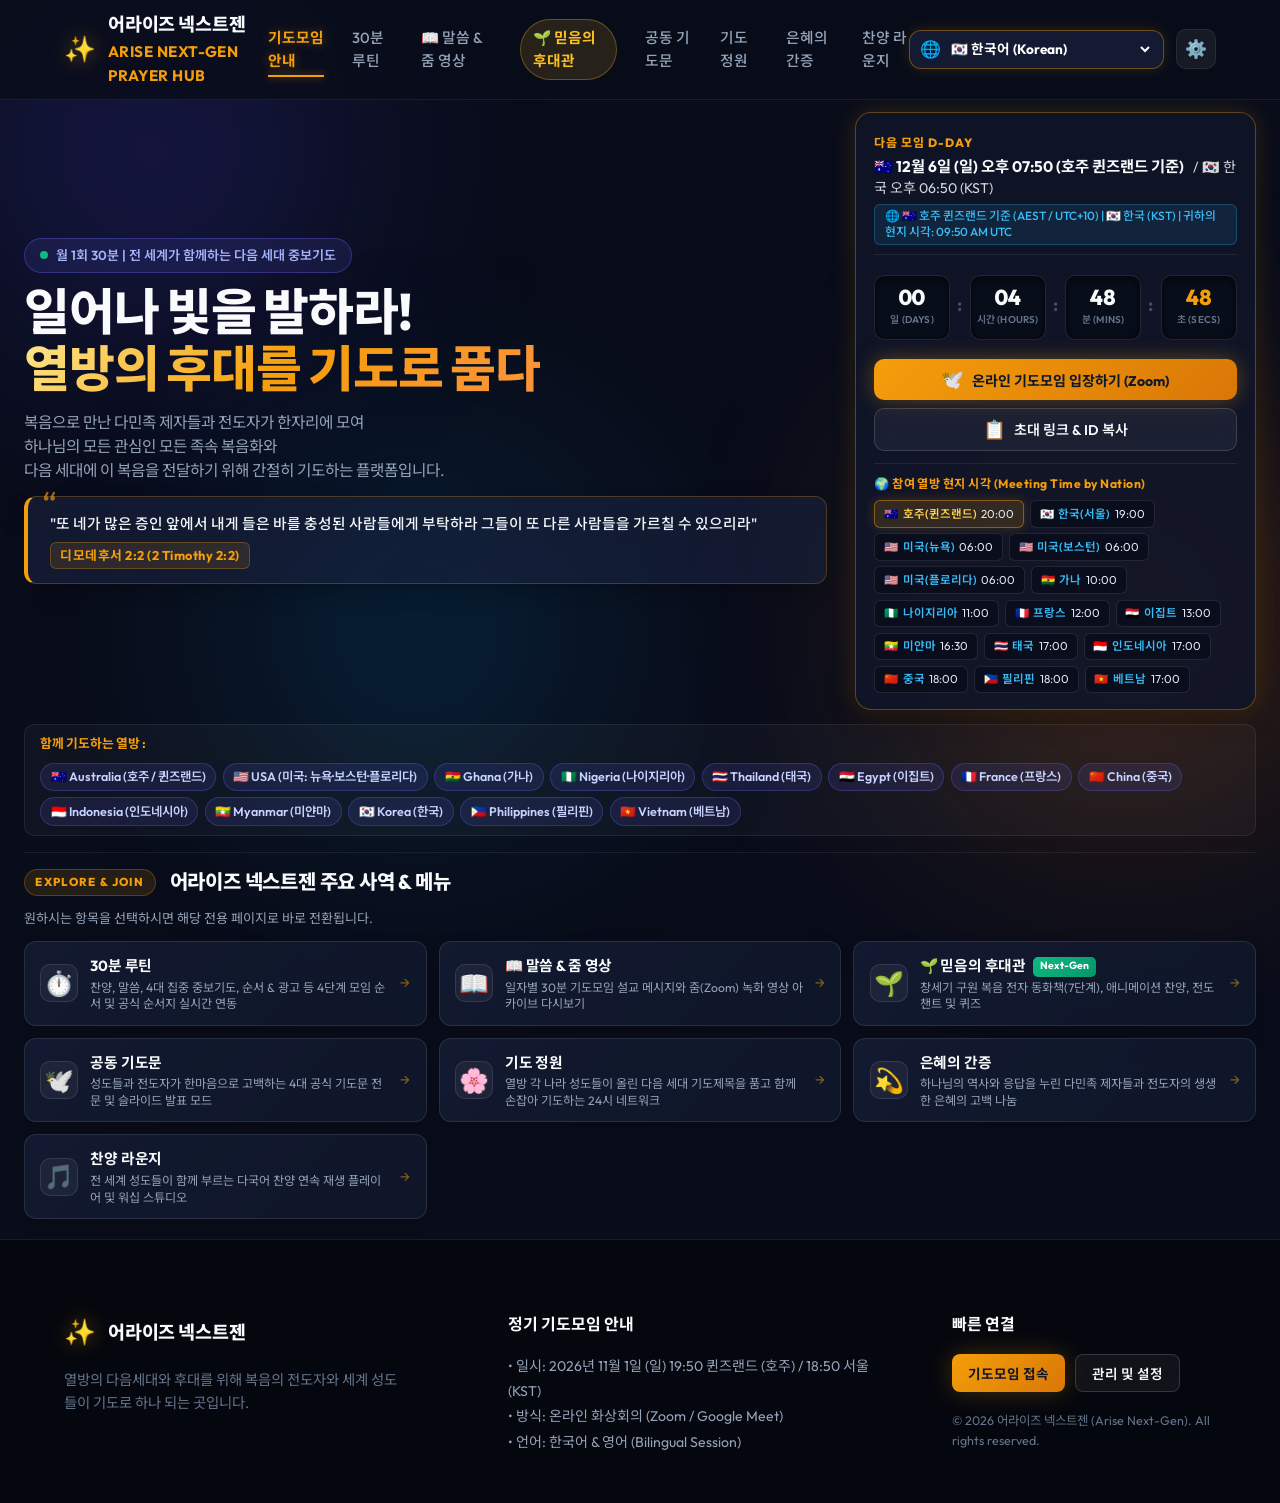
==== commit d790a7cf: "Add 16:9 horizontal at-a-glance slide deck and 3-column horizontal layout for Joint Prayer Guide" ====
--- a/index.html
+++ b/index.html
@@ -499,6 +499,20 @@
           <p class="step-desc" id="routineDesc3" data-i18n="routine_step3_desc">
             ① 메시지 기도 ② 나를 위한 기도 ③ 모든 민족을 위한 기도 ④ 후대를 위한 기도. 각자의 모국어로 함께 기도합시다!
           </p>
+
+          <!-- Prayer Guide Presenter Quick Launch Group -->
+          <div style="display: flex; gap: 0.45rem; flex-wrap: wrap; margin-bottom: 0.85rem;">
+            <button type="button" class="btn btn-xs btn-primary" onclick="openPrayerGuideModal()" style="background: linear-gradient(135deg, #0284c7, #2563eb); border-color: #0284c7; font-weight: 700; padding: 0.35rem 0.75rem; font-size: 0.82rem; border-radius: 6px; box-shadow: 0 2px 8px rgba(37, 99, 235, 0.35);" title="줌 화면 공유용 16:9 와이드 공동 기도문 PPT 슬라이드 발표 화면을 띄웁니다">
+              <span>📽️ 기도문 PPT 띄우기 (Zoom)</span>
+            </button>
+            <button type="button" class="btn btn-xs btn-outline" onclick="openPrayerPdfModal()" style="border-color: #38bdf8; color: #38bdf8; font-weight: 600; padding: 0.35rem 0.7rem; font-size: 0.82rem; border-radius: 6px;" title="공동 기도문을 깔끔한 PDF로 보기 및 인쇄합니다">
+              <span>📄 PDF 보기/인쇄</span>
+            </button>
+            <button type="button" class="btn btn-xs btn-outline" onclick="downloadPrayerGuidePptx()" style="border-color: #f59e0b; color: #fbbf24; font-weight: 600; padding: 0.35rem 0.7rem; font-size: 0.82rem; border-radius: 6px;" title="공동 기도문을 파워포인트(.pptx) 파일로 다운로드합니다">
+              <span>📊 PPTX 다운로드</span>
+            </button>
+          </div>
+
           <div class="routine-expand-wrapper">
             <button type="button" class="btn-toggle-routine" onclick="toggleRoutineDetail(3)">
               <span id="routineBtnText3" data-i18n="routine_btn_text3">이번 모임 집중 기도제목 보기</span>
@@ -603,13 +617,17 @@
             </p>
           </div>
           <div class="prayer-guide-actions">
-            <button class="btn btn-primary btn-sm" onclick="openPrayerGuideModal()" title="기도문 슬라이드 발표 모드 열기">
-              <span class="btn-icon">📖</span>
-              <span data-i18n="btn_prayer_presentation">기도문 전문 발표 모드</span>
-            </button>
-            <button class="btn btn-outline btn-sm" onclick="openPrayerPdfModal()" title="기도문 4페이지 인쇄 및 PDF 저장">
+            <button class="btn btn-primary btn-sm" onclick="openPrayerGuideModal()" title="줌 화면공유용 16:9 기도문 PPT 가로 슬라이드 전체화면 열기">
+              <span class="btn-icon">📽️</span>
+              <span data-i18n="btn_prayer_presentation">전체화면 가로 슬라이드 (Zoom)</span>
+            </button>
+            <button class="btn btn-outline btn-sm" onclick="openPrayerPdfModal()" title="기도문 가로 PDF 보기 및 세로 인쇄">
               <span class="btn-icon">🖨️</span>
               <span>인쇄 / PDF 보기</span>
+            </button>
+            <button class="btn btn-outline btn-sm" onclick="downloadPrayerGuidePptx()" style="border-color: #f59e0b; color: #fbbf24; font-weight: 700;" title="공동 기도문 파워포인트(.pptx) 가로 슬라이드 다운로드">
+              <span class="btn-icon">📊</span>
+              <span>PPTX 다운로드</span>
             </button>
             <button class="btn btn-outline btn-sm" onclick="copyPrayerGuideToClipboard()" title="줌 채팅창에 붙여넣기 할 수 있도록 복사">
               <span class="btn-icon">📋</span>
@@ -618,111 +636,139 @@
           </div>
         </div>
 
-        <!-- 4 Pillars Grid -->
-        <div class="prayer-guide-grid">
-          <!-- Pillar 1: Message Prayer -->
-          <div class="prayer-pillar-card highlight-pillar">
-            <div class="pillar-header">
-              <div class="pillar-top-meta">
-                <span class="pillar-num">01</span>
-                <span class="pillar-category-tag" data-i18n="pillar_msg_cat">금주 강단 메세지</span>
-              </div>
-              <h4 class="pillar-title" data-i18n="pillar_msg_title">1. 메시지 기도</h4>
-              <span class="pillar-title-en" data-i18n="pillar_msg_sub">1. Message Prayer</span>
-              <div class="pillar-quote-box" style="margin-top: 0.6rem; padding: 0.5rem 0.8rem; background: rgba(56, 189, 248, 0.12); border-left: 3px solid #38bdf8; border-radius: 6px;">
-                <div style="font-weight: 800; font-size: 0.95rem; color: #38bdf8;">나, 후대, 모든 민족</div>
-                <div style="font-weight: 800; font-size: 0.95rem; color: #7dd3fc; font-style: normal; margin-top: 0.2rem;">Myself, the Next Generation, and All Nations</div>
-              </div>
-            </div>
-            <div class="pillar-bullets">
+        <!-- ======================================================= -->
+        <!-- 📽️ Interactive 16:9 Widescreen Horizontal Slide Viewer (한눈에 보는 가로 슬라이드) -->
+        <!-- ======================================================= -->
+        <div id="inlinePrayerSlideViewer" style="margin-bottom: 2rem; background: linear-gradient(145deg, rgba(15, 23, 42, 0.96), rgba(8, 12, 24, 0.98)); border: 1.5px solid rgba(56, 189, 248, 0.35); border-radius: 18px; box-shadow: 0 18px 45px rgba(0, 0, 0, 0.45); overflow: hidden;">
+          <!-- Top Slide Tab Bar -->
+          <div style="display: flex; align-items: center; justify-content: space-between; flex-wrap: wrap; gap: 0.5rem; padding: 0.85rem 1.25rem; background: rgba(2, 6, 23, 0.75); border-bottom: 1px solid rgba(255, 255, 255, 0.1);">
+            <div id="inlinePrayerSlideTabs" style="display: flex; align-items: center; flex-wrap: wrap; gap: 0.4rem;">
+              <!-- Populated dynamically by setPrayerSlide() -->
+            </div>
+            <div style="display: flex; align-items: center; gap: 0.45rem;">
+              <button type="button" class="btn btn-outline btn-sm" onclick="changePrayerSlide(-1)" style="padding: 0.32rem 0.7rem; font-weight: 800;">◀ 이전</button>
+              <span id="inlinePrayerSlideCounter" style="font-size: 0.88rem; font-weight: 800; color: #38bdf8; min-width: 48px; text-align: center;">1 / 8</span>
+              <button type="button" class="btn btn-outline btn-sm" onclick="changePrayerSlide(1)" style="padding: 0.32rem 0.7rem; font-weight: 800;">다음 ▶</button>
+              <button type="button" class="btn btn-primary btn-sm" onclick="openPrayerGuideModal()" style="padding: 0.32rem 0.8rem; font-weight: 800;" title="16:9 전체화면 슬라이드 발표 모드 열기">🖥️ 크게 보기</button>
+            </div>
+          </div>
+
+          <!-- Horizontal Slide Stage -->
+          <div style="position: relative; padding: 1.4rem 1.6rem; min-height: 410px; display: flex; flex-direction: column; justify-content: space-between;">
+            <div id="inlinePrayerSlideContent">
+              <!-- Populated dynamically by setPrayerSlide() -->
+            </div>
+          </div>
+        </div>
+
+        <!-- ======================================================= -->
+        <!-- 📋 가로 한눈에 전체 보기 보드 (Row 1: 1. 메시지 기도 가로 3단 / Row 2: 2~4대 중보기도 가로 3단) -->
+        <!-- ======================================================= -->
+        <div style="display: flex; flex-direction: column; gap: 1.35rem;">
+          <!-- Row 1: Pillar 1 (1. 메시지 기도 — 가로 3단 한눈에 보기) -->
+          <div class="prayer-pillar-card highlight-pillar" style="width: 100%;">
+            <div class="pillar-header" style="display: flex; align-items: center; justify-content: space-between; flex-wrap: wrap; gap: 0.8rem; padding-bottom: 0.9rem; margin-bottom: 1rem; border-bottom: 1px solid rgba(56, 189, 248, 0.25);">
+              <div>
+                <div class="pillar-top-meta" style="margin-bottom: 0.25rem;">
+                  <span class="pillar-num">01</span>
+                  <span class="pillar-category-tag" data-i18n="pillar_msg_cat">금주 강단 메세지 (가로 3단 한눈에 보기)</span>
+                </div>
+                <div style="display: flex; align-items: baseline; gap: 0.65rem; flex-wrap: wrap;">
+                  <h4 class="pillar-title" data-i18n="pillar_msg_title" style="margin: 0; font-size: 1.28rem;">1. 메시지 기도</h4>
+                  <span class="pillar-title-en" data-i18n="pillar_msg_sub" style="font-size: 1.28rem; font-weight: 800; color: #38bdf8; font-style: normal;">1. Message Prayer</span>
+                </div>
+              </div>
+              <div class="pillar-quote-box" style="margin: 0; padding: 0.5rem 1rem; background: rgba(56, 189, 248, 0.14); border-left: 4px solid #38bdf8; border-radius: 8px;">
+                <div style="font-weight: 800; font-size: 0.98rem; color: #38bdf8;">나, 후대, 모든 민족</div>
+                <div style="font-weight: 800; font-size: 0.98rem; color: #7dd3fc; font-style: normal; margin-top: 0.15rem;">Myself, the Next Generation, and All Nations</div>
+              </div>
+            </div>
+
+            <!-- Horizontal 3-Column Grid for Message Prayer 1, 2, 3 -->
+            <div style="display: grid; grid-template-columns: repeat(auto-fit, minmax(290px, 1fr)); gap: 1rem; align-items: stretch;">
               <!-- Section 1 -->
-              <div class="prayer-bullet-item" style="border-bottom: 1px dashed rgba(255, 255, 255, 0.12); padding-bottom: 0.85rem; margin-bottom: 0.85rem;">
-                <span class="bullet-dot" style="margin-top: 0.35rem;"></span>
-                <div class="bullet-text-box">
-                  <div class="bullet-kr" style="font-size: 0.98rem; font-weight: 800; color: #ffffff; margin-bottom: 0.3rem;">
-                    1. 원래만드신 내가 회복되게 해 주세요.
+              <div style="background: rgba(15, 23, 42, 0.65); border: 1px solid rgba(56, 189, 248, 0.3); border-top: 3px solid #38bdf8; border-radius: 12px; padding: 1rem 1.1rem; cursor: pointer;" onclick="setPrayerSlide(3)" title="클릭하면 1-1 슬라이드로 이동">
+                <div class="bullet-kr" style="font-size: 0.98rem; font-weight: 800; color: #ffffff; margin-bottom: 0.3rem; line-height: 1.4;">
+                  1. 원래만드신 내가 회복되게 해 주세요.
+                </div>
+                <div class="bullet-en" style="font-size: 0.98rem; font-weight: 800; color: #38bdf8; font-style: normal; margin-bottom: 0.65rem; line-height: 1.4;">
+                  1. Please Restore Me to the Person You Originally Created Me to Be.
+                </div>
+                <div style="padding-left: 0.6rem; display: flex; flex-direction: column; gap: 0.38rem; border-left: 2px solid rgba(56, 189, 248, 0.35);">
+                  <div style="font-size: 0.9rem; font-weight: 700; color: #e2e8f0; line-height: 1.4;">
+                    1) 하나님을 닮은 나<br><span style="font-size: 0.9rem; font-weight: 700; color: #7dd3fc; font-style: normal;">1) Me, created in the image of God.</span>
                   </div>
-                  <div class="bullet-en" style="font-size: 0.98rem; font-weight: 800; color: #38bdf8; font-style: normal; margin-bottom: 0.5rem;">
-                    1. Please Restore Me to the Person You Originally Created Me to Be.
+                  <div style="font-size: 0.9rem; font-weight: 700; color: #e2e8f0; line-height: 1.4;">
+                    2) 안 되는게 없던 나<br><span style="font-size: 0.9rem; font-weight: 700; color: #7dd3fc; font-style: normal;">2) Me, for whom nothing was impossible.</span>
                   </div>
-                  <div style="padding-left: 0.6rem; display: flex; flex-direction: column; gap: 0.35rem; border-left: 2px solid rgba(56, 189, 248, 0.3);">
-                    <div style="font-size: 0.9rem; font-weight: 700; color: #e2e8f0;">
-                      1) 하나님을 닮은 나 <span style="font-size: 0.9rem; font-weight: 700; color: #94a3b8; font-style: normal;">(1) Me, created in the image of God.)</span>
-                    </div>
-                    <div style="font-size: 0.9rem; font-weight: 700; color: #e2e8f0;">
-                      2) 안 되는게 없던 나 <span style="font-size: 0.9rem; font-weight: 700; color: #94a3b8; font-style: normal;">(2) Me, for whom nothing was impossible.)</span>
-                    </div>
-                    <div style="font-size: 0.9rem; font-weight: 700; color: #e2e8f0;">
-                      3) 모든것이 만족되던 나 <span style="font-size: 0.9rem; font-weight: 700; color: #94a3b8; font-style: normal;">(3) Me, who was satisfied with everything.)</span>
-                    </div>
-                    <div style="font-size: 0.9rem; font-weight: 700; color: #e2e8f0;">
-                      4) 모든것이 다스려지던 나 <span style="font-size: 0.9rem; font-weight: 700; color: #94a3b8; font-style: normal;">(4) Me, who had dominion over everything.)</span>
-                    </div>
+                  <div style="font-size: 0.9rem; font-weight: 700; color: #e2e8f0; line-height: 1.4;">
+                    3) 모든것이 만족되던 나<br><span style="font-size: 0.9rem; font-weight: 700; color: #7dd3fc; font-style: normal;">3) Me, who was satisfied with everything.</span>
                   </div>
-                </div>
-              </div>
+                  <div style="font-size: 0.9rem; font-weight: 700; color: #e2e8f0; line-height: 1.4;">
+                    4) 모든것이 다스려지던 나<br><span style="font-size: 0.9rem; font-weight: 700; color: #7dd3fc; font-style: normal;">4) Me, who had dominion over everything.</span>
+                  </div>
+                </div>
+              </div>
+
               <!-- Section 2 -->
-              <div class="prayer-bullet-item" style="border-bottom: 1px dashed rgba(255, 255, 255, 0.12); padding-bottom: 0.85rem; margin-bottom: 0.85rem;">
-                <span class="bullet-dot" style="margin-top: 0.35rem;"></span>
-                <div class="bullet-text-box">
-                  <div class="bullet-kr" style="font-size: 0.98rem; font-weight: 800; color: #ffffff; margin-bottom: 0.3rem;">
-                    2. 원죄-절대 절망의 우리의 상태를 당연하게 인정하므로 복음 말고 살길없는 나를 발견하게 해 주세요.
+              <div style="background: rgba(15, 23, 42, 0.65); border: 1px solid rgba(245, 158, 11, 0.3); border-top: 3px solid #f59e0b; border-radius: 12px; padding: 1rem 1.1rem; cursor: pointer;" onclick="setPrayerSlide(4)" title="클릭하면 1-2 슬라이드로 이동">
+                <div class="bullet-kr" style="font-size: 0.98rem; font-weight: 800; color: #ffffff; margin-bottom: 0.3rem; line-height: 1.4;">
+                  2. 원죄-절대 절망의 우리의 상태를 당연하게 인정하므로 복음 말고 살길없는 나를 발견하게 해 주세요.
+                </div>
+                <div class="bullet-en" style="font-size: 0.98rem; font-weight: 800; color: #fbbf24; font-style: normal; margin-bottom: 0.65rem; line-height: 1.4;">
+                  2. Original Sin – Please Help Me Naturally Accept my State of Absolute Despair and Discover That I Have No Way to Live Except Through the Gospel.
+                </div>
+                <div style="padding-left: 0.6rem; display: flex; flex-direction: column; gap: 0.38rem; border-left: 2px solid rgba(245, 158, 11, 0.4);">
+                  <div style="font-size: 0.9rem; font-weight: 700; color: #e2e8f0; line-height: 1.4;">
+                    1) 모든것이 안되는 나<br><span style="font-size: 0.9rem; font-weight: 700; color: #fde68a; font-style: normal;">1) Me, for whom nothing works out.</span>
                   </div>
-                  <div class="bullet-en" style="font-size: 0.98rem; font-weight: 800; color: #38bdf8; font-style: normal; margin-bottom: 0.5rem;">
-                    2. Original Sin – Please Help Me Naturally Accept my State of Absolute Despair and Discover That I Have No Way to Live Except Through the Gospel.
+                  <div style="font-size: 0.9rem; font-weight: 700; color: #e2e8f0; line-height: 1.4;">
+                    2) 문제속에 살수 밖에 없는 나<br><span style="font-size: 0.9rem; font-weight: 700; color: #fde68a; font-style: normal;">2) Me, who cannot help but live surrounded by problems.</span>
                   </div>
-                  <div style="padding-left: 0.6rem; display: flex; flex-direction: column; gap: 0.35rem; border-left: 2px solid rgba(245, 158, 11, 0.4);">
-                    <div style="font-size: 0.9rem; font-weight: 700; color: #e2e8f0;">
-                      1) 모든것이 안되는 나 <span style="font-size: 0.9rem; font-weight: 700; color: #94a3b8; font-style: normal;">(1) Me, for whom nothing works out.)</span>
-                    </div>
-                    <div style="font-size: 0.9rem; font-weight: 700; color: #e2e8f0;">
-                      2) 문제속에 살수 밖에 없는 나 <span style="font-size: 0.9rem; font-weight: 700; color: #94a3b8; font-style: normal;">(2) Me, who cannot help but live surrounded by problems.)</span>
-                    </div>
-                    <div style="font-size: 0.9rem; font-weight: 700; color: #e2e8f0;">
-                      3) 영적문제, 우상문제, 정신문제, 육신문제, 내세문제, 후대문제<br>
-                      <span style="font-size: 0.9rem; font-weight: 700; color: #94a3b8; font-style: normal;">(3) Spiritual problems, idolatry problems, mental problems, physical problems, problems concerning the afterlife, and problems of the next generation.)</span>
-                    </div>
+                  <div style="font-size: 0.9rem; font-weight: 700; color: #e2e8f0; line-height: 1.4;">
+                    3) 영적문제, 우상문제, 정신문제, 육신문제, 내세문제, 후대문제<br>
+                    <span style="font-size: 0.9rem; font-weight: 700; color: #fde68a; font-style: normal;">3) Spiritual problems, idolatry problems, mental problems, physical problems, problems concerning the afterlife, and problems of the next generation.</span>
                   </div>
                 </div>
               </div>
+
               <!-- Section 3 -->
-              <div class="prayer-bullet-item">
-                <span class="bullet-dot" style="margin-top: 0.35rem;"></span>
-                <div class="bullet-text-box">
-                  <div class="bullet-kr" style="font-size: 0.98rem; font-weight: 800; color: #ffffff; margin-bottom: 0.3rem;">
-                    3. 절대절망을 깨뜨리신 유일한 길-여인의 후손
+              <div style="background: rgba(15, 23, 42, 0.65); border: 1px solid rgba(52, 211, 153, 0.35); border-top: 3px solid #34d399; border-radius: 12px; padding: 1rem 1.1rem; cursor: pointer;" onclick="setPrayerSlide(5)" title="클릭하면 1-3 슬라이드로 이동">
+                <div class="bullet-kr" style="font-size: 0.98rem; font-weight: 800; color: #ffffff; margin-bottom: 0.3rem; line-height: 1.4;">
+                  3. 절대절망을 깨뜨리신 유일한 길-여인의 후손
+                </div>
+                <div class="bullet-en" style="font-size: 0.98rem; font-weight: 800; color: #34d399; font-style: normal; margin-bottom: 0.65rem; line-height: 1.4;">
+                  3. The Only Way That Destroyed Absolute Despair – The Offspring of the Woman
+                </div>
+                <div style="padding-left: 0.6rem; display: flex; flex-direction: column; gap: 0.38rem; border-left: 2px solid rgba(52, 211, 153, 0.45);">
+                  <div style="font-size: 0.9rem; font-weight: 700; color: #e2e8f0; line-height: 1.4;">
+                    1) 그 누구도 아담의 후손으로는 하나님 만나게 할수 없어요<br>
+                    <span style="font-size: 0.9rem; font-weight: 700; color: #6ee7b7; font-style: normal;">1) No descendant of Adam can ever bring anyone to God.</span>
                   </div>
-                  <div class="bullet-en" style="font-size: 0.98rem; font-weight: 800; color: #34d399; font-style: normal; margin-bottom: 0.5rem;">
-                    3. The Only Way That Destroyed Absolute Despair – The Offspring of the Woman
+                  <div style="font-size: 0.9rem; font-weight: 700; color: #e2e8f0; line-height: 1.4;">
+                    2) 그리스도만이 하나님 만나고 죄와 저주 사탄에서 빠져나오는 길입니다.<br>
+                    <span style="font-size: 0.9rem; font-weight: 700; color: #6ee7b7; font-style: normal;">2) Christ alone is the way to meet God and escape from sin, curses, and Satan.</span>
                   </div>
-                  <div style="padding-left: 0.6rem; display: flex; flex-direction: column; gap: 0.35rem; border-left: 2px solid rgba(52, 211, 153, 0.45);">
-                    <div style="font-size: 0.9rem; font-weight: 700; color: #e2e8f0;">
-                      1) 그 누구도 아담의 후손으로는 하나님 만나게 할수 없어요<br>
-                      <span style="font-size: 0.9rem; font-weight: 700; color: #94a3b8; font-style: normal;">(1) No descendant of Adam can ever bring anyone to God.)</span>
-                    </div>
-                    <div style="font-size: 0.9rem; font-weight: 700; color: #e2e8f0;">
-                      2) 그리스도만이 하나님 만나고 죄와 저주 사탄에서 빠져나오는 길입니다.<br>
-                      <span style="font-size: 0.9rem; font-weight: 700; color: #94a3b8; font-style: normal;">(2) Christ alone is the way to meet God and escape from sin, curses, and Satan.)</span>
-                    </div>
-                    <div style="font-size: 0.9rem; font-weight: 700; color: #e2e8f0;">
-                      3) 이 그리스도 능력이 내 삶에 나타나게 하옵소서<br>
-                      <span style="font-size: 0.9rem; font-weight: 700; color: #94a3b8; font-style: normal;">(3) May the power of this Christ be manifested in my life.)</span>
-                    </div>
+                  <div style="font-size: 0.9rem; font-weight: 700; color: #e2e8f0; line-height: 1.4;">
+                    3) 이 그리스도 능력이 내 삶에 나타나게 하옵소서<br>
+                    <span style="font-size: 0.9rem; font-weight: 700; color: #6ee7b7; font-style: normal;">3) May the power of this Christ be manifested in my life.</span>
                   </div>
                 </div>
               </div>
             </div>
           </div>
 
+          <!-- Row 2: Pillars 2, 3, 4 (2~4대 중보기도 가로 3단 한눈에 보기) -->
+          <div style="display: grid; grid-template-columns: repeat(auto-fit, minmax(290px, 1fr)); gap: 1.15rem; align-items: stretch;">
           <!-- Pillar 2: Myself (RESTORED) -->
-          <div class="prayer-pillar-card">
+          <div class="prayer-pillar-card" style="cursor: pointer;" onclick="setPrayerSlide(6)" title="클릭하면 2. 나를 위한 기도 슬라이드로 이동">
             <div class="pillar-header">
               <div class="pillar-top-meta">
                 <span class="pillar-num">02</span>
                 <span class="pillar-category-tag" data-i18n="pillar_1_cat">내면과 믿음의 기초</span>
               </div>
               <h4 class="pillar-title" data-i18n="pillar_1_title">2. 나를 위한 기도</h4>
-              <span class="pillar-title-en" data-i18n="pillar_1_sub">2. Prayer for Myself</span>
+              <span class="pillar-title-en" data-i18n="pillar_1_sub" style="font-style: normal; font-weight: 800;">2. Prayer for Myself</span>
               <div class="pillar-quote-box" style="margin-top: 0.6rem; padding: 0.5rem 0.8rem; background: rgba(56, 189, 248, 0.12); border-left: 3px solid #38bdf8; border-radius: 6px;">
                 <div style="font-weight: 800; font-size: 0.95rem; color: #38bdf8;">“내가 제일 중요하다”</div>
                 <div style="font-weight: 800; font-size: 0.95rem; color: #7dd3fc; font-style: normal; margin-top: 0.2rem;">“I must begin with myself.”</div>
@@ -754,14 +800,14 @@
           </div>
 
           <!-- Pillar 3: All Nations -->
-          <div class="prayer-pillar-card">
+          <div class="prayer-pillar-card" style="cursor: pointer;" onclick="setPrayerSlide(7)" title="클릭하면 3. 모든 민족을 위한 기도 슬라이드로 이동">
             <div class="pillar-header">
               <div class="pillar-top-meta">
                 <span class="pillar-num">03</span>
                 <span class="pillar-category-tag" data-i18n="pillar_2_cat">열방과 세계 현장</span>
               </div>
               <h4 class="pillar-title" data-i18n="pillar_2_title">3. 모든 민족을 위한 기도</h4>
-              <span class="pillar-title-en" data-i18n="pillar_2_sub">3. Prayer for All Nations</span>
+              <span class="pillar-title-en" data-i18n="pillar_2_sub" style="font-style: normal; font-weight: 800;">3. Prayer for All Nations</span>
             </div>
             <div class="pillar-bullets">
               <div class="prayer-bullet-item">
@@ -789,14 +835,14 @@
           </div>
 
           <!-- Pillar 4: Next Generation -->
-          <div class="prayer-pillar-card">
+          <div class="prayer-pillar-card" style="cursor: pointer;" onclick="setPrayerSlide(8)" title="클릭하면 4. 후대를 위한 기도 슬라이드로 이동">
             <div class="pillar-header">
               <div class="pillar-top-meta">
                 <span class="pillar-num">04</span>
                 <span class="pillar-category-tag" data-i18n="pillar_3_cat">다음 세대와 미래</span>
               </div>
               <h4 class="pillar-title" data-i18n="pillar_3_title">4. 후대를 위한 기도</h4>
-              <span class="pillar-title-en" data-i18n="pillar_3_sub">4. Prayer for the Next Generation</span>
+              <span class="pillar-title-en" data-i18n="pillar_3_sub" style="font-style: normal; font-weight: 800;">4. Prayer for the Next Generation</span>
             </div>
             <div class="pillar-bullets">
               <div class="prayer-bullet-item">
@@ -828,6 +874,7 @@
                 </div>
               </div>
             </div>
+          </div>
           </div>
         </div>
       </div>
@@ -1845,217 +1892,51 @@
     </div>
   </div>
 
-  <!-- 5. Full Prayer Guide Presentation Modal (기도문.pdf 4개 슬라이드 공식 발표 뷰) -->
-  <div class="modal-overlay" id="prayerGuideModal" onclick="closeModalOnBackdrop(event, 'prayerGuideModal')">
-    <div class="modal-card modal-card-lg">
-      <div class="modal-header">
-        <h3 class="modal-title">📖 <span data-i18n="modal_guide_title">공식 기도문 (Let Us Pray Together)</span></h3>
-        <button class="modal-close" onclick="closeModal('prayerGuideModal')">&times;</button>
-      </div>
-
-      <div class="prayer-slide-container">
-        <!-- Slide 1: Message Prayer -->
-        <div class="prayer-slide-card active" id="prayerSlide1">
-          <div class="slide-badge-row">
-            <span class="slide-num-pill" data-i18n="slide_badge_msg">슬라이드 1 / 4 • 메시지 기도</span>
-            <span class="pillar-category-tag" data-i18n="pillar_msg_cat">금주 강단 메세지</span>
-          </div>
-          <div class="slide-title-area">
-            <div style="font-size: 1.1rem; font-weight: 800; color: #38bdf8; margin-bottom: 0.35rem;">
-              나, 후대, 모든 민족 • Myself, the Next Generation, and All Nations
-            </div>
-            <h2 class="slide-main-title" data-i18n="pillar_msg_title">1. 메시지 기도</h2>
-            <div class="slide-sub-title" data-i18n="pillar_msg_sub">1. Message Prayer</div>
-          </div>
-          <div class="slide-bullets" style="display: flex; flex-direction: column; gap: 0.9rem;">
-            <!-- Point 1 -->
-            <div style="background: rgba(15, 23, 42, 0.7); border: 1.5px solid rgba(56, 189, 248, 0.35); border-radius: 14px; padding: 1rem 1.3rem;">
-              <div style="font-size: 1.12rem; font-weight: 800; color: #ffffff; margin-bottom: 0.25rem;">
-                1. 원래만드신 내가 회복되게 해 주세요.
-              </div>
-              <div style="font-size: 1.12rem; font-weight: 800; color: #38bdf8; font-style: normal; margin-bottom: 0.65rem;">
-                1. Please Restore Me to the Person You Originally Created Me to Be.
-              </div>
-              <div style="display: flex; flex-direction: column; gap: 0.45rem; padding-left: 0.5rem;">
-                <div style="font-size: 1.0rem; font-weight: 700; color: #f1f5f9; line-height: 1.45;">
-                  1) 하나님을 닮은 나 • <span style="font-size: 1.0rem; font-weight: 700; color: #94a3b8; font-style: normal;">1) Me, created in the image of God.</span>
-                </div>
-                <div style="font-size: 1.0rem; font-weight: 700; color: #f1f5f9; line-height: 1.45;">
-                  2) 안 되는게 없던 나 • <span style="font-size: 1.0rem; font-weight: 700; color: #94a3b8; font-style: normal;">2) Me, for whom nothing was impossible.</span>
-                </div>
-                <div style="font-size: 1.0rem; font-weight: 700; color: #f1f5f9; line-height: 1.45;">
-                  3) 모든것이 만족되던 나 • <span style="font-size: 1.0rem; font-weight: 700; color: #94a3b8; font-style: normal;">3) Me, who was satisfied with everything.</span>
-                </div>
-                <div style="font-size: 1.0rem; font-weight: 700; color: #f1f5f9; line-height: 1.45;">
-                  4) 모든것이 다스려지던 나 • <span style="font-size: 1.0rem; font-weight: 700; color: #94a3b8; font-style: normal;">4) Me, who had dominion over everything.</span>
-                </div>
-              </div>
-            </div>
-
-            <!-- Point 2 -->
-            <div style="background: rgba(15, 23, 42, 0.7); border: 1.5px solid rgba(245, 158, 11, 0.4); border-radius: 14px; padding: 1rem 1.3rem;">
-              <div style="font-size: 1.12rem; font-weight: 800; color: #ffffff; margin-bottom: 0.25rem;">
-                2. 원죄-절대 절망의 우리의 상태를 당연하게 인정하므로 복음 말고 살길없는 나를 발견하게 해 주세요.
-              </div>
-              <div style="font-size: 1.12rem; font-weight: 800; color: #fbbf24; font-style: normal; margin-bottom: 0.65rem;">
-                2. Original Sin – Please Help Me Naturally Accept my State of Absolute Despair and Discover That I Have No Way to Live Except Through the Gospel.
-              </div>
-              <div style="display: flex; flex-direction: column; gap: 0.45rem; padding-left: 0.5rem;">
-                <div style="font-size: 1.0rem; font-weight: 700; color: #f1f5f9; line-height: 1.45;">
-                  1) 모든것이 안되는 나 • <span style="font-size: 1.0rem; font-weight: 700; color: #94a3b8; font-style: normal;">1) Me, for whom nothing works out.</span>
-                </div>
-                <div style="font-size: 1.0rem; font-weight: 700; color: #f1f5f9; line-height: 1.45;">
-                  2) 문제속에 살수 밖에 없는 나 • <span style="font-size: 1.0rem; font-weight: 700; color: #94a3b8; font-style: normal;">2) Me, who cannot help but live surrounded by problems.</span>
-                </div>
-                <div style="font-size: 1.0rem; font-weight: 700; color: #f1f5f9; line-height: 1.45;">
-                  3) 영적문제, 우상문제, 정신문제, 육신문제, 내세문제, 후대문제<br>
-                  <span style="font-size: 1.0rem; font-weight: 700; color: #94a3b8; font-style: normal;">3) Spiritual problems, idolatry problems, mental problems, physical problems, problems concerning the afterlife, and problems of the next generation.</span>
-                </div>
-              </div>
-            </div>
-
-            <!-- Point 3 -->
-            <div style="background: rgba(15, 23, 42, 0.7); border: 1.5px solid rgba(52, 211, 153, 0.45); border-radius: 14px; padding: 1rem 1.3rem;">
-              <div style="font-size: 1.12rem; font-weight: 800; color: #ffffff; margin-bottom: 0.25rem;">
-                3. 절대절망을 깨뜨리신 유일한 길-여인의 후손
-              </div>
-              <div style="font-size: 1.12rem; font-weight: 800; color: #34d399; font-style: normal; margin-bottom: 0.65rem;">
-                3. The Only Way That Destroyed Absolute Despair – The Offspring of the Woman
-              </div>
-              <div style="display: flex; flex-direction: column; gap: 0.45rem; padding-left: 0.5rem;">
-                <div style="font-size: 1.0rem; font-weight: 700; color: #f1f5f9; line-height: 1.45;">
-                  1) 그 누구도 아담의 후손으로는 하나님 만나게 할수 없어요<br>
-                  <span style="font-size: 1.0rem; font-weight: 700; color: #94a3b8; font-style: normal;">1) No descendant of Adam can ever bring anyone to God.</span>
-                </div>
-                <div style="font-size: 1.0rem; font-weight: 700; color: #f1f5f9; line-height: 1.45;">
-                  2) 그리스도만이 하나님 만나고 죄와 저주 사탄에서 빠져나오는 길입니다.<br>
-                  <span style="font-size: 1.0rem; font-weight: 700; color: #94a3b8; font-style: normal;">2) Christ alone is the way to meet God and escape from sin, curses, and Satan.</span>
-                </div>
-                <div style="font-size: 1.0rem; font-weight: 700; color: #f1f5f9; line-height: 1.45;">
-                  3) 이 그리스도 능력이 내 삶에 나타나게 하옵소서<br>
-                  <span style="font-size: 1.0rem; font-weight: 700; color: #94a3b8; font-style: normal;">3) May the power of this Christ be manifested in my life.</span>
-                </div>
-              </div>
-            </div>
-          </div>
-        </div>
-
-        <!-- Slide 2: Myself (RESTORED) -->
-        <div class="prayer-slide-card" id="prayerSlide2">
-          <div class="slide-badge-row">
-            <span class="slide-num-pill" data-i18n="slide_badge_2">슬라이드 2 / 4 • 나를 위한 기도</span>
-            <span class="pillar-category-tag" data-i18n="pillar_1_cat">내면과 믿음의 기초</span>
-          </div>
-          <div class="slide-title-area">
-            <div style="font-size: 1.1rem; font-weight: 800; color: #38bdf8; margin-bottom: 0.35rem;">
-              “내가 제일 중요하다” • “I must begin with myself.”
-            </div>
-            <h2 class="slide-main-title" data-i18n="pillar_1_title">2. 나를 위한 기도</h2>
-            <div class="slide-sub-title" data-i18n="pillar_1_sub">2. Prayer for Myself</div>
-          </div>
-          <div class="slide-bullets" style="display: flex; flex-direction: column; gap: 1.2rem;">
-            <div class="slide-bullet-item" style="background: rgba(15, 23, 42, 0.7); border: 1.5px solid rgba(56, 189, 248, 0.3); border-radius: 12px; padding: 1.2rem 1.4rem;">
-              <div class="slide-bullet-kr" style="font-size: 1.25rem; font-weight: 800; color: #ffffff; margin-bottom: 0.4rem;">• 복음이 나의 복음이 되기를</div>
-              <div class="slide-bullet-en" style="font-size: 1.25rem; font-weight: 800; color: #38bdf8; font-style: normal;">May the Gospel become my life.</div>
-            </div>
-            <div class="slide-bullet-item" style="background: rgba(15, 23, 42, 0.7); border: 1.5px solid rgba(56, 189, 248, 0.3); border-radius: 12px; padding: 1.2rem 1.4rem;">
-              <div class="slide-bullet-kr" style="font-size: 1.25rem; font-weight: 800; color: #ffffff; margin-bottom: 0.4rem;">• 무기력하게 느껴지는 그리스도가 아니라, 실제로 역사하시고 살아 계시는 그리스도를 체험하도록</div>
-              <div class="slide-bullet-en" style="font-size: 1.25rem; font-weight: 800; color: #38bdf8; font-style: normal;">May I experience Christ not as distant or powerless, but as living, active, and powerfully at work in my life.</div>
-            </div>
-            <div class="slide-bullet-item" style="background: rgba(15, 23, 42, 0.7); border: 1.5px solid rgba(56, 189, 248, 0.3); border-radius: 12px; padding: 1.2rem 1.4rem;">
-              <div class="slide-bullet-kr" style="font-size: 1.25rem; font-weight: 800; color: #ffffff; margin-bottom: 0.4rem;">• Up & Down에 흔들리지 않고 다니엘처럼 항상이 되기를</div>
-              <div class="slide-bullet-en" style="font-size: 1.25rem; font-weight: 800; color: #38bdf8; font-style: normal;">May I not be swayed by emotional ups and downs or changing circumstances, but stand firm in steadfast faith like Daniel.</div>
-            </div>
-          </div>
-        </div>
-
-        <!-- Slide 3: All Nations -->
-        <div class="prayer-slide-card" id="prayerSlide3">
-          <div class="slide-badge-row">
-            <span class="slide-num-pill" data-i18n="slide_badge_3">슬라이드 3 / 4 • 모든 민족을 위한 기도</span>
-            <span class="pillar-category-tag" data-i18n="pillar_2_cat">열방과 세계 현장</span>
-          </div>
-          <div class="slide-title-area">
-            <h2 class="slide-main-title" data-i18n="pillar_2_title">3. 모든 민족을 위한 기도</h2>
-            <div class="slide-sub-title" data-i18n="pillar_2_sub">3. Prayer for All Nations</div>
-          </div>
-          <div class="slide-bullets" style="display: flex; flex-direction: column; gap: 1.2rem;">
-            <div class="slide-bullet-item" style="background: rgba(15, 23, 42, 0.7); border: 1.5px solid rgba(16, 185, 129, 0.3); border-radius: 12px; padding: 1.2rem 1.4rem;">
-              <div class="slide-bullet-kr" style="font-size: 1.25rem; font-weight: 800; color: #ffffff; margin-bottom: 0.4rem;">• 모든 민족이 그리스도 앞에 무릎 꿇도록</div>
-              <div class="slide-bullet-en" style="font-size: 1.25rem; font-weight: 800; color: #34d399; font-style: normal;">May all nations bow before Christ.</div>
-            </div>
-            <div class="slide-bullet-item" style="background: rgba(15, 23, 42, 0.7); border: 1.5px solid rgba(16, 185, 129, 0.3); border-radius: 12px; padding: 1.2rem 1.4rem;">
-              <div class="slide-bullet-kr" style="font-size: 1.25rem; font-weight: 800; color: #ffffff; margin-bottom: 0.4rem;">• 이곳에 모인 나라들과 세계 모든 나라를 위하여</div>
-              <div class="slide-bullet-en" style="font-size: 1.25rem; font-weight: 800; color: #34d399; font-style: normal;">For the nations represented here and for every nation of the world.</div>
-            </div>
-            <div class="slide-bullet-item" style="background: rgba(15, 23, 42, 0.7); border: 1.5px solid rgba(16, 185, 129, 0.3); border-radius: 12px; padding: 1.2rem 1.4rem;">
-              <div class="slide-bullet-kr" style="font-size: 1.25rem; font-weight: 800; color: #ffffff; margin-bottom: 0.4rem;">• 전쟁 속에서 고통받는 나라들과 사람들을 위하여</div>
-              <div class="slide-bullet-en" style="font-size: 1.25rem; font-weight: 800; color: #34d399; font-style: normal;">For countries and people suffering in the midst of war.</div>
-            </div>
-          </div>
-        </div>
-
-        <!-- Slide 4: Next Generation -->
-        <div class="prayer-slide-card" id="prayerSlide4">
-          <div class="slide-badge-row">
-            <span class="slide-num-pill" data-i18n="slide_badge_4">슬라이드 4 / 4 • 후대를 위한 기도</span>
-            <span class="pillar-category-tag" data-i18n="pillar_3_cat">다음 세대와 미래</span>
-          </div>
-          <div class="slide-title-area">
-            <h2 class="slide-main-title" data-i18n="pillar_3_title">4. 후대를 위한 기도</h2>
-            <div class="slide-sub-title" data-i18n="pillar_3_sub">4. Prayer for the Next Generation</div>
-          </div>
-          <div class="slide-bullets" style="display: flex; flex-direction: column; gap: 1rem;">
-            <div class="slide-bullet-item" style="background: rgba(15, 23, 42, 0.7); border: 1.5px solid rgba(168, 85, 247, 0.3); border-radius: 12px; padding: 1.1rem 1.3rem;">
-              <div class="slide-bullet-kr" style="font-size: 1.2rem; font-weight: 800; color: #ffffff; margin-bottom: 0.35rem;">• 후대가 복음을 알도록</div>
-              <div class="slide-bullet-en" style="font-size: 1.2rem; font-weight: 800; color: #c084fc; font-style: normal;">May the next generation know the Gospel.</div>
-            </div>
-            <div class="slide-bullet-item" style="background: rgba(15, 23, 42, 0.7); border: 1.5px solid rgba(168, 85, 247, 0.3); border-radius: 12px; padding: 1.1rem 1.3rem;">
-              <div class="slide-bullet-kr" style="font-size: 1.2rem; font-weight: 800; color: #ffffff; margin-bottom: 0.35rem;">• 복음이 정말 좋은 것임을 알도록</div>
-              <div class="slide-bullet-en" style="font-size: 1.2rem; font-weight: 800; color: #c084fc; font-style: normal;">May they discover that the Gospel is truly good news.</div>
-            </div>
-            <div class="slide-bullet-item" style="background: rgba(15, 23, 42, 0.7); border: 1.5px solid rgba(168, 85, 247, 0.3); border-radius: 12px; padding: 1.1rem 1.3rem;">
-              <div class="slide-bullet-kr" style="font-size: 1.2rem; font-weight: 800; color: #ffffff; margin-bottom: 0.35rem;">• 인생에 무슨 일이 생겨도 그리스도 안에 있으면 괜찮다는 것을 알도록</div>
-              <div class="slide-bullet-en" style="font-size: 1.2rem; font-weight: 800; color: #c084fc; font-style: normal;">May they know that whatever happens in life, they are secure when they are in Christ.</div>
-            </div>
-            <div class="slide-bullet-item" style="background: rgba(15, 23, 42, 0.7); border: 1.5px solid rgba(168, 85, 247, 0.3); border-radius: 12px; padding: 1.1rem 1.3rem;">
-              <div class="slide-bullet-kr" style="font-size: 1.2rem; font-weight: 800; color: #ffffff; margin-bottom: 0.35rem;">• 학업과 모든 일이 모든 민족을 살리는 준비임을 알도록</div>
-              <div class="slide-bullet-en" style="font-size: 1.2rem; font-weight: 800; color: #c084fc; font-style: normal;">May they see their studies and every part of life as preparation to serve and save all nations.</div>
-            </div>
-          </div>
-        </div>
-      </div>
-
-      <!-- Slide Navigation Bar -->
-      <div class="slide-nav-bar">
-        <button type="button" class="btn btn-outline btn-sm" id="btnPrevSlide" onclick="changePrayerSlide(-1)">
+  <!-- 5. Step 3: Official Prayer Guide Fullscreen 16:9 PPT Slide Presenter Modal -->
+  <div class="modal-overlay word-ppt-modal-overlay" id="prayerGuideModal">
+    <div class="word-ppt-container" id="prayerPptContainer">
+      <!-- Top Presenter Bar -->
+      <div class="word-ppt-top-bar">
+        <div class="word-ppt-brand">
+          <span class="ppt-badge">🕊️ 줌(Zoom) 화면공유 슬라이드</span>
+          <span class="ppt-title-text" id="prayerPptHeaderTitle">3단계: 공동 기도문 — 함께 기도합시다 (Let Us Pray Together)</span>
+        </div>
+        <div class="word-ppt-top-controls">
+          <button type="button" class="btn-ppt-ctrl" onclick="togglePrayerFullscreen()" title="전체화면 전환 (단축키: F)">
+            <span id="prayerPptFullscreenIcon">🖥️</span> <span data-i18n="kids_btn_fullscreen">전체화면</span>
+          </button>
+          <button type="button" class="btn-ppt-ctrl" onclick="openPrayerPdfModal()" title="공동 기도문을 PDF로 보기 및 인쇄">
+            <span>🖨️ 인쇄 / PDF 보기</span>
+          </button>
+          <button type="button" class="btn-ppt-ctrl" onclick="downloadPrayerGuidePptx()" title="공동 기도문 PowerPoint(.pptx) 파일 다운로드">
+            <span>📊 PPTX 다운로드</span>
+          </button>
+          <button type="button" class="btn-ppt-ctrl" onclick="copyPrayerGuideToClipboard()" title="줌 채팅용 전체 복사">
+            <span>📋 채팅 복사</span>
+          </button>
+          <button type="button" class="btn-ppt-close" onclick="closePrayerPresentationModal()" title="닫기 (단축키: ESC)">&times;</button>
+        </div>
+      </div>
+
+      <!-- 16:9 Widescreen PPT Slide Stage -->
+      <div class="word-ppt-stage-wrapper">
+        <div class="word-ppt-slide-card" id="prayerPptSlideCard">
+          <div id="prayerPptSlideContent" class="word-ppt-slide-inner">
+            <!-- Dynamic 7-Slide Content rendered by app.js -->
+          </div>
+        </div>
+      </div>
+
+      <!-- Bottom Navigation Bar -->
+      <div class="word-ppt-bottom-bar">
+        <button type="button" class="btn-slide-nav" id="btnPrevSlide" onclick="changePrayerSlide(-1)">
           ◀ <span data-i18n="btn_prev_slide">이전 슬라이드</span>
         </button>
-        <div class="slide-indicators" id="slideIndicators">
-          <span class="slide-dot active" onclick="setPrayerSlide(1)" title="1. 메시지 기도"></span>
-          <span class="slide-dot" onclick="setPrayerSlide(2)" title="2. 나를 위한 기도"></span>
-          <span class="slide-dot" onclick="setPrayerSlide(3)" title="3. 모든 민족을 위한 기도"></span>
-          <span class="slide-dot" onclick="setPrayerSlide(4)" title="4. 후대를 위한 기도"></span>
-        </div>
-        <button type="button" class="btn btn-outline btn-sm" id="btnNextSlide" onclick="changePrayerSlide(1)">
+        <div class="ppt-dots-container" id="slideIndicators"></div>
+        <div class="ppt-counter" id="prayerPptSlideCounter">1 / 8</div>
+        <button type="button" class="btn-slide-nav" id="btnNextSlide" onclick="changePrayerSlide(1)">
           <span data-i18n="btn_next_slide">다음 슬라이드</span> ▶
         </button>
-      </div>
-
-      <div class="modal-footer" style="margin-top: 1.4rem; justify-content: space-between; flex-wrap: wrap; gap: 0.8rem;">
-        <div style="display: flex; gap: 0.5rem; flex-wrap: wrap;">
-          <button type="button" class="btn btn-primary btn-sm" onclick="openPrayerPdfModal()" style="background: linear-gradient(135deg, #0284c7, #2563eb); border: none; font-weight: 700;">
-            🖨️ <span>인쇄 / PDF 보기</span>
-          </button>
-        </div>
-        <div style="display: flex; gap: 0.5rem; flex-wrap: wrap;">
-          <button type="button" class="btn btn-outline btn-sm" onclick="copyPrayerGuideToClipboard()">
-            📋 <span>줌 채팅용 복사</span>
-          </button>
-          <button type="button" class="btn btn-primary btn-sm" onclick="closeModal('prayerGuideModal')">
-            <span>닫기</span>
-          </button>
-        </div>
       </div>
     </div>
   </div>
@@ -3003,9 +2884,9 @@
   <!-- Main JavaScript Files -->
   <script src="pptxgen.bundle.js"></script>
   <script src="https://www.youtube.com/iframe_api"></script>
-  <script src="worship-studio.js?v=20261118_v72_print_portrait_view_landscape"></script>
-  <script src="kids-gospel.js?v=20261118_v72_print_portrait_view_landscape"></script>
-  <script src="app.js?v=20261118_v72_print_portrait_view_landscape"></script>
+  <script src="worship-studio.js?v=20261118_v74_prayer_horizontal_slides"></script>
+  <script src="kids-gospel.js?v=20261118_v74_prayer_horizontal_slides"></script>
+  <script src="app.js?v=20261118_v74_prayer_horizontal_slides"></script>
 </body>
 </html>
 
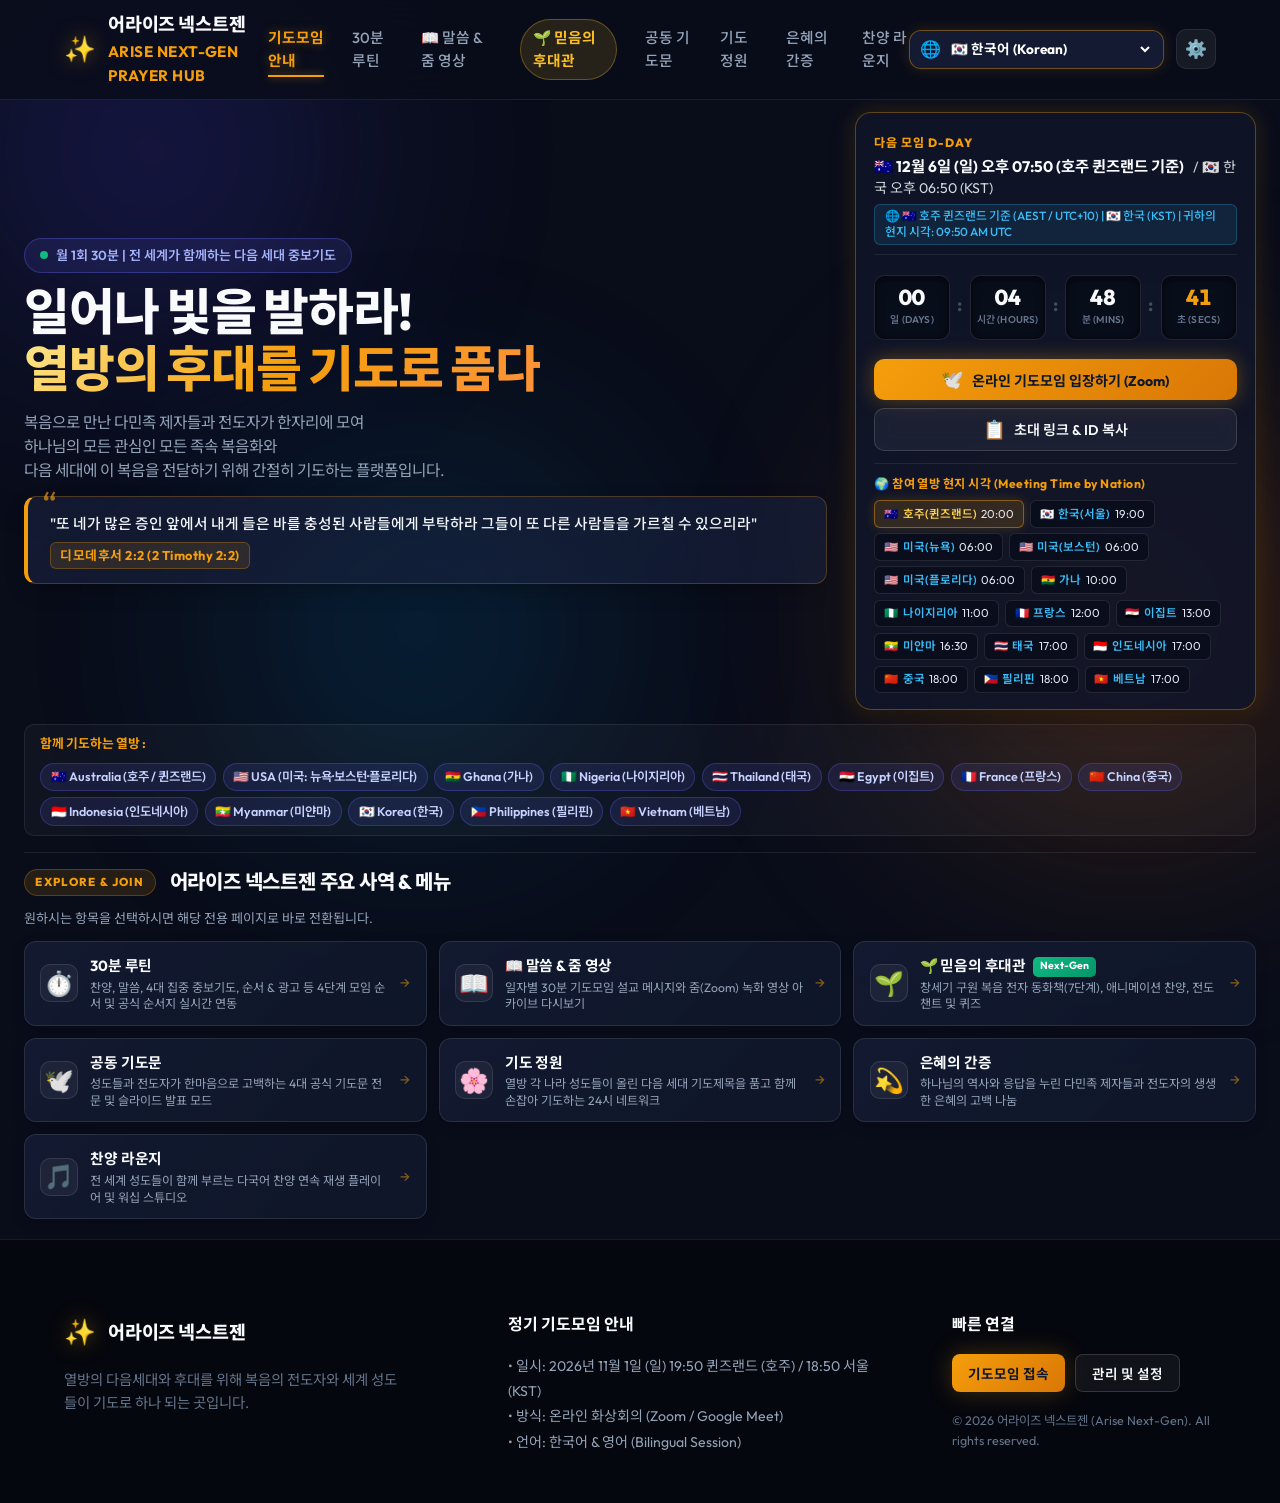
==== commit 9b831763: "Add full 1:1 English subtitles on Word PPT Slide 1 and keep only Genesis 3:15, 21 on Slide 2" ====
--- a/index.html
+++ b/index.html
@@ -2884,9 +2884,9 @@
   <!-- Main JavaScript Files -->
   <script src="pptxgen.bundle.js"></script>
   <script src="https://www.youtube.com/iframe_api"></script>
-  <script src="worship-studio.js?v=20261118_v74_prayer_horizontal_slides"></script>
-  <script src="kids-gospel.js?v=20261118_v74_prayer_horizontal_slides"></script>
-  <script src="app.js?v=20261118_v74_prayer_horizontal_slides"></script>
+  <script src="worship-studio.js?v=20261118_v75_word_slide1_en_slide2_gen3"></script>
+  <script src="kids-gospel.js?v=20261118_v75_word_slide1_en_slide2_gen3"></script>
+  <script src="app.js?v=20261118_v75_word_slide1_en_slide2_gen3"></script>
 </body>
 </html>
 
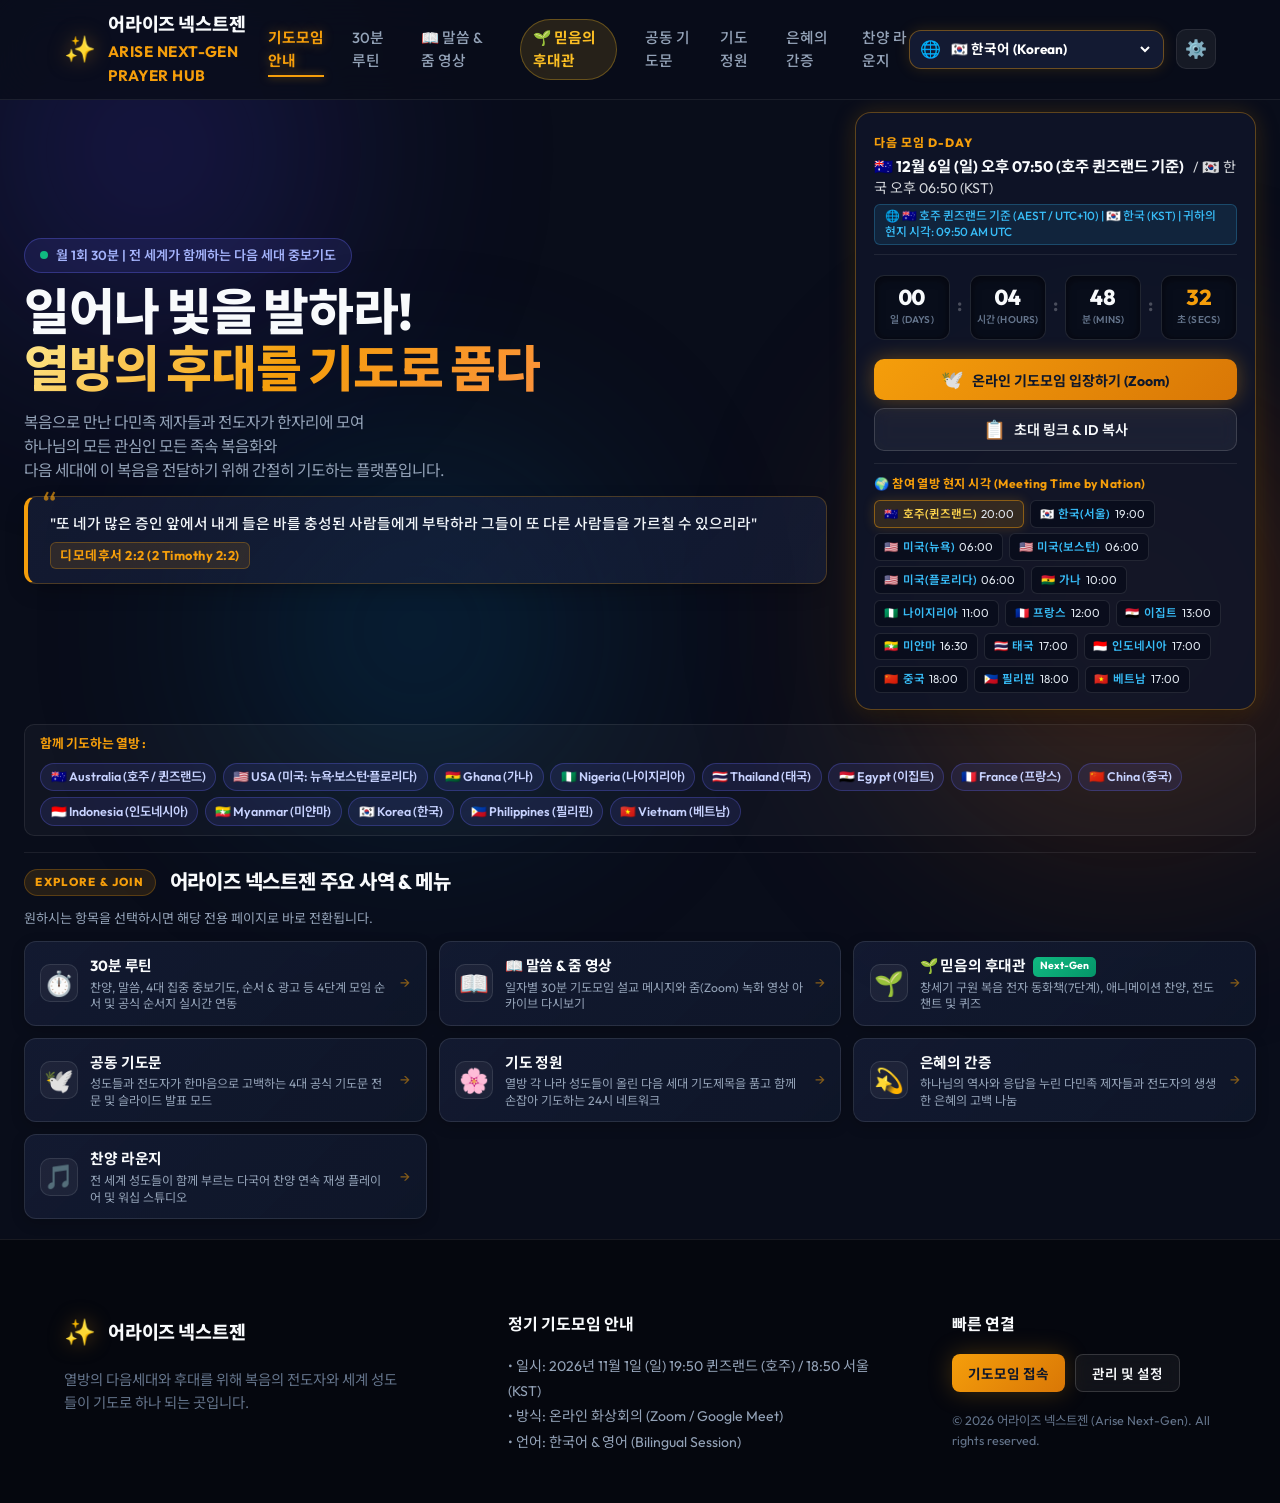
==== commit d749645c: "Add 9:16 vertical (1080x1920) YouTube Shorts MP4s and upload copy kit for all 3 gospel cartoons" ====
--- a/index.html
+++ b/index.html
@@ -1186,11 +1186,69 @@
             </p>
             <div style="display: flex; flex-wrap: wrap; gap: 0.6rem; justify-content: center; margin-top: 0.6rem;">
               <a href="assets/proto_gospel_cartoon_ko.mp4" download="12월_원시복음_여인의후손_한국어성우_만화영상.mp4" id="kidsVideoDownloadKo" class="btn btn-sm btn-outline" style="display: inline-flex; align-items: center; gap: 0.4rem; border-color: #38bdf8; color: #38bdf8; font-weight: 700;">
-                📥 현재 말씀 영상 다운로드 (한국어 성우 MP4)
+                📥 일반 가로영상 다운로드 (한국어 성우 MP4)
               </a>
               <a href="assets/proto_gospel_cartoon.mp4" download="12월_원시복음_여인의후손_한영성우_만화영상.mp4" id="kidsVideoDownloadBi" class="btn btn-sm btn-outline" style="display: inline-flex; align-items: center; gap: 0.4rem; border-color: #fbbf24; color: #fbbf24; font-weight: 700;">
-                📥 현재 말씀 영상 다운로드 (한·영 성우 MP4)
+                📥 일반 가로영상 다운로드 (한·영 성우 MP4)
               </a>
+              <a href="assets/shorts_proto_gospel_ko.mp4" download="유튜브쇼츠_12월_원시복음_한국어성우_Shorts.mp4" id="kidsShortsDownloadKo" class="btn btn-sm btn-outline" style="display: inline-flex; align-items: center; gap: 0.4rem; border-color: #f43f5e; background: rgba(244, 63, 94, 0.14); color: #fda4af; font-weight: 800;">
+                📱 유튜브 쇼츠(9:16 세로) 다운로드 (한국어 성우)
+              </a>
+              <a href="assets/shorts_proto_gospel.mp4" download="유튜브쇼츠_12월_원시복음_한영성우_Shorts.mp4" id="kidsShortsDownloadBi" class="btn btn-sm btn-outline" style="display: inline-flex; align-items: center; gap: 0.4rem; border-color: #ef4444; background: rgba(239, 68, 68, 0.18); color: #fecdd3; font-weight: 800;">
+                📱 유튜브 쇼츠(9:16 세로) 다운로드 (한·영 성우)
+              </a>
+            </div>
+          </div>
+
+          <!-- 📱 YouTube Shorts (9:16 Vertical 1080x1920) One-Click Download & Upload Kit -->
+          <div style="margin-top: 1.35rem; background: linear-gradient(145deg, rgba(30, 15, 35, 0.9), rgba(15, 23, 42, 0.95)); border: 1.5px solid rgba(244, 63, 94, 0.45); border-radius: 16px; padding: 1.25rem 1.35rem; text-align: left;">
+            <div style="display: flex; align-items: center; justify-content: space-between; flex-wrap: wrap; gap: 0.6rem; margin-bottom: 0.9rem; border-bottom: 1px solid rgba(244, 63, 94, 0.25); padding-bottom: 0.7rem;">
+              <div>
+                <h4 style="color: #fda4af; font-size: 1.12rem; font-weight: 800; margin: 0; display: flex; align-items: center; gap: 0.5rem;">
+                  <span>📱</span> <span>유튜브 쇼츠 (YouTube Shorts · 9:16 세로 1080×1920) 업로드 전용 패키지</span>
+                </h4>
+                <p style="margin: 0.25rem 0 0 0; font-size: 0.88rem; color: #cbd5e1; font-weight: 700;">
+                  유튜브 쇼츠 규격(9:16 세로형 Full HD)으로 자동 변환된 MP4 파일과 유튜브 업로드용 제목·설명·해시태그(#Shorts) 복사 키트입니다.
+                </p>
+              </div>
+              <a href="https://studio.youtube.com/" target="_blank" rel="noopener" class="btn btn-sm" style="background: #e11d48; color: #fff; font-weight: 800; border-radius: 999px; padding: 0.45rem 1rem; text-decoration: none;">
+                🚀 유튜브 스튜디오(업로드) 열기 ↗
+              </a>
+            </div>
+
+            <div style="display: grid; grid-template-columns: repeat(auto-fit, minmax(280px, 1fr)); gap: 0.9rem;">
+              <!-- Episode 1: 10월 원래인간 -->
+              <div style="background: rgba(15, 23, 42, 0.82); border: 1px solid rgba(56, 189, 248, 0.35); border-top: 3px solid #38bdf8; border-radius: 12px; padding: 0.95rem 1rem; display: flex; flex-direction: column; gap: 0.55rem;">
+                <div style="font-size: 0.98rem; font-weight: 800; color: #38bdf8;">① [10월] 원래인간 (Original Blessing)</div>
+                <div style="font-size: 0.84rem; font-weight: 700; color: #cbd5e1;">• 한국어 쇼츠(31초) / 한·영 쇼츠(56초) · 1080×1920 (9:16)</div>
+                <div style="display: flex; flex-wrap: wrap; gap: 0.4rem; margin-top: 0.2rem;">
+                  <a href="assets/shorts_original_me_ko.mp4" download="유튜브쇼츠_1편_원래인간_한국어성우_Shorts.mp4" class="btn btn-sm btn-outline" style="font-size: 0.78rem; padding: 0.32rem 0.65rem; border-color: #38bdf8; color: #7dd3fc; font-weight: 800;">📥 한국어 쇼츠 MP4</a>
+                  <a href="assets/shorts_original_me.mp4" download="유튜브쇼츠_1편_원래인간_한영성우_Shorts.mp4" class="btn btn-sm btn-outline" style="font-size: 0.78rem; padding: 0.32rem 0.65rem; border-color: #fbbf24; color: #fde047; font-weight: 800;">📥 한·영 쇼츠 MP4</a>
+                  <button type="button" onclick="copyYoutubeShortsMeta('original_me')" class="btn btn-sm" style="font-size: 0.78rem; padding: 0.32rem 0.65rem; background: rgba(244, 63, 94, 0.22); border: 1px solid #f43f5e; color: #fecdd3; font-weight: 800; cursor: pointer;">📋 제목·설명·태그 복사</button>
+                </div>
+              </div>
+
+              <!-- Episode 2: 11월 원죄 -->
+              <div style="background: rgba(15, 23, 42, 0.82); border: 1px solid rgba(245, 158, 11, 0.35); border-top: 3px solid #f59e0b; border-radius: 12px; padding: 0.95rem 1rem; display: flex; flex-direction: column; gap: 0.55rem;">
+                <div style="font-size: 0.98rem; font-weight: 800; color: #fbbf24;">② [11월] 원죄 — 창세기 3장 문제 (Original Sin)</div>
+                <div style="font-size: 0.84rem; font-weight: 700; color: #cbd5e1;">• 한국어 쇼츠(60초) / 한·영 쇼츠(1분 54초) · 1080×1920 (9:16)</div>
+                <div style="display: flex; flex-wrap: wrap; gap: 0.4rem; margin-top: 0.2rem;">
+                  <a href="assets/shorts_original_sin_ko.mp4" download="유튜브쇼츠_2편_원죄_한국어성우_Shorts.mp4" class="btn btn-sm btn-outline" style="font-size: 0.78rem; padding: 0.32rem 0.65rem; border-color: #38bdf8; color: #7dd3fc; font-weight: 800;">📥 한국어 쇼츠 MP4</a>
+                  <a href="assets/shorts_original_sin.mp4" download="유튜브쇼츠_2편_원죄_한영성우_Shorts.mp4" class="btn btn-sm btn-outline" style="font-size: 0.78rem; padding: 0.32rem 0.65rem; border-color: #fbbf24; color: #fde047; font-weight: 800;">📥 한·영 쇼츠 MP4</a>
+                  <button type="button" onclick="copyYoutubeShortsMeta('original_sin')" class="btn btn-sm" style="font-size: 0.78rem; padding: 0.32rem 0.65rem; background: rgba(244, 63, 94, 0.22); border: 1px solid #f43f5e; color: #fecdd3; font-weight: 800; cursor: pointer;">📋 제목·설명·태그 복사</button>
+                </div>
+              </div>
+
+              <!-- Episode 3: 12월 원시복음 -->
+              <div style="background: rgba(15, 23, 42, 0.82); border: 1px solid rgba(52, 211, 153, 0.35); border-top: 3px solid #34d399; border-radius: 12px; padding: 0.95rem 1rem; display: flex; flex-direction: column; gap: 0.55rem;">
+                <div style="font-size: 0.98rem; font-weight: 800; color: #34d399;">③ [12월] 원시복음 — 여인의 후손 (Original Gospel)</div>
+                <div style="font-size: 0.84rem; font-weight: 700; color: #cbd5e1;">• 한국어 쇼츠(1분 22초) / 한·영 쇼츠(2분 47초) · 1080×1920 (9:16)</div>
+                <div style="display: flex; flex-wrap: wrap; gap: 0.4rem; margin-top: 0.2rem;">
+                  <a href="assets/shorts_proto_gospel_ko.mp4" download="유튜브쇼츠_3편_원시복음_한국어성우_Shorts.mp4" class="btn btn-sm btn-outline" style="font-size: 0.78rem; padding: 0.32rem 0.65rem; border-color: #38bdf8; color: #7dd3fc; font-weight: 800;">📥 한국어 쇼츠 MP4</a>
+                  <a href="assets/shorts_proto_gospel.mp4" download="유튜브쇼츠_3편_원시복음_한영성우_Shorts.mp4" class="btn btn-sm btn-outline" style="font-size: 0.78rem; padding: 0.32rem 0.65rem; border-color: #fbbf24; color: #fde047; font-weight: 800;">📥 한·영 쇼츠 MP4</a>
+                  <button type="button" onclick="copyYoutubeShortsMeta('proto_gospel')" class="btn btn-sm" style="font-size: 0.78rem; padding: 0.32rem 0.65rem; background: rgba(244, 63, 94, 0.22); border: 1px solid #f43f5e; color: #fecdd3; font-weight: 800; cursor: pointer;">📋 제목·설명·태그 복사</button>
+                </div>
+              </div>
             </div>
           </div>
 
@@ -2884,9 +2942,9 @@
   <!-- Main JavaScript Files -->
   <script src="pptxgen.bundle.js"></script>
   <script src="https://www.youtube.com/iframe_api"></script>
-  <script src="worship-studio.js?v=20261118_v75_word_slide1_en_slide2_gen3"></script>
-  <script src="kids-gospel.js?v=20261118_v75_word_slide1_en_slide2_gen3"></script>
-  <script src="app.js?v=20261118_v75_word_slide1_en_slide2_gen3"></script>
+  <script src="worship-studio.js?v=20261118_v76_youtube_shorts_kit"></script>
+  <script src="kids-gospel.js?v=20261118_v76_youtube_shorts_kit"></script>
+  <script src="app.js?v=20261118_v76_youtube_shorts_kit"></script>
 </body>
 </html>
 
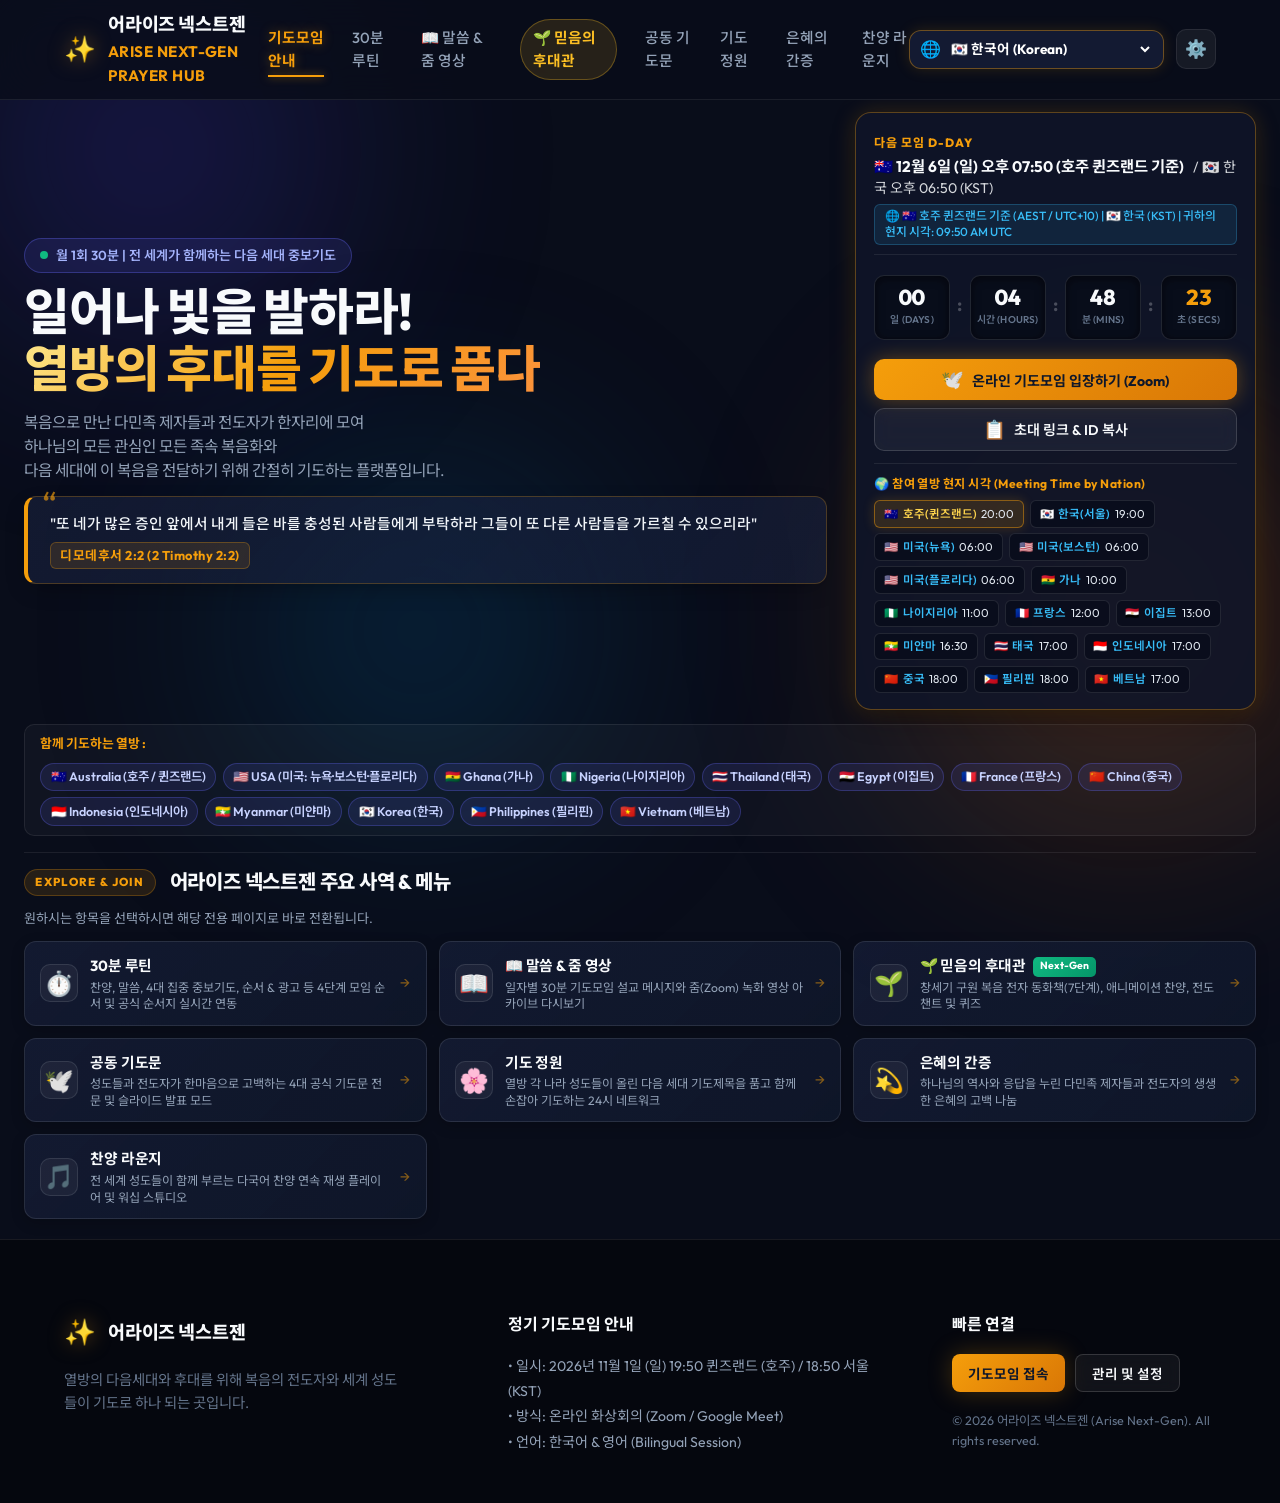
==== commit 1648cd71: "Add 16:9 HD and 9:16 YouTube Shorts MP4s for 7-Chapter Gospel Storybook (God's Exceeding Joy: The Or" ====
--- a/index.html
+++ b/index.html
@@ -1169,8 +1169,11 @@
             <button type="button" class="btn btn-sm kids-ep-btn" id="btnVidOriginalKo" onclick="selectKidsCartoonVideo('original_ko')" style="background: rgba(15, 23, 42, 0.85); color: #e2e8f0; font-weight: 700; border: 1px solid rgba(56, 189, 248, 0.4); border-radius: 999px; padding: 0.5rem 1.05rem;">
               🇰🇷 [10월] 원래인간 — 만화로 보는 말씀요약 (한국어 성우)
             </button>
-            <button type="button" class="btn btn-sm kids-ep-btn" id="btnVidFullStory" onclick="selectKidsCartoonVideo('full_story')" style="background: rgba(15, 23, 42, 0.85); color: #e2e8f0; font-weight: 700; border: 1px solid rgba(56, 189, 248, 0.4); border-radius: 999px; padding: 0.5rem 1.05rem;">
-              📖 복음 동화 5단계 풀스토리 (BGM 영상)
+            <button type="button" class="btn btn-sm kids-ep-btn" id="btnVidFullStoryBi" onclick="selectKidsCartoonVideo('full_story_bi')" style="background: rgba(15, 23, 42, 0.85); color: #e2e8f0; font-weight: 700; border: 1px solid rgba(168, 85, 247, 0.5); border-radius: 999px; padding: 0.5rem 1.05rem;">
+              🌍 [복음동화 7장] 하나님의 심히 큰 기쁨, 원래 인간 (한·영 성우)
+            </button>
+            <button type="button" class="btn btn-sm kids-ep-btn" id="btnVidFullStoryKo" onclick="selectKidsCartoonVideo('full_story_ko')" style="background: rgba(15, 23, 42, 0.85); color: #e2e8f0; font-weight: 700; border: 1px solid rgba(168, 85, 247, 0.5); border-radius: 999px; padding: 0.5rem 1.05rem;">
+              🇰🇷 [복음동화 7장] 하나님의 심히 큰 기쁨, 원래 인간 (한국어 성우)
             </button>
           </div>
 
@@ -1247,6 +1250,17 @@
                   <a href="assets/shorts_proto_gospel_ko.mp4" download="유튜브쇼츠_3편_원시복음_한국어성우_Shorts.mp4" class="btn btn-sm btn-outline" style="font-size: 0.78rem; padding: 0.32rem 0.65rem; border-color: #38bdf8; color: #7dd3fc; font-weight: 800;">📥 한국어 쇼츠 MP4</a>
                   <a href="assets/shorts_proto_gospel.mp4" download="유튜브쇼츠_3편_원시복음_한영성우_Shorts.mp4" class="btn btn-sm btn-outline" style="font-size: 0.78rem; padding: 0.32rem 0.65rem; border-color: #fbbf24; color: #fde047; font-weight: 800;">📥 한·영 쇼츠 MP4</a>
                   <button type="button" onclick="copyYoutubeShortsMeta('proto_gospel')" class="btn btn-sm" style="font-size: 0.78rem; padding: 0.32rem 0.65rem; background: rgba(244, 63, 94, 0.22); border: 1px solid #f43f5e; color: #fecdd3; font-weight: 800; cursor: pointer;">📋 제목·설명·태그 복사</button>
+                </div>
+              </div>
+
+              <!-- Episode 4: 복음동화 7장 하나님의 심히 큰 기쁨, 원래 인간 -->
+              <div style="background: rgba(15, 23, 42, 0.82); border: 1px solid rgba(168, 85, 247, 0.4); border-top: 3px solid #a855f7; border-radius: 12px; padding: 0.95rem 1rem; display: flex; flex-direction: column; gap: 0.55rem;">
+                <div style="font-size: 0.98rem; font-weight: 800; color: #d8b4fe;">④ [복음동화 7장] 하나님의 심히 큰 기쁨, 원래 인간</div>
+                <div style="font-size: 0.84rem; font-weight: 700; color: #cbd5e1;">• 한국어 쇼츠 / 한·영 쇼츠 · 7장 완본 (1080×1920 · 9:16)</div>
+                <div style="display: flex; flex-wrap: wrap; gap: 0.4rem; margin-top: 0.2rem;">
+                  <a href="assets/shorts_storybook_full_ko.mp4" download="유튜브쇼츠_4편_하나님의심히큰기쁨원래인간_한국어성우_Shorts.mp4" class="btn btn-sm btn-outline" style="font-size: 0.78rem; padding: 0.32rem 0.65rem; border-color: #38bdf8; color: #7dd3fc; font-weight: 800;">📥 한국어 쇼츠 MP4</a>
+                  <a href="assets/shorts_storybook_full.mp4" download="유튜브쇼츠_4편_하나님의심히큰기쁨원래인간_한영성우_Shorts.mp4" class="btn btn-sm btn-outline" style="font-size: 0.78rem; padding: 0.32rem 0.65rem; border-color: #fbbf24; color: #fde047; font-weight: 800;">📥 한·영 쇼츠 MP4</a>
+                  <button type="button" onclick="copyYoutubeShortsMeta('storybook_full')" class="btn btn-sm" style="font-size: 0.78rem; padding: 0.32rem 0.65rem; background: rgba(244, 63, 94, 0.22); border: 1px solid #f43f5e; color: #fecdd3; font-weight: 800; cursor: pointer;">📋 제목·설명·태그 복사</button>
                 </div>
               </div>
             </div>
@@ -2942,9 +2956,9 @@
   <!-- Main JavaScript Files -->
   <script src="pptxgen.bundle.js"></script>
   <script src="https://www.youtube.com/iframe_api"></script>
-  <script src="worship-studio.js?v=20261118_v76_youtube_shorts_kit"></script>
-  <script src="kids-gospel.js?v=20261118_v76_youtube_shorts_kit"></script>
-  <script src="app.js?v=20261118_v76_youtube_shorts_kit"></script>
+  <script src="worship-studio.js?v=20261118_v77_storybook_shorts"></script>
+  <script src="kids-gospel.js?v=20261118_v77_storybook_shorts"></script>
+  <script src="app.js?v=20261118_v77_storybook_shorts"></script>
 </body>
 </html>
 
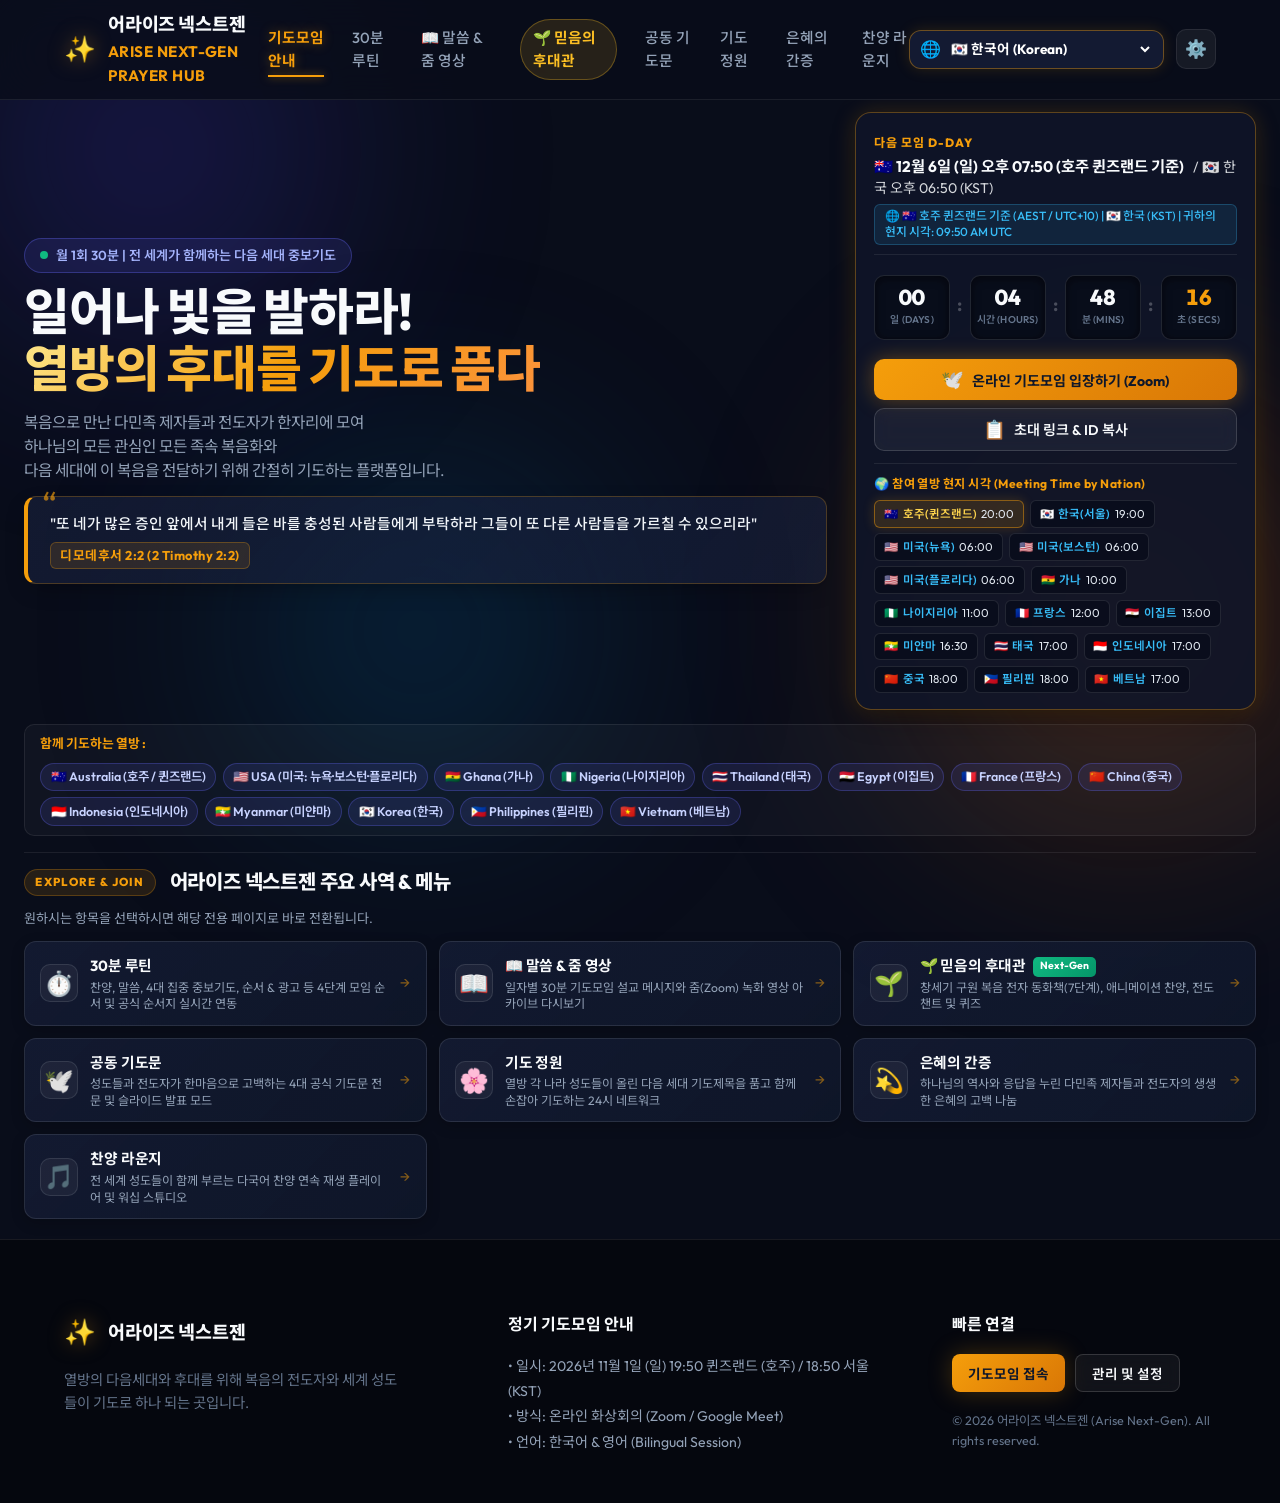
==== commit 690317bd: "Rebuild all 8 YouTube Shorts MP4s with enlarged full-screen 9:16 layout and source-only footer" ====
--- a/index.html
+++ b/index.html
@@ -1194,10 +1194,10 @@
               <a href="assets/proto_gospel_cartoon.mp4" download="12월_원시복음_여인의후손_한영성우_만화영상.mp4" id="kidsVideoDownloadBi" class="btn btn-sm btn-outline" style="display: inline-flex; align-items: center; gap: 0.4rem; border-color: #fbbf24; color: #fbbf24; font-weight: 700;">
                 📥 일반 가로영상 다운로드 (한·영 성우 MP4)
               </a>
-              <a href="assets/shorts_proto_gospel_ko.mp4" download="유튜브쇼츠_12월_원시복음_한국어성우_Shorts.mp4" id="kidsShortsDownloadKo" class="btn btn-sm btn-outline" style="display: inline-flex; align-items: center; gap: 0.4rem; border-color: #f43f5e; background: rgba(244, 63, 94, 0.14); color: #fda4af; font-weight: 800;">
+              <a href="assets/shorts_proto_gospel_ko.mp4?v=2" download="유튜브쇼츠_12월_원시복음_한국어성우_Shorts.mp4" id="kidsShortsDownloadKo" class="btn btn-sm btn-outline" style="display: inline-flex; align-items: center; gap: 0.4rem; border-color: #f43f5e; background: rgba(244, 63, 94, 0.14); color: #fda4af; font-weight: 800;">
                 📱 유튜브 쇼츠(9:16 세로) 다운로드 (한국어 성우)
               </a>
-              <a href="assets/shorts_proto_gospel.mp4" download="유튜브쇼츠_12월_원시복음_한영성우_Shorts.mp4" id="kidsShortsDownloadBi" class="btn btn-sm btn-outline" style="display: inline-flex; align-items: center; gap: 0.4rem; border-color: #ef4444; background: rgba(239, 68, 68, 0.18); color: #fecdd3; font-weight: 800;">
+              <a href="assets/shorts_proto_gospel.mp4?v=2" download="유튜브쇼츠_12월_원시복음_한영성우_Shorts.mp4" id="kidsShortsDownloadBi" class="btn btn-sm btn-outline" style="display: inline-flex; align-items: center; gap: 0.4rem; border-color: #ef4444; background: rgba(239, 68, 68, 0.18); color: #fecdd3; font-weight: 800;">
                 📱 유튜브 쇼츠(9:16 세로) 다운로드 (한·영 성우)
               </a>
             </div>
@@ -1211,7 +1211,7 @@
                   <span>📱</span> <span>유튜브 쇼츠 (YouTube Shorts · 9:16 세로 1080×1920) 업로드 전용 패키지</span>
                 </h4>
                 <p style="margin: 0.25rem 0 0 0; font-size: 0.88rem; color: #cbd5e1; font-weight: 700;">
-                  유튜브 쇼츠 규격(9:16 세로형 Full HD)으로 자동 변환된 MP4 파일과 유튜브 업로드용 제목·설명·해시태그(#Shorts) 복사 키트입니다.
+                  유튜브 쇼츠 규격(9:16 세로형 Full HD · 대화면 일러스트 &amp; 하단 출처 표기)으로 제작된 MP4 파일과 제목·설명·해시태그(#Shorts) 복사 키트입니다.
                 </p>
               </div>
               <a href="https://studio.youtube.com/" target="_blank" rel="noopener" class="btn btn-sm" style="background: #e11d48; color: #fff; font-weight: 800; border-radius: 999px; padding: 0.45rem 1rem; text-decoration: none;">
@@ -1223,10 +1223,10 @@
               <!-- Episode 1: 10월 원래인간 -->
               <div style="background: rgba(15, 23, 42, 0.82); border: 1px solid rgba(56, 189, 248, 0.35); border-top: 3px solid #38bdf8; border-radius: 12px; padding: 0.95rem 1rem; display: flex; flex-direction: column; gap: 0.55rem;">
                 <div style="font-size: 0.98rem; font-weight: 800; color: #38bdf8;">① [10월] 원래인간 (Original Blessing)</div>
-                <div style="font-size: 0.84rem; font-weight: 700; color: #cbd5e1;">• 한국어 쇼츠(31초) / 한·영 쇼츠(56초) · 1080×1920 (9:16)</div>
+                <div style="font-size: 0.84rem; font-weight: 700; color: #cbd5e1;">• 한국어 쇼츠(31초) / 한·영 쇼츠(56초) · 1080×1920 (9:16 대화면)</div>
                 <div style="display: flex; flex-wrap: wrap; gap: 0.4rem; margin-top: 0.2rem;">
-                  <a href="assets/shorts_original_me_ko.mp4" download="유튜브쇼츠_1편_원래인간_한국어성우_Shorts.mp4" class="btn btn-sm btn-outline" style="font-size: 0.78rem; padding: 0.32rem 0.65rem; border-color: #38bdf8; color: #7dd3fc; font-weight: 800;">📥 한국어 쇼츠 MP4</a>
-                  <a href="assets/shorts_original_me.mp4" download="유튜브쇼츠_1편_원래인간_한영성우_Shorts.mp4" class="btn btn-sm btn-outline" style="font-size: 0.78rem; padding: 0.32rem 0.65rem; border-color: #fbbf24; color: #fde047; font-weight: 800;">📥 한·영 쇼츠 MP4</a>
+                  <a href="assets/shorts_original_me_ko.mp4?v=2" download="유튜브쇼츠_1편_원래인간_한국어성우_Shorts.mp4" class="btn btn-sm btn-outline" style="font-size: 0.78rem; padding: 0.32rem 0.65rem; border-color: #38bdf8; color: #7dd3fc; font-weight: 800;">📥 한국어 쇼츠 MP4</a>
+                  <a href="assets/shorts_original_me.mp4?v=2" download="유튜브쇼츠_1편_원래인간_한영성우_Shorts.mp4" class="btn btn-sm btn-outline" style="font-size: 0.78rem; padding: 0.32rem 0.65rem; border-color: #fbbf24; color: #fde047; font-weight: 800;">📥 한·영 쇼츠 MP4</a>
                   <button type="button" onclick="copyYoutubeShortsMeta('original_me')" class="btn btn-sm" style="font-size: 0.78rem; padding: 0.32rem 0.65rem; background: rgba(244, 63, 94, 0.22); border: 1px solid #f43f5e; color: #fecdd3; font-weight: 800; cursor: pointer;">📋 제목·설명·태그 복사</button>
                 </div>
               </div>
@@ -1234,10 +1234,10 @@
               <!-- Episode 2: 11월 원죄 -->
               <div style="background: rgba(15, 23, 42, 0.82); border: 1px solid rgba(245, 158, 11, 0.35); border-top: 3px solid #f59e0b; border-radius: 12px; padding: 0.95rem 1rem; display: flex; flex-direction: column; gap: 0.55rem;">
                 <div style="font-size: 0.98rem; font-weight: 800; color: #fbbf24;">② [11월] 원죄 — 창세기 3장 문제 (Original Sin)</div>
-                <div style="font-size: 0.84rem; font-weight: 700; color: #cbd5e1;">• 한국어 쇼츠(60초) / 한·영 쇼츠(1분 54초) · 1080×1920 (9:16)</div>
+                <div style="font-size: 0.84rem; font-weight: 700; color: #cbd5e1;">• 한국어 쇼츠(60초) / 한·영 쇼츠(1분 54초) · 1080×1920 (9:16 대화면)</div>
                 <div style="display: flex; flex-wrap: wrap; gap: 0.4rem; margin-top: 0.2rem;">
-                  <a href="assets/shorts_original_sin_ko.mp4" download="유튜브쇼츠_2편_원죄_한국어성우_Shorts.mp4" class="btn btn-sm btn-outline" style="font-size: 0.78rem; padding: 0.32rem 0.65rem; border-color: #38bdf8; color: #7dd3fc; font-weight: 800;">📥 한국어 쇼츠 MP4</a>
-                  <a href="assets/shorts_original_sin.mp4" download="유튜브쇼츠_2편_원죄_한영성우_Shorts.mp4" class="btn btn-sm btn-outline" style="font-size: 0.78rem; padding: 0.32rem 0.65rem; border-color: #fbbf24; color: #fde047; font-weight: 800;">📥 한·영 쇼츠 MP4</a>
+                  <a href="assets/shorts_original_sin_ko.mp4?v=2" download="유튜브쇼츠_2편_원죄_한국어성우_Shorts.mp4" class="btn btn-sm btn-outline" style="font-size: 0.78rem; padding: 0.32rem 0.65rem; border-color: #38bdf8; color: #7dd3fc; font-weight: 800;">📥 한국어 쇼츠 MP4</a>
+                  <a href="assets/shorts_original_sin.mp4?v=2" download="유튜브쇼츠_2편_원죄_한영성우_Shorts.mp4" class="btn btn-sm btn-outline" style="font-size: 0.78rem; padding: 0.32rem 0.65rem; border-color: #fbbf24; color: #fde047; font-weight: 800;">📥 한·영 쇼츠 MP4</a>
                   <button type="button" onclick="copyYoutubeShortsMeta('original_sin')" class="btn btn-sm" style="font-size: 0.78rem; padding: 0.32rem 0.65rem; background: rgba(244, 63, 94, 0.22); border: 1px solid #f43f5e; color: #fecdd3; font-weight: 800; cursor: pointer;">📋 제목·설명·태그 복사</button>
                 </div>
               </div>
@@ -1245,10 +1245,10 @@
               <!-- Episode 3: 12월 원시복음 -->
               <div style="background: rgba(15, 23, 42, 0.82); border: 1px solid rgba(52, 211, 153, 0.35); border-top: 3px solid #34d399; border-radius: 12px; padding: 0.95rem 1rem; display: flex; flex-direction: column; gap: 0.55rem;">
                 <div style="font-size: 0.98rem; font-weight: 800; color: #34d399;">③ [12월] 원시복음 — 여인의 후손 (Original Gospel)</div>
-                <div style="font-size: 0.84rem; font-weight: 700; color: #cbd5e1;">• 한국어 쇼츠(1분 22초) / 한·영 쇼츠(2분 47초) · 1080×1920 (9:16)</div>
+                <div style="font-size: 0.84rem; font-weight: 700; color: #cbd5e1;">• 한국어 쇼츠(1분 22초) / 한·영 쇼츠(2분 47초) · 1080×1920 (9:16 대화면)</div>
                 <div style="display: flex; flex-wrap: wrap; gap: 0.4rem; margin-top: 0.2rem;">
-                  <a href="assets/shorts_proto_gospel_ko.mp4" download="유튜브쇼츠_3편_원시복음_한국어성우_Shorts.mp4" class="btn btn-sm btn-outline" style="font-size: 0.78rem; padding: 0.32rem 0.65rem; border-color: #38bdf8; color: #7dd3fc; font-weight: 800;">📥 한국어 쇼츠 MP4</a>
-                  <a href="assets/shorts_proto_gospel.mp4" download="유튜브쇼츠_3편_원시복음_한영성우_Shorts.mp4" class="btn btn-sm btn-outline" style="font-size: 0.78rem; padding: 0.32rem 0.65rem; border-color: #fbbf24; color: #fde047; font-weight: 800;">📥 한·영 쇼츠 MP4</a>
+                  <a href="assets/shorts_proto_gospel_ko.mp4?v=2" download="유튜브쇼츠_3편_원시복음_한국어성우_Shorts.mp4" class="btn btn-sm btn-outline" style="font-size: 0.78rem; padding: 0.32rem 0.65rem; border-color: #38bdf8; color: #7dd3fc; font-weight: 800;">📥 한국어 쇼츠 MP4</a>
+                  <a href="assets/shorts_proto_gospel.mp4?v=2" download="유튜브쇼츠_3편_원시복음_한영성우_Shorts.mp4" class="btn btn-sm btn-outline" style="font-size: 0.78rem; padding: 0.32rem 0.65rem; border-color: #fbbf24; color: #fde047; font-weight: 800;">📥 한·영 쇼츠 MP4</a>
                   <button type="button" onclick="copyYoutubeShortsMeta('proto_gospel')" class="btn btn-sm" style="font-size: 0.78rem; padding: 0.32rem 0.65rem; background: rgba(244, 63, 94, 0.22); border: 1px solid #f43f5e; color: #fecdd3; font-weight: 800; cursor: pointer;">📋 제목·설명·태그 복사</button>
                 </div>
               </div>
@@ -1256,10 +1256,10 @@
               <!-- Episode 4: 복음동화 7장 하나님의 심히 큰 기쁨, 원래 인간 -->
               <div style="background: rgba(15, 23, 42, 0.82); border: 1px solid rgba(168, 85, 247, 0.4); border-top: 3px solid #a855f7; border-radius: 12px; padding: 0.95rem 1rem; display: flex; flex-direction: column; gap: 0.55rem;">
                 <div style="font-size: 0.98rem; font-weight: 800; color: #d8b4fe;">④ [복음동화 7장] 하나님의 심히 큰 기쁨, 원래 인간</div>
-                <div style="font-size: 0.84rem; font-weight: 700; color: #cbd5e1;">• 한국어 쇼츠 / 한·영 쇼츠 · 7장 완본 (1080×1920 · 9:16)</div>
+                <div style="font-size: 0.84rem; font-weight: 700; color: #cbd5e1;">• 한국어 쇼츠(1분 29초) / 한·영 쇼츠(2분 59초) · 1080×1920 (9:16 대화면)</div>
                 <div style="display: flex; flex-wrap: wrap; gap: 0.4rem; margin-top: 0.2rem;">
-                  <a href="assets/shorts_storybook_full_ko.mp4" download="유튜브쇼츠_4편_하나님의심히큰기쁨원래인간_한국어성우_Shorts.mp4" class="btn btn-sm btn-outline" style="font-size: 0.78rem; padding: 0.32rem 0.65rem; border-color: #38bdf8; color: #7dd3fc; font-weight: 800;">📥 한국어 쇼츠 MP4</a>
-                  <a href="assets/shorts_storybook_full.mp4" download="유튜브쇼츠_4편_하나님의심히큰기쁨원래인간_한영성우_Shorts.mp4" class="btn btn-sm btn-outline" style="font-size: 0.78rem; padding: 0.32rem 0.65rem; border-color: #fbbf24; color: #fde047; font-weight: 800;">📥 한·영 쇼츠 MP4</a>
+                  <a href="assets/shorts_storybook_full_ko.mp4?v=2" download="유튜브쇼츠_4편_하나님의심히큰기쁨원래인간_한국어성우_Shorts.mp4" class="btn btn-sm btn-outline" style="font-size: 0.78rem; padding: 0.32rem 0.65rem; border-color: #38bdf8; color: #7dd3fc; font-weight: 800;">📥 한국어 쇼츠 MP4</a>
+                  <a href="assets/shorts_storybook_full.mp4?v=2" download="유튜브쇼츠_4편_하나님의심히큰기쁨원래인간_한영성우_Shorts.mp4" class="btn btn-sm btn-outline" style="font-size: 0.78rem; padding: 0.32rem 0.65rem; border-color: #fbbf24; color: #fde047; font-weight: 800;">📥 한·영 쇼츠 MP4</a>
                   <button type="button" onclick="copyYoutubeShortsMeta('storybook_full')" class="btn btn-sm" style="font-size: 0.78rem; padding: 0.32rem 0.65rem; background: rgba(244, 63, 94, 0.22); border: 1px solid #f43f5e; color: #fecdd3; font-weight: 800; cursor: pointer;">📋 제목·설명·태그 복사</button>
                 </div>
               </div>
@@ -2956,9 +2956,9 @@
   <!-- Main JavaScript Files -->
   <script src="pptxgen.bundle.js"></script>
   <script src="https://www.youtube.com/iframe_api"></script>
-  <script src="worship-studio.js?v=20261118_v77_storybook_shorts"></script>
-  <script src="kids-gospel.js?v=20261118_v77_storybook_shorts"></script>
-  <script src="app.js?v=20261118_v77_storybook_shorts"></script>
+  <script src="worship-studio.js?v=20261119_v78_fullscreen_shorts"></script>
+  <script src="kids-gospel.js?v=20261119_v78_fullscreen_shorts"></script>
+  <script src="app.js?v=20261119_v78_fullscreen_shorts"></script>
 </body>
 </html>
 
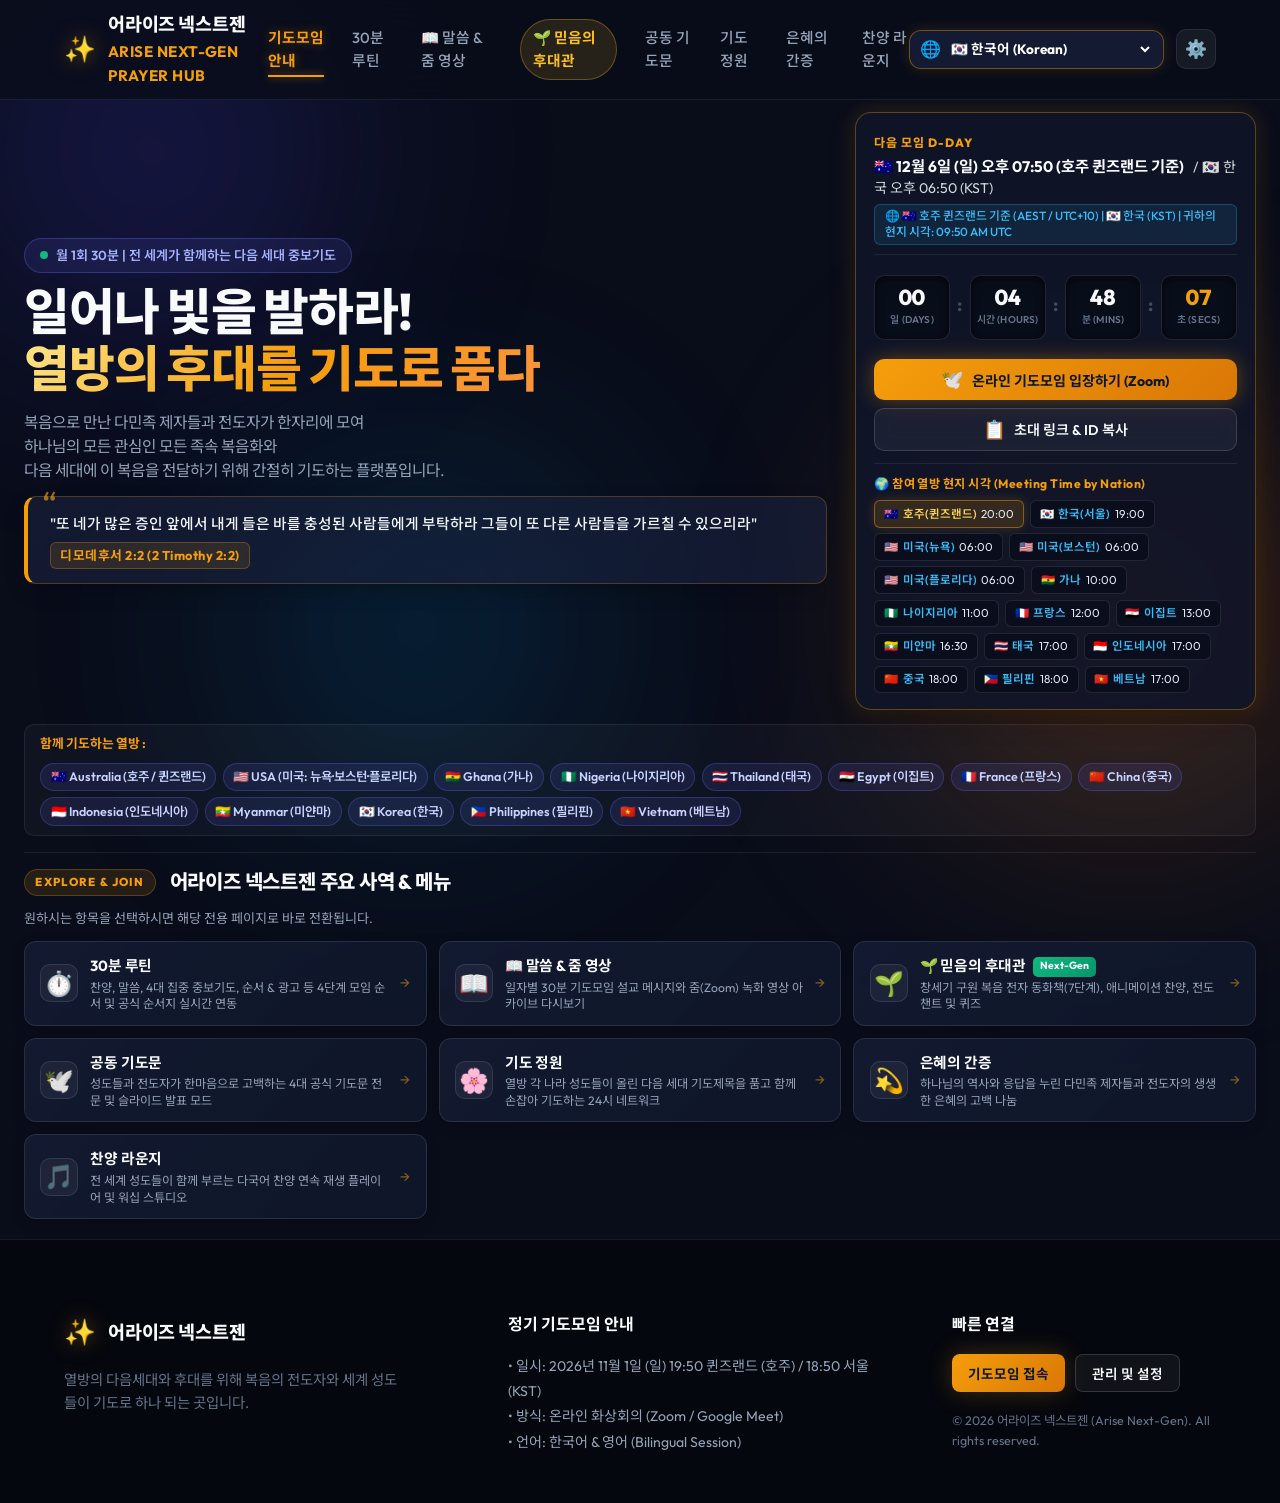
==== commit 3d647484: "Update Original Me Scene 3 subtitle and Original Gospel Scene 2 wording in 16:9 and 9:16 Shorts vide" ====
--- a/index.html
+++ b/index.html
@@ -1277,7 +1277,7 @@
                 <div style="font-size: 1.05rem; font-weight: 800; color: #fde047; font-style: normal; margin-top: 0.2rem;">1. The Original Gospel, the Offspring of the Woman — God did not abandon humanity in absolute despair, but immediately opened the door to salvation. Because all descendants of Adam have original sin, even wise philosophers or great religious leaders cannot be the Savior.</div>
               </div>
               <div style="background: rgba(30, 41, 59, 0.85); border-left: 4px solid #34d399; border-radius: 10px; padding: 0.8rem 1rem;">
-                <div style="font-size: 1.05rem; font-weight: 800; color: #ffffff; font-style: normal;">2. 인간을 구원할 분은 동정녀 마리아를 통해 여인의 후손으로, 참 하나님이시며 참 사람으로 오셔서, 십자가에서 죽으시고 부활하사 사탄의 머리를 깨뜨리신 재림주, 인류 역사상 오직 예수님 한 분뿐이에요!</div>
+                <div style="font-size: 1.05rem; font-weight: 800; color: #ffffff; font-style: normal;">2. 인간을 구원할 분은 여인의 후손으로 동정녀 마리아를 통해 오신, 참 하나님이시며 참 사람으로 오셔서, 십자가에서 죽으시고 부활하사 사탄의 머리를 깨뜨리신 재림주, 인류 역사상 오직 예수님 한 분뿐이에요!</div>
                 <div style="font-size: 1.05rem; font-weight: 800; color: #fde047; font-style: normal; margin-top: 0.2rem;">2. The One to save humanity had to come as the offspring of the woman through the Virgin Mary, both fully God and fully man, die on the cross, rise again to crush Satan's head, and return as Lord. Throughout history, Jesus Christ is the only One!</div>
               </div>
               <div style="background: rgba(30, 41, 59, 0.85); border-left: 4px solid #f472b6; border-radius: 10px; padding: 0.8rem 1rem;">
@@ -1308,8 +1308,8 @@
                 <div style="font-size: 1.05rem; font-weight: 800; color: #fde047; font-style: normal; margin-top: 0.2rem;">2. Because I resembled God, nothing was impossible.</div>
               </div>
               <div style="background: rgba(30, 41, 59, 0.85); border-left: 4px solid #f472b6; border-radius: 10px; padding: 0.8rem 1rem;">
-                <div style="font-size: 1.05rem; font-weight: 800; color: #ffffff; font-style: normal;">3. 모든것이 아름답게 보였고, 모든것이 사랑스러웠고, 걱정도 두려움도 없었고, 모든것이 만족 스러웠어요.</div>
-                <div style="font-size: 1.05rem; font-weight: 800; color: #fde047; font-style: normal; margin-top: 0.2rem;">3. Everything looked beautiful, everything was lovely, with no worry or fear, and everything was satisfying.</div>
+                <div style="font-size: 1.05rem; font-weight: 800; color: #ffffff; font-style: normal;">3. 모든것이 아름다웠고, 모든것이 사랑스러웠고, 걱정도 두려움도 없었고, 모든것이 만족스러웠어요.</div>
+                <div style="font-size: 1.05rem; font-weight: 800; color: #fde047; font-style: normal; margin-top: 0.2rem;">3. Everything was beautiful, everything was lovely, there was no worry or fear, and everything was completely satisfying.</div>
               </div>
               <div style="background: rgba(30, 41, 59, 0.85); border-left: 4px solid #fbbf24; border-radius: 10px; padding: 0.8rem 1rem;">
                 <div style="font-size: 1.05rem; font-weight: 800; color: #ffffff; font-style: normal;">4. 문제가 와도 다 다스릴 수 있었어요.</div>
@@ -2956,9 +2956,9 @@
   <!-- Main JavaScript Files -->
   <script src="pptxgen.bundle.js"></script>
   <script src="https://www.youtube.com/iframe_api"></script>
-  <script src="worship-studio.js?v=20261119_v78_fullscreen_shorts"></script>
-  <script src="kids-gospel.js?v=20261119_v78_fullscreen_shorts"></script>
-  <script src="app.js?v=20261119_v78_fullscreen_shorts"></script>
+  <script src="worship-studio.js?v=20261122_v79_shorts_subtitles_update"></script>
+  <script src="kids-gospel.js?v=20261122_v79_shorts_subtitles_update"></script>
+  <script src="app.js?v=20261122_v79_shorts_subtitles_update"></script>
 </body>
 </html>
 
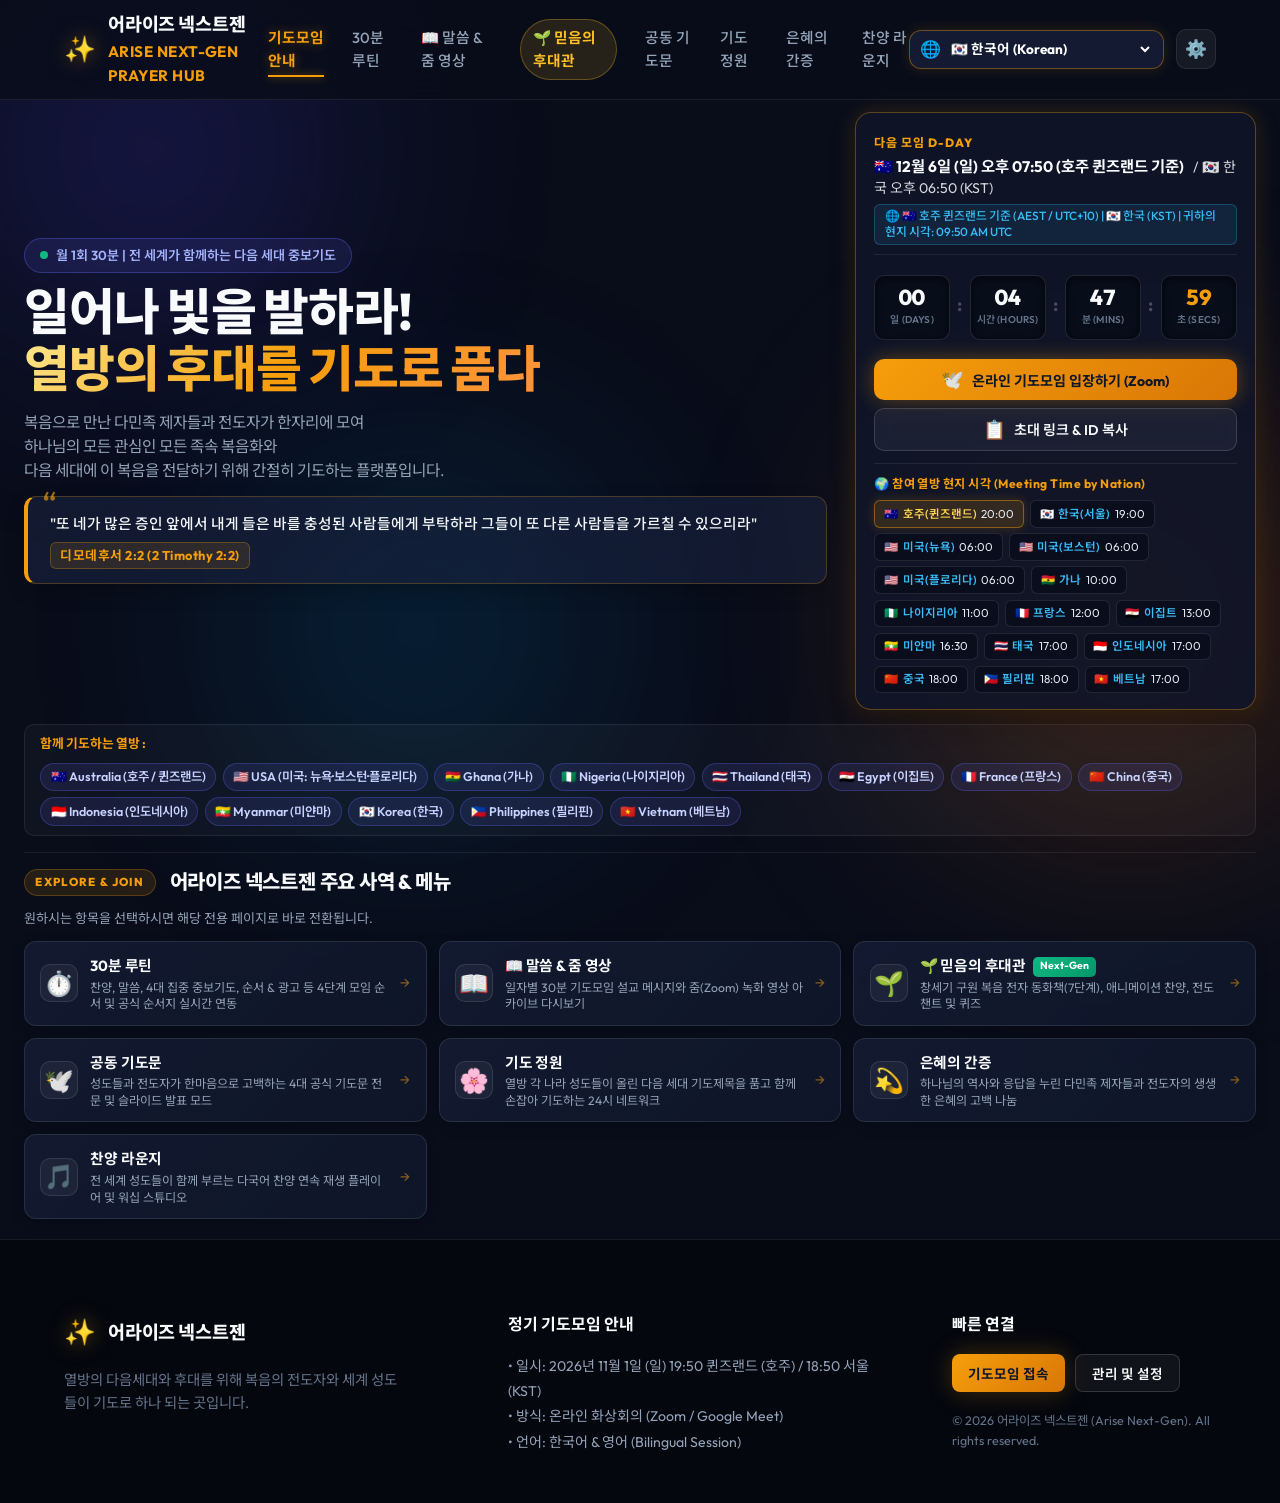
==== commit 0af89a3b: "Update Original Gospel Scene 3 subtitle and voiceover to '가죽옷으로 수치를 가려주신것처럼 어린양 예수께서'" ====
--- a/index.html
+++ b/index.html
@@ -1281,7 +1281,7 @@
                 <div style="font-size: 1.05rem; font-weight: 800; color: #fde047; font-style: normal; margin-top: 0.2rem;">2. The One to save humanity had to come as the offspring of the woman through the Virgin Mary, both fully God and fully man, die on the cross, rise again to crush Satan's head, and return as Lord. Throughout history, Jesus Christ is the only One!</div>
               </div>
               <div style="background: rgba(30, 41, 59, 0.85); border-left: 4px solid #f472b6; border-radius: 10px; padding: 0.8rem 1rem;">
-                <div style="font-size: 1.05rem; font-weight: 800; color: #ffffff; font-style: normal;">3. 하나님은 우리를 건져내시기 위해 우리 죄 대신 짐승이 피 흘려 죽게 하시고 그 가죽옷으로 수치를 가려주셨어요. 우리의 어린양 예수님이 십자가에서 피 흘려 죽으심으로 우리 죄의 수치를 완전히 가려주셨어요.</div>
+                <div style="font-size: 1.05rem; font-weight: 800; color: #ffffff; font-style: normal;">3. 하나님은 우리를 건져내시기 위해 우리 죄 대신 짐승이 피 흘려 죽게 하시고 그 가죽옷으로 수치를 가려주신것처럼 어린양 예수께서 십자가에서 피 흘려 죽으심으로 우리 죄의 수치를 완전히 가려주셨어요.</div>
                 <div style="font-size: 1.05rem; font-weight: 800; color: #fde047; font-style: normal; margin-top: 0.2rem;">3. To rescue us from despair, an animal had to shed its blood and die for our sins, and God covered our shame with garments of skin. Jesus, our Lamb of God, died on the cross and shed His blood to cover the shame of our sins.</div>
               </div>
               <div style="background: rgba(30, 41, 59, 0.85); border-left: 4px solid #fbbf24; border-radius: 10px; padding: 0.8rem 1rem;">
@@ -2956,9 +2956,9 @@
   <!-- Main JavaScript Files -->
   <script src="pptxgen.bundle.js"></script>
   <script src="https://www.youtube.com/iframe_api"></script>
-  <script src="worship-studio.js?v=20261122_v79_shorts_subtitles_update"></script>
-  <script src="kids-gospel.js?v=20261122_v79_shorts_subtitles_update"></script>
-  <script src="app.js?v=20261122_v79_shorts_subtitles_update"></script>
+  <script src="worship-studio.js?v=20261122_v80_proto_scene3"></script>
+  <script src="kids-gospel.js?v=20261122_v80_proto_scene3"></script>
+  <script src="app.js?v=20261122_v80_proto_scene3"></script>
 </body>
 </html>
 
